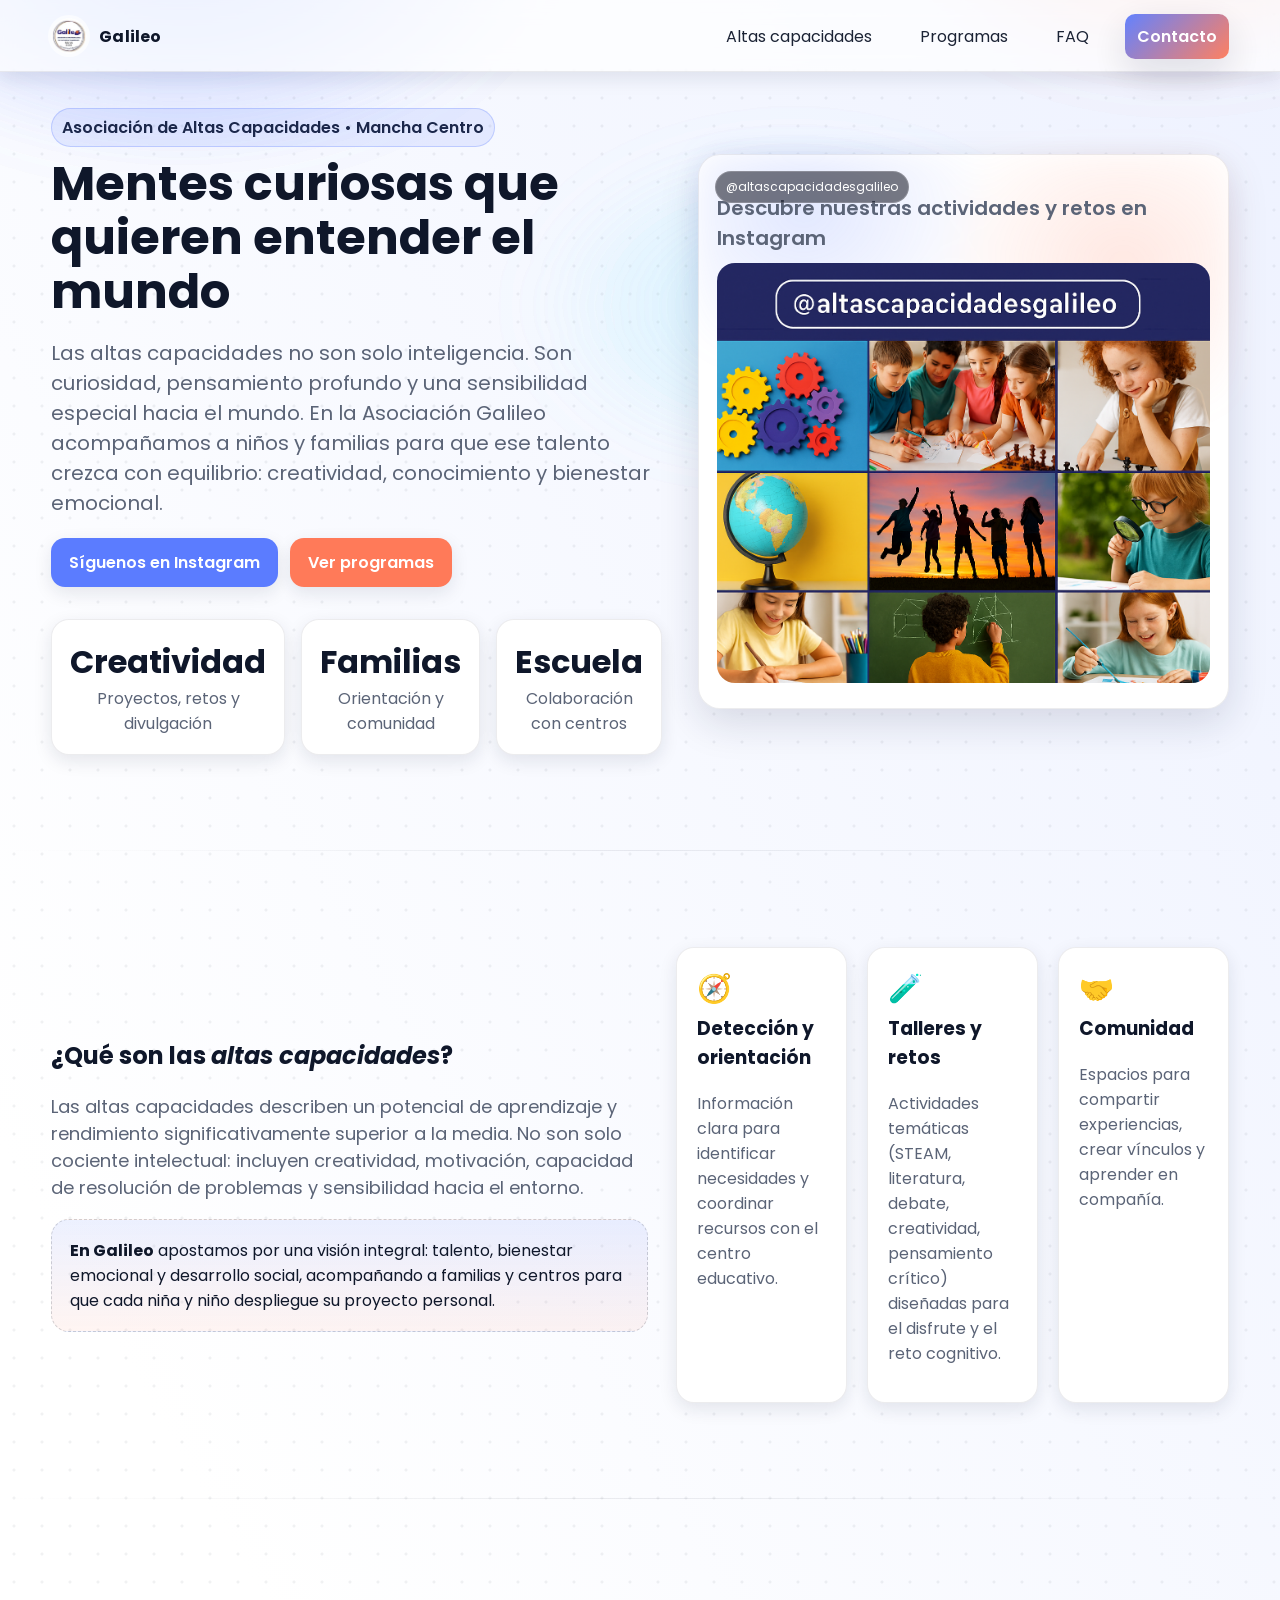
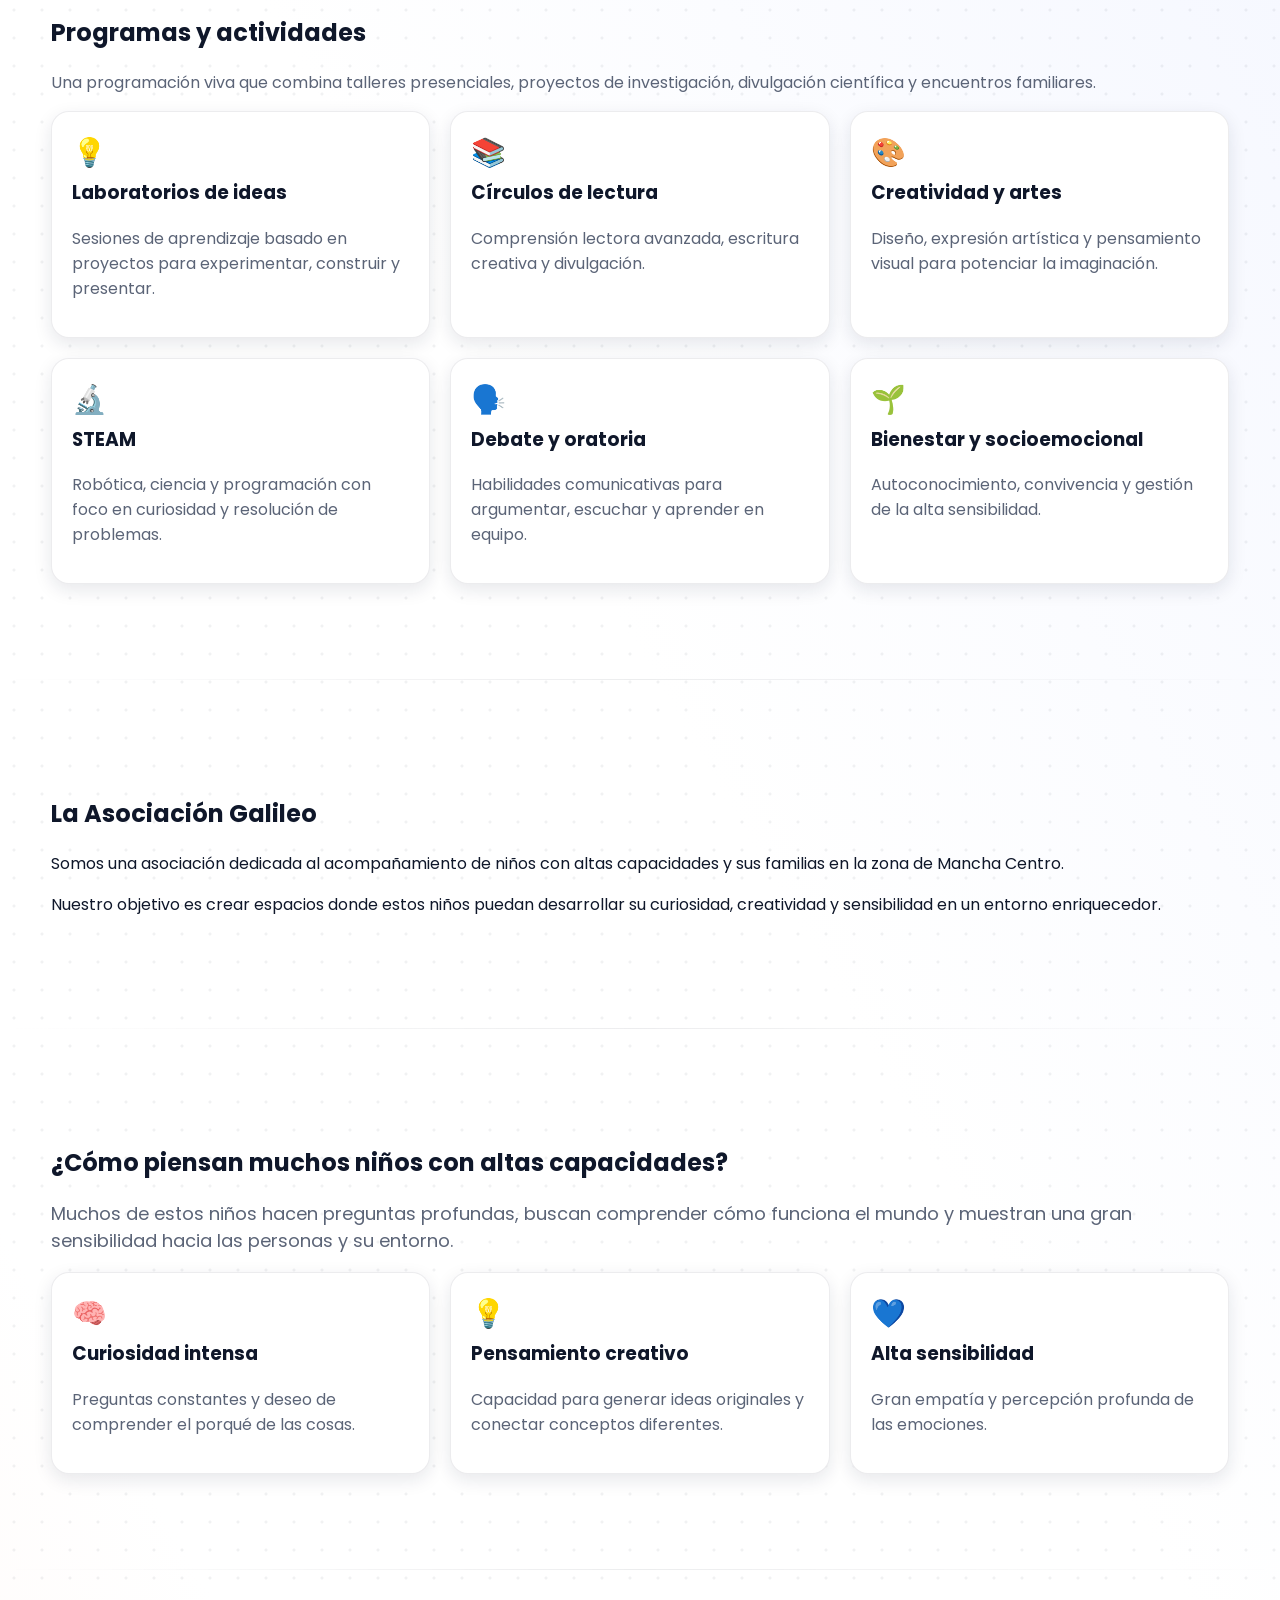
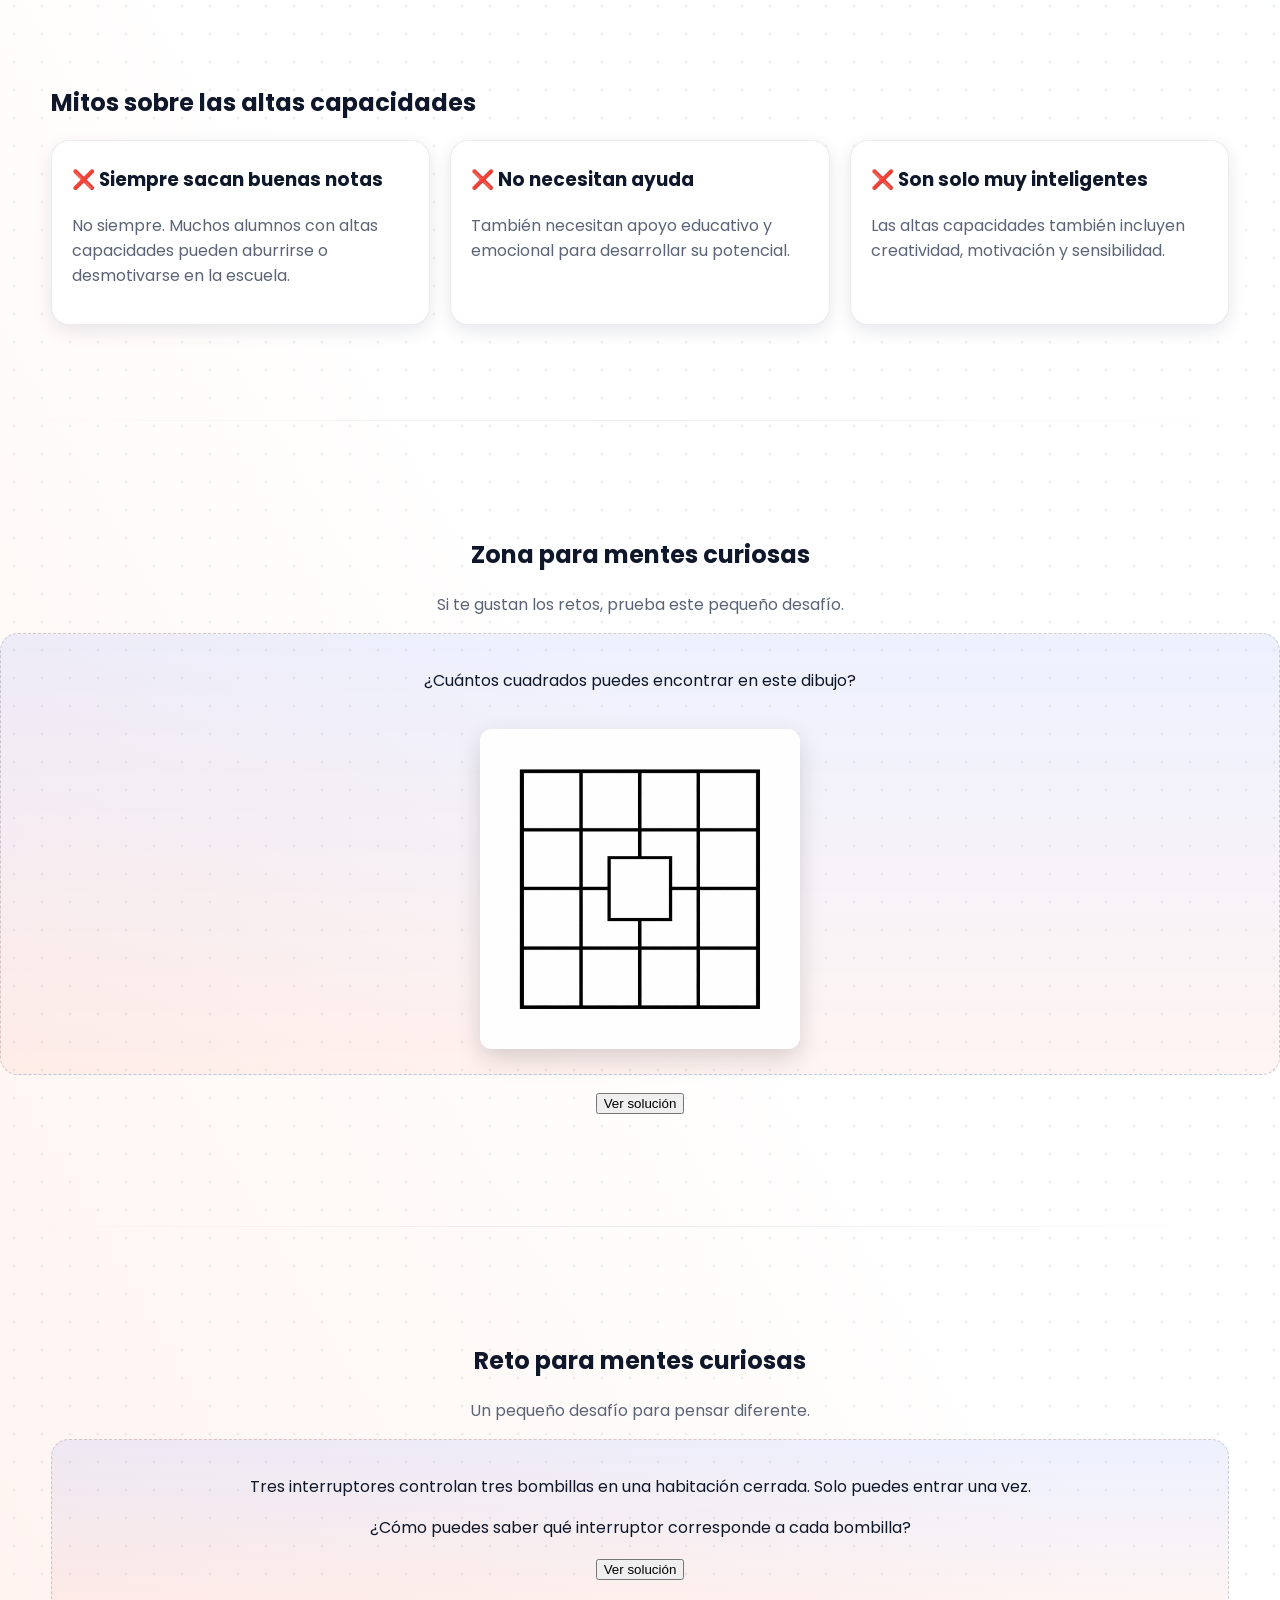
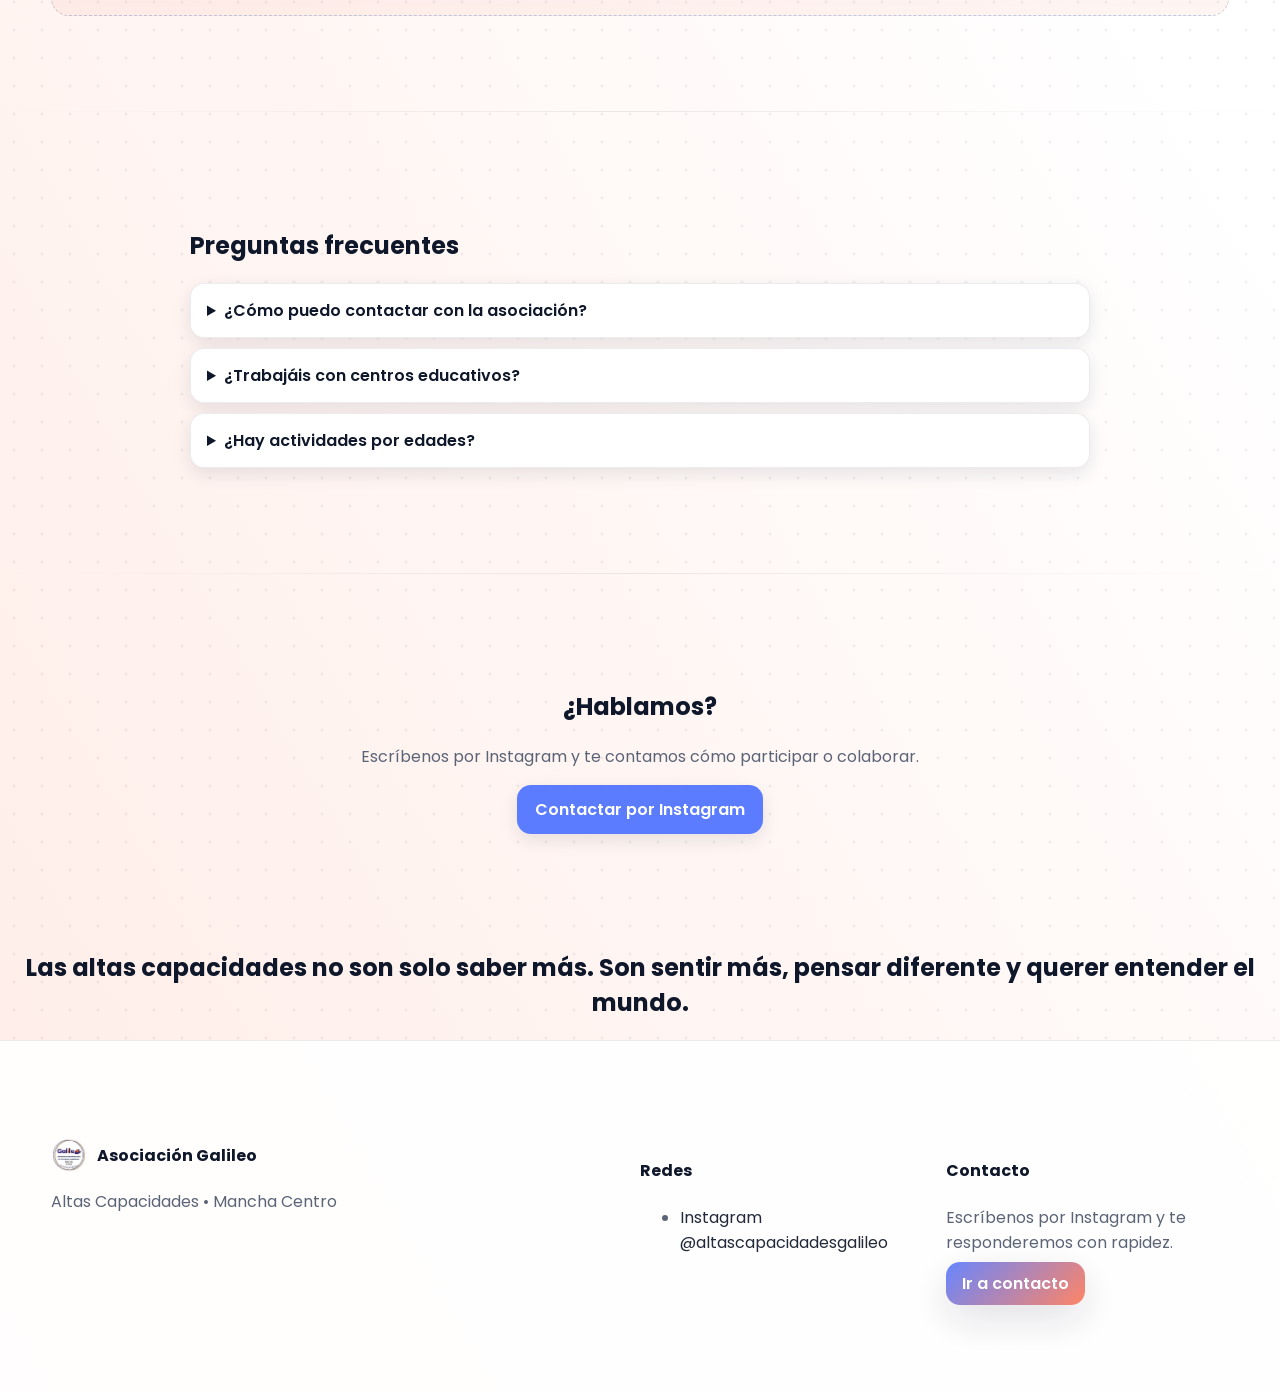
==== index.html @ fcb4404e "Add files via upload" ====
<!doctype html>
<html lang="es">
<head>
  <meta charset="utf-8" />
  <meta name="viewport" content="width=device-width, initial-scale=1" />
<meta name="keywords" content="altas capacidades, niños superdotados, asociación altas capacidades, educación talento, altas capacidades España">
  <title>Asociación de Altas Capacidades Galileo</title>
  <meta name="description" content="Asociación de Altas Capacidades Galileo. Acompañamos a niños, familias y centros educativos con actividades, orientación y comunidad." />
  <link rel="preconnect" href="https://fonts.googleapis.com">
  <link rel="preconnect" href="https://fonts.gstatic.com" crossorigin>
  <link href="https://fonts.googleapis.com/css2?family=Poppins:wght@300;400;600;700&display=swap" rel="stylesheet">
  <link rel="icon" href="assets/logo-galileo.png" type="image/png" />
  <link rel="stylesheet" href="css/styles.css" />
</head>
<body>

<div class="bg-blobs" aria-hidden="true"></div>
<div class="bg-pattern" aria-hidden="true"></div>
<div class="bg-blobs" aria-hidden="true"></div>

  <header class="header">
    <div class="container nav">
      <a class="brand" href="./">
        <img src="assets/logo-galileo.png" alt="Logo Asociación Galileo" />
        <strong>Galileo</strong>
      </a>
      <nav class="menu" aria-label="Principal">
        <a href="#que-es">Altas capacidades</a>
        <a href="#programas">Programas</a>
        <a href="#faq">FAQ</a>
        <a href="contacto.html" class="cta" aria-label="Ir a contacto">Contacto</a>
      </nav>
    </div>
  </header>

  <main>
    <section class="hero section">
      <div class="container hero-wrap">
        <div>
          <span class="tag">Asociación de Altas Capacidades • Mancha Centro</span>
          <h1>Mentes curiosas que quieren entender el mundo</h1>
          <p>
Las altas capacidades no son solo inteligencia. 
Son curiosidad, pensamiento profundo y una sensibilidad especial hacia el mundo. 
En la Asociación Galileo acompañamos a niños y familias para que ese talento crezca con equilibrio: creatividad, conocimiento y bienestar emocional.
</p>
          <div class="actions">
            <a href="https://www.instagram.com/altascapacidadesgalileo/" target="_blank" class="btn" rel="noopener">Síguenos en Instagram</a>
            <a href="#programas" class="btn alt">Ver programas</a>
          </div>
          <div class="section" style="padding:22px 0 0">
            <div class="stats">
              <div class="stat" aria-label="Emprendimiento creativo"><b>Creatividad</b><span>Proyectos, retos y divulgación</span></div>
              <div class="stat" aria-label="Acompañamiento familiar"><b>Familias</b><span>Orientación y comunidad</span></div>
              <div class="stat" aria-label="Red educativa"><b>Escuela</b><span>Colaboración con centros</span></div>
            </div>
          </div>
        </div>
        <div class="hero-card">
          <span class="badge">@altascapacidadesgalileo</span>
<p style="margin-bottom:10px; font-weight:600;">
Descubre nuestras actividades y retos en Instagram
</p>
          <img src="assets/instagram-cover.png" alt="Mosaico del perfil de Instagram de la asociación" />
        </div>
      </div>
    </section>

    <section id="que-es" class="section">
      <div class="container split">
        <div>
          <h2>¿Qué son las <em>altas capacidades</em>?</h2>
          <p class="lead">Las altas capacidades describen un potencial de aprendizaje y rendimiento significativamente superior a la media. No son solo cociente intelectual: incluyen creatividad, motivación, capacidad de resolución de problemas y sensibilidad hacia el entorno.</p>
          <div class="callout" role="note">
            <strong>En Galileo</strong> apostamos por una visión integral: talento, bienestar emocional y desarrollo social, acompañando a familias y centros para que cada niña y niño despliegue su proyecto personal.
          </div>
        </div>
        <div class="grid">
          <article class="card" aria-label="Detección y orientación">
            <div class="emoji" aria-hidden="true">🧭</div>
            <h3>Detección y orientación</h3>
            <p>Información clara para identificar necesidades y coordinar recursos con el centro educativo.</p>
          </article>
          <article class="card" aria-label="Actividades y talleres">
            <div class="emoji" aria-hidden="true">🧪</div>
            <h3>Talleres y retos</h3>
            <p>Actividades temáticas (STEAM, literatura, debate, creatividad, pensamiento crítico) diseñadas para el disfrute y el reto cognitivo.</p>
          </article>
          <article class="card" aria-label="Red y comunidad">
            <div class="emoji" aria-hidden="true">🤝</div>
            <h3>Comunidad</h3>
            <p>Espacios para compartir experiencias, crear vínculos y aprender en compañía.</p>
          </article>
        </div>
      </div>
    </section>

    <section id="programas" class="section">
      <div class="container">
        <h2>Programas y actividades</h2>
        <p class="muted">Una programación viva que combina talleres presenciales, proyectos de investigación, divulgación científica y encuentros familiares.</p>
        <div class="grid" style="margin-top:12px">
          <article class="card">
            <div class="emoji" aria-hidden="true">💡</div>
            <h3>Laboratorios de ideas</h3>
            <p>Sesiones de aprendizaje basado en proyectos para experimentar, construir y presentar.</p>
          </article>
          <article class="card">
            <div class="emoji" aria-hidden="true">📚</div>
            <h3>Círculos de lectura</h3>
            <p>Comprensión lectora avanzada, escritura creativa y divulgación.</p>
          </article>
          <article class="card">
            <div class="emoji" aria-hidden="true">🎨</div>
            <h3>Creatividad y artes</h3>
            <p>Diseño, expresión artística y pensamiento visual para potenciar la imaginación.</p>
          </article>
          <article class="card">
            <div class="emoji" aria-hidden="true">🔬</div>
            <h3>STEAM</h3>
            <p>Robótica, ciencia y programación con foco en curiosidad y resolución de problemas.</p>
          </article>
          <article class="card">
            <div class="emoji" aria-hidden="true">🗣️</div>
            <h3>Debate y oratoria</h3>
            <p>Habilidades comunicativas para argumentar, escuchar y aprender en equipo.</p>
          </article>
          <article class="card">
            <div class="emoji" aria-hidden="true">🌱</div>
            <h3>Bienestar y socioemocional</h3>
            <p>Autoconocimiento, convivencia y gestión de la alta sensibilidad.</p>
          </article>
        </div>
      </div>
    </section>

<section class="section">

<div class="container">

<h2>La Asociación Galileo</h2>

<p>
Somos una asociación dedicada al acompañamiento de niños con altas capacidades y sus familias en la zona de Mancha Centro.
</p>

<p>
Nuestro objetivo es crear espacios donde estos niños puedan desarrollar su curiosidad, creatividad y sensibilidad en un entorno enriquecedor.
</p>

</div>

</section>

<section class="section">
<div class="container">

<h2>¿Cómo piensan muchos niños con altas capacidades?</h2>

<p class="lead">
Muchos de estos niños hacen preguntas profundas, buscan comprender cómo funciona el mundo y muestran una gran sensibilidad hacia las personas y su entorno.
</p>

<div class="grid">

<div class="card">
<div class="emoji">🧠</div>
<h3>Curiosidad intensa</h3>
<p>Preguntas constantes y deseo de comprender el porqué de las cosas.</p>
</div>

<div class="card">
<div class="emoji">💡</div>
<h3>Pensamiento creativo</h3>
<p>Capacidad para generar ideas originales y conectar conceptos diferentes.</p>
</div>

<div class="card">
<div class="emoji">💙</div>
<h3>Alta sensibilidad</h3>
<p>Gran empatía y percepción profunda de las emociones.</p>
</div>

</div>

</div>
</section>

<section class="section">
<div class="container">

<h2>Mitos sobre las altas capacidades</h2>

<div class="grid">

<div class="card">
<h3>❌ Siempre sacan buenas notas</h3>
<p>No siempre. Muchos alumnos con altas capacidades pueden aburrirse o desmotivarse en la escuela.</p>
</div>

<div class="card">
<h3>❌ No necesitan ayuda</h3>
<p>También necesitan apoyo educativo y emocional para desarrollar su potencial.</p>
</div>

<div class="card">
<h3>❌ Son solo muy inteligentes</h3>
<p>Las altas capacidades también incluyen creatividad, motivación y sensibilidad.</p>
</div>

</div>

</div>
</section>

<section class="section center">

<h2>Zona para mentes curiosas</h2>

<p class="muted">
Si te gustan los retos, prueba este pequeño desafío.
</p>

<div class="callout">

<p>
¿Cuántos cuadrados puedes encontrar en este dibujo?
</p>

<img src="assets/reto-cuadrados.png" 
     alt="Puzzle de cuadrados para contar"
     style="max-width:320px;margin-top:20px;border-radius:12px">

</div>

<p style="margin-top:15px">
<button onclick="document.getElementById('solucion').style.display='block'">
Ver solución
</button>
</p>

<p id="solucion" style="display:none;margin-top:10px">
Hay <strong>31 cuadrados</strong> en total.
</p>

</section>



<section class="section">
<div class="container center">

<h2>Reto para mentes curiosas</h2>

<p class="muted">
Un pequeño desafío para pensar diferente.
</p>

<div class="callout">

<p>
Tres interruptores controlan tres bombillas en una habitación cerrada.
Solo puedes entrar una vez.
</p>

<p>
¿Cómo puedes saber qué interruptor corresponde a cada bombilla?
</p>

<p style="margin-top:15px">
<button onclick="document.getElementById('solucion2').style.display='block'">
Ver solución
</button>
</p>

<p id="solucion2" style="display:none;margin-top:10px">
Enciende el primer interruptor varios minutos. Apágalo y enciende el segundo. Entra en la habitación: la bombilla encendida es del segundo interruptor, la caliente es del primero y la fría del tercero
</p>

</div>

</div>
</section>

    <section id="faq" class="section">
      <div class="container faq">
        <h2>Preguntas frecuentes</h2>
        <details>
          <summary>¿Cómo puedo contactar con la asociación?</summary>
          <p>Preferimos el canal directo por Instagram: <a href="https://www.instagram.com/altascapacidadesgalileo/" target="_blank" rel="noopener">@altascapacidadesgalileo</a>. Te responderemos lo antes posible.</p>
        </details>
        <details>
          <summary>¿Trabajáis con centros educativos?</summary>
          <p>Sí, colaboramos con equipos docentes y orientadores para ajustar medidas y enriquecer el currículo.</p>
        </details>
        <details>
          <summary>¿Hay actividades por edades?</summary>
          <p>Diseñamos grupos por etapas y nivel de reto para asegurar bienestar y aprendizaje significativo.</p>
        </details>
      </div>
    </section>



    <section class="section">
      <div class="container center">
        <h2>¿Hablamos?</h2>
        <p class="muted">Escríbenos por Instagram y te contamos cómo participar o colaborar.</p>
        <a class="btn" href="https://www.instagram.com/altascapacidadesgalileo/" target="_blank" rel="noopener">Contactar por Instagram</a>
      </div>
    </section>
  </main>

<h2 style="text-align:center">

Las altas capacidades no son solo saber más.  
Son sentir más, pensar diferente y querer entender el mundo.

</h2>

  <footer class="footer section">
    <div class="container cols">
      <div>
        <div style="display:flex; align-items:center; gap:10px">
          <img src="assets/logo-galileo.png" alt="Logo Galileo" style="width:36px;height:36px;border-radius:50%" />
          <strong>Asociación Galileo</strong>
        </div>
        <p class="muted">Altas Capacidades • Mancha Centro</p>
      </div>
      <div>
        <h4>Redes</h4>
        <ul>
          <li><a href="https://www.instagram.com/altascapacidadesgalileo/" target="_blank" rel="noopener">Instagram @altascapacidadesgalileo</a></li>
        </ul>
      </div>
      <div>
        <h4>Contacto</h4>
        <p class="muted">Escríbenos por Instagram y te responderemos con rapidez.</p>
        <a class="cta" href="contacto.html">Ir a contacto</a>
      </div>
    </div>
  </footer>
</body>
</html>
---- css/styles.css ----
/* =========================================================
   GALILEO • CSS COMPLETO (solo HTML + CSS)
   - Mejora la legibilidad del header (evita gris oscuro),
   - Añade fondo dinámico elegante,
   - Botones con mayor contraste, estados :hover/:focus,
   - Tarjetas con profundidad y micro-interacciones,
   - Separadores suaves entre secciones,
   - Modo claro/oscuro y accesibilidad (focus visible),
   - Animaciones respetuosas con prefers-reduced-motion.
   ========================================================= */

/* -----------------------------
   Variables (tema por defecto)
   ----------------------------- */
:root{
  /* Colores base */
  --bg: #f6f8ff;            /* Fondo base claro */
  --surface: #ffffff;        /* Superficies (header/cards) */
  --text: #0f172a;           /* Texto principal */
  --muted: #5b6477;          /* Texto secundario */
  --line: rgba(15,23,42,.08);/* Líneas sutiles */

  /* Acentos */
  --primary: #5b7cff;        /* Azul acento */
  --primary-600: #4666fb;
  --secondary: #ff7a59;      /* Naranja acento */
  --secondary-600: #ff6640;

  /* Sombras y bordes */
  --shadow-sm: 0 6px 18px rgba(22,34,61,.10);
  --shadow:    0 14px 40px rgba(19,31,61,.14);
  --ring: 0 0 0 4px rgba(91,124,255,.18);

  /* Radios */
  --r-xs: 10px;
  --r-sm: 14px;
  --r-md: 18px;
  --r-lg: 22px;

  /* Dimensiones */
  --container: min(1200px, 92%);
  --header-h: 72px;

  /* Decoración del fondo */
  --grad-1: 240deg, #eef2ff 0%, #fff 40%, #fff 60%, #ffece6 100%;
  --blob-1: rgba(91,124,255,.22);
  --blob-2: rgba(255,122,89,.18);

  /* Tipografía */
  --font: 'Poppins', system-ui, -apple-system, Segoe UI, Roboto, Ubuntu, Arial, sans-serif;
}

/* -----------------------------
   Modo oscuro (si el sistema lo pide)
   ----------------------------- */
@media (prefers-color-scheme: dark){
  :root{
    --bg: #0d111c;
    --surface: #0f1422;
    --text: #e8ecf7;
    --muted: #a9b1c6;
    --line: rgba(255,255,255,.08);

    --primary: #7a92ff;
    --primary-600: #6a84ff;
    --secondary: #ff8e73;
    --secondary-600: #ff7b5a;

    --shadow-sm: 0 8px 24px rgba(0,0,0,.35);
    --shadow:    0 16px 48px rgba(0,0,0,.45);

    --grad-1: 210deg, #0f1422 0%, #0d111c 45%, #121a2e 100%;
    --blob-1: rgba(108,140,255,.18);
    --blob-2: rgba(255,122,89,.12);
  }
}

/* -----------------------------
   Reset básico y utilidades
   ----------------------------- */
*{ box-sizing: border-box; }
html{ scroll-behavior: smooth; }
body{
  margin:0;
  font-family: var(--font);
  color: var(--text);
  background:
    /* malla suave con máscaras (solo CSS) */
    radial-gradient(18px 18px at 50% 50%, rgba(15,23,42,.06) 1px, transparent 2px) 0 0/28px 28px,
    linear-gradient(var(--grad-1));
  min-height: 100dvh;
}

/* Blobs decorativos animados en el fondo del hero */
.bg-blobs{
  position: fixed;
  inset: -30vh -10vw auto -10vw;
  height: 80vh;
  pointer-events: none;
  z-index: 0;
  filter: blur(30px) saturate(1.15);
  background:
    radial-gradient(40% 50% at 20% 30%, var(--blob-1), transparent 60%),
    radial-gradient(35% 45% at 85% 25%, var(--blob-2), transparent 55%),
    radial-gradient(30% 40% at 60% 80%, rgba(120,230,255,.14), transparent 60%);
  animation: floatBlobs 16s ease-in-out infinite alternate;
}
@keyframes floatBlobs{
  0%   { transform: translateY(0) scale(1);   }
  100% { transform: translateY(-18px) scale(1.03); }
}
@media (prefers-reduced-motion: reduce){
  .bg-blobs{ animation: none; }
}

/* Contenedor y secciones */
.container{ width: var(--container); margin-inline:auto; position: relative; z-index: 1; }
.section{ padding: clamp(56px, 8vw, 96px) 0; }

/* -----------------------------
   HEADER: claro con blur y sombra
   ----------------------------- */
.header{
  position: sticky; top: 0; z-index: 50;
  height: var(--header-h);
  backdrop-filter: saturate(1.2) blur(10px);
  background: color-mix(in oklab, var(--surface) 72%, transparent);
  border-bottom: 1px solid var(--line);
  box-shadow: var(--shadow-sm);
}
.nav{
  height: var(--header-h);
  display: flex; align-items: center; justify-content: space-between;
  gap: 16px;
}
.brand{ display:flex; align-items:center; gap:12px; text-decoration:none; color:inherit; }
.brand img{ width:36px; height:36px; border-radius: 50%; box-shadow: 0 0 0 3px rgba(255,255,255,.6); }
.brand strong{ letter-spacing:.2px; font-weight:700; }

.menu{ display:flex; gap: clamp(10px, 2vw, 24px); align-items:center; }
.menu a{
  position: relative;
  color: var(--text);
  text-decoration: none;
  padding: 10px 12px;
  border-radius: var(--r-xs);
  opacity: .95;
  transition: color .2s ease, background-color .25s ease, transform .2s ease;
}
.menu a:hover{
  background: rgba(91,124,255,.10);
  transform: translateY(-1px);
}
.menu a:focus-visible{
  outline: none;
  box-shadow: var(--ring);
}

/* Botón destacado del menú */
.cta{
  background: linear-gradient(135deg, var(--primary), var(--secondary));
  color: #fff !important;
  padding: 10px 16px;
  border-radius: var(--r-sm);
  text-decoration: none;
  font-weight: 600;
  box-shadow: var(--shadow);
  transition: transform .2s ease, box-shadow .25s ease, filter .2s ease;
}
.cta:hover{
  transform: translateY(-2px);
  filter: saturate(1.1);
  box-shadow: 0 16px 48px rgba(91,124,255,.28);
}
.cta:focus-visible{ outline: none; box-shadow: var(--ring); }

/* -----------------------------
   HERO: layout y cabecera
   ----------------------------- */
.hero{
  position: relative;
  overflow: hidden;
  padding-top: clamp(24px, 3vw, 36px);
}
.hero-wrap{
  display:grid;
  grid-template-columns: 1.08fr 1fr;
  align-items:center;
  gap: clamp(24px, 3vw, 36px);
  min-height: clamp(520px, 70vh, 720px);
}
.tag{
  display:inline-block;
  padding: 6px 10px;
  border-radius: 999px;
  background: rgba(91,124,255,.12);
  border: 1px solid rgba(91,124,255,.28);
  font-weight: 600;
  color: color-mix(in oklab, var(--text) 82%, var(--primary));
}
.hero h1{ font-size: clamp(28px, 5vw, 48px); margin: 10px 0 10px; line-height: 1.12; }
.hero p{ font-size: clamp(16px, 2.2vw, 20px); color: var(--muted); max-width: 62ch; }

.actions{ display:flex; gap: 12px; margin-top: 18px; }
.btn{
  display:inline-block;
  background: var(--primary);
  color:#fff;
  text-decoration:none;
  padding: 12px 18px;
  border-radius: var(--r-sm);
  font-weight: 600;
  box-shadow: var(--shadow-sm);
  transition: transform .2s ease, box-shadow .25s ease, background-color .2s ease;
}
.btn:hover{ transform: translateY(-2px); box-shadow: var(--shadow); background: var(--primary-600); }
.btn:focus-visible{ outline: none; box-shadow: var(--ring); }
.btn.alt{ background: var(--secondary); }
.btn.alt:hover{ background: var(--secondary-600); }

/* Tarjeta hero para la imagen/collage */
.hero-card{
  position: relative;
  background: var(--surface);
  border-radius: var(--r-lg);
  padding: 18px;
  box-shadow: var(--shadow);
  border: 1px solid var(--line);
  isolation: isolate;
}
.hero-card::after{
  /* halo sutil alrededor de la tarjeta */
  content: "";
  position: absolute; inset: -2px;
  border-radius: calc(var(--r-lg) + 2px);
  background: radial-gradient(60% 50% at 20% 10%, rgba(91,124,255,.18), transparent 60%),
              radial-gradient(60% 50% at 80% 20%, rgba(255,122,89,.18), transparent 60%);
  z-index: -1;
  filter: blur(14px);
}
.hero-card img{
  width:100%; height: clamp(280px, 40vw, 420px);
  object-fit: cover;
  border-radius: var(--r-md);
}
.badge{
  position:absolute; top:16px; left:16px;
  background: rgba(15,18,30,.55);
  border:1px solid rgba(255,255,255,.18);
  color:#fff; padding:6px 10px; border-radius:999px; font-size:12px;
}

/* -----------------------------
   Bandas de “estadillos”
   ----------------------------- */
.stats{
  display:grid;
  grid-template-columns: repeat(3, 1fr);
  gap: 16px;
  margin-top: 10px;
}
.stat{
  background: var(--surface);
  border: 1px solid var(--line);
  border-radius: var(--r-md);
  padding: 18px;
  text-align:center;
  box-shadow: var(--shadow-sm);
  transition: transform .2s ease, box-shadow .25s ease;
}
.stat:hover{ transform: translateY(-4px); box-shadow: var(--shadow); }
.stat b{ display:block; font-size: clamp(22px, 3.2vw, 32px) }
.stat span{ color: var(--muted) }

/* -----------------------------
   Tarjetas y rejillas de contenidos
   ----------------------------- */
.grid{ display:grid; grid-template-columns: repeat(12, 1fr); gap: 20px; }
.card{
  grid-column: span 4;
  background: var(--surface);
  border: 1px solid var(--line);
  border-radius: var(--r-md);
  padding: 20px;
  box-shadow: var(--shadow-sm);
  transition: transform .25s ease, box-shadow .25s ease, border-color .25s ease;
}
.card:hover{
  transform: translateY(-6px);
  box-shadow: 0 18px 44px rgba(19,31,61,.18);
  border-color: rgba(91,124,255,.35);
}
.card h3{ margin-top:4px }
.card p{ color: var(--muted) }
.emoji{ font-size: 28px }

/* -----------------------------
   Secciones divididas y callouts
   ----------------------------- */
.split{ display:grid; grid-template-columns: 1.08fr 1fr; gap: 28px; align-items: center; }
.lead{ font-size: 18px; color: var(--muted); }
.callout{
  background: linear-gradient(180deg, rgba(108,140,255,.12), rgba(255,122,89,.08));
  border: 1px dashed rgba(15,23,42,.18);
  border-radius: var(--r-md);
  padding: 18px;
}

/* -----------------------------
   Separadores suaves entre secciones
   ----------------------------- */
.section + .section{
  position: relative;
}
.section + .section::before{
  content:"";
  position: absolute;
  left: 0; right: 0; top: -1px; height: 1px;
  background: linear-gradient(90deg, transparent, var(--line), transparent);
}

/* -----------------------------
   FAQ
   ----------------------------- */
.faq{ max-width: 900px; margin-inline:auto }
.faq details{
  background: var(--surface);
  border-radius: var(--r-sm);
  padding: 14px 16px;
  margin: 10px 0;
  box-shadow: var(--shadow-sm);
  border: 1px solid var(--line);
}
.faq summary{ cursor:pointer; font-weight:600 }
.faq p{ color: var(--muted) }

/* -----------------------------
   Galería (si la usas)
   ----------------------------- */
.gallery{ display:grid; grid-template-columns: repeat(6, 1fr); gap: 10px }
.gallery img{
  width:100%; height: 180px; object-fit: cover; border-radius: var(--r-sm);
  box-shadow: var(--shadow-sm);
}

/* -----------------------------
   Pie
   ----------------------------- */
.footer{
  background: color-mix(in oklab, var(--surface) 92%, transparent);
  border-top: 1px solid var(--line);
}
.footer .cols{ display:grid; grid-template-columns: 2fr 1fr 1fr; gap: 24px }
.footer a{ color: var(--text); text-decoration:none; opacity:.92 }
.footer a:hover{ opacity: 1; text-decoration: underline; }
.footer p, .footer li{ color: var(--muted) }

/* -----------------------------
   Página de contacto
   ----------------------------- */
.contact-card{
  background: var(--surface);
  border-radius: var(--r-md);
  padding: 24px;
  box-shadow: var(--shadow);
  border: 1px solid var(--line);
}
.kpis{
  display:grid; grid-template-columns: repeat(3, 1fr); gap: 16px; margin-top: 18px
}
.kpis .kpi{
  background: rgba(108,140,255,.10);
  border: 1px solid rgba(108,140,255,.20);
  border-radius: var(--r-sm);
  padding: 14px; text-align: center
}

/* -----------------------------
   Utilidades
   ----------------------------- */
.muted{ color: var(--muted) }
.center{ text-align: center }

/* -----------------------------
   Responsive
   ----------------------------- */
@media (max-width: 1080px){
  .grid .card{ grid-column: span 6; }
}
@media (max-width: 980px){
  .hero-wrap, .split{ grid-template-columns: 1fr; }
}
@media (max-width: 860px){
  .stats{ grid-template-columns: 1fr 1fr 1fr; }
  .footer .cols{ grid-template-columns: 1fr 1fr; }
}
@media (max-width: 720px){
  .menu{ display: none; } /* menú simple en móviles; podrías añadir un menú hamburguesa en HTML */
  .stats{ grid-template-columns: 1fr 1fr; }
  .gallery{ grid-template-columns: 1fr 1fr 1fr; }
  .kpis{ grid-template-columns: 1fr 1fr 1fr; }
}

/* -----------------------------
   Compatibilidad: si color-mix no existe
   ----------------------------- */
@supports not (background: color-mix(in oklab, #fff, #000)){
  .header{ background: rgba(255,255,255,.85); }
  .footer{ background: rgba(255,255,255,.92); }
}

/* -----------------------------
   Sugerencias de HTML para activar blobs:
   <div class="bg-blobs" aria-hidden="true"></div>
   colócala justo después de <body> para el fondo decorativo.
   ----------------------------- */


.card:hover {
transform: translateY(-8px) scale(1.02);
}

.bg-pattern{
position:fixed;
inset:0;
pointer-events:none;
opacity:0.04;

background-image:
url("assets/formulas.svg");

background-size:600px;
z-index:0;
}

.hero-card img{
transition: transform .5s ease;
}

.hero-card:hover img{
transform: scale(1.05);
}

.callout img{
box-shadow:0 10px 25px rgba(0,0,0,0.15);
transition:transform .3s ease;
}

.callout img:hover{
transform:scale(1.05);
}
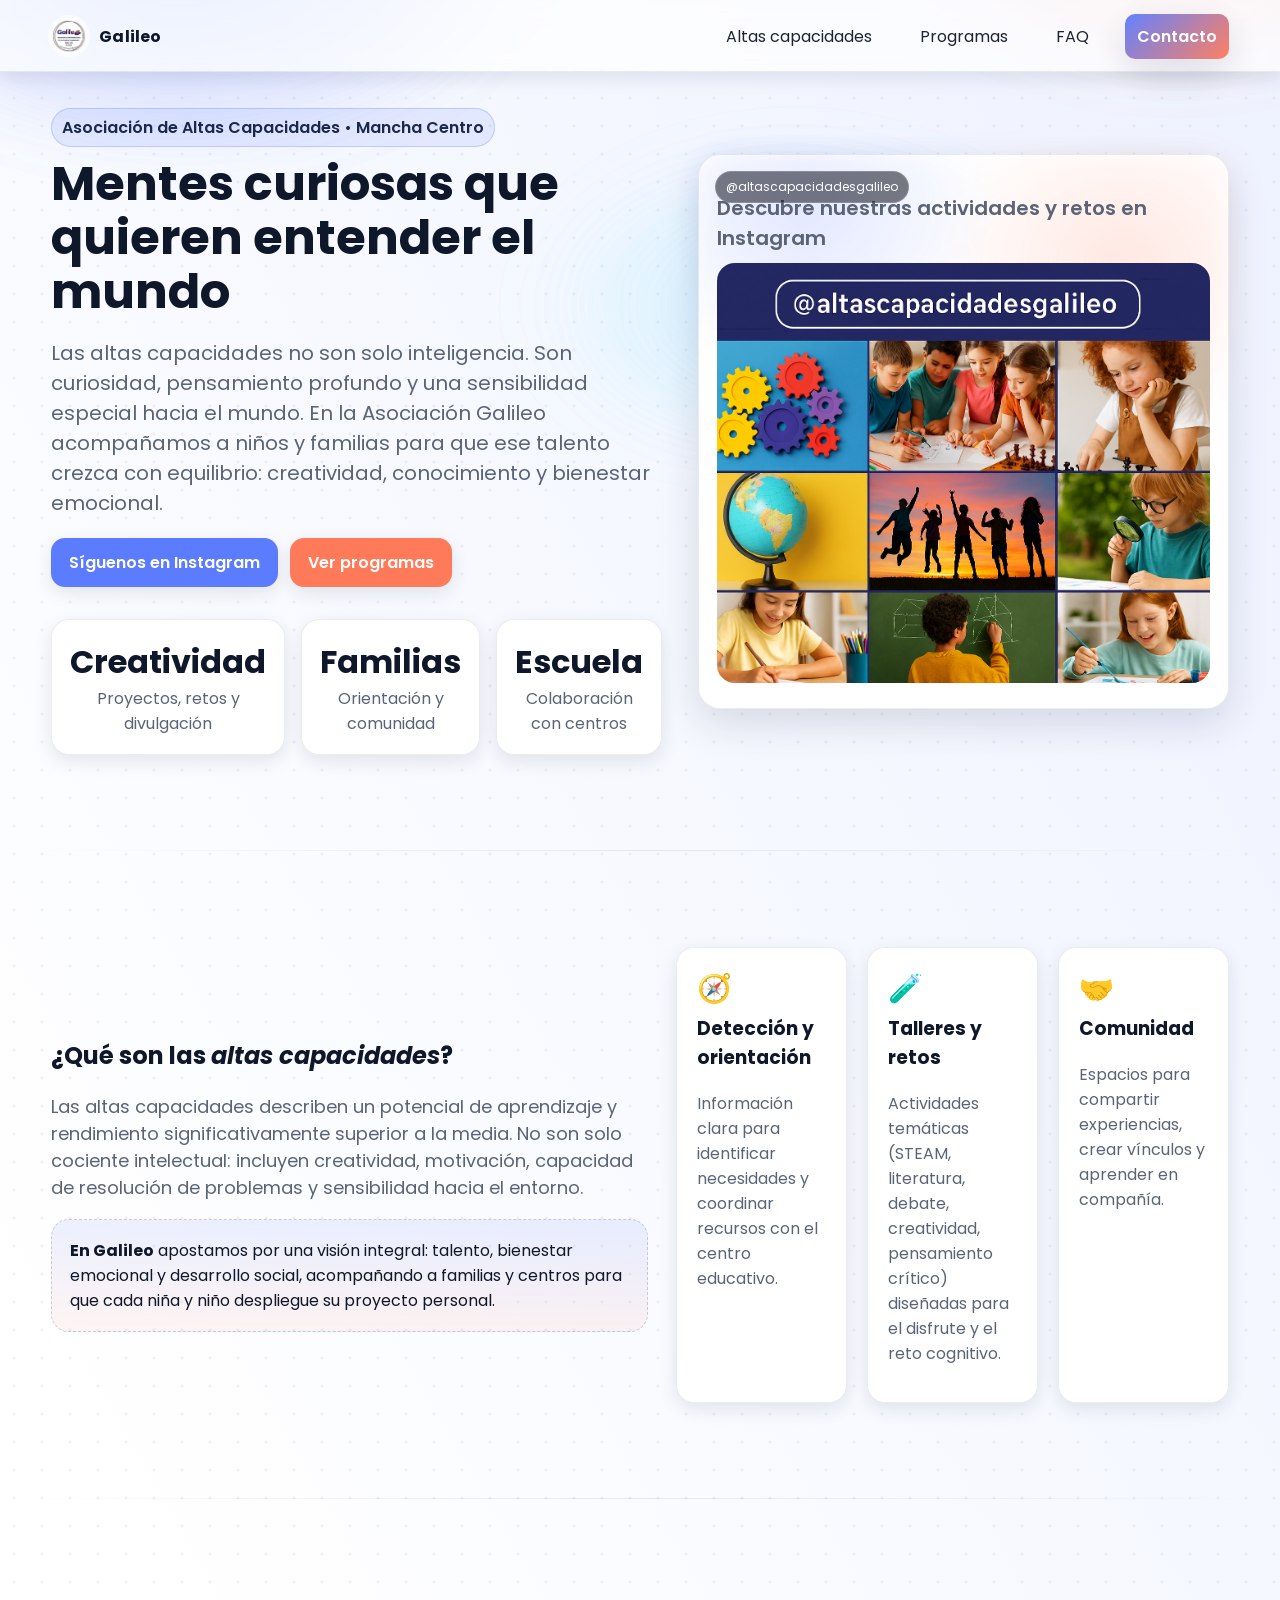
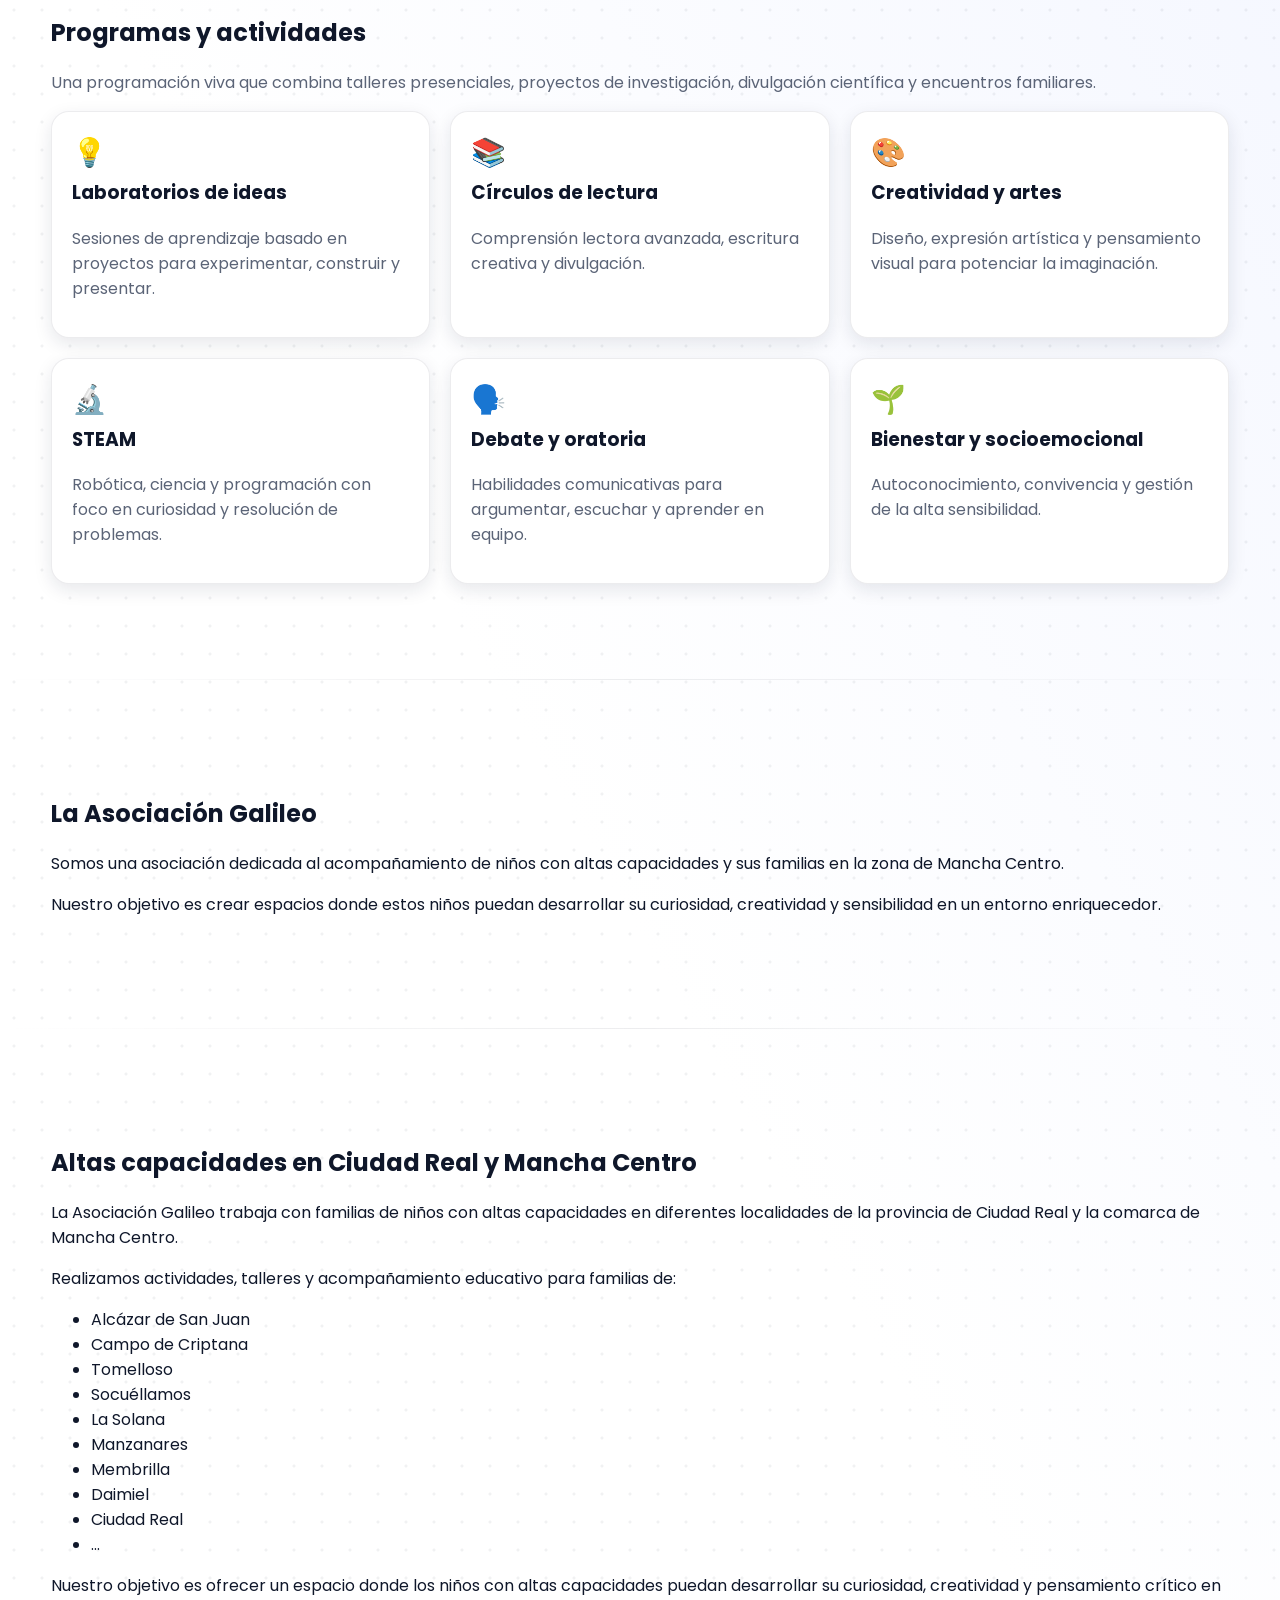
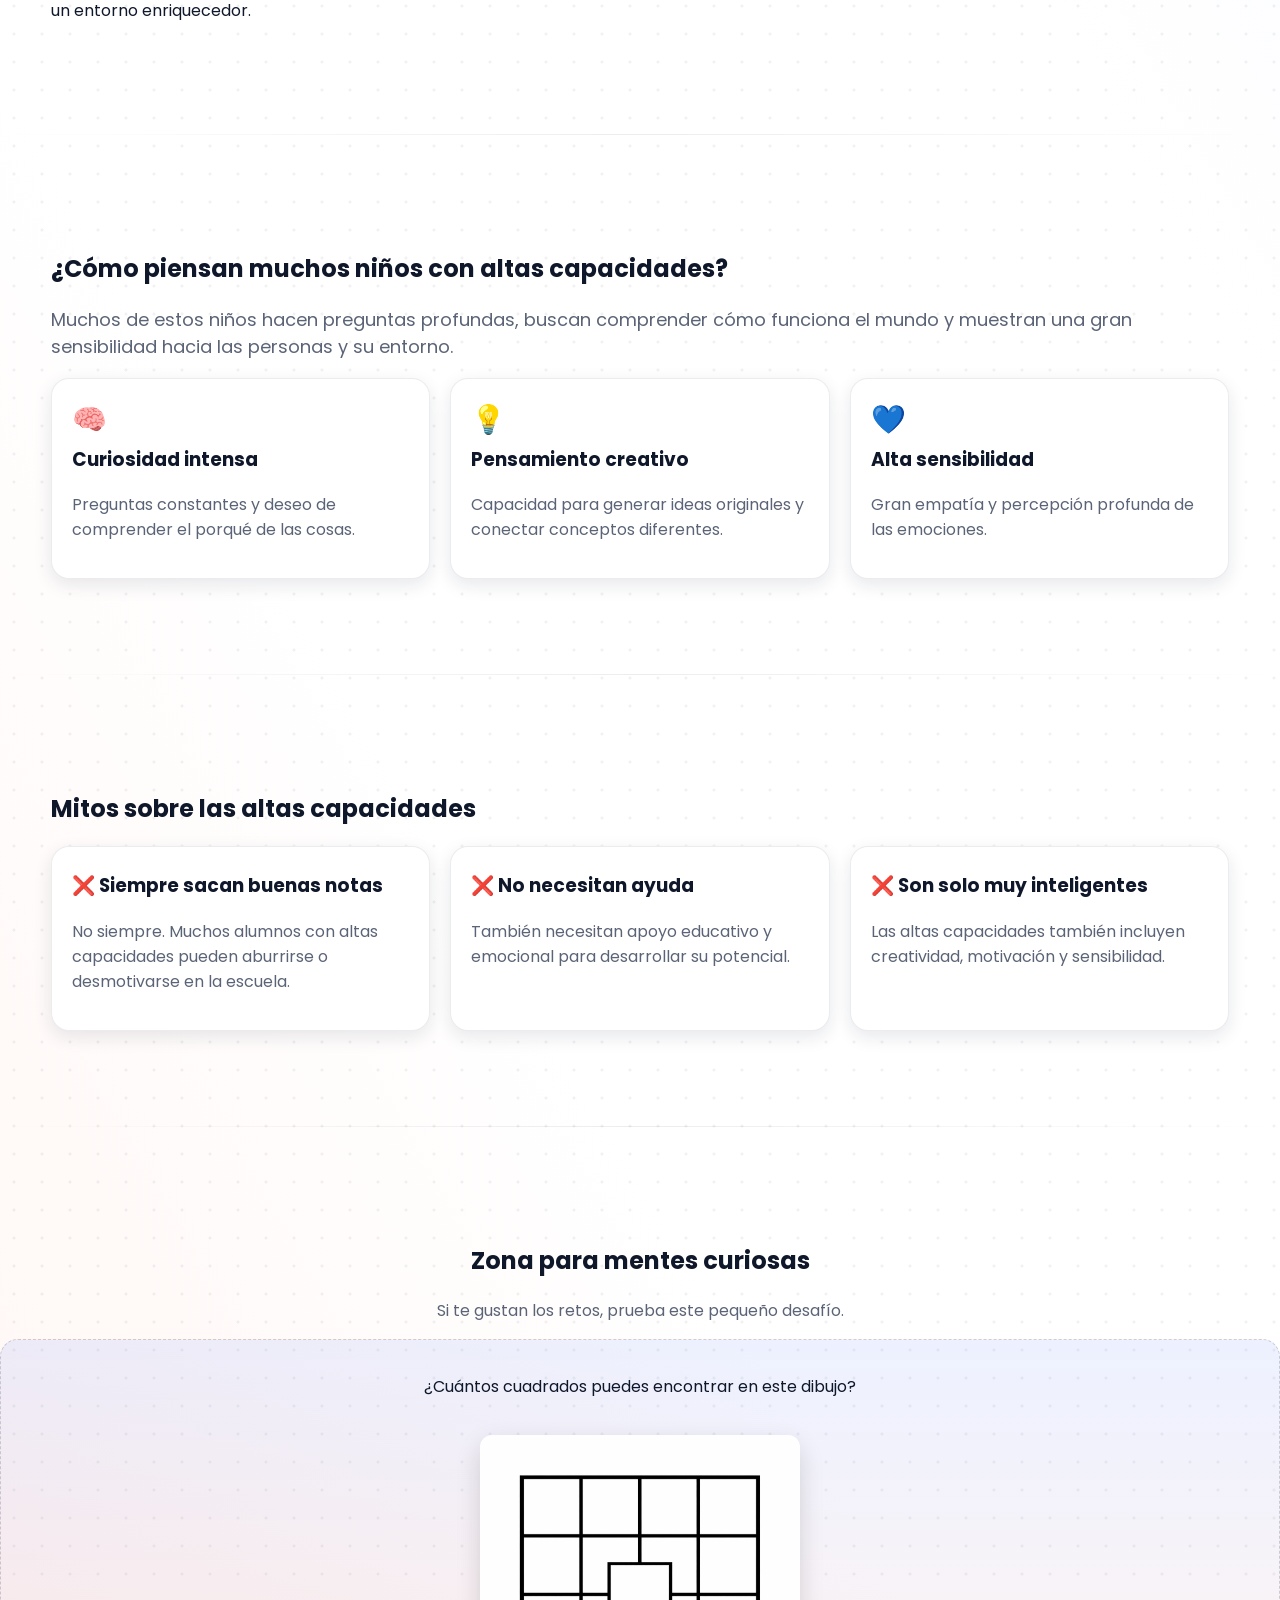
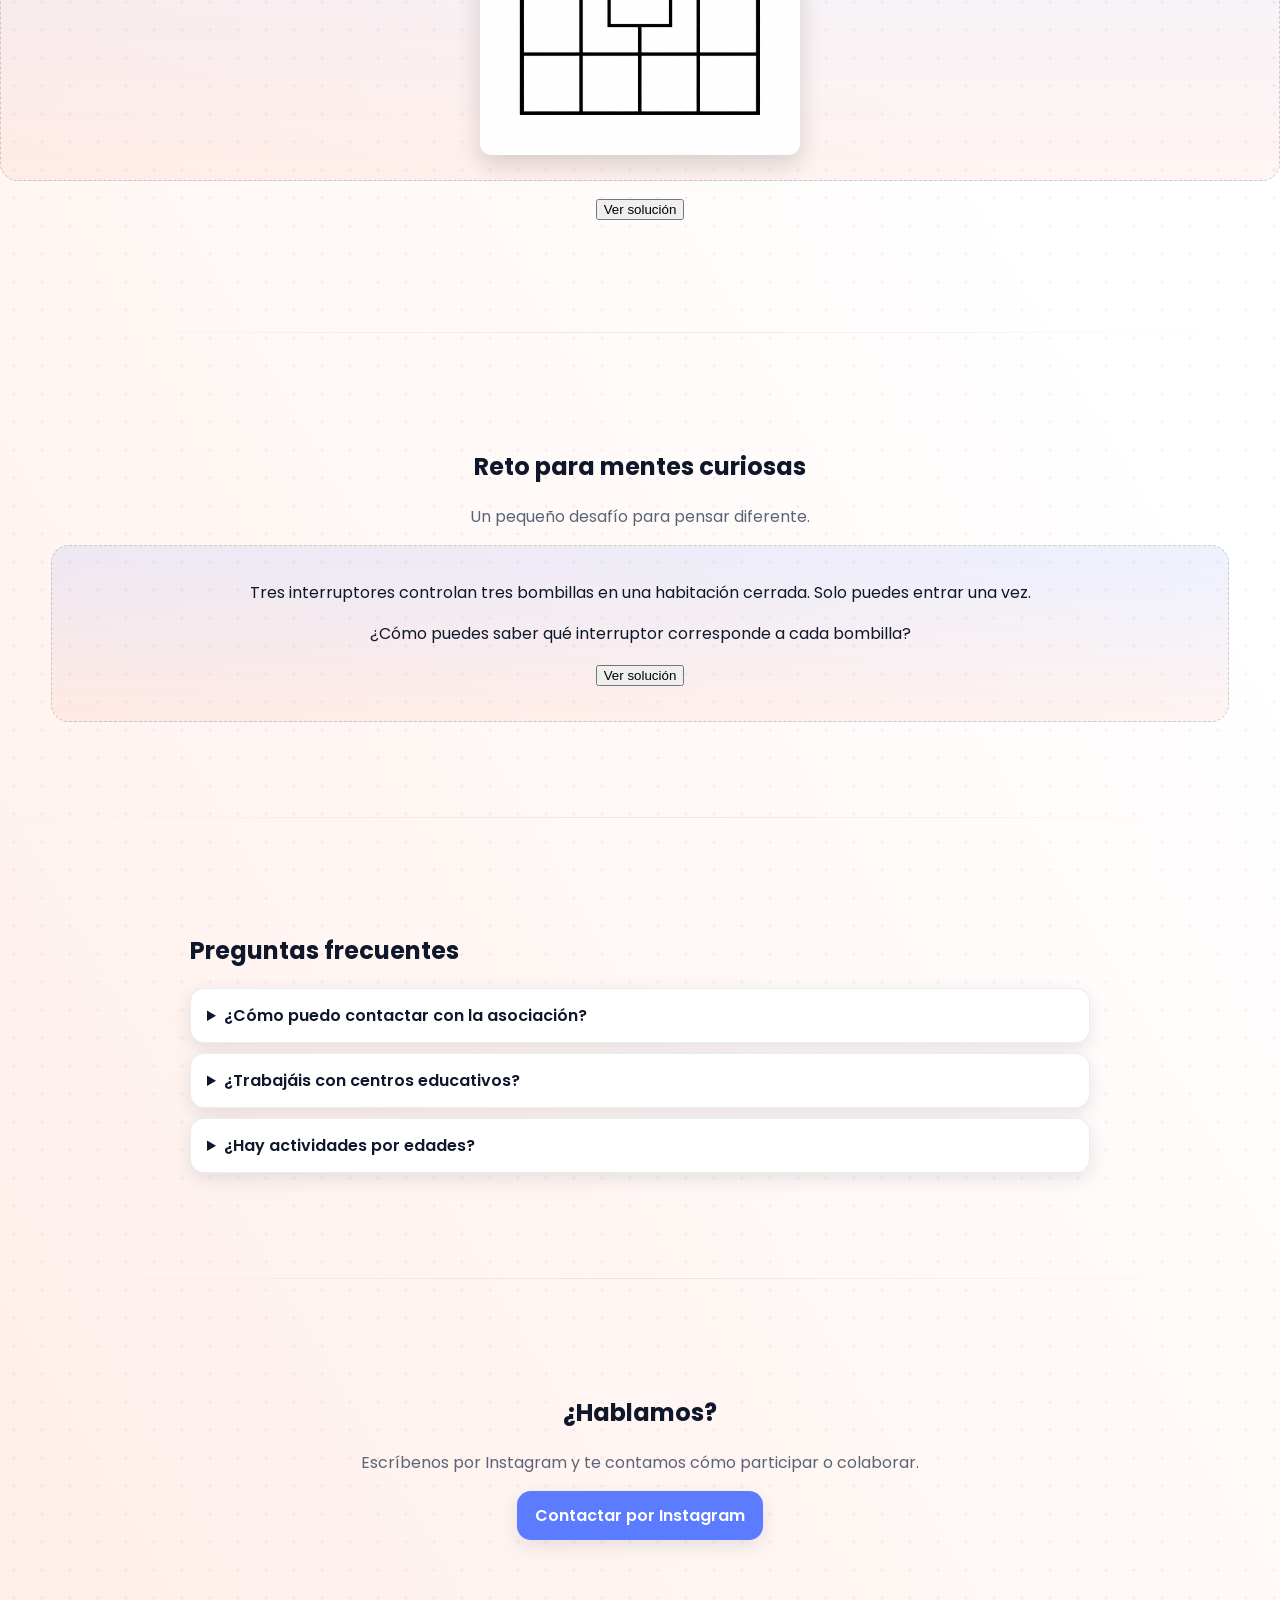
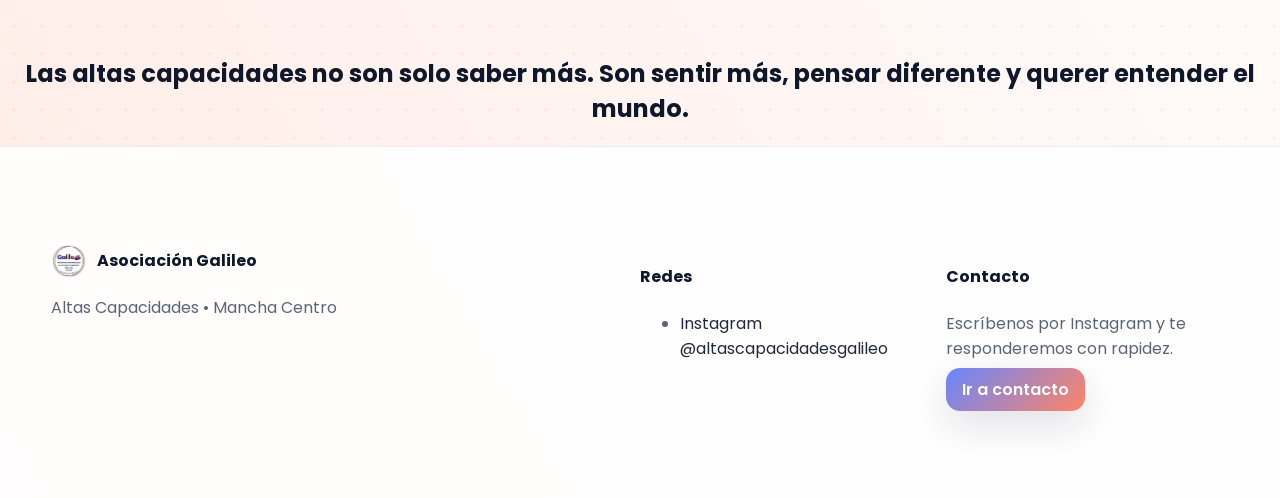
==== commit 74bbf5d3: "Mejoras Seo" ====
--- a/index.html
+++ b/index.html
@@ -4,8 +4,23 @@
   <meta charset="utf-8" />
   <meta name="viewport" content="width=device-width, initial-scale=1" />
 <meta name="keywords" content="altas capacidades, niños superdotados, asociación altas capacidades, educación talento, altas capacidades España">
-  <title>Asociación de Altas Capacidades Galileo</title>
-  <meta name="description" content="Asociación de Altas Capacidades Galileo. Acompañamos a niños, familias y centros educativos con actividades, orientación y comunidad." />
+  <title>Altas Capacidades en Ciudad Real | Asociación Galileo Mancha Centro</title>
+<meta name="description" content="Asociación de Altas Capacidades en Ciudad Real y Mancha Centro. Actividades, orientación educativa y apoyo para niños con altas capacidades y sus familias." />
+
+<script type="application/ld+json">
+{
+ "@context": "https://schema.org",
+ "@type": "Organization",
+ "name": "Asociación Galileo Altas Capacidades",
+ "url": "https://asociaciongalileoaltascapacidades.es",
+ "logo": "https://asociaciongalileoaltascapacidades.es/assets/logo-galileo.png",
+ "sameAs": [
+   "https://www.instagram.com/altascapacidadesgalileo/"
+ ],
+ "description": "Asociación dedicada al apoyo de niños con altas capacidades y sus familias en Ciudad Real y Mancha Centro."
+}
+</script>
+
   <link rel="preconnect" href="https://fonts.googleapis.com">
   <link rel="preconnect" href="https://fonts.gstatic.com" crossorigin>
   <link href="https://fonts.googleapis.com/css2?family=Poppins:wght@300;400;600;700&display=swap" rel="stylesheet">
@@ -150,6 +165,39 @@
 
 </div>
 
+</section>
+
+<section class="section">
+<div class="container">
+
+<h2>Altas capacidades en Ciudad Real y Mancha Centro</h2>
+
+<p>
+La Asociación Galileo trabaja con familias de niños con altas capacidades en diferentes localidades de la provincia de Ciudad Real y la comarca de Mancha Centro.
+</p>
+
+<p>
+Realizamos actividades, talleres y acompañamiento educativo para familias de:
+</p>
+
+<ul>
+<li>Alcázar de San Juan</li>
+<li>Campo de Criptana</li>
+<li>Tomelloso</li>
+<li>Socuéllamos</li>
+<li>La Solana</li>
+<li>Manzanares</li>
+<li>Membrilla</li>
+<li>Daimiel</li>
+<li>Ciudad Real</li>
+<li>...</li>
+</ul>
+
+<p>
+Nuestro objetivo es ofrecer un espacio donde los niños con altas capacidades puedan desarrollar su curiosidad, creatividad y pensamiento crítico en un entorno enriquecedor.
+</p>
+
+</div>
 </section>
 
 <section class="section">
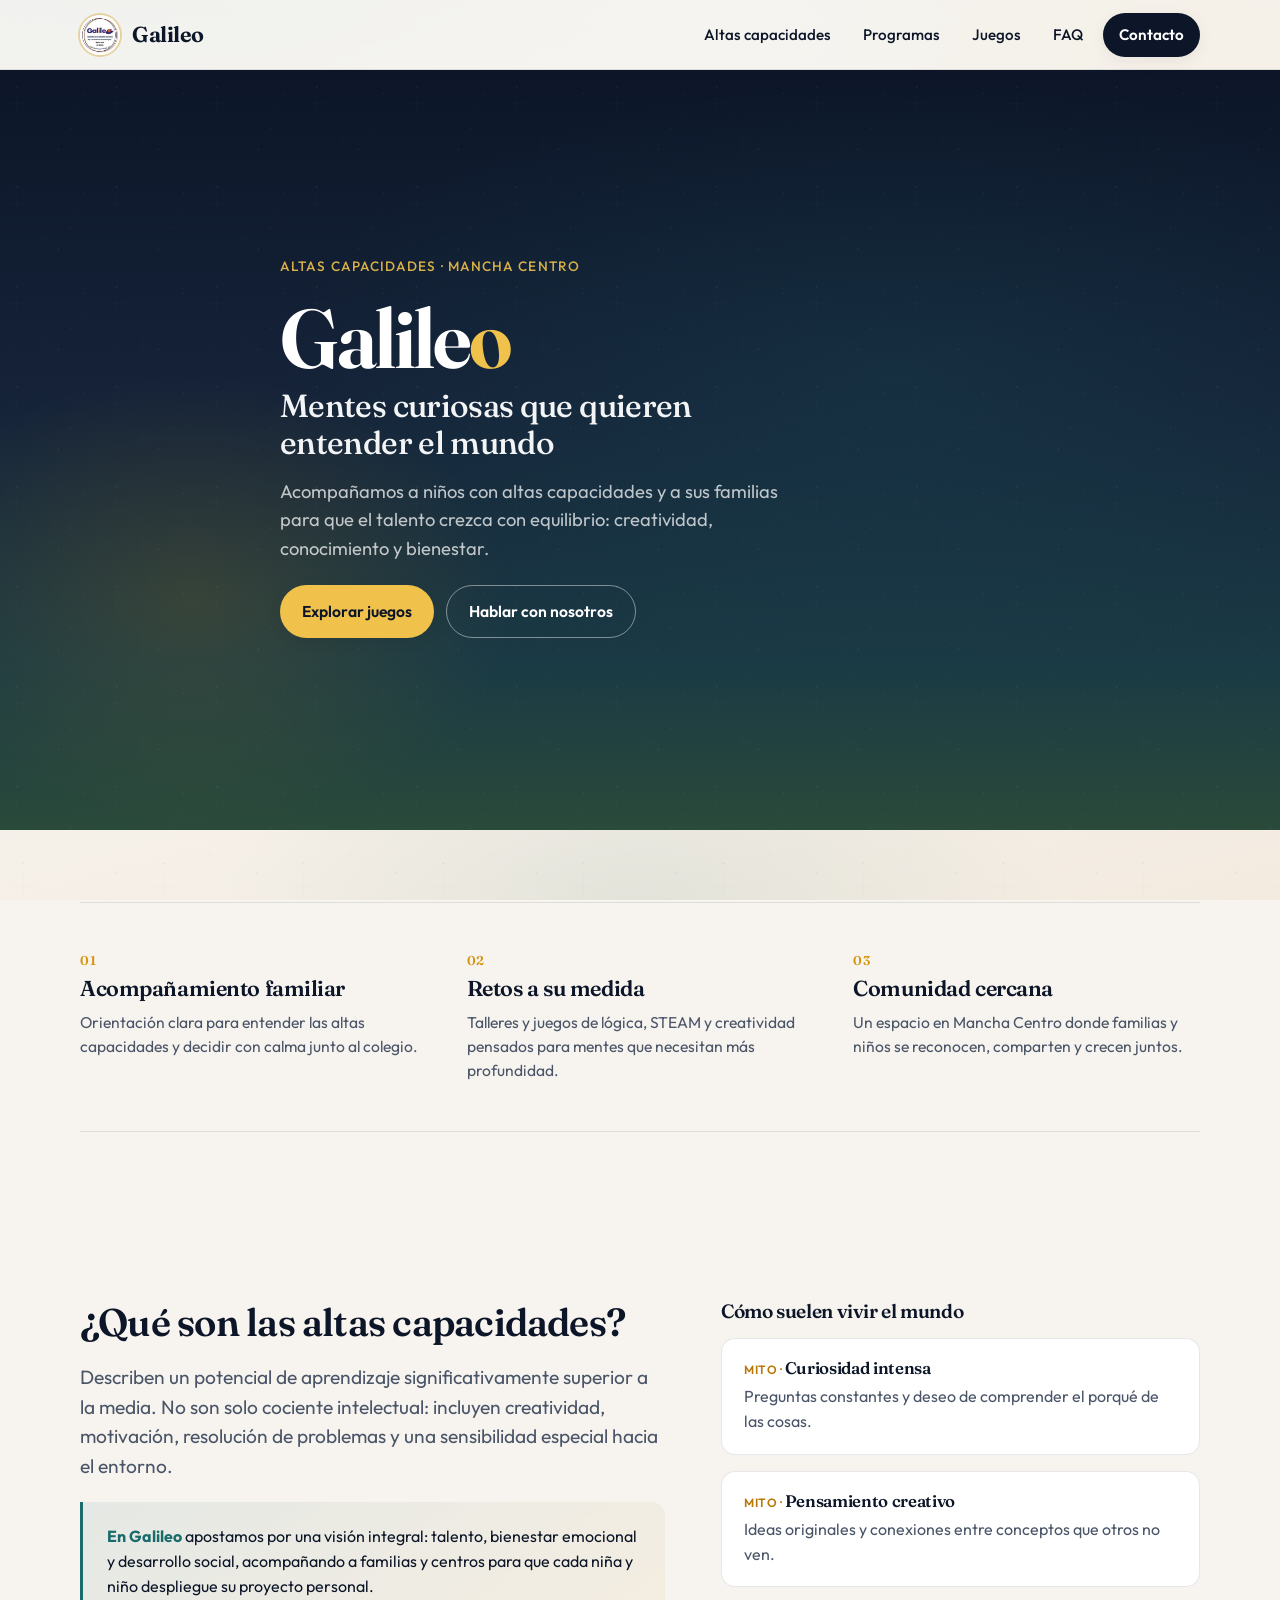
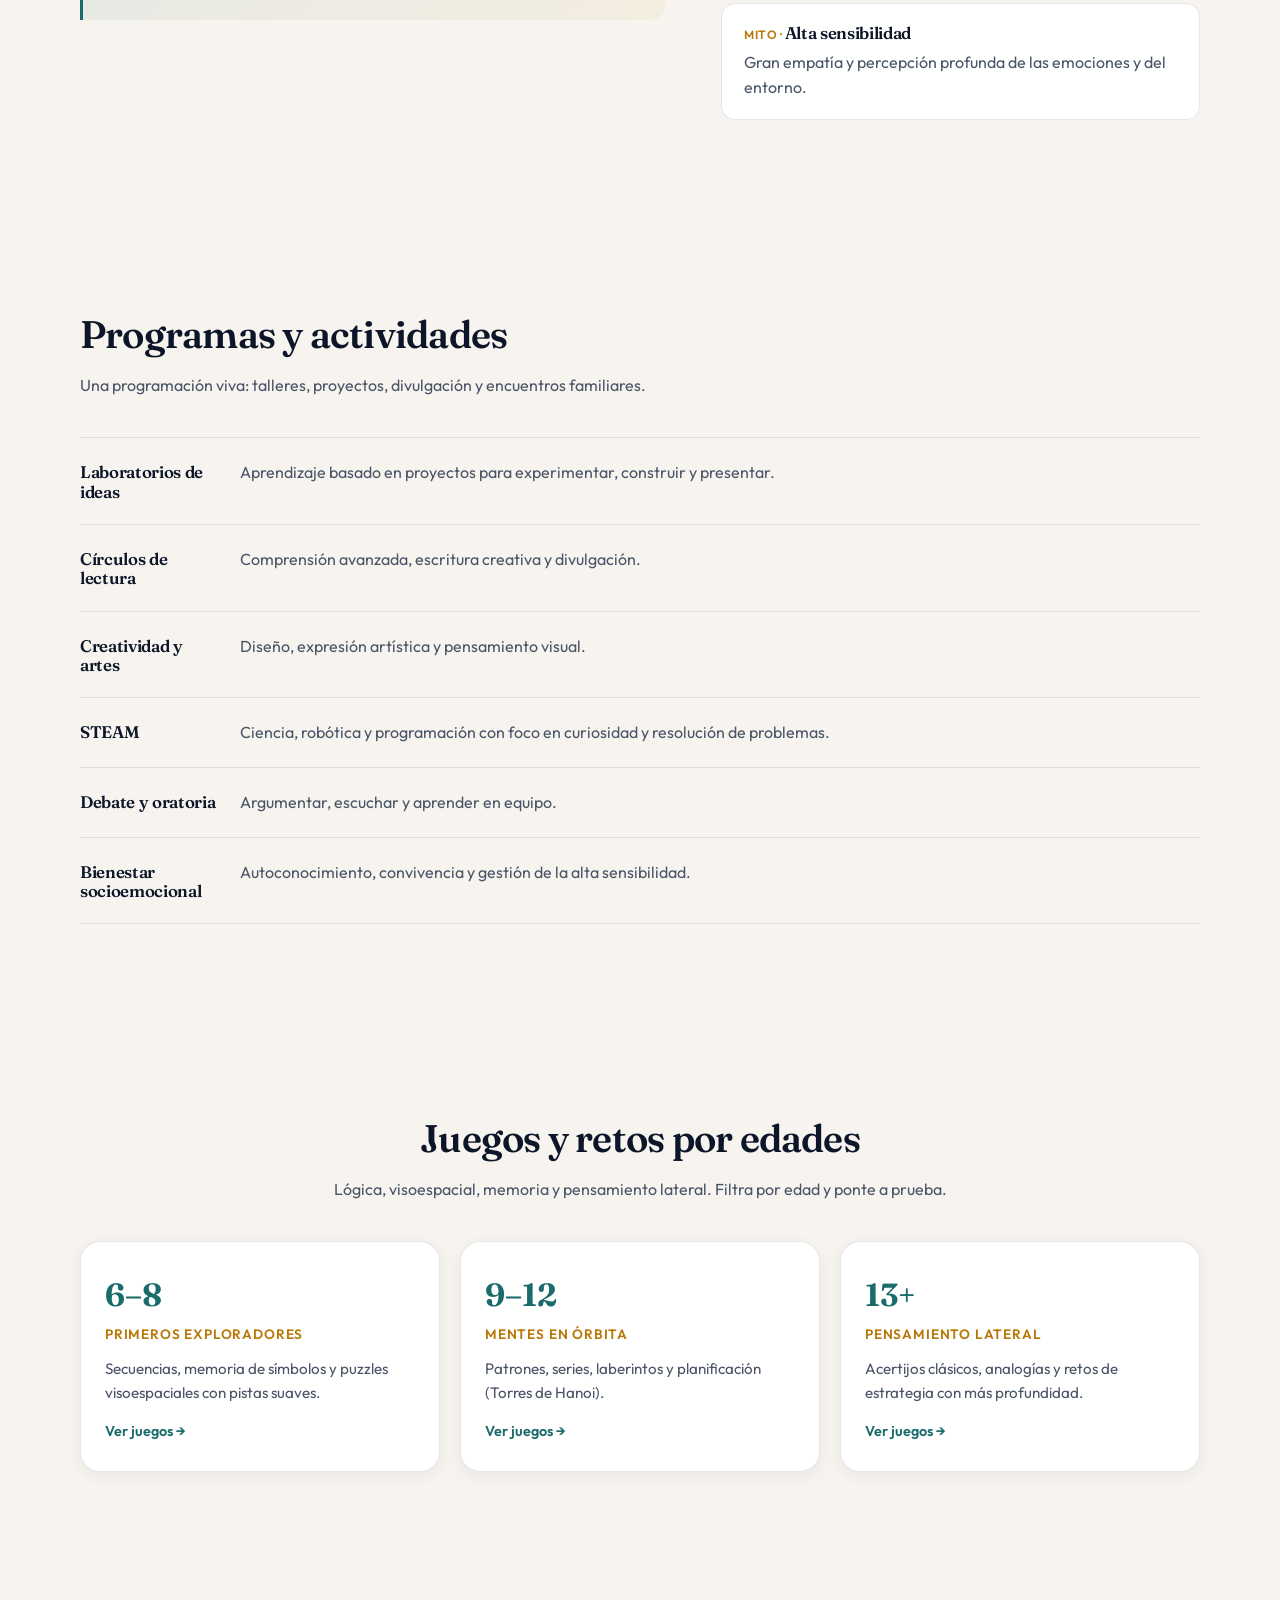
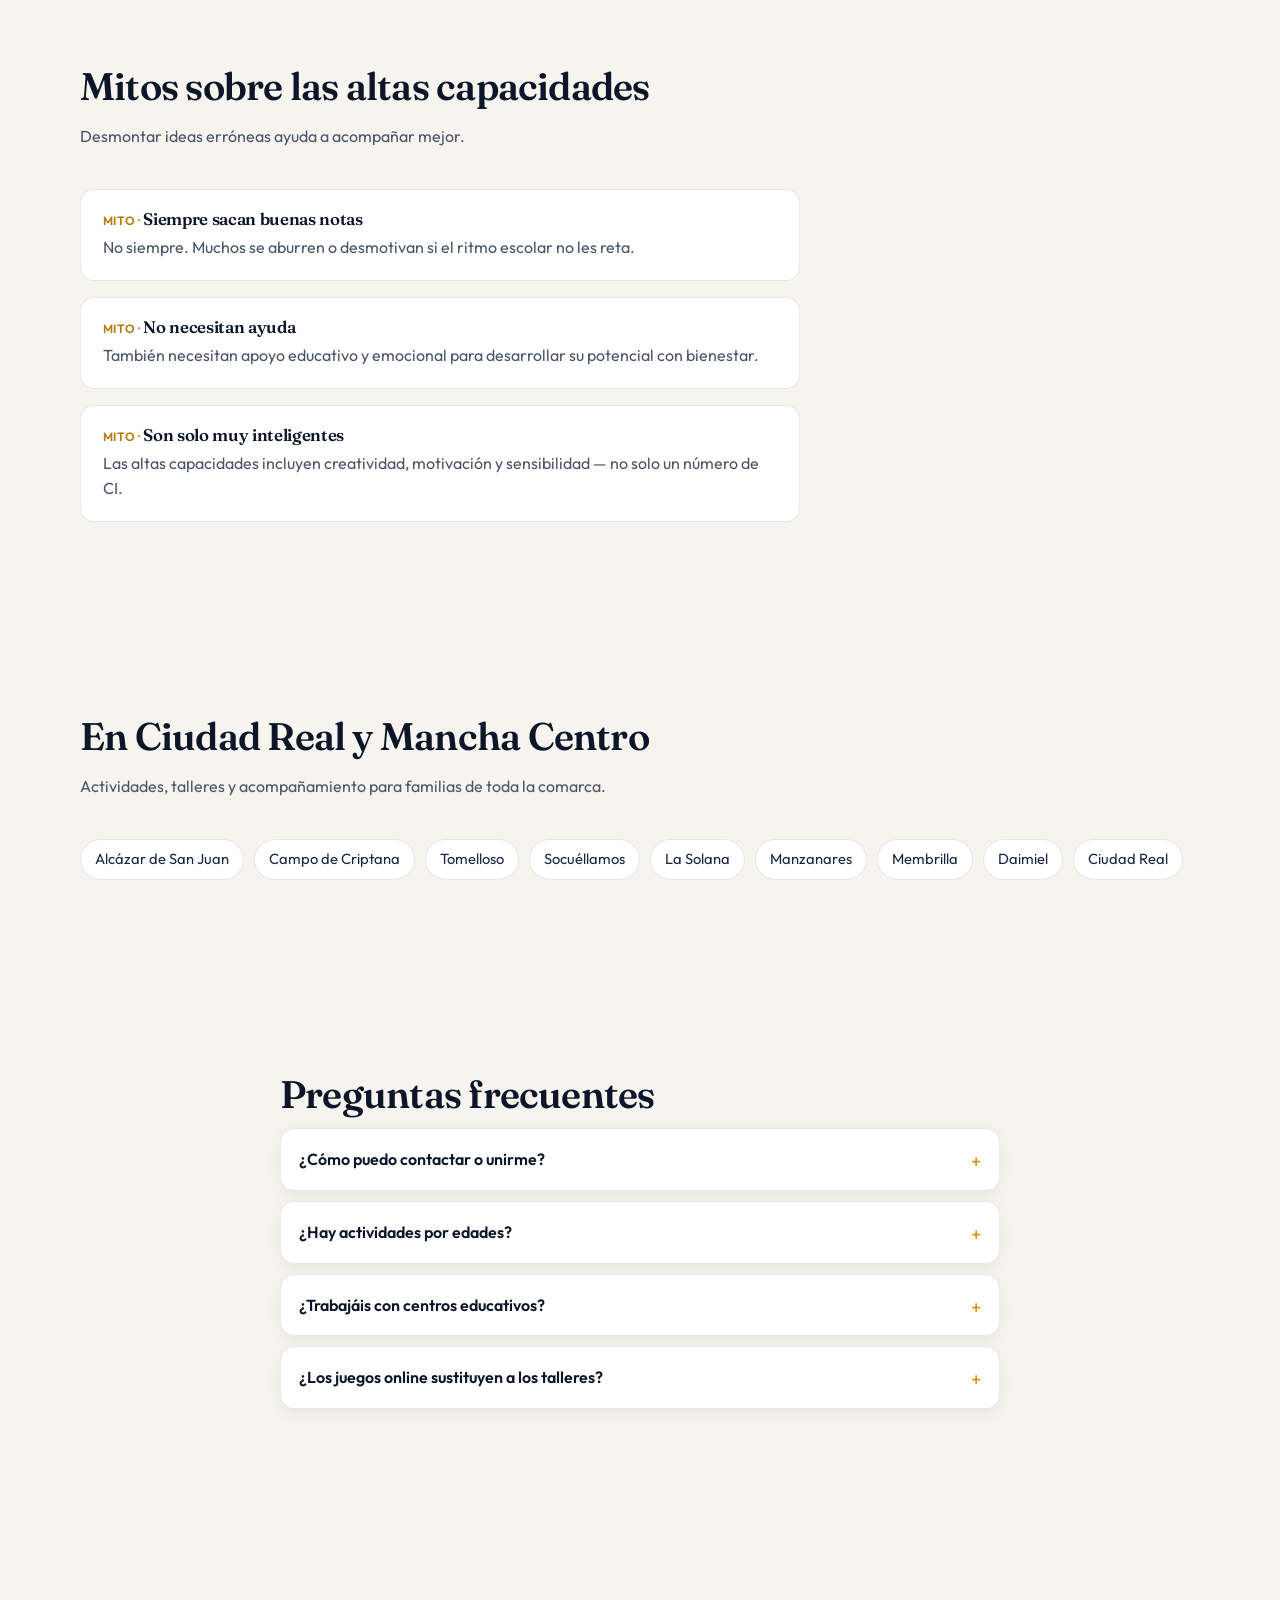
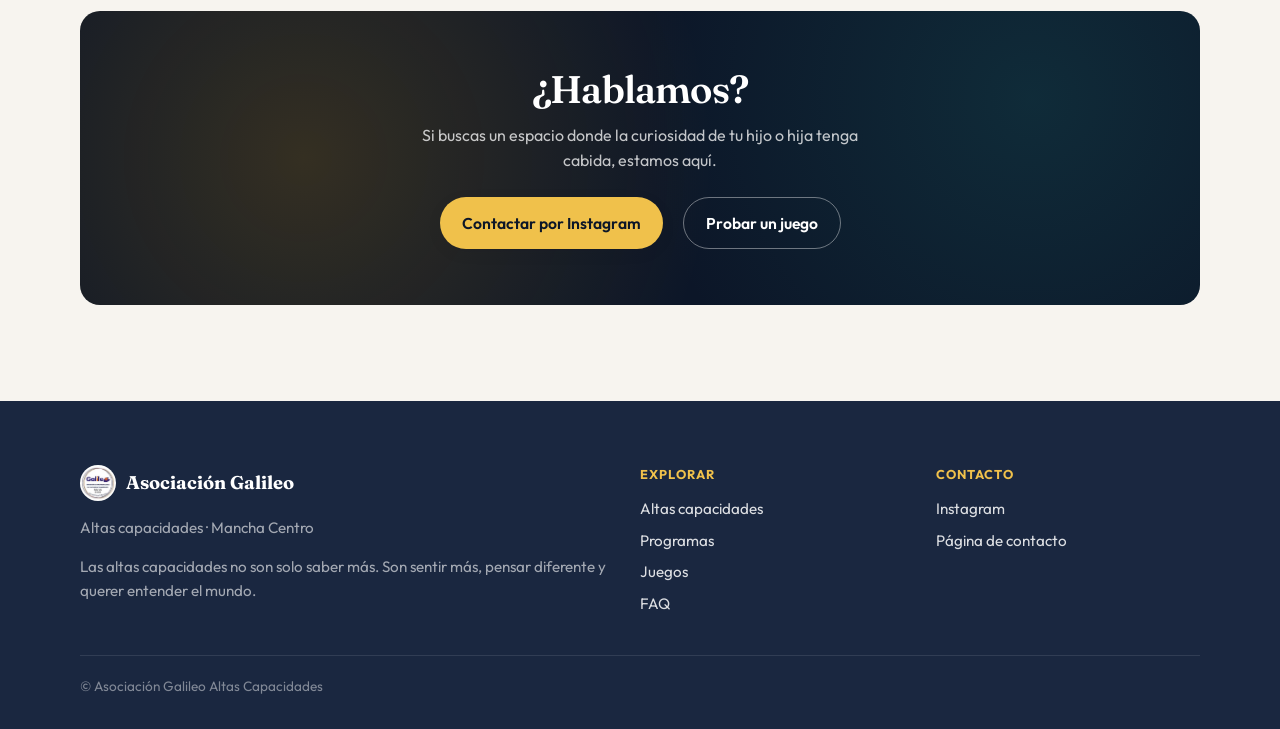
==== commit 33d368a1: "Galileo v2: rediseño para padres y juegos AACC por edades Nueva identidad visual observatorio (Fraun" ====
--- a/index.html
+++ b/index.html
@@ -3,80 +3,93 @@
 <head>
   <meta charset="utf-8" />
   <meta name="viewport" content="width=device-width, initial-scale=1" />
-<meta name="keywords" content="altas capacidades, niños superdotados, asociación altas capacidades, educación talento, altas capacidades España">
-  <title>Altas Capacidades en Ciudad Real | Asociación Galileo Mancha Centro</title>
-<meta name="description" content="Asociación de Altas Capacidades en Ciudad Real y Mancha Centro. Actividades, orientación educativa y apoyo para niños con altas capacidades y sus familias." />
-
-<script type="application/ld+json">
-{
- "@context": "https://schema.org",
- "@type": "Organization",
- "name": "Asociación Galileo Altas Capacidades",
- "url": "https://asociaciongalileoaltascapacidades.es",
- "logo": "https://asociaciongalileoaltascapacidades.es/assets/logo-galileo.png",
- "sameAs": [
-   "https://www.instagram.com/altascapacidadesgalileo/"
- ],
- "description": "Asociación dedicada al apoyo de niños con altas capacidades y sus familias en Ciudad Real y Mancha Centro."
-}
-</script>
-
-  <link rel="preconnect" href="https://fonts.googleapis.com">
-  <link rel="preconnect" href="https://fonts.gstatic.com" crossorigin>
-  <link href="https://fonts.googleapis.com/css2?family=Poppins:wght@300;400;600;700&display=swap" rel="stylesheet">
+  <title>Asociación Galileo | Altas Capacidades en Ciudad Real y Mancha Centro</title>
+  <meta name="description" content="Asociación Galileo: acompañamiento a niños con altas capacidades y sus familias en Ciudad Real y Mancha Centro. Talleres, orientación y juegos de lógica y visoespacial." />
+  <meta name="keywords" content="altas capacidades, niños superdotados, asociación altas capacidades, educación talento, altas capacidades Ciudad Real, Mancha Centro" />
+  <link rel="canonical" href="https://asociaciongalileoaltascapacidades.es/" />
+
+  <meta property="og:type" content="website" />
+  <meta property="og:title" content="Asociación Galileo | Altas Capacidades" />
+  <meta property="og:description" content="Acompañamos a niños con altas capacidades y sus familias en Mancha Centro. Talleres, orientación y retos cognitivos." />
+  <meta property="og:url" content="https://asociaciongalileoaltascapacidades.es/" />
+  <meta property="og:image" content="https://asociaciongalileoaltascapacidades.es/assets/logo-galileo.png" />
+  <meta name="twitter:card" content="summary" />
+
+  <script type="application/ld+json">
+  {
+    "@context": "https://schema.org",
+    "@type": "Organization",
+    "name": "Asociación Galileo Altas Capacidades",
+    "url": "https://asociaciongalileoaltascapacidades.es",
+    "logo": "https://asociaciongalileoaltascapacidades.es/assets/logo-galileo.png",
+    "sameAs": ["https://www.instagram.com/altascapacidadesgalileo/"],
+    "description": "Asociación dedicada al apoyo de niños con altas capacidades y sus familias en Ciudad Real y Mancha Centro."
+  }
+  </script>
+
+  <link rel="preconnect" href="https://fonts.googleapis.com" />
+  <link rel="preconnect" href="https://fonts.gstatic.com" crossorigin />
+  <link href="https://fonts.googleapis.com/css2?family=Fraunces:opsz,wght@9..144,500;600;650&family=Outfit:wght@400;500;600;700&display=swap" rel="stylesheet" />
   <link rel="icon" href="assets/logo-galileo.png" type="image/png" />
   <link rel="stylesheet" href="css/styles.css" />
 </head>
 <body>
-
-<div class="bg-blobs" aria-hidden="true"></div>
-<div class="bg-pattern" aria-hidden="true"></div>
-<div class="bg-blobs" aria-hidden="true"></div>
+  <div class="sky-bg" aria-hidden="true"></div>
+  <div class="sky-pattern" aria-hidden="true"></div>
 
   <header class="header">
     <div class="container nav">
       <a class="brand" href="./">
-        <img src="assets/logo-galileo.png" alt="Logo Asociación Galileo" />
-        <strong>Galileo</strong>
+        <img src="assets/logo-galileo.png" alt="" width="40" height="40" />
+        <span class="brand-name">Galileo</span>
       </a>
-      <nav class="menu" aria-label="Principal">
+      <button class="nav-toggle" type="button" aria-label="Abrir menú" aria-expanded="false" aria-controls="menu-principal">
+        <span></span><span></span><span></span>
+      </button>
+      <nav class="menu" id="menu-principal" aria-label="Principal">
         <a href="#que-es">Altas capacidades</a>
         <a href="#programas">Programas</a>
+        <a href="juegos.html">Juegos</a>
         <a href="#faq">FAQ</a>
-        <a href="contacto.html" class="cta" aria-label="Ir a contacto">Contacto</a>
+        <a href="contacto.html" class="cta">Contacto</a>
       </nav>
     </div>
   </header>
 
   <main>
-    <section class="hero section">
-      <div class="container hero-wrap">
-        <div>
-          <span class="tag">Asociación de Altas Capacidades • Mancha Centro</span>
-          <h1>Mentes curiosas que quieren entender el mundo</h1>
-          <p>
-Las altas capacidades no son solo inteligencia. 
-Son curiosidad, pensamiento profundo y una sensibilidad especial hacia el mundo. 
-En la Asociación Galileo acompañamos a niños y familias para que ese talento crezca con equilibrio: creatividad, conocimiento y bienestar emocional.
-</p>
-          <div class="actions">
-            <a href="https://www.instagram.com/altascapacidadesgalileo/" target="_blank" class="btn" rel="noopener">Síguenos en Instagram</a>
-            <a href="#programas" class="btn alt">Ver programas</a>
-          </div>
-          <div class="section" style="padding:22px 0 0">
-            <div class="stats">
-              <div class="stat" aria-label="Emprendimiento creativo"><b>Creatividad</b><span>Proyectos, retos y divulgación</span></div>
-              <div class="stat" aria-label="Acompañamiento familiar"><b>Familias</b><span>Orientación y comunidad</span></div>
-              <div class="stat" aria-label="Red educativa"><b>Escuela</b><span>Colaboración con centros</span></div>
-            </div>
-          </div>
-        </div>
-        <div class="hero-card">
-          <span class="badge">@altascapacidadesgalileo</span>
-<p style="margin-bottom:10px; font-weight:600;">
-Descubre nuestras actividades y retos en Instagram
-</p>
-          <img src="assets/instagram-cover.png" alt="Mosaico del perfil de Instagram de la asociación" />
+    <section class="hero">
+      <div class="container hero-inner">
+        <p class="hero-tag">Altas capacidades · Mancha Centro</p>
+        <p class="hero-brand">Galile<span>o</span></p>
+        <h1>Mentes curiosas que quieren entender el mundo</h1>
+        <p class="hero-lead">
+          Acompañamos a niños con altas capacidades y a sus familias para que el talento crezca con equilibrio: creatividad, conocimiento y bienestar.
+        </p>
+        <div class="actions">
+          <a class="btn" href="juegos.html">Explorar juegos</a>
+          <a class="btn alt" href="contacto.html">Hablar con nosotros</a>
+        </div>
+      </div>
+    </section>
+
+    <section class="section-tight" id="familias" aria-labelledby="familias-title">
+      <div class="container">
+        <div class="promises">
+          <div class="promise">
+            <div class="promise-num">01</div>
+            <h3 id="familias-title">Acompañamiento familiar</h3>
+            <p>Orientación clara para entender las altas capacidades y decidir con calma junto al colegio.</p>
+          </div>
+          <div class="promise">
+            <div class="promise-num">02</div>
+            <h3>Retos a su medida</h3>
+            <p>Talleres y juegos de lógica, STEAM y creatividad pensados para mentes que necesitan más profundidad.</p>
+          </div>
+          <div class="promise">
+            <div class="promise-num">03</div>
+            <h3>Comunidad cercana</h3>
+            <p>Un espacio en Mancha Centro donde familias y niños se reconocen, comparten y crecen juntos.</p>
+          </div>
         </div>
       </div>
     </section>
@@ -84,309 +97,211 @@
     <section id="que-es" class="section">
       <div class="container split">
         <div>
-          <h2>¿Qué son las <em>altas capacidades</em>?</h2>
-          <p class="lead">Las altas capacidades describen un potencial de aprendizaje y rendimiento significativamente superior a la media. No son solo cociente intelectual: incluyen creatividad, motivación, capacidad de resolución de problemas y sensibilidad hacia el entorno.</p>
+          <h2>¿Qué son las altas capacidades?</h2>
+          <p class="lead">
+            Describen un potencial de aprendizaje significativamente superior a la media. No son solo cociente intelectual: incluyen creatividad, motivación, resolución de problemas y una sensibilidad especial hacia el entorno.
+          </p>
           <div class="callout" role="note">
             <strong>En Galileo</strong> apostamos por una visión integral: talento, bienestar emocional y desarrollo social, acompañando a familias y centros para que cada niña y niño despliegue su proyecto personal.
           </div>
         </div>
-        <div class="grid">
-          <article class="card" aria-label="Detección y orientación">
-            <div class="emoji" aria-hidden="true">🧭</div>
-            <h3>Detección y orientación</h3>
-            <p>Información clara para identificar necesidades y coordinar recursos con el centro educativo.</p>
-          </article>
-          <article class="card" aria-label="Actividades y talleres">
-            <div class="emoji" aria-hidden="true">🧪</div>
-            <h3>Talleres y retos</h3>
-            <p>Actividades temáticas (STEAM, literatura, debate, creatividad, pensamiento crítico) diseñadas para el disfrute y el reto cognitivo.</p>
-          </article>
-          <article class="card" aria-label="Red y comunidad">
-            <div class="emoji" aria-hidden="true">🤝</div>
-            <h3>Comunidad</h3>
-            <p>Espacios para compartir experiencias, crear vínculos y aprender en compañía.</p>
-          </article>
+        <div>
+          <h3 style="margin-bottom:16px">Cómo suelen vivir el mundo</h3>
+          <div class="myth-list" style="margin-top:0">
+            <div class="myth">
+              <h3 style="font-size:1.05rem">Curiosidad intensa</h3>
+              <p>Preguntas constantes y deseo de comprender el porqué de las cosas.</p>
+            </div>
+            <div class="myth">
+              <h3 style="font-size:1.05rem">Pensamiento creativo</h3>
+              <p>Ideas originales y conexiones entre conceptos que otros no ven.</p>
+            </div>
+            <div class="myth">
+              <h3 style="font-size:1.05rem">Alta sensibilidad</h3>
+              <p>Gran empatía y percepción profunda de las emociones y del entorno.</p>
+            </div>
+          </div>
         </div>
       </div>
     </section>
 
     <section id="programas" class="section">
       <div class="container">
-        <h2>Programas y actividades</h2>
-        <p class="muted">Una programación viva que combina talleres presenciales, proyectos de investigación, divulgación científica y encuentros familiares.</p>
-        <div class="grid" style="margin-top:12px">
-          <article class="card">
-            <div class="emoji" aria-hidden="true">💡</div>
+        <div class="section-intro">
+          <h2>Programas y actividades</h2>
+          <p class="muted">Una programación viva: talleres, proyectos, divulgación y encuentros familiares.</p>
+        </div>
+        <div class="program-list">
+          <div class="program-row">
             <h3>Laboratorios de ideas</h3>
-            <p>Sesiones de aprendizaje basado en proyectos para experimentar, construir y presentar.</p>
-          </article>
-          <article class="card">
-            <div class="emoji" aria-hidden="true">📚</div>
+            <p>Aprendizaje basado en proyectos para experimentar, construir y presentar.</p>
+          </div>
+          <div class="program-row">
             <h3>Círculos de lectura</h3>
-            <p>Comprensión lectora avanzada, escritura creativa y divulgación.</p>
-          </article>
-          <article class="card">
-            <div class="emoji" aria-hidden="true">🎨</div>
+            <p>Comprensión avanzada, escritura creativa y divulgación.</p>
+          </div>
+          <div class="program-row">
             <h3>Creatividad y artes</h3>
-            <p>Diseño, expresión artística y pensamiento visual para potenciar la imaginación.</p>
-          </article>
-          <article class="card">
-            <div class="emoji" aria-hidden="true">🔬</div>
+            <p>Diseño, expresión artística y pensamiento visual.</p>
+          </div>
+          <div class="program-row">
             <h3>STEAM</h3>
-            <p>Robótica, ciencia y programación con foco en curiosidad y resolución de problemas.</p>
-          </article>
-          <article class="card">
-            <div class="emoji" aria-hidden="true">🗣️</div>
+            <p>Ciencia, robótica y programación con foco en curiosidad y resolución de problemas.</p>
+          </div>
+          <div class="program-row">
             <h3>Debate y oratoria</h3>
-            <p>Habilidades comunicativas para argumentar, escuchar y aprender en equipo.</p>
-          </article>
-          <article class="card">
-            <div class="emoji" aria-hidden="true">🌱</div>
-            <h3>Bienestar y socioemocional</h3>
+            <p>Argumentar, escuchar y aprender en equipo.</p>
+          </div>
+          <div class="program-row">
+            <h3>Bienestar socioemocional</h3>
             <p>Autoconocimiento, convivencia y gestión de la alta sensibilidad.</p>
-          </article>
-        </div>
-      </div>
-    </section>
-
-<section class="section">
-
-<div class="container">
-
-<h2>La Asociación Galileo</h2>
-
-<p>
-Somos una asociación dedicada al acompañamiento de niños con altas capacidades y sus familias en la zona de Mancha Centro.
-</p>
-
-<p>
-Nuestro objetivo es crear espacios donde estos niños puedan desarrollar su curiosidad, creatividad y sensibilidad en un entorno enriquecedor.
-</p>
-
-</div>
-
-</section>
-
-<section class="section">
-<div class="container">
-
-<h2>Altas capacidades en Ciudad Real y Mancha Centro</h2>
-
-<p>
-La Asociación Galileo trabaja con familias de niños con altas capacidades en diferentes localidades de la provincia de Ciudad Real y la comarca de Mancha Centro.
-</p>
-
-<p>
-Realizamos actividades, talleres y acompañamiento educativo para familias de:
-</p>
-
-<ul>
-<li>Alcázar de San Juan</li>
-<li>Campo de Criptana</li>
-<li>Tomelloso</li>
-<li>Socuéllamos</li>
-<li>La Solana</li>
-<li>Manzanares</li>
-<li>Membrilla</li>
-<li>Daimiel</li>
-<li>Ciudad Real</li>
-<li>...</li>
-</ul>
-
-<p>
-Nuestro objetivo es ofrecer un espacio donde los niños con altas capacidades puedan desarrollar su curiosidad, creatividad y pensamiento crítico en un entorno enriquecedor.
-</p>
-
-</div>
-</section>
-
-<section class="section">
-<div class="container">
-
-<h2>¿Cómo piensan muchos niños con altas capacidades?</h2>
-
-<p class="lead">
-Muchos de estos niños hacen preguntas profundas, buscan comprender cómo funciona el mundo y muestran una gran sensibilidad hacia las personas y su entorno.
-</p>
-
-<div class="grid">
-
-<div class="card">
-<div class="emoji">🧠</div>
-<h3>Curiosidad intensa</h3>
-<p>Preguntas constantes y deseo de comprender el porqué de las cosas.</p>
-</div>
-
-<div class="card">
-<div class="emoji">💡</div>
-<h3>Pensamiento creativo</h3>
-<p>Capacidad para generar ideas originales y conectar conceptos diferentes.</p>
-</div>
-
-<div class="card">
-<div class="emoji">💙</div>
-<h3>Alta sensibilidad</h3>
-<p>Gran empatía y percepción profunda de las emociones.</p>
-</div>
-
-</div>
-
-</div>
-</section>
-
-<section class="section">
-<div class="container">
-
-<h2>Mitos sobre las altas capacidades</h2>
-
-<div class="grid">
-
-<div class="card">
-<h3>❌ Siempre sacan buenas notas</h3>
-<p>No siempre. Muchos alumnos con altas capacidades pueden aburrirse o desmotivarse en la escuela.</p>
-</div>
-
-<div class="card">
-<h3>❌ No necesitan ayuda</h3>
-<p>También necesitan apoyo educativo y emocional para desarrollar su potencial.</p>
-</div>
-
-<div class="card">
-<h3>❌ Son solo muy inteligentes</h3>
-<p>Las altas capacidades también incluyen creatividad, motivación y sensibilidad.</p>
-</div>
-
-</div>
-
-</div>
-</section>
-
-<section class="section center">
-
-<h2>Zona para mentes curiosas</h2>
-
-<p class="muted">
-Si te gustan los retos, prueba este pequeño desafío.
-</p>
-
-<div class="callout">
-
-<p>
-¿Cuántos cuadrados puedes encontrar en este dibujo?
-</p>
-
-<img src="assets/reto-cuadrados.png" 
-     alt="Puzzle de cuadrados para contar"
-     style="max-width:320px;margin-top:20px;border-radius:12px">
-
-</div>
-
-<p style="margin-top:15px">
-<button onclick="document.getElementById('solucion').style.display='block'">
-Ver solución
-</button>
-</p>
-
-<p id="solucion" style="display:none;margin-top:10px">
-Hay <strong>31 cuadrados</strong> en total.
-</p>
-
-</section>
-
-
-
-<section class="section">
-<div class="container center">
-
-<h2>Reto para mentes curiosas</h2>
-
-<p class="muted">
-Un pequeño desafío para pensar diferente.
-</p>
-
-<div class="callout">
-
-<p>
-Tres interruptores controlan tres bombillas en una habitación cerrada.
-Solo puedes entrar una vez.
-</p>
-
-<p>
-¿Cómo puedes saber qué interruptor corresponde a cada bombilla?
-</p>
-
-<p style="margin-top:15px">
-<button onclick="document.getElementById('solucion2').style.display='block'">
-Ver solución
-</button>
-</p>
-
-<p id="solucion2" style="display:none;margin-top:10px">
-Enciende el primer interruptor varios minutos. Apágalo y enciende el segundo. Entra en la habitación: la bombilla encendida es del segundo interruptor, la caliente es del primero y la fría del tercero
-</p>
-
-</div>
-
-</div>
-</section>
+          </div>
+        </div>
+      </div>
+    </section>
+
+    <section id="edades" class="section">
+      <div class="container">
+        <div class="section-intro center" style="margin-inline:auto">
+          <h2>Juegos y retos por edades</h2>
+          <p class="muted" style="margin-inline:auto">Lógica, visoespacial, memoria y pensamiento lateral. Filtra por edad y ponte a prueba.</p>
+        </div>
+        <div class="age-grid">
+          <a class="age-panel" href="juegos.html?edad=6-8">
+            <div class="age-range">6–8</div>
+            <div class="age-label">Primeros exploradores</div>
+            <p>Secuencias, memoria de símbolos y puzzles visoespaciales con pistas suaves.</p>
+            <span class="age-link">Ver juegos →</span>
+          </a>
+          <a class="age-panel" href="juegos.html?edad=9-12">
+            <div class="age-range">9–12</div>
+            <div class="age-label">Mentes en órbita</div>
+            <p>Patrones, series, laberintos y planificación (Torres de Hanoi).</p>
+            <span class="age-link">Ver juegos →</span>
+          </a>
+          <a class="age-panel" href="juegos.html?edad=13">
+            <div class="age-range">13+</div>
+            <div class="age-label">Pensamiento lateral</div>
+            <p>Acertijos clásicos, analogías y retos de estrategia con más profundidad.</p>
+            <span class="age-link">Ver juegos →</span>
+          </a>
+        </div>
+      </div>
+    </section>
+
+    <section class="section">
+      <div class="container">
+        <div class="section-intro">
+          <h2>Mitos sobre las altas capacidades</h2>
+          <p class="muted">Desmontar ideas erróneas ayuda a acompañar mejor.</p>
+        </div>
+        <div class="myth-list">
+          <div class="myth">
+            <h3>Siempre sacan buenas notas</h3>
+            <p>No siempre. Muchos se aburren o desmotivan si el ritmo escolar no les reta.</p>
+          </div>
+          <div class="myth">
+            <h3>No necesitan ayuda</h3>
+            <p>También necesitan apoyo educativo y emocional para desarrollar su potencial con bienestar.</p>
+          </div>
+          <div class="myth">
+            <h3>Son solo muy inteligentes</h3>
+            <p>Las altas capacidades incluyen creatividad, motivación y sensibilidad — no solo un número de CI.</p>
+          </div>
+        </div>
+      </div>
+    </section>
+
+    <section class="section">
+      <div class="container">
+        <div class="section-intro">
+          <h2>En Ciudad Real y Mancha Centro</h2>
+          <p class="muted">
+            Actividades, talleres y acompañamiento para familias de toda la comarca.
+          </p>
+        </div>
+        <div class="town-cloud" aria-label="Localidades">
+          <span>Alcázar de San Juan</span>
+          <span>Campo de Criptana</span>
+          <span>Tomelloso</span>
+          <span>Socuéllamos</span>
+          <span>La Solana</span>
+          <span>Manzanares</span>
+          <span>Membrilla</span>
+          <span>Daimiel</span>
+          <span>Ciudad Real</span>
+        </div>
+      </div>
+    </section>
 
     <section id="faq" class="section">
       <div class="container faq">
         <h2>Preguntas frecuentes</h2>
         <details>
-          <summary>¿Cómo puedo contactar con la asociación?</summary>
-          <p>Preferimos el canal directo por Instagram: <a href="https://www.instagram.com/altascapacidadesgalileo/" target="_blank" rel="noopener">@altascapacidadesgalileo</a>. Te responderemos lo antes posible.</p>
+          <summary>¿Cómo puedo contactar o unirme?</summary>
+          <p>Escríbenos por Instagram: <a href="https://www.instagram.com/altascapacidadesgalileo/" target="_blank" rel="noopener">@altascapacidadesgalileo</a>. Te contamos cómo participar o colaborar.</p>
+        </details>
+        <details>
+          <summary>¿Hay actividades por edades?</summary>
+          <p>Sí. Organizamos grupos por etapas (aprox. 6–8, 9–12 y 13+) y nivel de reto. También puedes probar nuestros <a href="juegos.html">juegos online por edades</a>.</p>
         </details>
         <details>
           <summary>¿Trabajáis con centros educativos?</summary>
-          <p>Sí, colaboramos con equipos docentes y orientadores para ajustar medidas y enriquecer el currículo.</p>
+          <p>Sí. Colaboramos con equipos docentes y orientadores para ajustar medidas y enriquecer el currículo.</p>
         </details>
         <details>
-          <summary>¿Hay actividades por edades?</summary>
-          <p>Diseñamos grupos por etapas y nivel de reto para asegurar bienestar y aprendizaje significativo.</p>
+          <summary>¿Los juegos online sustituyen a los talleres?</summary>
+          <p>No. Son un aperitivo para mentes curiosas y una forma de que familias vean el tipo de reto que trabajamos. El corazón de Galileo son los encuentros y el acompañamiento.</p>
         </details>
       </div>
     </section>
 
-
-
     <section class="section">
-      <div class="container center">
-        <h2>¿Hablamos?</h2>
-        <p class="muted">Escríbenos por Instagram y te contamos cómo participar o colaborar.</p>
-        <a class="btn" href="https://www.instagram.com/altascapacidadesgalileo/" target="_blank" rel="noopener">Contactar por Instagram</a>
+      <div class="container">
+        <div class="cta-band">
+          <h2>¿Hablamos?</h2>
+          <p>Si buscas un espacio donde la curiosidad de tu hijo o hija tenga cabida, estamos aquí.</p>
+          <div class="actions" style="justify-content:center;margin-top:0">
+            <a class="btn" href="https://www.instagram.com/altascapacidadesgalileo/" target="_blank" rel="noopener">Contactar por Instagram</a>
+            <a class="btn alt" href="juegos.html">Probar un juego</a>
+          </div>
+        </div>
       </div>
     </section>
   </main>
 
-<h2 style="text-align:center">
-
-Las altas capacidades no son solo saber más.  
-Son sentir más, pensar diferente y querer entender el mundo.
-
-</h2>
-
-  <footer class="footer section">
+  <footer class="footer">
     <div class="container cols">
       <div>
-        <div style="display:flex; align-items:center; gap:10px">
-          <img src="assets/logo-galileo.png" alt="Logo Galileo" style="width:36px;height:36px;border-radius:50%" />
+        <div class="footer-brand">
+          <img src="assets/logo-galileo.png" alt="" width="36" height="36" />
           <strong>Asociación Galileo</strong>
         </div>
-        <p class="muted">Altas Capacidades • Mancha Centro</p>
+        <p>Altas capacidades · Mancha Centro</p>
+        <p>Las altas capacidades no son solo saber más. Son sentir más, pensar diferente y querer entender el mundo.</p>
       </div>
       <div>
-        <h4>Redes</h4>
+        <h4>Explorar</h4>
         <ul>
-          <li><a href="https://www.instagram.com/altascapacidadesgalileo/" target="_blank" rel="noopener">Instagram @altascapacidadesgalileo</a></li>
+          <li><a href="#que-es">Altas capacidades</a></li>
+          <li><a href="#programas">Programas</a></li>
+          <li><a href="juegos.html">Juegos</a></li>
+          <li><a href="#faq">FAQ</a></li>
         </ul>
       </div>
       <div>
         <h4>Contacto</h4>
-        <p class="muted">Escríbenos por Instagram y te responderemos con rapidez.</p>
-        <a class="cta" href="contacto.html">Ir a contacto</a>
-      </div>
+        <ul>
+          <li><a href="https://www.instagram.com/altascapacidadesgalileo/" target="_blank" rel="noopener">Instagram</a></li>
+          <li><a href="contacto.html">Página de contacto</a></li>
+        </ul>
+      </div>
+    </div>
+    <div class="container footer-copy">
+      © Asociación Galileo Altas Capacidades
     </div>
   </footer>
+
+  <script src="js/main.js" defer></script>
 </body>
-</html>+</html>
--- a/css/styles.css
+++ b/css/styles.css
@@ -1,451 +1,1543 @@
 /* =========================================================
-   GALILEO • CSS COMPLETO (solo HTML + CSS)
-   - Mejora la legibilidad del header (evita gris oscuro),
-   - Añade fondo dinámico elegante,
-   - Botones con mayor contraste, estados :hover/:focus,
-   - Tarjetas con profundidad y micro-interacciones,
-   - Separadores suaves entre secciones,
-   - Modo claro/oscuro y accesibilidad (focus visible),
-   - Animaciones respetuosas con prefers-reduced-motion.
+   GALILEO v2 • Observatorio
+   Tipografía: Fraunces + Outfit
+   Paleta: tinta, ámbar, cielo nocturno suave
    ========================================================= */
 
-/* -----------------------------
-   Variables (tema por defecto)
-   ----------------------------- */
-:root{
-  /* Colores base */
-  --bg: #f6f8ff;            /* Fondo base claro */
-  --surface: #ffffff;        /* Superficies (header/cards) */
-  --text: #0f172a;           /* Texto principal */
-  --muted: #5b6477;          /* Texto secundario */
-  --line: rgba(15,23,42,.08);/* Líneas sutiles */
-
-  /* Acentos */
-  --primary: #5b7cff;        /* Azul acento */
-  --primary-600: #4666fb;
-  --secondary: #ff7a59;      /* Naranja acento */
-  --secondary-600: #ff6640;
-
-  /* Sombras y bordes */
-  --shadow-sm: 0 6px 18px rgba(22,34,61,.10);
-  --shadow:    0 14px 40px rgba(19,31,61,.14);
-  --ring: 0 0 0 4px rgba(91,124,255,.18);
-
-  /* Radios */
-  --r-xs: 10px;
-  --r-sm: 14px;
-  --r-md: 18px;
-  --r-lg: 22px;
-
-  /* Dimensiones */
-  --container: min(1200px, 92%);
-  --header-h: 72px;
-
-  /* Decoración del fondo */
-  --grad-1: 240deg, #eef2ff 0%, #fff 40%, #fff 60%, #ffece6 100%;
-  --blob-1: rgba(91,124,255,.22);
-  --blob-2: rgba(255,122,89,.18);
-
-  /* Tipografía */
-  --font: 'Poppins', system-ui, -apple-system, Segoe UI, Roboto, Ubuntu, Arial, sans-serif;
-}
-
-/* -----------------------------
-   Modo oscuro (si el sistema lo pide)
-   ----------------------------- */
-@media (prefers-color-scheme: dark){
-  :root{
-    --bg: #0d111c;
-    --surface: #0f1422;
-    --text: #e8ecf7;
-    --muted: #a9b1c6;
-    --line: rgba(255,255,255,.08);
-
-    --primary: #7a92ff;
-    --primary-600: #6a84ff;
-    --secondary: #ff8e73;
-    --secondary-600: #ff7b5a;
-
-    --shadow-sm: 0 8px 24px rgba(0,0,0,.35);
-    --shadow:    0 16px 48px rgba(0,0,0,.45);
-
-    --grad-1: 210deg, #0f1422 0%, #0d111c 45%, #121a2e 100%;
-    --blob-1: rgba(108,140,255,.18);
-    --blob-2: rgba(255,122,89,.12);
-  }
-}
-
-/* -----------------------------
-   Reset básico y utilidades
-   ----------------------------- */
-*{ box-sizing: border-box; }
-html{ scroll-behavior: smooth; }
-body{
-  margin:0;
-  font-family: var(--font);
+:root {
+  --ink: #0c1628;
+  --ink-soft: #1a2740;
+  --sky: #e8eef6;
+  --sky-deep: #c5d4e8;
+  --paper: #f7f4ef;
+  --surface: #ffffff;
+  --text: #0c1628;
+  --muted: #4a5568;
+  --line: rgba(12, 22, 40, 0.1);
+  --amber: #d4920a;
+  --amber-deep: #b87808;
+  --teal: #1a6b6b;
+  --teal-soft: #2a8a8a;
+  --star: #f0c14b;
+  --shadow-sm: 0 4px 16px rgba(12, 22, 40, 0.06);
+  --shadow: 0 12px 40px rgba(12, 22, 40, 0.1);
+  --ring: 0 0 0 3px rgba(212, 146, 10, 0.35);
+  --r-sm: 8px;
+  --r-md: 14px;
+  --r-lg: 20px;
+  --container: min(1120px, 90%);
+  --header-h: 70px;
+  --font-display: "Fraunces", Georgia, "Times New Roman", serif;
+  --font-body: "Outfit", system-ui, sans-serif;
+  --ease: cubic-bezier(0.22, 1, 0.36, 1);
+}
+
+*,
+*::before,
+*::after {
+  box-sizing: border-box;
+}
+
+html {
+  scroll-behavior: smooth;
+}
+
+body {
+  margin: 0;
+  font-family: var(--font-body);
   color: var(--text);
+  background: var(--paper);
+  min-height: 100dvh;
+  line-height: 1.55;
+  -webkit-font-smoothing: antialiased;
+}
+
+img {
+  max-width: 100%;
+  height: auto;
+  display: block;
+}
+
+a {
+  color: var(--teal);
+}
+
+a:hover {
+  color: var(--amber-deep);
+}
+
+:focus-visible {
+  outline: none;
+  box-shadow: var(--ring);
+}
+
+/* ---- Atmosphere ---- */
+.sky-bg {
+  position: fixed;
+  inset: 0;
+  z-index: -2;
   background:
-    /* malla suave con máscaras (solo CSS) */
-    radial-gradient(18px 18px at 50% 50%, rgba(15,23,42,.06) 1px, transparent 2px) 0 0/28px 28px,
-    linear-gradient(var(--grad-1));
-  min-height: 100dvh;
-}
-
-/* Blobs decorativos animados en el fondo del hero */
-.bg-blobs{
+    radial-gradient(ellipse 80% 50% at 10% -10%, rgba(26, 107, 107, 0.12), transparent 55%),
+    radial-gradient(ellipse 70% 45% at 95% 5%, rgba(212, 146, 10, 0.14), transparent 50%),
+    radial-gradient(ellipse 60% 40% at 50% 100%, rgba(26, 107, 107, 0.08), transparent 55%),
+    linear-gradient(165deg, #eef3f9 0%, var(--paper) 45%, #f3ebe0 100%);
+  pointer-events: none;
+}
+
+.sky-pattern {
   position: fixed;
-  inset: -30vh -10vw auto -10vw;
-  height: 80vh;
+  inset: 0;
+  z-index: -1;
+  opacity: 0.07;
+  background-image: url("../assets/pattern.svg");
+  background-size: 140px;
   pointer-events: none;
-  z-index: 0;
-  filter: blur(30px) saturate(1.15);
-  background:
-    radial-gradient(40% 50% at 20% 30%, var(--blob-1), transparent 60%),
-    radial-gradient(35% 45% at 85% 25%, var(--blob-2), transparent 55%),
-    radial-gradient(30% 40% at 60% 80%, rgba(120,230,255,.14), transparent 60%);
-  animation: floatBlobs 16s ease-in-out infinite alternate;
-}
-@keyframes floatBlobs{
-  0%   { transform: translateY(0) scale(1);   }
-  100% { transform: translateY(-18px) scale(1.03); }
-}
-@media (prefers-reduced-motion: reduce){
-  .bg-blobs{ animation: none; }
-}
-
-/* Contenedor y secciones */
-.container{ width: var(--container); margin-inline:auto; position: relative; z-index: 1; }
-.section{ padding: clamp(56px, 8vw, 96px) 0; }
-
-/* -----------------------------
-   HEADER: claro con blur y sombra
-   ----------------------------- */
-.header{
-  position: sticky; top: 0; z-index: 50;
+  color: var(--ink);
+}
+
+.container {
+  width: var(--container);
+  margin-inline: auto;
+  position: relative;
+}
+
+.section {
+  padding: clamp(56px, 8vw, 96px) 0;
+}
+
+.section-tight {
+  padding: clamp(40px, 6vw, 72px) 0;
+}
+
+.muted {
+  color: var(--muted);
+}
+
+.center {
+  text-align: center;
+}
+
+.lead {
+  font-size: clamp(1.05rem, 1.6vw, 1.2rem);
+  color: var(--muted);
+  max-width: 58ch;
+}
+
+h1,
+h2,
+h3,
+.brand-name {
+  font-family: var(--font-display);
+  font-weight: 600;
+  line-height: 1.15;
+  letter-spacing: -0.02em;
+}
+
+h2 {
+  font-size: clamp(1.75rem, 3.5vw, 2.4rem);
+  margin: 0 0 12px;
+}
+
+h3 {
+  font-size: 1.2rem;
+  margin: 0 0 8px;
+}
+
+.section-intro {
+  margin-bottom: clamp(28px, 4vw, 40px);
+  max-width: 56ch;
+}
+
+.section-intro.center {
+  margin-inline: auto;
+  text-align: center;
+}
+
+/* ---- Header / Nav ---- */
+.header {
+  position: sticky;
+  top: 0;
+  z-index: 100;
   height: var(--header-h);
-  backdrop-filter: saturate(1.2) blur(10px);
-  background: color-mix(in oklab, var(--surface) 72%, transparent);
+  backdrop-filter: blur(14px) saturate(1.1);
+  background: color-mix(in oklab, var(--paper) 78%, transparent);
   border-bottom: 1px solid var(--line);
-  box-shadow: var(--shadow-sm);
-}
-.nav{
+}
+
+.nav {
   height: var(--header-h);
-  display: flex; align-items: center; justify-content: space-between;
+  display: flex;
+  align-items: center;
+  justify-content: space-between;
   gap: 16px;
 }
-.brand{ display:flex; align-items:center; gap:12px; text-decoration:none; color:inherit; }
-.brand img{ width:36px; height:36px; border-radius: 50%; box-shadow: 0 0 0 3px rgba(255,255,255,.6); }
-.brand strong{ letter-spacing:.2px; font-weight:700; }
-
-.menu{ display:flex; gap: clamp(10px, 2vw, 24px); align-items:center; }
-.menu a{
-  position: relative;
+
+.brand {
+  display: flex;
+  align-items: center;
+  gap: 12px;
+  text-decoration: none;
+  color: inherit;
+  z-index: 110;
+}
+
+.brand img {
+  width: 40px;
+  height: 40px;
+  border-radius: 50%;
+  box-shadow: 0 0 0 2px rgba(212, 146, 10, 0.35);
+}
+
+.brand-name {
+  font-size: 1.35rem;
+  font-weight: 650;
+}
+
+.menu {
+  display: flex;
+  align-items: center;
+  gap: clamp(4px, 1.2vw, 8px);
+}
+
+.menu a {
   color: var(--text);
   text-decoration: none;
-  padding: 10px 12px;
-  border-radius: var(--r-xs);
-  opacity: .95;
-  transition: color .2s ease, background-color .25s ease, transform .2s ease;
-}
-.menu a:hover{
-  background: rgba(91,124,255,.10);
-  transform: translateY(-1px);
-}
-.menu a:focus-visible{
-  outline: none;
-  box-shadow: var(--ring);
-}
-
-/* Botón destacado del menú */
-.cta{
-  background: linear-gradient(135deg, var(--primary), var(--secondary));
+  padding: 8px 12px;
+  border-radius: var(--r-sm);
+  font-weight: 500;
+  font-size: 0.95rem;
+  transition: background 0.2s var(--ease), color 0.2s;
+}
+
+.menu a:hover {
+  background: rgba(26, 107, 107, 0.08);
+  color: var(--teal);
+}
+
+.menu a[aria-current="page"] {
+  color: var(--teal);
+  font-weight: 600;
+}
+
+.menu .cta,
+a.cta {
+  background: var(--ink);
   color: #fff !important;
   padding: 10px 16px;
+  border-radius: 999px;
+  font-weight: 600;
+  text-decoration: none;
+  box-shadow: var(--shadow-sm);
+  transition: transform 0.2s var(--ease), background 0.2s;
+}
+
+.menu .cta:hover,
+a.cta:hover {
+  background: var(--teal);
+  transform: translateY(-1px);
+  color: #fff !important;
+}
+
+.nav-toggle {
+  display: none;
+  width: 44px;
+  height: 44px;
+  border: 1px solid var(--line);
   border-radius: var(--r-sm);
+  background: var(--surface);
+  cursor: pointer;
+  align-items: center;
+  justify-content: center;
+  flex-direction: column;
+  gap: 5px;
+  z-index: 110;
+  padding: 0;
+}
+
+.nav-toggle span {
+  display: block;
+  width: 18px;
+  height: 2px;
+  background: var(--ink);
+  border-radius: 1px;
+  transition: transform 0.25s var(--ease), opacity 0.2s;
+}
+
+.nav-toggle[aria-expanded="true"] span:nth-child(1) {
+  transform: translateY(7px) rotate(45deg);
+}
+
+.nav-toggle[aria-expanded="true"] span:nth-child(2) {
+  opacity: 0;
+}
+
+.nav-toggle[aria-expanded="true"] span:nth-child(3) {
+  transform: translateY(-7px) rotate(-45deg);
+}
+
+/* ---- Buttons ---- */
+.btn {
+  display: inline-flex;
+  align-items: center;
+  justify-content: center;
+  gap: 8px;
+  background: var(--ink);
+  color: #fff;
   text-decoration: none;
+  border: none;
+  padding: 13px 22px;
+  border-radius: 999px;
+  font-family: var(--font-body);
   font-weight: 600;
+  font-size: 0.98rem;
+  cursor: pointer;
+  box-shadow: var(--shadow-sm);
+  transition: transform 0.2s var(--ease), background 0.2s, box-shadow 0.2s;
+}
+
+.btn:hover {
+  background: var(--teal);
+  transform: translateY(-2px);
   box-shadow: var(--shadow);
-  transition: transform .2s ease, box-shadow .25s ease, filter .2s ease;
-}
-.cta:hover{
-  transform: translateY(-2px);
-  filter: saturate(1.1);
-  box-shadow: 0 16px 48px rgba(91,124,255,.28);
-}
-.cta:focus-visible{ outline: none; box-shadow: var(--ring); }
-
-/* -----------------------------
-   HERO: layout y cabecera
-   ----------------------------- */
-.hero{
+  color: #fff;
+}
+
+.btn.alt {
+  background: transparent;
+  color: var(--ink);
+  border: 1.5px solid var(--ink);
+  box-shadow: none;
+}
+
+.btn.alt:hover {
+  background: var(--ink);
+  color: #fff;
+}
+
+.btn.amber {
+  background: var(--amber);
+  color: var(--ink);
+}
+
+.btn.amber:hover {
+  background: var(--amber-deep);
+  color: #fff;
+}
+
+.btn.sm {
+  padding: 8px 14px;
+  font-size: 0.88rem;
+}
+
+.actions {
+  display: flex;
+  flex-wrap: wrap;
+  gap: 12px;
+  margin-top: 22px;
+}
+
+/* ---- Hero ---- */
+.hero {
   position: relative;
+  min-height: min(92vh, 760px);
+  display: flex;
+  align-items: center;
+  padding: clamp(48px, 8vw, 80px) 0 clamp(64px, 10vw, 100px);
   overflow: hidden;
-  padding-top: clamp(24px, 3vw, 36px);
-}
-.hero-wrap{
-  display:grid;
-  grid-template-columns: 1.08fr 1fr;
-  align-items:center;
-  gap: clamp(24px, 3vw, 36px);
-  min-height: clamp(520px, 70vh, 720px);
-}
-.tag{
-  display:inline-block;
-  padding: 6px 10px;
+}
+
+.hero::before {
+  content: "";
+  position: absolute;
+  inset: 0;
+  background:
+    radial-gradient(ellipse 90% 70% at 70% 40%, rgba(26, 107, 107, 0.18), transparent 55%),
+    radial-gradient(ellipse 50% 60% at 15% 70%, rgba(212, 146, 10, 0.16), transparent 50%),
+    linear-gradient(180deg, #0c1628 0%, #152238 42%, #1a3a45 78%, #2a4a3a 100%);
+  z-index: 0;
+}
+
+.hero::after {
+  content: "";
+  position: absolute;
+  inset: 0;
+  background-image: url("../assets/pattern.svg");
+  background-size: 100px;
+  opacity: 0.12;
+  z-index: 0;
+  filter: invert(1);
+}
+
+.hero-inner {
+  position: relative;
+  z-index: 1;
+  max-width: 720px;
+}
+
+.hero-brand {
+  font-family: var(--font-display);
+  font-size: clamp(2.8rem, 8vw, 5.2rem);
+  font-weight: 650;
+  color: #fff;
+  margin: 0 0 8px;
+  letter-spacing: -0.03em;
+  line-height: 1;
+  animation: fadeUp 0.8s var(--ease) both;
+}
+
+.hero-brand span {
+  color: var(--star);
+}
+
+.hero-tag {
+  display: inline-block;
+  font-size: 0.85rem;
+  font-weight: 500;
+  letter-spacing: 0.08em;
+  text-transform: uppercase;
+  color: rgba(240, 193, 75, 0.9);
+  margin-bottom: 20px;
+  animation: fadeUp 0.8s 0.08s var(--ease) both;
+}
+
+.hero h1 {
+  font-size: clamp(1.45rem, 3.2vw, 2rem);
+  font-weight: 500;
+  color: rgba(255, 255, 255, 0.95);
+  margin: 0 0 16px;
+  max-width: 22ch;
+  animation: fadeUp 0.8s 0.15s var(--ease) both;
+}
+
+.hero .hero-lead {
+  font-size: clamp(1rem, 1.8vw, 1.15rem);
+  color: rgba(255, 255, 255, 0.72);
+  max-width: 42ch;
+  margin: 0;
+  font-family: var(--font-body);
+  font-weight: 400;
+  animation: fadeUp 0.8s 0.22s var(--ease) both;
+}
+
+.hero .actions {
+  animation: fadeUp 0.8s 0.3s var(--ease) both;
+}
+
+.hero .btn {
+  background: var(--star);
+  color: var(--ink);
+}
+
+.hero .btn:hover {
+  background: #fff;
+  color: var(--ink);
+}
+
+.hero .btn.alt {
+  background: transparent;
+  color: #fff;
+  border-color: rgba(255, 255, 255, 0.45);
+}
+
+.hero .btn.alt:hover {
+  background: rgba(255, 255, 255, 0.12);
+  color: #fff;
+  border-color: #fff;
+}
+
+@keyframes fadeUp {
+  from {
+    opacity: 0;
+    transform: translateY(18px);
+  }
+  to {
+    opacity: 1;
+    transform: translateY(0);
+  }
+}
+
+@media (prefers-reduced-motion: reduce) {
+  .hero-brand,
+  .hero-tag,
+  .hero h1,
+  .hero .hero-lead,
+  .hero .actions {
+    animation: none;
+  }
+}
+
+/* ---- Promise strip ---- */
+.promises {
+  display: grid;
+  grid-template-columns: repeat(3, 1fr);
+  gap: clamp(24px, 4vw, 40px);
+  border-top: 1px solid var(--line);
+  border-bottom: 1px solid var(--line);
+  padding: clamp(32px, 5vw, 48px) 0;
+}
+
+.promise h3 {
+  font-family: var(--font-display);
+  font-size: 1.35rem;
+  margin-bottom: 8px;
+}
+
+.promise p {
+  margin: 0;
+  color: var(--muted);
+  font-size: 0.98rem;
+}
+
+.promise-num {
+  font-family: var(--font-display);
+  font-size: 0.8rem;
+  font-weight: 600;
+  color: var(--amber);
+  letter-spacing: 0.06em;
+  margin-bottom: 6px;
+}
+
+/* ---- Split / callout ---- */
+.split {
+  display: grid;
+  grid-template-columns: 1.1fr 0.9fr;
+  gap: clamp(28px, 5vw, 56px);
+  align-items: start;
+}
+
+.callout {
+  background: linear-gradient(145deg, rgba(26, 107, 107, 0.08), rgba(212, 146, 10, 0.06));
+  border-left: 3px solid var(--teal);
+  border-radius: 0 var(--r-md) var(--r-md) 0;
+  padding: 22px 24px;
+  margin-top: 20px;
+}
+
+.callout strong {
+  color: var(--teal);
+}
+
+/* ---- Program list (not card dashboard) ---- */
+.program-list {
+  display: flex;
+  flex-direction: column;
+  gap: 0;
+  margin-top: 28px;
+  border-top: 1px solid var(--line);
+}
+
+.program-row {
+  display: grid;
+  grid-template-columns: 140px 1fr;
+  gap: 20px;
+  padding: 22px 0;
+  border-bottom: 1px solid var(--line);
+  align-items: baseline;
+  transition: background 0.25s var(--ease);
+}
+
+.program-row:hover {
+  background: rgba(26, 107, 107, 0.04);
+  margin-inline: -12px;
+  padding-inline: 12px;
+}
+
+.program-row h3 {
+  font-size: 1.05rem;
+  margin: 0;
+  color: var(--ink);
+}
+
+.program-row p {
+  margin: 0;
+  color: var(--muted);
+}
+
+/* ---- Ages ---- */
+.age-grid {
+  display: grid;
+  grid-template-columns: repeat(3, 1fr);
+  gap: 20px;
+  margin-top: 28px;
+}
+
+.age-panel {
+  position: relative;
+  padding: 28px 24px;
+  background: var(--surface);
+  border: 1px solid var(--line);
+  border-radius: var(--r-lg);
+  box-shadow: var(--shadow-sm);
+  transition: transform 0.3s var(--ease), box-shadow 0.3s;
+  text-decoration: none;
+  color: inherit;
+  display: block;
+}
+
+.age-panel:hover {
+  transform: translateY(-4px);
+  box-shadow: var(--shadow);
+  color: inherit;
+}
+
+.age-panel .age-range {
+  font-family: var(--font-display);
+  font-size: 2rem;
+  font-weight: 650;
+  color: var(--teal);
+  margin-bottom: 4px;
+}
+
+.age-panel .age-label {
+  font-size: 0.85rem;
+  font-weight: 600;
+  text-transform: uppercase;
+  letter-spacing: 0.06em;
+  color: var(--amber-deep);
+  margin-bottom: 12px;
+}
+
+.age-panel p {
+  margin: 0;
+  color: var(--muted);
+  font-size: 0.95rem;
+}
+
+.age-panel .age-link {
+  display: inline-block;
+  margin-top: 16px;
+  font-weight: 600;
+  font-size: 0.9rem;
+  color: var(--teal);
+}
+
+/* ---- Myths ---- */
+.myth-list {
+  display: grid;
+  gap: 16px;
+  margin-top: 24px;
+  max-width: 720px;
+}
+
+.myth {
+  padding: 20px 22px;
+  background: var(--surface);
+  border-radius: var(--r-md);
+  border: 1px solid var(--line);
+}
+
+.myth h3 {
+  font-size: 1.05rem;
+  margin-bottom: 6px;
+}
+
+.myth h3::before {
+  content: "Mito · ";
+  font-family: var(--font-body);
+  font-size: 0.75rem;
+  font-weight: 600;
+  letter-spacing: 0.04em;
+  text-transform: uppercase;
+  color: var(--amber-deep);
+}
+
+.myth p {
+  margin: 0;
+  color: var(--muted);
+}
+
+/* ---- Towns ---- */
+.town-cloud {
+  display: flex;
+  flex-wrap: wrap;
+  gap: 10px;
+  margin-top: 20px;
+}
+
+.town-cloud span {
+  padding: 8px 14px;
+  background: var(--surface);
+  border: 1px solid var(--line);
   border-radius: 999px;
-  background: rgba(91,124,255,.12);
-  border: 1px solid rgba(91,124,255,.28);
-  font-weight: 600;
-  color: color-mix(in oklab, var(--text) 82%, var(--primary));
-}
-.hero h1{ font-size: clamp(28px, 5vw, 48px); margin: 10px 0 10px; line-height: 1.12; }
-.hero p{ font-size: clamp(16px, 2.2vw, 20px); color: var(--muted); max-width: 62ch; }
-
-.actions{ display:flex; gap: 12px; margin-top: 18px; }
-.btn{
-  display:inline-block;
-  background: var(--primary);
-  color:#fff;
-  text-decoration:none;
-  padding: 12px 18px;
-  border-radius: var(--r-sm);
-  font-weight: 600;
-  box-shadow: var(--shadow-sm);
-  transition: transform .2s ease, box-shadow .25s ease, background-color .2s ease;
-}
-.btn:hover{ transform: translateY(-2px); box-shadow: var(--shadow); background: var(--primary-600); }
-.btn:focus-visible{ outline: none; box-shadow: var(--ring); }
-.btn.alt{ background: var(--secondary); }
-.btn.alt:hover{ background: var(--secondary-600); }
-
-/* Tarjeta hero para la imagen/collage */
-.hero-card{
-  position: relative;
-  background: var(--surface);
-  border-radius: var(--r-lg);
-  padding: 18px;
-  box-shadow: var(--shadow);
-  border: 1px solid var(--line);
-  isolation: isolate;
-}
-.hero-card::after{
-  /* halo sutil alrededor de la tarjeta */
-  content: "";
-  position: absolute; inset: -2px;
-  border-radius: calc(var(--r-lg) + 2px);
-  background: radial-gradient(60% 50% at 20% 10%, rgba(91,124,255,.18), transparent 60%),
-              radial-gradient(60% 50% at 80% 20%, rgba(255,122,89,.18), transparent 60%);
-  z-index: -1;
-  filter: blur(14px);
-}
-.hero-card img{
-  width:100%; height: clamp(280px, 40vw, 420px);
-  object-fit: cover;
-  border-radius: var(--r-md);
-}
-.badge{
-  position:absolute; top:16px; left:16px;
-  background: rgba(15,18,30,.55);
-  border:1px solid rgba(255,255,255,.18);
-  color:#fff; padding:6px 10px; border-radius:999px; font-size:12px;
-}
-
-/* -----------------------------
-   Bandas de “estadillos”
-   ----------------------------- */
-.stats{
-  display:grid;
-  grid-template-columns: repeat(3, 1fr);
-  gap: 16px;
-  margin-top: 10px;
-}
-.stat{
+  font-size: 0.92rem;
+  color: var(--ink-soft);
+}
+
+/* ---- FAQ ---- */
+.faq {
+  max-width: 720px;
+}
+
+.faq details {
   background: var(--surface);
   border: 1px solid var(--line);
   border-radius: var(--r-md);
-  padding: 18px;
-  text-align:center;
+  padding: 4px 18px;
+  margin: 10px 0;
   box-shadow: var(--shadow-sm);
-  transition: transform .2s ease, box-shadow .25s ease;
-}
-.stat:hover{ transform: translateY(-4px); box-shadow: var(--shadow); }
-.stat b{ display:block; font-size: clamp(22px, 3.2vw, 32px) }
-.stat span{ color: var(--muted) }
-
-/* -----------------------------
-   Tarjetas y rejillas de contenidos
-   ----------------------------- */
-.grid{ display:grid; grid-template-columns: repeat(12, 1fr); gap: 20px; }
-.card{
-  grid-column: span 4;
+}
+
+.faq summary {
+  cursor: pointer;
+  font-weight: 600;
+  padding: 14px 0;
+  list-style: none;
+}
+
+.faq summary::-webkit-details-marker {
+  display: none;
+}
+
+.faq summary::after {
+  content: "+";
+  float: right;
+  color: var(--amber);
+  font-weight: 400;
+  font-size: 1.2rem;
+}
+
+.faq details[open] summary::after {
+  content: "−";
+}
+
+.faq p {
+  color: var(--muted);
+  margin: 0 0 16px;
+  padding-right: 24px;
+}
+
+/* ---- CTA band ---- */
+.cta-band {
+  background: var(--ink);
+  color: #fff;
+  border-radius: var(--r-lg);
+  padding: clamp(36px, 5vw, 56px);
+  text-align: center;
+  position: relative;
+  overflow: hidden;
+}
+
+.cta-band::before {
+  content: "";
+  position: absolute;
+  inset: 0;
+  background:
+    radial-gradient(circle at 20% 50%, rgba(212, 146, 10, 0.2), transparent 45%),
+    radial-gradient(circle at 85% 30%, rgba(26, 107, 107, 0.25), transparent 40%);
+  pointer-events: none;
+}
+
+.cta-band h2,
+.cta-band p {
+  position: relative;
+  color: #fff;
+}
+
+.cta-band p {
+  opacity: 0.75;
+  max-width: 42ch;
+  margin: 0 auto 24px;
+}
+
+.cta-band .btn {
+  position: relative;
+  background: var(--star);
+  color: var(--ink);
+}
+
+.cta-band .btn.alt {
+  background: transparent;
+  color: #fff;
+  border-color: rgba(255, 255, 255, 0.4);
+  margin-left: 8px;
+}
+
+/* ---- Footer ---- */
+.footer {
+  background: var(--ink-soft);
+  color: rgba(255, 255, 255, 0.85);
+  padding: clamp(40px, 6vw, 64px) 0 32px;
+  margin-top: 0;
+}
+
+.footer .cols {
+  display: grid;
+  grid-template-columns: 2fr 1fr 1fr;
+  gap: 32px;
+}
+
+.footer h4 {
+  font-family: var(--font-body);
+  font-size: 0.8rem;
+  text-transform: uppercase;
+  letter-spacing: 0.08em;
+  color: var(--star);
+  margin: 0 0 12px;
+}
+
+.footer a {
+  color: rgba(255, 255, 255, 0.85);
+  text-decoration: none;
+}
+
+.footer a:hover {
+  color: var(--star);
+}
+
+.footer p,
+.footer li {
+  color: rgba(255, 255, 255, 0.6);
+  font-size: 0.95rem;
+}
+
+.footer ul {
+  list-style: none;
+  padding: 0;
+  margin: 0;
+}
+
+.footer li {
+  margin-bottom: 8px;
+}
+
+.footer-brand {
+  display: flex;
+  align-items: center;
+  gap: 10px;
+  margin-bottom: 8px;
+}
+
+.footer-brand img {
+  width: 36px;
+  height: 36px;
+  border-radius: 50%;
+}
+
+.footer-brand strong {
+  font-family: var(--font-display);
+  font-size: 1.15rem;
+  color: #fff;
+}
+
+.footer-copy {
+  margin-top: 32px;
+  padding-top: 20px;
+  border-top: 1px solid rgba(255, 255, 255, 0.1);
+  font-size: 0.85rem;
+  color: rgba(255, 255, 255, 0.45);
+}
+
+/* ---- Contact ---- */
+.contact-card {
+  background: var(--surface);
+  border-radius: var(--r-lg);
+  padding: clamp(28px, 4vw, 40px);
+  box-shadow: var(--shadow);
+  border: 1px solid var(--line);
+  max-width: 560px;
+}
+
+.contact-card .ig-handle {
+  font-family: var(--font-display);
+  font-size: 1.5rem;
+  margin: 12px 0 8px;
+}
+
+.contact-card .ig-handle a {
+  color: var(--teal);
+  text-decoration: none;
+}
+
+/* ---- Games page ---- */
+.games-hero {
+  padding: clamp(40px, 6vw, 64px) 0 24px;
+}
+
+.games-hero h1 {
+  font-size: clamp(2rem, 4vw, 2.8rem);
+  margin: 8px 0 12px;
+}
+
+.games-layout {
+  display: grid;
+  grid-template-columns: 220px 1fr;
+  gap: 32px;
+  align-items: start;
+  padding-bottom: 64px;
+}
+
+.games-aside {
+  position: sticky;
+  top: calc(var(--header-h) + 16px);
+  padding: 20px;
+  background: var(--surface);
+  border: 1px solid var(--line);
+  border-radius: var(--r-lg);
+  box-shadow: var(--shadow-sm);
+}
+
+.games-aside h2 {
+  font-size: 1.1rem;
+  margin-bottom: 8px;
+}
+
+.games-aside p {
+  font-size: 0.9rem;
+  color: var(--muted);
+  margin: 0 0 16px;
+}
+
+.filter-group {
+  margin-bottom: 18px;
+}
+
+.filter-group legend,
+.filter-label {
+  font-size: 0.72rem;
+  font-weight: 700;
+  text-transform: uppercase;
+  letter-spacing: 0.07em;
+  color: var(--amber-deep);
+  margin-bottom: 8px;
+  display: block;
+}
+
+.filter-chips {
+  display: flex;
+  flex-wrap: wrap;
+  gap: 6px;
+}
+
+.chip {
+  appearance: none;
+  border: 1px solid var(--line);
+  background: var(--paper);
+  color: var(--ink);
+  padding: 6px 12px;
+  border-radius: 999px;
+  font-family: var(--font-body);
+  font-size: 0.82rem;
+  font-weight: 500;
+  cursor: pointer;
+  transition: background 0.2s, border-color 0.2s, color 0.2s;
+}
+
+.chip:hover {
+  border-color: var(--teal);
+}
+
+.chip.active,
+.chip[aria-pressed="true"] {
+  background: var(--ink);
+  color: #fff;
+  border-color: var(--ink);
+}
+
+.games-grid {
+  display: grid;
+  grid-template-columns: repeat(auto-fill, minmax(260px, 1fr));
+  gap: 18px;
+}
+
+.game-card {
+  background: var(--surface);
+  border: 1px solid var(--line);
+  border-radius: var(--r-lg);
+  padding: 22px;
+  cursor: pointer;
+  transition: transform 0.25s var(--ease), box-shadow 0.25s, border-color 0.25s;
+  text-align: left;
+  font-family: var(--font-body);
+  color: inherit;
+  width: 100%;
+  display: flex;
+  flex-direction: column;
+  gap: 8px;
+}
+
+.game-card:hover {
+  transform: translateY(-3px);
+  box-shadow: var(--shadow);
+  border-color: rgba(26, 107, 107, 0.35);
+}
+
+.game-card.hidden {
+  display: none;
+}
+
+.game-card .game-cat {
+  font-size: 0.72rem;
+  font-weight: 700;
+  text-transform: uppercase;
+  letter-spacing: 0.06em;
+  color: var(--teal);
+}
+
+.game-card h3 {
+  font-size: 1.2rem;
+  margin: 0;
+}
+
+.game-card p {
+  margin: 0;
+  font-size: 0.9rem;
+  color: var(--muted);
+  flex: 1;
+}
+
+.game-ages {
+  display: flex;
+  gap: 6px;
+  flex-wrap: wrap;
+  margin-top: 8px;
+}
+
+.game-ages span {
+  font-size: 0.75rem;
+  padding: 3px 8px;
+  background: rgba(212, 146, 10, 0.12);
+  color: var(--amber-deep);
+  border-radius: 999px;
+  font-weight: 600;
+}
+
+/* ---- Game modal / shell ---- */
+.game-overlay {
+  position: fixed;
+  inset: 0;
+  z-index: 200;
+  background: rgba(12, 22, 40, 0.72);
+  backdrop-filter: blur(6px);
+  display: flex;
+  align-items: center;
+  justify-content: center;
+  padding: 16px;
+  opacity: 0;
+  visibility: hidden;
+  transition: opacity 0.25s, visibility 0.25s;
+}
+
+.game-overlay.open {
+  opacity: 1;
+  visibility: visible;
+}
+
+.game-shell {
+  background: var(--paper);
+  border-radius: var(--r-lg);
+  width: min(640px, 100%);
+  max-height: min(90vh, 800px);
+  overflow: auto;
+  box-shadow: 0 24px 64px rgba(0, 0, 0, 0.35);
+  transform: translateY(12px) scale(0.98);
+  transition: transform 0.3s var(--ease);
+}
+
+.game-overlay.open .game-shell {
+  transform: none;
+}
+
+.game-shell-header {
+  display: flex;
+  align-items: flex-start;
+  justify-content: space-between;
+  gap: 12px;
+  padding: 20px 22px 12px;
+  border-bottom: 1px solid var(--line);
+  position: sticky;
+  top: 0;
+  background: var(--paper);
+  z-index: 2;
+}
+
+.game-shell-header h2 {
+  font-size: 1.35rem;
+  margin: 0 0 4px;
+}
+
+.game-shell-header .why {
+  font-size: 0.85rem;
+  color: var(--muted);
+  margin: 0;
+}
+
+.game-close {
+  width: 40px;
+  height: 40px;
+  border: 1px solid var(--line);
+  border-radius: 50%;
+  background: var(--surface);
+  cursor: pointer;
+  font-size: 1.25rem;
+  line-height: 1;
+  flex-shrink: 0;
+  color: var(--ink);
+  font-family: var(--font-body);
+}
+
+.game-close:hover {
+  background: var(--ink);
+  color: #fff;
+}
+
+.game-shell-body {
+  padding: 20px 22px 28px;
+}
+
+.game-toolbar {
+  display: flex;
+  flex-wrap: wrap;
+  gap: 10px;
+  align-items: center;
+  margin-bottom: 16px;
+}
+
+.game-status {
+  font-size: 0.9rem;
+  font-weight: 600;
+  color: var(--teal);
+  margin-left: auto;
+}
+
+.game-board {
   background: var(--surface);
   border: 1px solid var(--line);
   border-radius: var(--r-md);
   padding: 20px;
+  min-height: 200px;
+}
+
+.game-feedback {
+  margin-top: 14px;
+  min-height: 1.4em;
+  font-weight: 600;
+  font-size: 0.95rem;
+}
+
+.game-feedback.ok {
+  color: var(--teal);
+}
+
+.game-feedback.err {
+  color: #b33a3a;
+}
+
+/* Simon / sequence pads */
+.seq-pads {
+  display: grid;
+  grid-template-columns: 1fr 1fr;
+  gap: 12px;
+  max-width: 280px;
+  margin: 16px auto;
+}
+
+.seq-pad {
+  aspect-ratio: 1;
+  border: none;
+  border-radius: var(--r-md);
+  cursor: pointer;
+  opacity: 0.75;
+  transition: opacity 0.15s, transform 0.1s;
+  font-size: 1.5rem;
+}
+
+.seq-pad:hover {
+  opacity: 0.9;
+}
+
+.seq-pad.lit {
+  opacity: 1;
+  transform: scale(1.04);
+  box-shadow: 0 0 0 3px rgba(255, 255, 255, 0.5), 0 8px 24px rgba(0, 0, 0, 0.2);
+}
+
+.seq-pad[data-i="0"] {
+  background: #1a6b6b;
+}
+.seq-pad[data-i="1"] {
+  background: #d4920a;
+}
+.seq-pad[data-i="2"] {
+  background: #2a4a7a;
+}
+.seq-pad[data-i="3"] {
+  background: #8b4513;
+}
+
+/* Pattern / figure choices */
+.choice-row {
+  display: flex;
+  flex-wrap: wrap;
+  gap: 10px;
+  justify-content: center;
+  margin-top: 16px;
+}
+
+.choice-btn {
+  min-width: 64px;
+  min-height: 64px;
+  padding: 12px 16px;
+  border: 2px solid var(--line);
+  border-radius: var(--r-md);
+  background: var(--paper);
+  font-family: var(--font-body);
+  font-size: 1.25rem;
+  font-weight: 600;
+  cursor: pointer;
+  transition: border-color 0.2s, background 0.2s;
+}
+
+.choice-btn:hover {
+  border-color: var(--teal);
+}
+
+.choice-btn.correct {
+  border-color: var(--teal);
+  background: rgba(26, 107, 107, 0.15);
+}
+
+.choice-btn.wrong {
+  border-color: #b33a3a;
+  background: rgba(179, 58, 58, 0.1);
+}
+
+.pattern-display {
+  display: flex;
+  gap: 10px;
+  justify-content: center;
+  align-items: center;
+  flex-wrap: wrap;
+  font-size: 1.8rem;
+  font-weight: 600;
+  font-family: var(--font-display);
+  min-height: 60px;
+}
+
+.pattern-display .gap {
+  width: 48px;
+  height: 48px;
+  border: 2px dashed var(--amber);
+  border-radius: var(--r-sm);
+  display: inline-flex;
+  align-items: center;
+  justify-content: center;
+}
+
+/* Hanoi */
+.hanoi-pegs {
+  display: flex;
+  justify-content: space-around;
+  align-items: flex-end;
+  min-height: 220px;
+  gap: 8px;
+  padding-top: 20px;
+}
+
+.hanoi-peg {
+  flex: 1;
+  display: flex;
+  flex-direction: column-reverse;
+  align-items: center;
+  min-height: 180px;
+  position: relative;
+  cursor: pointer;
+  border-radius: var(--r-sm);
+  padding-bottom: 12px;
+}
+
+.hanoi-peg::before {
+  content: "";
+  position: absolute;
+  bottom: 8px;
+  width: 8px;
+  height: 140px;
+  background: var(--ink-soft);
+  border-radius: 4px;
+  opacity: 0.35;
+}
+
+.hanoi-peg::after {
+  content: "";
+  position: absolute;
+  bottom: 0;
+  width: 90%;
+  height: 10px;
+  background: var(--ink-soft);
+  border-radius: 4px;
+  opacity: 0.5;
+}
+
+.hanoi-peg.selected {
+  background: rgba(212, 146, 10, 0.12);
+}
+
+.hanoi-disk {
+  height: 22px;
+  border-radius: 6px;
+  margin-bottom: 4px;
+  z-index: 1;
+  position: relative;
+  box-shadow: 0 2px 4px rgba(0, 0, 0, 0.15);
+}
+
+/* Maze */
+.maze-grid {
+  display: grid;
+  gap: 3px;
+  margin: 0 auto;
+  width: fit-content;
+}
+
+.maze-cell {
+  width: 28px;
+  height: 28px;
+  border-radius: 4px;
+  background: var(--sky);
+  border: none;
+  padding: 0;
+  cursor: pointer;
+}
+
+.maze-cell.wall {
+  background: var(--ink-soft);
+  cursor: default;
+}
+
+.maze-cell.start {
+  background: var(--teal);
+}
+
+.maze-cell.end {
+  background: var(--amber);
+}
+
+.maze-cell.path {
+  background: rgba(26, 107, 107, 0.45);
+}
+
+.maze-cell.player {
+  background: var(--star);
+  box-shadow: inset 0 0 0 2px var(--ink);
+}
+
+/* Memory grid */
+.mem-grid {
+  display: grid;
+  grid-template-columns: repeat(4, 1fr);
+  gap: 8px;
+  max-width: 320px;
+  margin: 0 auto;
+}
+
+.mem-card {
+  aspect-ratio: 1;
+  border: none;
+  border-radius: var(--r-sm);
+  background: var(--ink);
+  color: transparent;
+  font-size: 1.4rem;
+  cursor: pointer;
+  transition: background 0.2s, transform 0.15s;
+}
+
+.mem-card.flipped,
+.mem-card.matched {
+  background: var(--surface);
+  color: var(--ink);
+  border: 1px solid var(--line);
+}
+
+.mem-card.matched {
+  background: rgba(26, 107, 107, 0.12);
+  cursor: default;
+}
+
+/* Switches puzzle */
+.switches-row {
+  display: flex;
+  gap: 16px;
+  justify-content: center;
+  margin: 20px 0;
+  flex-wrap: wrap;
+}
+
+.switch-btn {
+  width: 72px;
+  height: 100px;
+  border-radius: var(--r-md);
+  border: 2px solid var(--line);
+  background: var(--surface);
+  cursor: pointer;
+  display: flex;
+  flex-direction: column;
+  align-items: center;
+  justify-content: center;
+  gap: 8px;
+  font-family: var(--font-body);
+  font-weight: 600;
+  transition: background 0.2s;
+}
+
+.switch-btn.on {
+  background: rgba(212, 146, 10, 0.2);
+  border-color: var(--amber);
+}
+
+.bulb-row {
+  display: flex;
+  gap: 20px;
+  justify-content: center;
+  margin: 16px 0;
+}
+
+.bulb {
+  width: 48px;
+  height: 48px;
+  border-radius: 50%;
+  background: #ccc;
+  border: 2px solid var(--line);
+  transition: background 0.3s, box-shadow 0.3s;
+}
+
+.bulb.lit {
+  background: var(--star);
+  box-shadow: 0 0 20px rgba(240, 193, 75, 0.6);
+}
+
+.bulb.hot {
+  box-shadow: 0 0 0 3px rgba(179, 58, 58, 0.4);
+}
+
+/* Squares count */
+.squares-guess {
+  display: flex;
+  gap: 10px;
+  align-items: center;
+  justify-content: center;
+  flex-wrap: wrap;
+  margin-top: 16px;
+}
+
+.squares-guess input {
+  width: 80px;
+  padding: 10px 12px;
+  border: 1.5px solid var(--line);
+  border-radius: var(--r-sm);
+  font-family: var(--font-body);
+  font-size: 1.1rem;
+  font-weight: 600;
+  text-align: center;
+}
+
+.squares-img {
+  max-width: 280px;
+  margin: 12px auto;
+  border-radius: var(--r-md);
   box-shadow: var(--shadow-sm);
-  transition: transform .25s ease, box-shadow .25s ease, border-color .25s ease;
-}
-.card:hover{
-  transform: translateY(-6px);
-  box-shadow: 0 18px 44px rgba(19,31,61,.18);
-  border-color: rgba(91,124,255,.35);
-}
-.card h3{ margin-top:4px }
-.card p{ color: var(--muted) }
-.emoji{ font-size: 28px }
-
-/* -----------------------------
-   Secciones divididas y callouts
-   ----------------------------- */
-.split{ display:grid; grid-template-columns: 1.08fr 1fr; gap: 28px; align-items: center; }
-.lead{ font-size: 18px; color: var(--muted); }
-.callout{
-  background: linear-gradient(180deg, rgba(108,140,255,.12), rgba(255,122,89,.08));
-  border: 1px dashed rgba(15,23,42,.18);
-  border-radius: var(--r-md);
-  padding: 18px;
-}
-
-/* -----------------------------
-   Separadores suaves entre secciones
-   ----------------------------- */
-.section + .section{
-  position: relative;
-}
-.section + .section::before{
-  content:"";
-  position: absolute;
-  left: 0; right: 0; top: -1px; height: 1px;
-  background: linear-gradient(90deg, transparent, var(--line), transparent);
-}
-
-/* -----------------------------
-   FAQ
-   ----------------------------- */
-.faq{ max-width: 900px; margin-inline:auto }
-.faq details{
-  background: var(--surface);
-  border-radius: var(--r-sm);
-  padding: 14px 16px;
-  margin: 10px 0;
-  box-shadow: var(--shadow-sm);
-  border: 1px solid var(--line);
-}
-.faq summary{ cursor:pointer; font-weight:600 }
-.faq p{ color: var(--muted) }
-
-/* -----------------------------
-   Galería (si la usas)
-   ----------------------------- */
-.gallery{ display:grid; grid-template-columns: repeat(6, 1fr); gap: 10px }
-.gallery img{
-  width:100%; height: 180px; object-fit: cover; border-radius: var(--r-sm);
-  box-shadow: var(--shadow-sm);
-}
-
-/* -----------------------------
-   Pie
-   ----------------------------- */
-.footer{
-  background: color-mix(in oklab, var(--surface) 92%, transparent);
-  border-top: 1px solid var(--line);
-}
-.footer .cols{ display:grid; grid-template-columns: 2fr 1fr 1fr; gap: 24px }
-.footer a{ color: var(--text); text-decoration:none; opacity:.92 }
-.footer a:hover{ opacity: 1; text-decoration: underline; }
-.footer p, .footer li{ color: var(--muted) }
-
-/* -----------------------------
-   Página de contacto
-   ----------------------------- */
-.contact-card{
-  background: var(--surface);
-  border-radius: var(--r-md);
-  padding: 24px;
-  box-shadow: var(--shadow);
-  border: 1px solid var(--line);
-}
-.kpis{
-  display:grid; grid-template-columns: repeat(3, 1fr); gap: 16px; margin-top: 18px
-}
-.kpis .kpi{
-  background: rgba(108,140,255,.10);
-  border: 1px solid rgba(108,140,255,.20);
-  border-radius: var(--r-sm);
-  padding: 14px; text-align: center
-}
-
-/* -----------------------------
-   Utilidades
-   ----------------------------- */
-.muted{ color: var(--muted) }
-.center{ text-align: center }
-
-/* -----------------------------
-   Responsive
-   ----------------------------- */
-@media (max-width: 1080px){
-  .grid .card{ grid-column: span 6; }
-}
-@media (max-width: 980px){
-  .hero-wrap, .split{ grid-template-columns: 1fr; }
-}
-@media (max-width: 860px){
-  .stats{ grid-template-columns: 1fr 1fr 1fr; }
-  .footer .cols{ grid-template-columns: 1fr 1fr; }
-}
-@media (max-width: 720px){
-  .menu{ display: none; } /* menú simple en móviles; podrías añadir un menú hamburguesa en HTML */
-  .stats{ grid-template-columns: 1fr 1fr; }
-  .gallery{ grid-template-columns: 1fr 1fr 1fr; }
-  .kpis{ grid-template-columns: 1fr 1fr 1fr; }
-}
-
-/* -----------------------------
-   Compatibilidad: si color-mix no existe
-   ----------------------------- */
-@supports not (background: color-mix(in oklab, #fff, #000)){
-  .header{ background: rgba(255,255,255,.85); }
-  .footer{ background: rgba(255,255,255,.92); }
-}
-
-/* -----------------------------
-   Sugerencias de HTML para activar blobs:
-   <div class="bg-blobs" aria-hidden="true"></div>
-   colócala justo después de <body> para el fondo decorativo.
-   ----------------------------- */
-
-
-.card:hover {
-transform: translateY(-8px) scale(1.02);
-}
-
-.bg-pattern{
-position:fixed;
-inset:0;
-pointer-events:none;
-opacity:0.04;
-
-background-image:
-url("assets/formulas.svg");
-
-background-size:600px;
-z-index:0;
-}
-
-.hero-card img{
-transition: transform .5s ease;
-}
-
-.hero-card:hover img{
-transform: scale(1.05);
-}
-
-.callout img{
-box-shadow:0 10px 25px rgba(0,0,0,0.15);
-transition:transform .3s ease;
-}
-
-.callout img:hover{
-transform:scale(1.05);
-}+}
+
+/* Empty filter state */
+.games-empty {
+  grid-column: 1 / -1;
+  text-align: center;
+  padding: 48px 20px;
+  color: var(--muted);
+  display: none;
+}
+
+.games-empty.show {
+  display: block;
+}
+
+/* ---- Responsive ---- */
+@media (max-width: 900px) {
+  .promises {
+    grid-template-columns: 1fr;
+    gap: 28px;
+  }
+
+  .split {
+    grid-template-columns: 1fr;
+  }
+
+  .age-grid {
+    grid-template-columns: 1fr;
+  }
+
+  .program-row {
+    grid-template-columns: 1fr;
+    gap: 4px;
+  }
+
+  .games-layout {
+    grid-template-columns: 1fr;
+  }
+
+  .games-aside {
+    position: static;
+  }
+
+  .footer .cols {
+    grid-template-columns: 1fr 1fr;
+  }
+}
+
+@media (max-width: 720px) {
+  .nav-toggle {
+    display: flex;
+  }
+
+  .menu {
+    position: fixed;
+    inset: 0;
+    top: 0;
+    flex-direction: column;
+    justify-content: center;
+    gap: 8px;
+    background: color-mix(in oklab, var(--paper) 96%, transparent);
+    backdrop-filter: blur(16px);
+    padding: 80px 24px 40px;
+    opacity: 0;
+    visibility: hidden;
+    transition: opacity 0.25s, visibility 0.25s;
+  }
+
+  .menu.open {
+    opacity: 1;
+    visibility: visible;
+  }
+
+  .menu a {
+    font-size: 1.2rem;
+    padding: 14px 20px;
+    width: 100%;
+    text-align: center;
+  }
+
+  .menu .cta {
+    margin-top: 8px;
+  }
+
+  .footer .cols {
+    grid-template-columns: 1fr;
+  }
+
+  .hero {
+    min-height: min(88vh, 640px);
+  }
+
+  .maze-cell {
+    width: 24px;
+    height: 24px;
+  }
+}
+
+@supports not (background: color-mix(in oklab, #fff, #000)) {
+  .header {
+    background: rgba(247, 244, 239, 0.92);
+  }
+
+  .menu {
+    background: rgba(247, 244, 239, 0.98);
+  }
+}
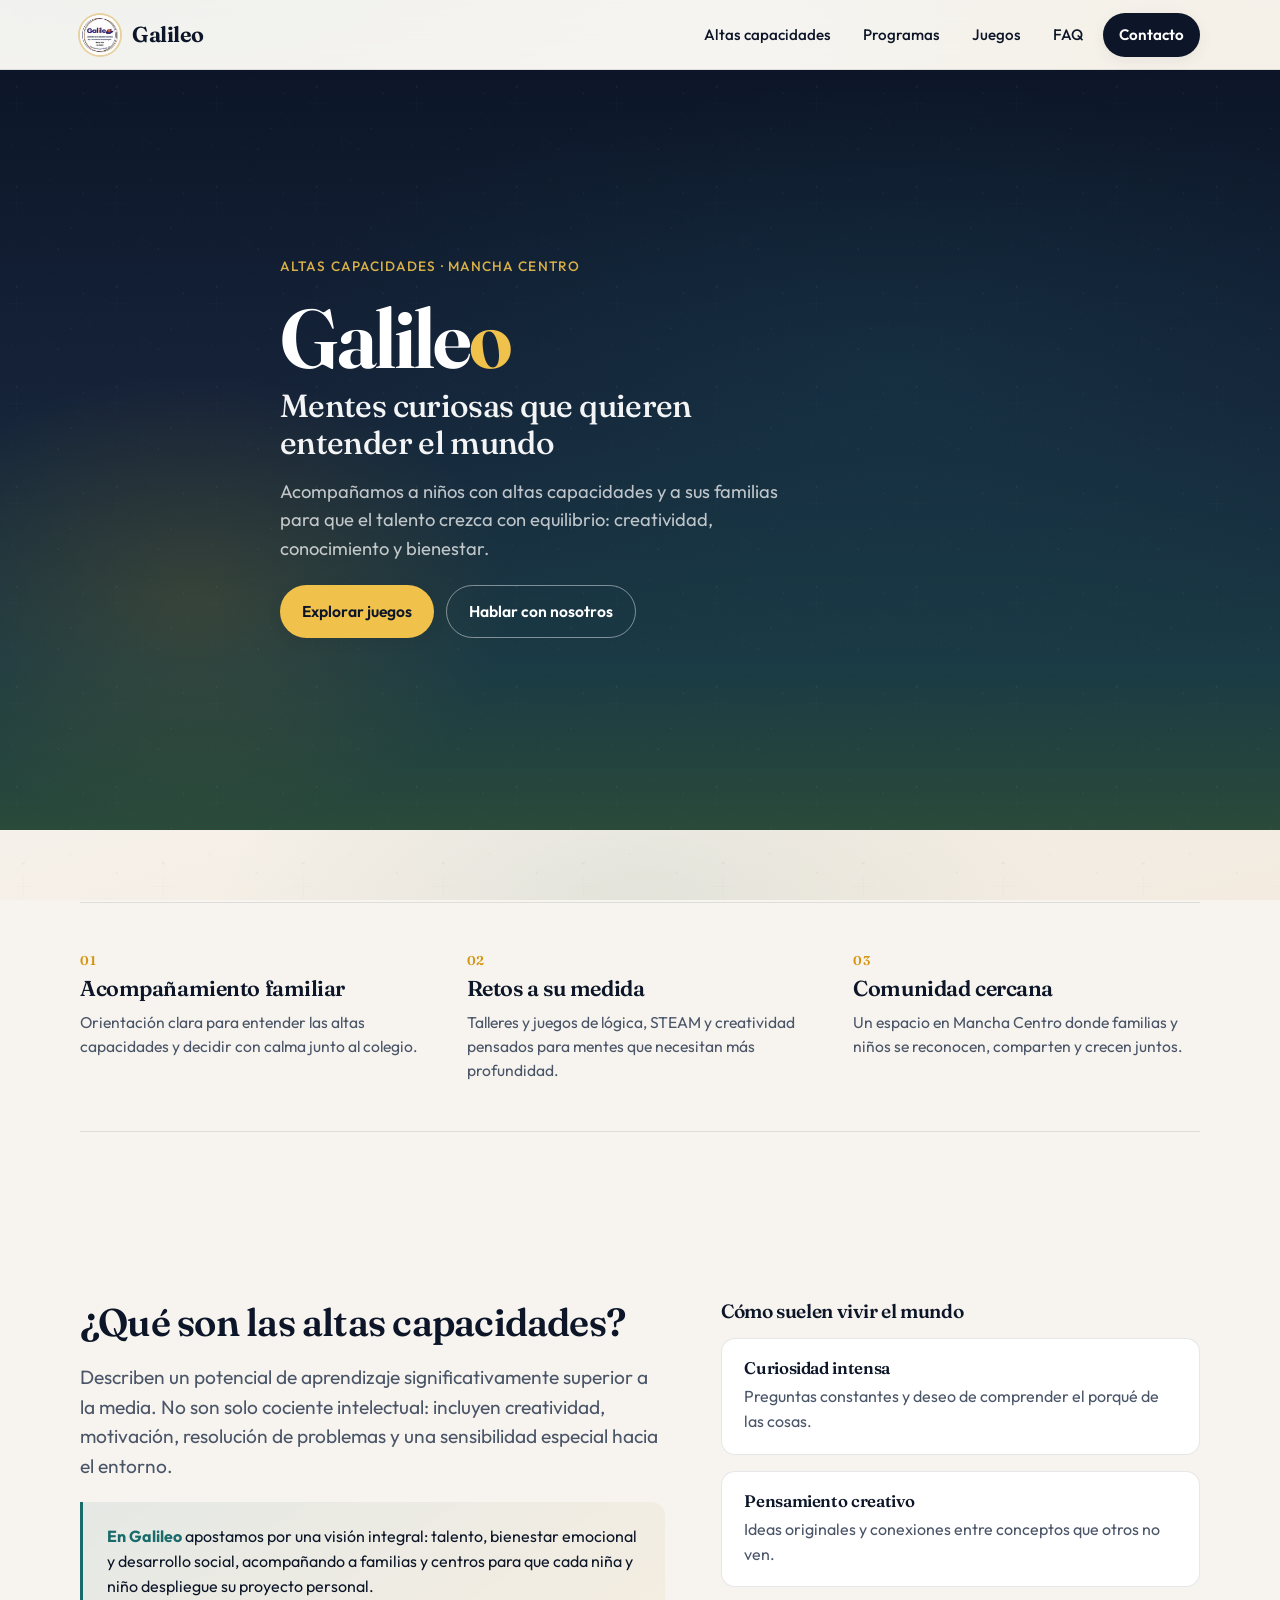
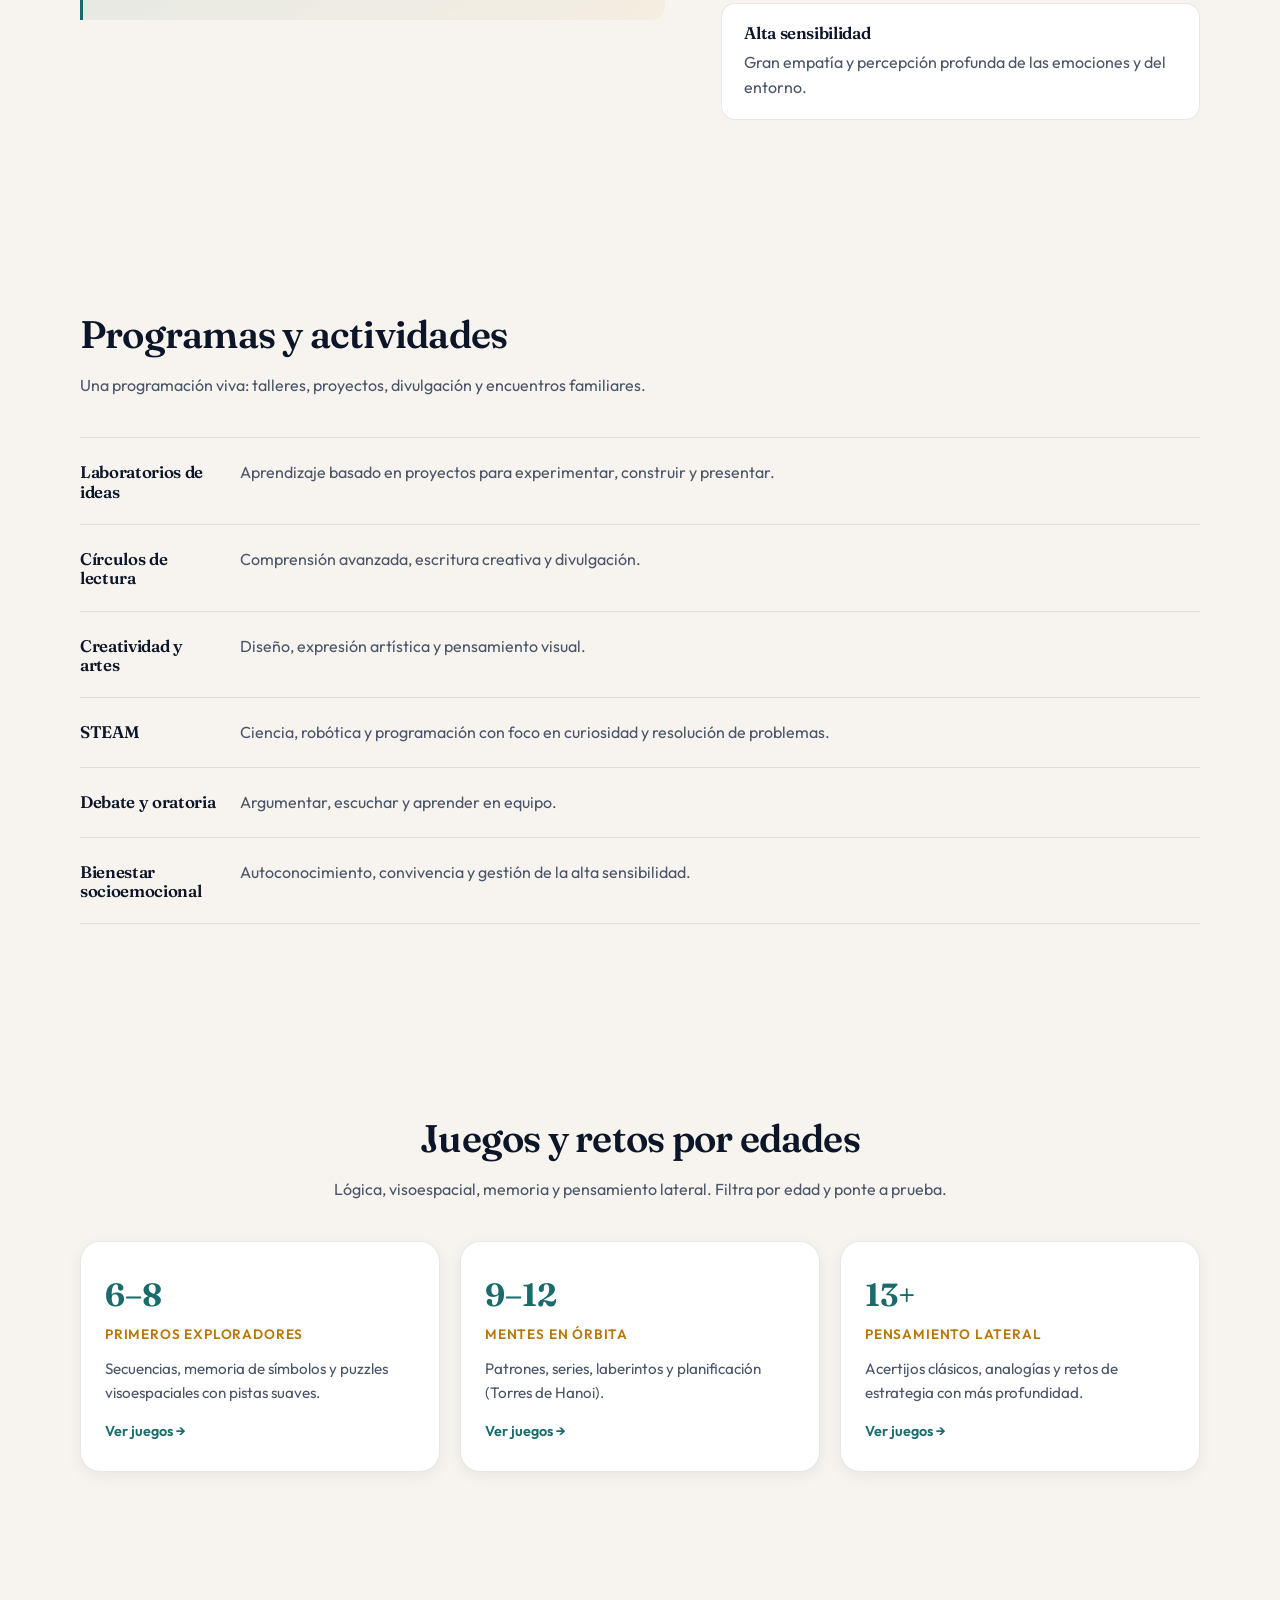
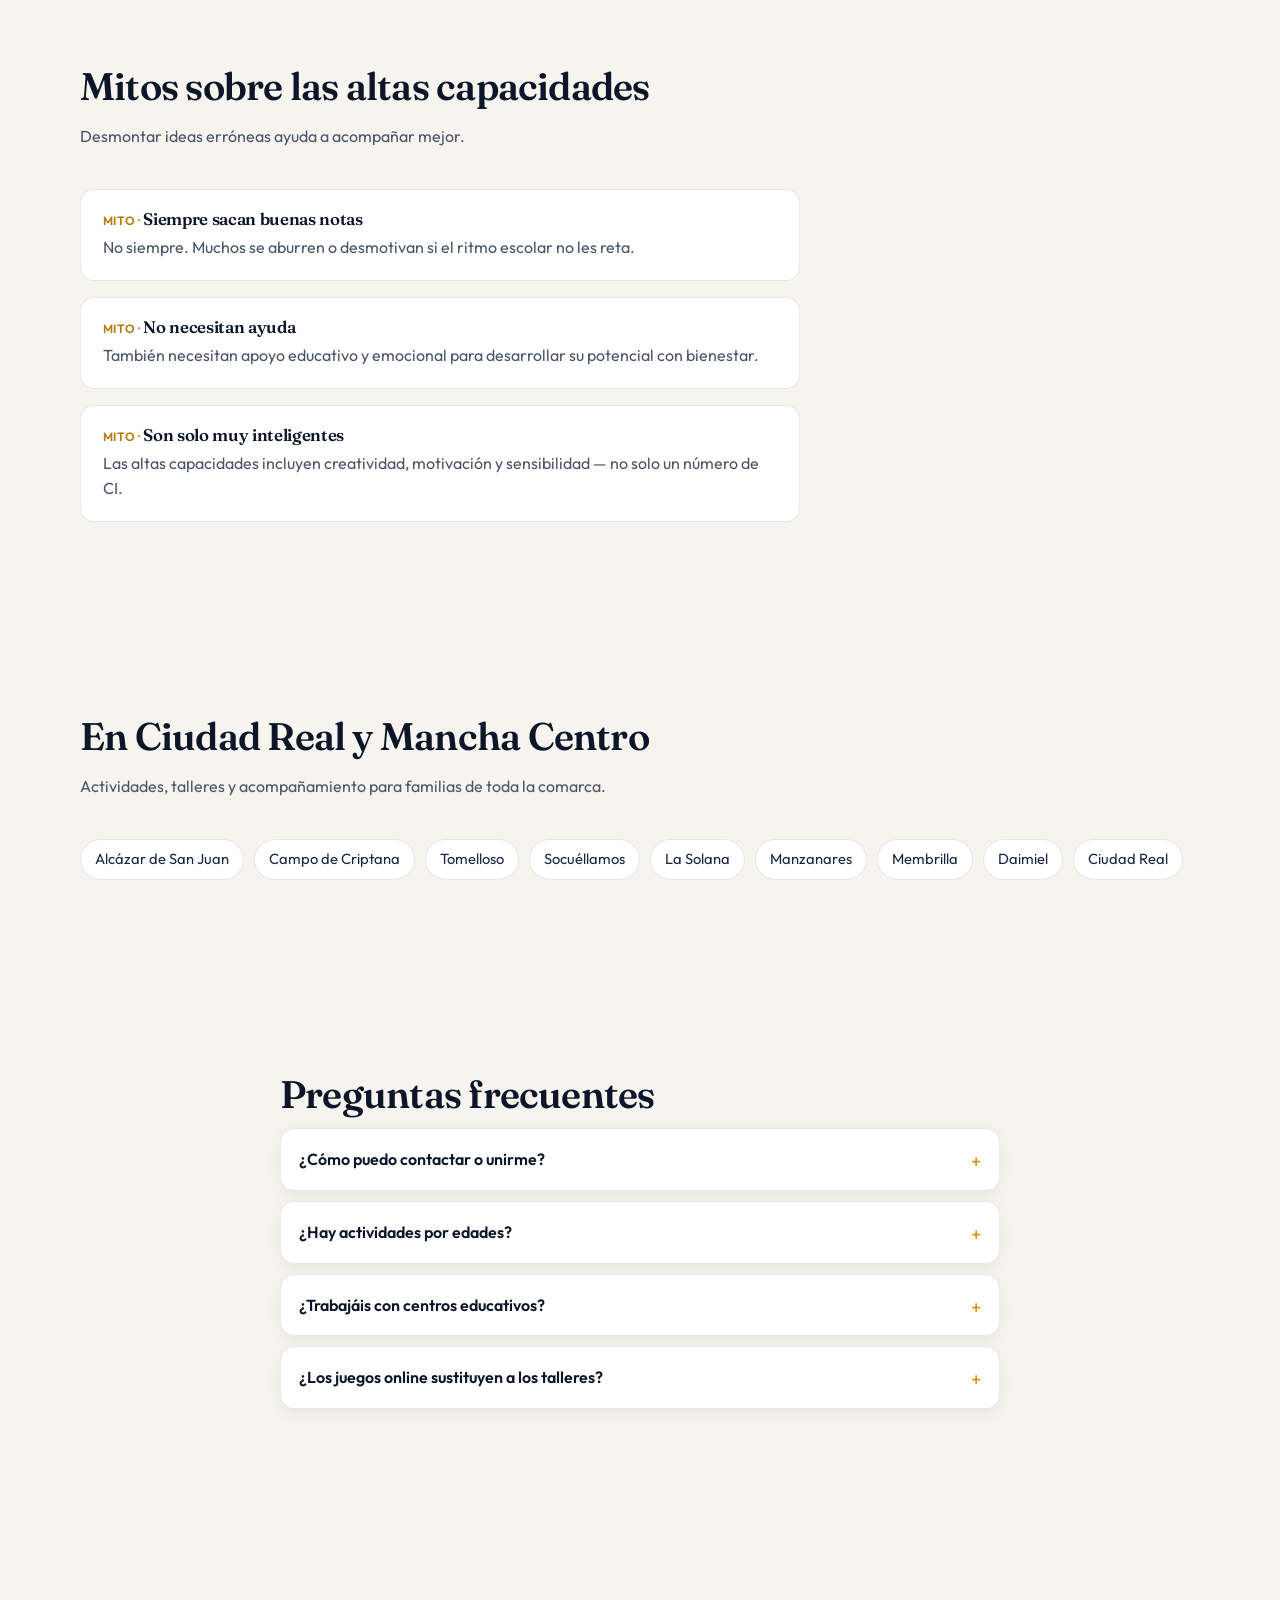
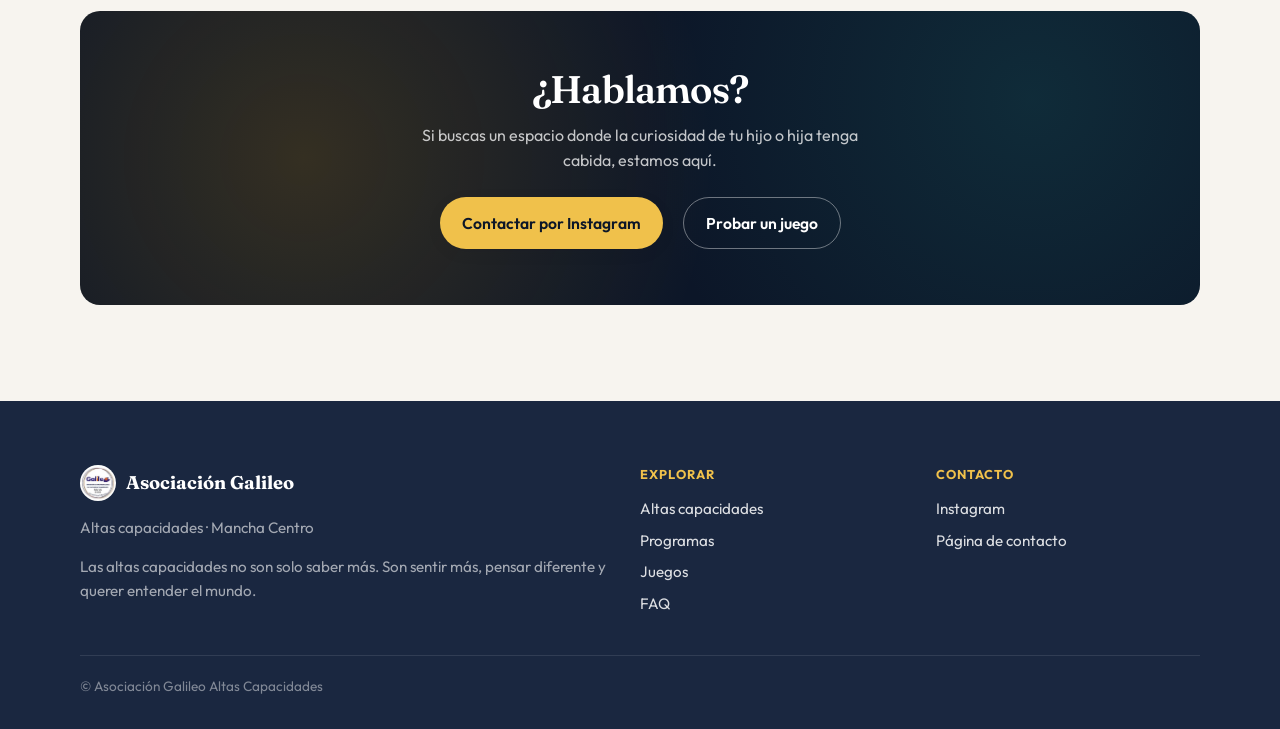
==== commit ef547da3: "Fix menú móvil opaco para que no se vea el hero detrás Co-authored-by: joserra15 <joserra15@users.no" ====
--- a/index.html
+++ b/index.html
@@ -196,15 +196,15 @@
           <p class="muted">Desmontar ideas erróneas ayuda a acompañar mejor.</p>
         </div>
         <div class="myth-list">
-          <div class="myth">
+          <div class="myth myth-bust">
             <h3>Siempre sacan buenas notas</h3>
             <p>No siempre. Muchos se aburren o desmotivan si el ritmo escolar no les reta.</p>
           </div>
-          <div class="myth">
+          <div class="myth myth-bust">
             <h3>No necesitan ayuda</h3>
             <p>También necesitan apoyo educativo y emocional para desarrollar su potencial con bienestar.</p>
           </div>
-          <div class="myth">
+          <div class="myth myth-bust">
             <h3>Son solo muy inteligentes</h3>
             <p>Las altas capacidades incluyen creatividad, motivación y sensibilidad — no solo un número de CI.</p>
           </div>
--- a/css/styles.css
+++ b/css/styles.css
@@ -631,7 +631,7 @@
   margin-bottom: 6px;
 }
 
-.myth h3::before {
+.myth.myth-bust h3::before {
   content: "Mito · ";
   font-family: var(--font-body);
   font-size: 0.75rem;
@@ -1494,12 +1494,12 @@
     flex-direction: column;
     justify-content: center;
     gap: 8px;
-    background: color-mix(in oklab, var(--paper) 96%, transparent);
-    backdrop-filter: blur(16px);
+    background: var(--paper);
     padding: 80px 24px 40px;
     opacity: 0;
     visibility: hidden;
     transition: opacity 0.25s, visibility 0.25s;
+    z-index: 105;
   }
 
   .menu.open {
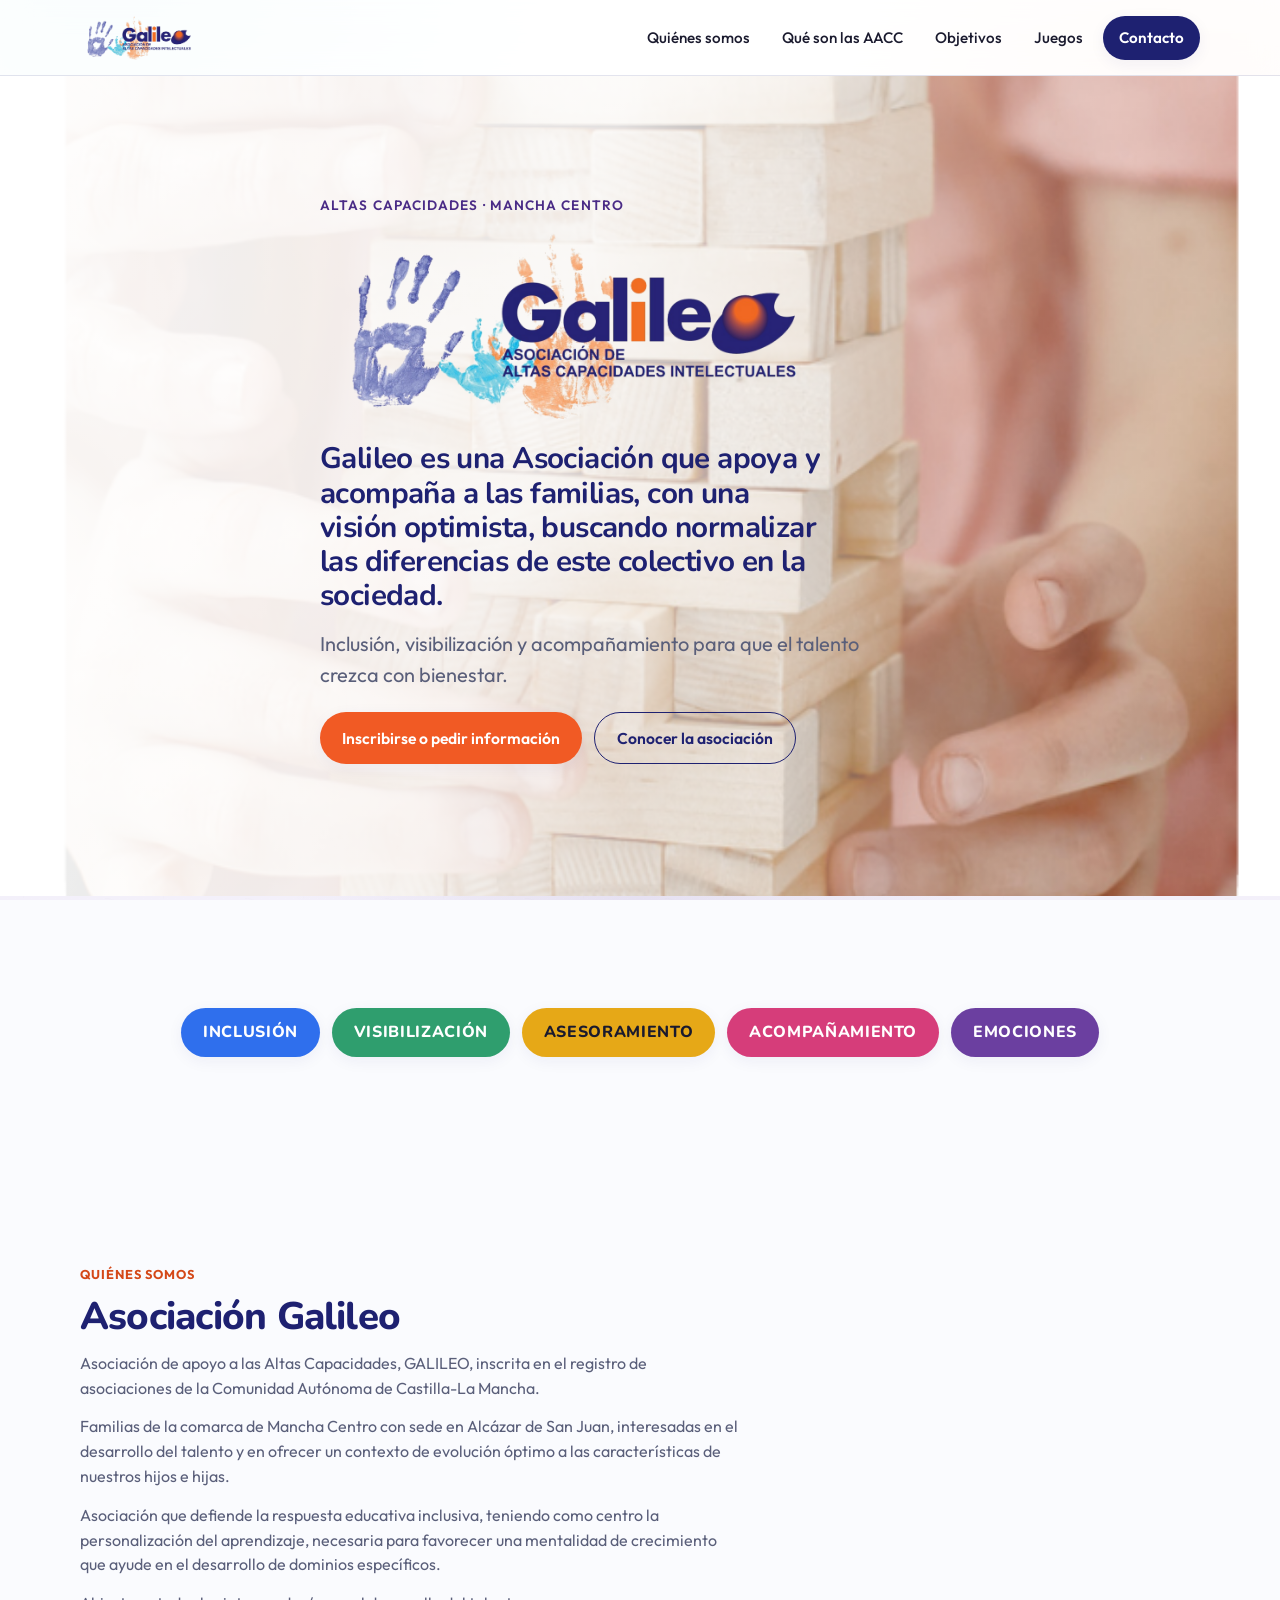
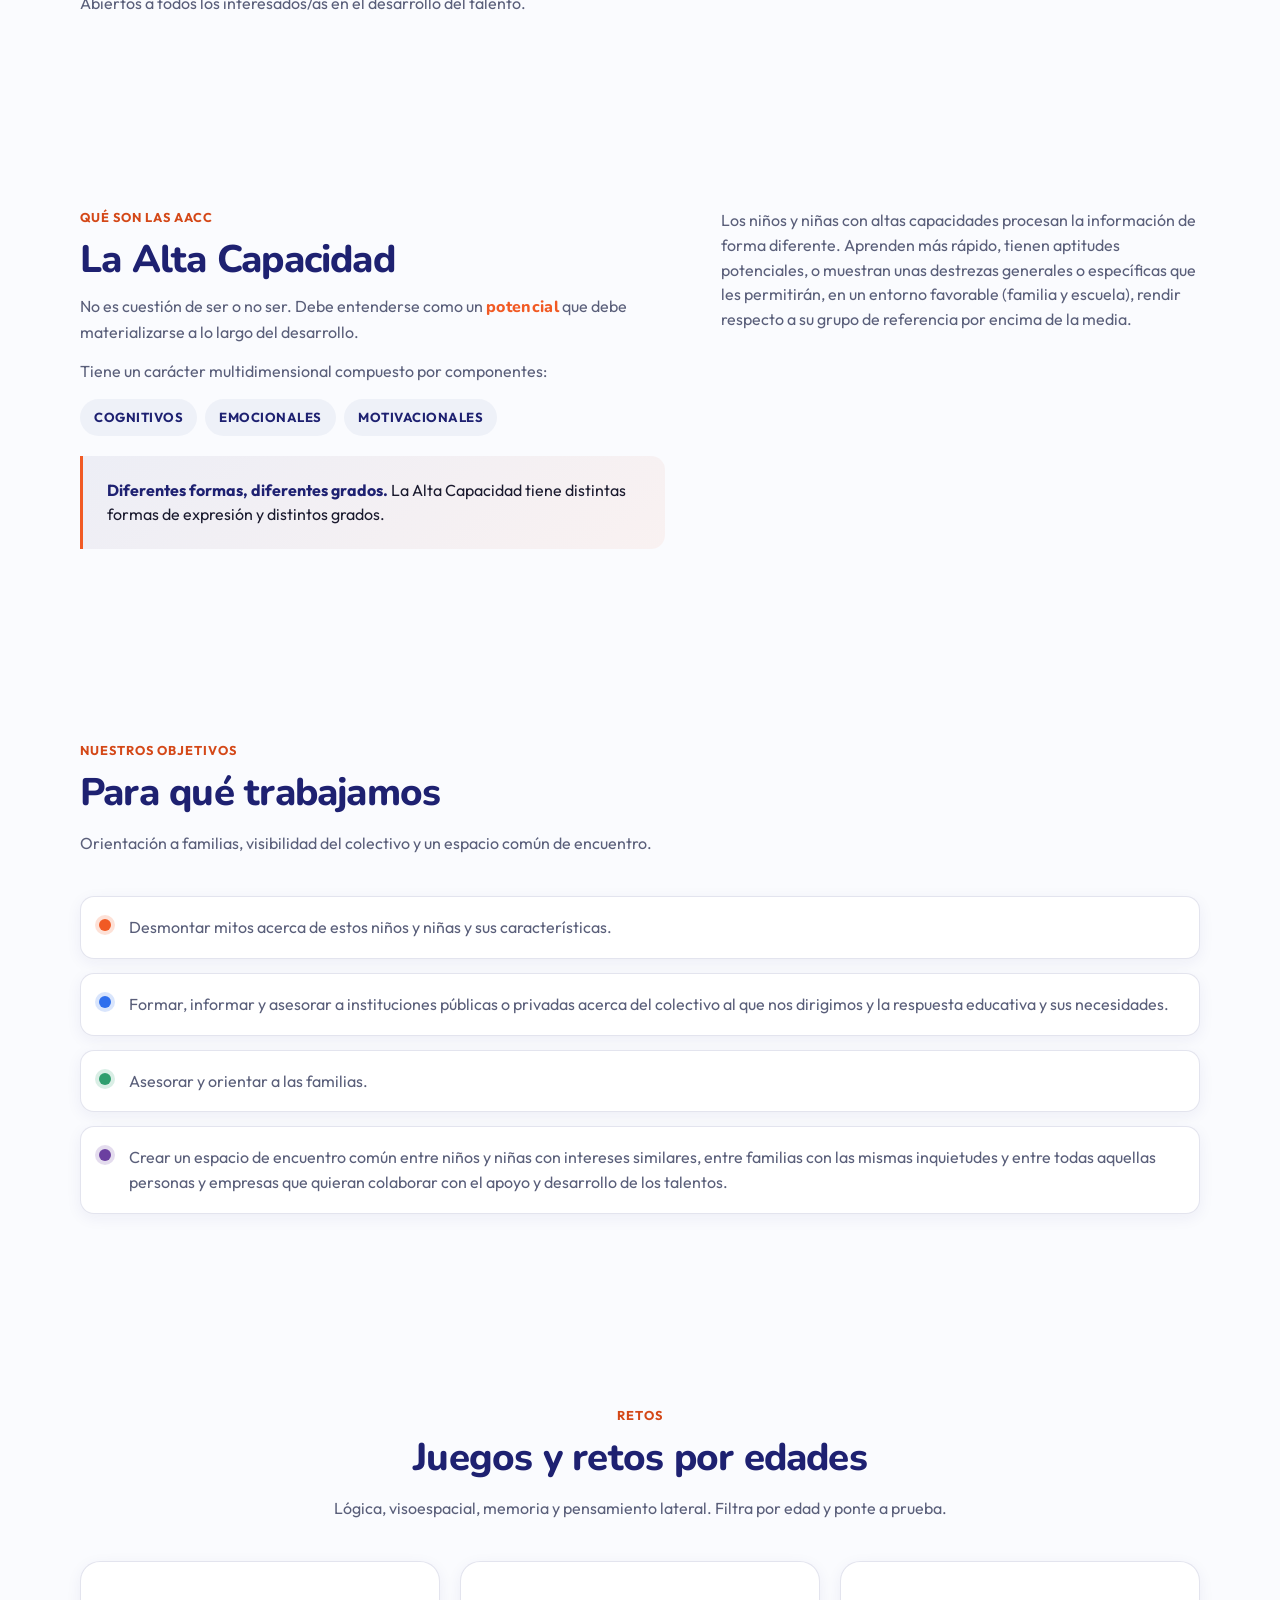
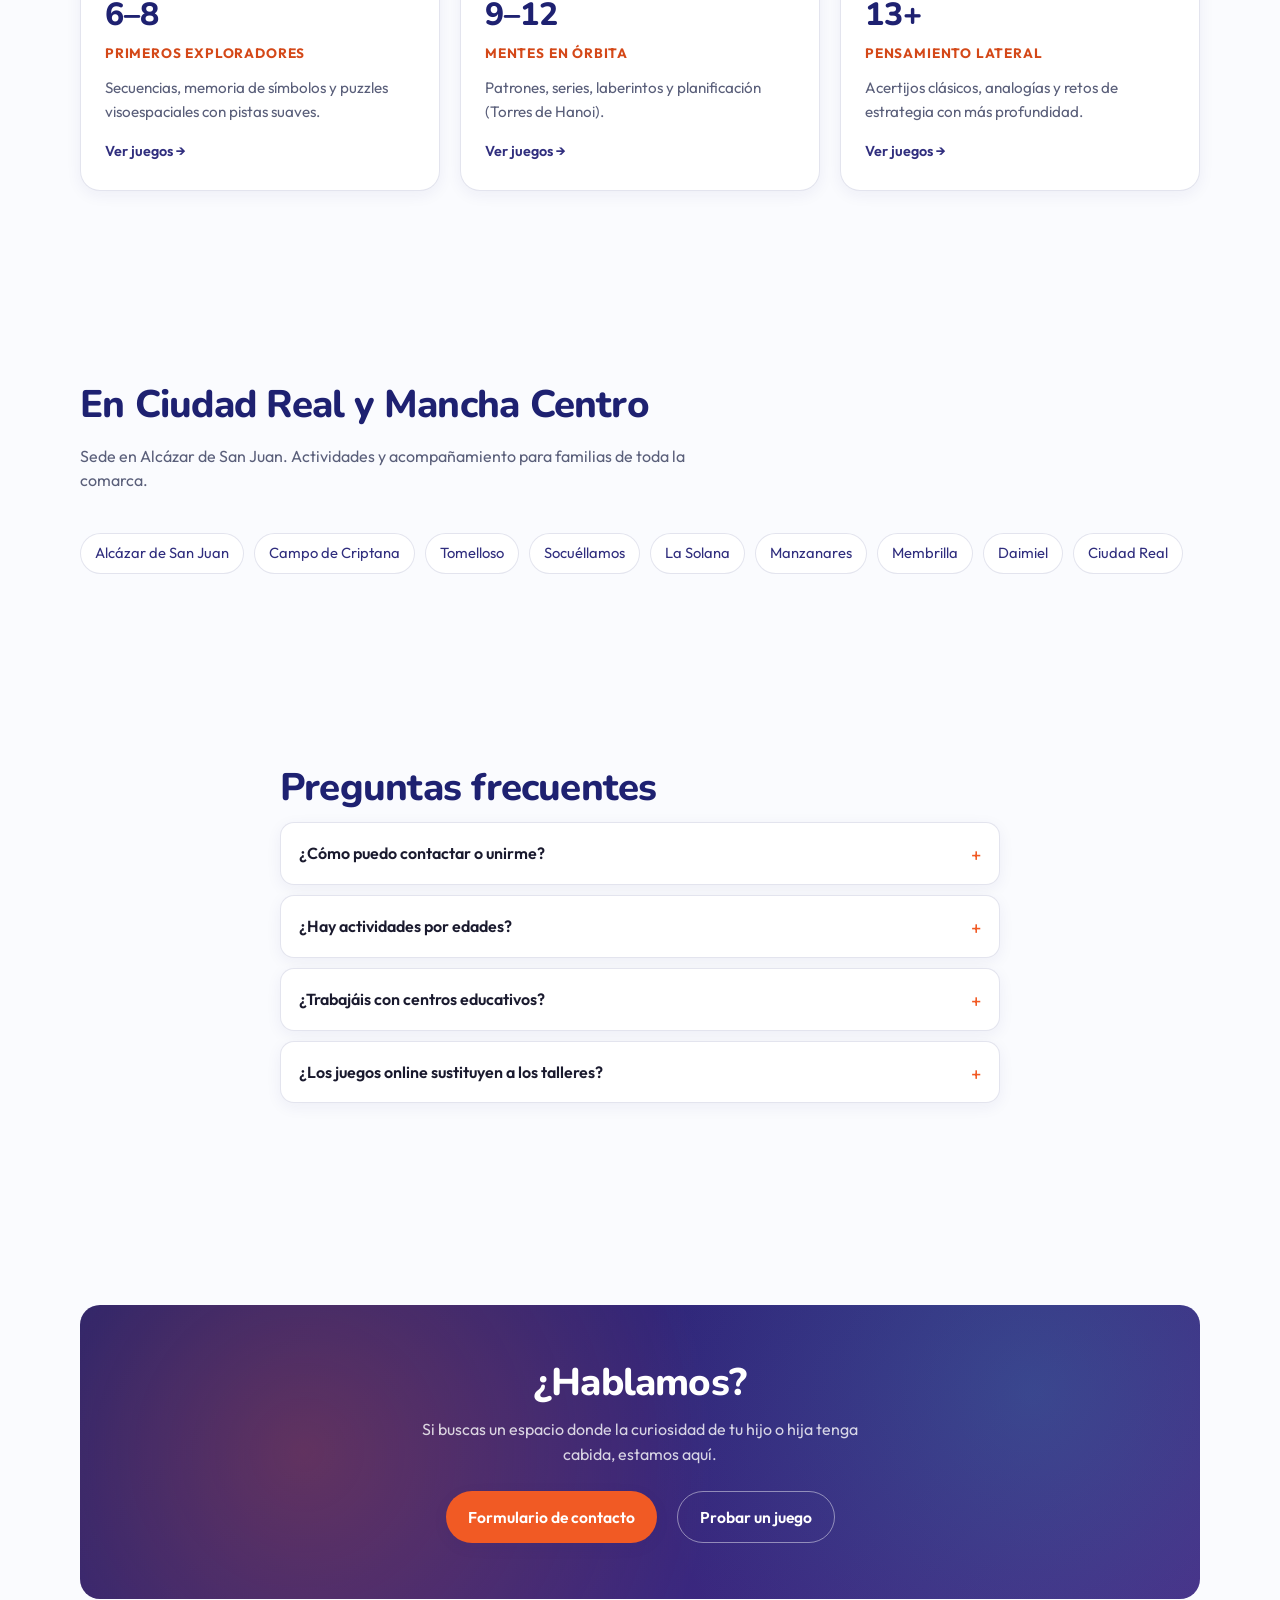
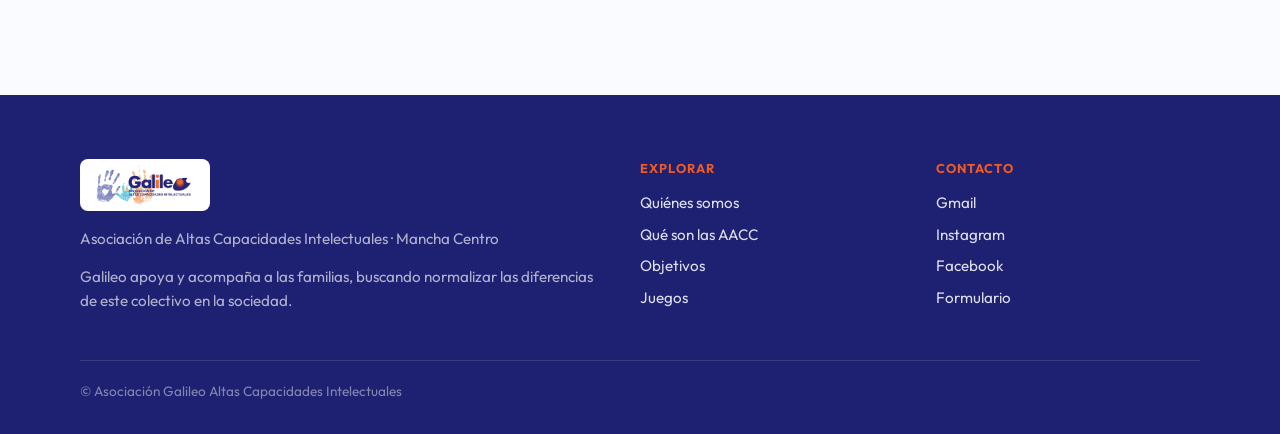
==== commit 0e95ae2a: "Restyle web Galileo con logo oficial, textos del tríptico y formulario Incorpora el logo oficial, la" ====
--- a/index.html
+++ b/index.html
@@ -4,32 +4,36 @@
   <meta charset="utf-8" />
   <meta name="viewport" content="width=device-width, initial-scale=1" />
   <title>Asociación Galileo | Altas Capacidades en Ciudad Real y Mancha Centro</title>
-  <meta name="description" content="Asociación Galileo: acompañamiento a niños con altas capacidades y sus familias en Ciudad Real y Mancha Centro. Talleres, orientación y juegos de lógica y visoespacial." />
-  <meta name="keywords" content="altas capacidades, niños superdotados, asociación altas capacidades, educación talento, altas capacidades Ciudad Real, Mancha Centro" />
+  <meta name="description" content="Galileo es una Asociación que apoya y acompaña a las familias, con una visión optimista, buscando normalizar las diferencias de este colectivo en la sociedad. Mancha Centro." />
+  <meta name="keywords" content="altas capacidades, niños superdotados, asociación altas capacidades, Galileo, Alcázar de San Juan, Mancha Centro, Castilla-La Mancha" />
   <link rel="canonical" href="https://asociaciongalileoaltascapacidades.es/" />
 
   <meta property="og:type" content="website" />
   <meta property="og:title" content="Asociación Galileo | Altas Capacidades" />
-  <meta property="og:description" content="Acompañamos a niños con altas capacidades y sus familias en Mancha Centro. Talleres, orientación y retos cognitivos." />
+  <meta property="og:description" content="Apoyamos y acompañamos a las familias, buscando normalizar las diferencias de este colectivo en la sociedad." />
   <meta property="og:url" content="https://asociaciongalileoaltascapacidades.es/" />
-  <meta property="og:image" content="https://asociaciongalileoaltascapacidades.es/assets/logo-galileo.png" />
-  <meta name="twitter:card" content="summary" />
+  <meta property="og:image" content="https://asociaciongalileoaltascapacidades.es/assets/logo-galileo-oficial.png" />
+  <meta name="twitter:card" content="summary_large_image" />
 
   <script type="application/ld+json">
   {
     "@context": "https://schema.org",
     "@type": "Organization",
-    "name": "Asociación Galileo Altas Capacidades",
+    "name": "Asociación Galileo Altas Capacidades Intelectuales",
     "url": "https://asociaciongalileoaltascapacidades.es",
-    "logo": "https://asociaciongalileoaltascapacidades.es/assets/logo-galileo.png",
-    "sameAs": ["https://www.instagram.com/altascapacidadesgalileo/"],
-    "description": "Asociación dedicada al apoyo de niños con altas capacidades y sus familias en Ciudad Real y Mancha Centro."
+    "logo": "https://asociaciongalileoaltascapacidades.es/assets/logo-galileo-oficial.png",
+    "email": "altascapacidadesgalileo@gmail.com",
+    "sameAs": [
+      "https://www.instagram.com/altascapacidadesgalileo/",
+      "https://www.facebook.com/altascapacidadesgalileo"
+    ],
+    "description": "Asociación de apoyo a las Altas Capacidades inscrita en Castilla-La Mancha, con sede en Alcázar de San Juan (Mancha Centro)."
   }
   </script>
 
   <link rel="preconnect" href="https://fonts.googleapis.com" />
   <link rel="preconnect" href="https://fonts.gstatic.com" crossorigin />
-  <link href="https://fonts.googleapis.com/css2?family=Fraunces:opsz,wght@9..144,500;600;650&family=Outfit:wght@400;500;600;700&display=swap" rel="stylesheet" />
+  <link href="https://fonts.googleapis.com/css2?family=Nunito:wght@600;700;800&family=Outfit:wght@400;500;600;700&display=swap" rel="stylesheet" />
   <link rel="icon" href="assets/logo-galileo.png" type="image/png" />
   <link rel="stylesheet" href="css/styles.css" />
 </head>
@@ -39,18 +43,17 @@
 
   <header class="header">
     <div class="container nav">
-      <a class="brand" href="./">
-        <img src="assets/logo-galileo.png" alt="" width="40" height="40" />
-        <span class="brand-name">Galileo</span>
+      <a class="brand" href="./" aria-label="Asociación Galileo — Inicio">
+        <img class="brand-logo" src="assets/logo-galileo-oficial.png" alt="Galileo — Asociación de Altas Capacidades Intelectuales" width="200" height="73" />
       </a>
       <button class="nav-toggle" type="button" aria-label="Abrir menú" aria-expanded="false" aria-controls="menu-principal">
         <span></span><span></span><span></span>
       </button>
       <nav class="menu" id="menu-principal" aria-label="Principal">
-        <a href="#que-es">Altas capacidades</a>
-        <a href="#programas">Programas</a>
+        <a href="#quienes-somos">Quiénes somos</a>
+        <a href="#que-es">Qué son las AACC</a>
+        <a href="#objetivos">Objetivos</a>
         <a href="juegos.html">Juegos</a>
-        <a href="#faq">FAQ</a>
         <a href="contacto.html" class="cta">Contacto</a>
       </nav>
     </div>
@@ -60,36 +63,49 @@
     <section class="hero">
       <div class="container hero-inner">
         <p class="hero-tag">Altas capacidades · Mancha Centro</p>
-        <p class="hero-brand">Galile<span>o</span></p>
-        <h1>Mentes curiosas que quieren entender el mundo</h1>
+        <img class="brand-logo-lg" src="assets/logo-galileo-oficial.png" alt="Galileo — Asociación de Altas Capacidades Intelectuales" width="520" height="190" />
+        <h1>
+          Galileo es una Asociación que apoya y acompaña a las familias, con una visión optimista, buscando <strong>normalizar</strong> las diferencias de este colectivo en la sociedad.
+        </h1>
         <p class="hero-lead">
-          Acompañamos a niños con altas capacidades y a sus familias para que el talento crezca con equilibrio: creatividad, conocimiento y bienestar.
+          Inclusión, visibilización y acompañamiento para que el talento crezca con bienestar.
         </p>
         <div class="actions">
-          <a class="btn" href="juegos.html">Explorar juegos</a>
-          <a class="btn alt" href="contacto.html">Hablar con nosotros</a>
-        </div>
-      </div>
-    </section>
-
-    <section class="section-tight" id="familias" aria-labelledby="familias-title">
-      <div class="container">
-        <div class="promises">
-          <div class="promise">
-            <div class="promise-num">01</div>
-            <h3 id="familias-title">Acompañamiento familiar</h3>
-            <p>Orientación clara para entender las altas capacidades y decidir con calma junto al colegio.</p>
-          </div>
-          <div class="promise">
-            <div class="promise-num">02</div>
-            <h3>Retos a su medida</h3>
-            <p>Talleres y juegos de lógica, STEAM y creatividad pensados para mentes que necesitan más profundidad.</p>
-          </div>
-          <div class="promise">
-            <div class="promise-num">03</div>
-            <h3>Comunidad cercana</h3>
-            <p>Un espacio en Mancha Centro donde familias y niños se reconocen, comparten y crecen juntos.</p>
-          </div>
+          <a class="btn" href="contacto.html">Inscribirse o pedir información</a>
+          <a class="btn alt" href="#quienes-somos">Conocer la asociación</a>
+        </div>
+      </div>
+    </section>
+
+    <section class="section-tight" aria-label="Pilares de Galileo">
+      <div class="container">
+        <div class="pillars">
+          <span class="pillar">Inclusión</span>
+          <span class="pillar">Visibilización</span>
+          <span class="pillar">Asesoramiento</span>
+          <span class="pillar">Acompañamiento</span>
+          <span class="pillar">Emociones</span>
+        </div>
+      </div>
+    </section>
+
+    <section id="quienes-somos" class="section">
+      <div class="container">
+        <p class="eyebrow">Quiénes somos</p>
+        <h2>Asociación Galileo</h2>
+        <div class="prose">
+          <p>
+            Asociación de apoyo a las Altas Capacidades, GALILEO, inscrita en el registro de asociaciones de la Comunidad Autónoma de Castilla-La Mancha.
+          </p>
+          <p>
+            Familias de la comarca de Mancha Centro con sede en Alcázar de San Juan, interesadas en el desarrollo del talento y en ofrecer un contexto de evolución óptimo a las características de nuestros hijos e hijas.
+          </p>
+          <p>
+            Asociación que defiende la respuesta educativa inclusiva, teniendo como centro la personalización del aprendizaje, necesaria para favorecer una mentalidad de crecimiento que ayude en el desarrollo de dominios específicos.
+          </p>
+          <p>
+            Abiertos a todos los interesados/as en el desarrollo del talento.
+          </p>
         </div>
       </div>
     </section>
@@ -97,72 +113,56 @@
     <section id="que-es" class="section">
       <div class="container split">
         <div>
-          <h2>¿Qué son las altas capacidades?</h2>
-          <p class="lead">
-            Describen un potencial de aprendizaje significativamente superior a la media. No son solo cociente intelectual: incluyen creatividad, motivación, resolución de problemas y una sensibilidad especial hacia el entorno.
-          </p>
+          <p class="eyebrow">Qué son las AACC</p>
+          <h2>La Alta Capacidad</h2>
+          <div class="prose">
+            <p>
+              No es cuestión de ser o no ser. Debe entenderse como un
+              <span class="highlight-word">potencial</span>
+              que debe materializarse a lo largo del desarrollo.
+            </p>
+            <p>
+              Tiene un carácter multidimensional compuesto por componentes:
+            </p>
+          </div>
+          <div class="component-tags" aria-label="Componentes">
+            <span>Cognitivos</span>
+            <span>Emocionales</span>
+            <span>Motivacionales</span>
+          </div>
           <div class="callout" role="note">
-            <strong>En Galileo</strong> apostamos por una visión integral: talento, bienestar emocional y desarrollo social, acompañando a familias y centros para que cada niña y niño despliegue su proyecto personal.
-          </div>
-        </div>
-        <div>
-          <h3 style="margin-bottom:16px">Cómo suelen vivir el mundo</h3>
-          <div class="myth-list" style="margin-top:0">
-            <div class="myth">
-              <h3 style="font-size:1.05rem">Curiosidad intensa</h3>
-              <p>Preguntas constantes y deseo de comprender el porqué de las cosas.</p>
-            </div>
-            <div class="myth">
-              <h3 style="font-size:1.05rem">Pensamiento creativo</h3>
-              <p>Ideas originales y conexiones entre conceptos que otros no ven.</p>
-            </div>
-            <div class="myth">
-              <h3 style="font-size:1.05rem">Alta sensibilidad</h3>
-              <p>Gran empatía y percepción profunda de las emociones y del entorno.</p>
-            </div>
-          </div>
-        </div>
-      </div>
-    </section>
-
-    <section id="programas" class="section">
+            <strong>Diferentes formas, diferentes grados.</strong>
+            La Alta Capacidad tiene distintas formas de expresión y distintos grados.
+          </div>
+        </div>
+        <div class="prose">
+          <p>
+            Los niños y niñas con altas capacidades procesan la información de forma diferente. Aprenden más rápido, tienen aptitudes potenciales, o muestran unas destrezas generales o específicas que les permitirán, en un entorno favorable (familia y escuela), rendir respecto a su grupo de referencia por encima de la media.
+          </p>
+        </div>
+      </div>
+    </section>
+
+    <section id="objetivos" class="section">
       <div class="container">
         <div class="section-intro">
-          <h2>Programas y actividades</h2>
-          <p class="muted">Una programación viva: talleres, proyectos, divulgación y encuentros familiares.</p>
-        </div>
-        <div class="program-list">
-          <div class="program-row">
-            <h3>Laboratorios de ideas</h3>
-            <p>Aprendizaje basado en proyectos para experimentar, construir y presentar.</p>
-          </div>
-          <div class="program-row">
-            <h3>Círculos de lectura</h3>
-            <p>Comprensión avanzada, escritura creativa y divulgación.</p>
-          </div>
-          <div class="program-row">
-            <h3>Creatividad y artes</h3>
-            <p>Diseño, expresión artística y pensamiento visual.</p>
-          </div>
-          <div class="program-row">
-            <h3>STEAM</h3>
-            <p>Ciencia, robótica y programación con foco en curiosidad y resolución de problemas.</p>
-          </div>
-          <div class="program-row">
-            <h3>Debate y oratoria</h3>
-            <p>Argumentar, escuchar y aprender en equipo.</p>
-          </div>
-          <div class="program-row">
-            <h3>Bienestar socioemocional</h3>
-            <p>Autoconocimiento, convivencia y gestión de la alta sensibilidad.</p>
-          </div>
-        </div>
+          <p class="eyebrow">Nuestros objetivos</p>
+          <h2>Para qué trabajamos</h2>
+          <p class="muted">Orientación a familias, visibilidad del colectivo y un espacio común de encuentro.</p>
+        </div>
+        <ul class="objective-list">
+          <li>Desmontar mitos acerca de estos niños y niñas y sus características.</li>
+          <li>Formar, informar y asesorar a instituciones públicas o privadas acerca del colectivo al que nos dirigimos y la respuesta educativa y sus necesidades.</li>
+          <li>Asesorar y orientar a las familias.</li>
+          <li>Crear un espacio de encuentro común entre niños y niñas con intereses similares, entre familias con las mismas inquietudes y entre todas aquellas personas y empresas que quieran colaborar con el apoyo y desarrollo de los talentos.</li>
+        </ul>
       </div>
     </section>
 
     <section id="edades" class="section">
       <div class="container">
         <div class="section-intro center" style="margin-inline:auto">
+          <p class="eyebrow" style="text-align:center">Retos</p>
           <h2>Juegos y retos por edades</h2>
           <p class="muted" style="margin-inline:auto">Lógica, visoespacial, memoria y pensamiento lateral. Filtra por edad y ponte a prueba.</p>
         </div>
@@ -192,32 +192,9 @@
     <section class="section">
       <div class="container">
         <div class="section-intro">
-          <h2>Mitos sobre las altas capacidades</h2>
-          <p class="muted">Desmontar ideas erróneas ayuda a acompañar mejor.</p>
-        </div>
-        <div class="myth-list">
-          <div class="myth myth-bust">
-            <h3>Siempre sacan buenas notas</h3>
-            <p>No siempre. Muchos se aburren o desmotivan si el ritmo escolar no les reta.</p>
-          </div>
-          <div class="myth myth-bust">
-            <h3>No necesitan ayuda</h3>
-            <p>También necesitan apoyo educativo y emocional para desarrollar su potencial con bienestar.</p>
-          </div>
-          <div class="myth myth-bust">
-            <h3>Son solo muy inteligentes</h3>
-            <p>Las altas capacidades incluyen creatividad, motivación y sensibilidad — no solo un número de CI.</p>
-          </div>
-        </div>
-      </div>
-    </section>
-
-    <section class="section">
-      <div class="container">
-        <div class="section-intro">
           <h2>En Ciudad Real y Mancha Centro</h2>
           <p class="muted">
-            Actividades, talleres y acompañamiento para familias de toda la comarca.
+            Sede en Alcázar de San Juan. Actividades y acompañamiento para familias de toda la comarca.
           </p>
         </div>
         <div class="town-cloud" aria-label="Localidades">
@@ -239,7 +216,7 @@
         <h2>Preguntas frecuentes</h2>
         <details>
           <summary>¿Cómo puedo contactar o unirme?</summary>
-          <p>Escríbenos por Instagram: <a href="https://www.instagram.com/altascapacidadesgalileo/" target="_blank" rel="noopener">@altascapacidadesgalileo</a>. Te contamos cómo participar o colaborar.</p>
+          <p>Usa el <a href="contacto.html">formulario de contacto</a> para inscribirte o pedir información. También puedes escribir a <a href="mailto:altascapacidadesgalileo@gmail.com">altascapacidadesgalileo@gmail.com</a> o por Instagram: <a href="https://www.instagram.com/altascapacidadesgalileo/" target="_blank" rel="noopener">@altascapacidadesgalileo</a>.</p>
         </details>
         <details>
           <summary>¿Hay actividades por edades?</summary>
@@ -247,7 +224,7 @@
         </details>
         <details>
           <summary>¿Trabajáis con centros educativos?</summary>
-          <p>Sí. Colaboramos con equipos docentes y orientadores para ajustar medidas y enriquecer el currículo.</p>
+          <p>Sí. Formamos, informamos y asesoramos a instituciones públicas o privadas acerca del colectivo y la respuesta educativa.</p>
         </details>
         <details>
           <summary>¿Los juegos online sustituyen a los talleres?</summary>
@@ -262,7 +239,7 @@
           <h2>¿Hablamos?</h2>
           <p>Si buscas un espacio donde la curiosidad de tu hijo o hija tenga cabida, estamos aquí.</p>
           <div class="actions" style="justify-content:center;margin-top:0">
-            <a class="btn" href="https://www.instagram.com/altascapacidadesgalileo/" target="_blank" rel="noopener">Contactar por Instagram</a>
+            <a class="btn" href="contacto.html">Formulario de contacto</a>
             <a class="btn alt" href="juegos.html">Probar un juego</a>
           </div>
         </div>
@@ -274,31 +251,32 @@
     <div class="container cols">
       <div>
         <div class="footer-brand">
-          <img src="assets/logo-galileo.png" alt="" width="36" height="36" />
-          <strong>Asociación Galileo</strong>
-        </div>
-        <p>Altas capacidades · Mancha Centro</p>
-        <p>Las altas capacidades no son solo saber más. Son sentir más, pensar diferente y querer entender el mundo.</p>
+          <img src="assets/logo-galileo-oficial.png" alt="Galileo" width="180" height="66" />
+        </div>
+        <p>Asociación de Altas Capacidades Intelectuales · Mancha Centro</p>
+        <p>Galileo apoya y acompaña a las familias, buscando normalizar las diferencias de este colectivo en la sociedad.</p>
       </div>
       <div>
         <h4>Explorar</h4>
         <ul>
-          <li><a href="#que-es">Altas capacidades</a></li>
-          <li><a href="#programas">Programas</a></li>
+          <li><a href="#quienes-somos">Quiénes somos</a></li>
+          <li><a href="#que-es">Qué son las AACC</a></li>
+          <li><a href="#objetivos">Objetivos</a></li>
           <li><a href="juegos.html">Juegos</a></li>
-          <li><a href="#faq">FAQ</a></li>
         </ul>
       </div>
       <div>
         <h4>Contacto</h4>
         <ul>
+          <li><a href="mailto:altascapacidadesgalileo@gmail.com">Gmail</a></li>
           <li><a href="https://www.instagram.com/altascapacidadesgalileo/" target="_blank" rel="noopener">Instagram</a></li>
-          <li><a href="contacto.html">Página de contacto</a></li>
+          <li><a href="https://www.facebook.com/altascapacidadesgalileo" target="_blank" rel="noopener">Facebook</a></li>
+          <li><a href="contacto.html">Formulario</a></li>
         </ul>
       </div>
     </div>
     <div class="container footer-copy">
-      © Asociación Galileo Altas Capacidades
+      © Asociación Galileo Altas Capacidades Intelectuales
     </div>
   </footer>
 
--- a/css/styles.css
+++ b/css/styles.css
@@ -1,33 +1,43 @@
 /* =========================================================
-   GALILEO v2 • Observatorio
-   Tipografía: Fraunces + Outfit
-   Paleta: tinta, ámbar, cielo nocturno suave
+   GALILEO • Asociación de Altas Capacidades
+   Tipografía: Nunito + Outfit
+   Paleta: navy, naranja, huellas (cyan/violeta), tríptico
    ========================================================= */
 
 :root {
-  --ink: #0c1628;
-  --ink-soft: #1a2740;
-  --sky: #e8eef6;
-  --sky-deep: #c5d4e8;
-  --paper: #f7f4ef;
+  --ink: #1e2171;
+  --ink-soft: #302e7e;
+  --navy: #1e2171;
+  --orange: #f15a24;
+  --orange-deep: #d44818;
+  --violet: #4a2b86;
+  --cyan: #2bb3c0;
+  --sky: #eef1f8;
+  --sky-deep: #d4daf0;
+  --paper: #fafbfe;
   --surface: #ffffff;
-  --text: #0c1628;
-  --muted: #4a5568;
-  --line: rgba(12, 22, 40, 0.1);
-  --amber: #d4920a;
-  --amber-deep: #b87808;
-  --teal: #1a6b6b;
-  --teal-soft: #2a8a8a;
-  --star: #f0c14b;
-  --shadow-sm: 0 4px 16px rgba(12, 22, 40, 0.06);
-  --shadow: 0 12px 40px rgba(12, 22, 40, 0.1);
-  --ring: 0 0 0 3px rgba(212, 146, 10, 0.35);
+  --text: #1a1a2e;
+  --muted: #5a5f7a;
+  --line: rgba(30, 33, 113, 0.12);
+  --amber: #f15a24;
+  --amber-deep: #d44818;
+  --teal: #302e7e;
+  --teal-soft: #4a2b86;
+  --star: #f15a24;
+  --pillar-blue: #2f6fed;
+  --pillar-green: #2f9e6e;
+  --pillar-yellow: #e6a817;
+  --pillar-magenta: #d63d7a;
+  --pillar-purple: #6b3fa0;
+  --shadow-sm: 0 4px 16px rgba(30, 33, 113, 0.06);
+  --shadow: 0 12px 40px rgba(30, 33, 113, 0.1);
+  --ring: 0 0 0 3px rgba(241, 90, 36, 0.35);
   --r-sm: 8px;
   --r-md: 14px;
   --r-lg: 20px;
   --container: min(1120px, 90%);
-  --header-h: 70px;
-  --font-display: "Fraunces", Georgia, "Times New Roman", serif;
+  --header-h: 76px;
+  --font-display: "Nunito", system-ui, sans-serif;
   --font-body: "Outfit", system-ui, sans-serif;
   --ease: cubic-bezier(0.22, 1, 0.36, 1);
 }
@@ -59,11 +69,11 @@
 }
 
 a {
-  color: var(--teal);
+  color: var(--ink-soft);
 }
 
 a:hover {
-  color: var(--amber-deep);
+  color: var(--orange-deep);
 }
 
 :focus-visible {
@@ -77,10 +87,10 @@
   inset: 0;
   z-index: -2;
   background:
-    radial-gradient(ellipse 80% 50% at 10% -10%, rgba(26, 107, 107, 0.12), transparent 55%),
-    radial-gradient(ellipse 70% 45% at 95% 5%, rgba(212, 146, 10, 0.14), transparent 50%),
-    radial-gradient(ellipse 60% 40% at 50% 100%, rgba(26, 107, 107, 0.08), transparent 55%),
-    linear-gradient(165deg, #eef3f9 0%, var(--paper) 45%, #f3ebe0 100%);
+    radial-gradient(ellipse 70% 45% at 8% 0%, rgba(43, 179, 192, 0.14), transparent 55%),
+    radial-gradient(ellipse 60% 40% at 92% 8%, rgba(241, 90, 36, 0.12), transparent 50%),
+    radial-gradient(ellipse 50% 35% at 50% 100%, rgba(74, 43, 134, 0.08), transparent 55%),
+    linear-gradient(180deg, #ffffff 0%, var(--paper) 55%, #f3f0fa 100%);
   pointer-events: none;
 }
 
@@ -88,7 +98,7 @@
   position: fixed;
   inset: 0;
   z-index: -1;
-  opacity: 0.07;
+  opacity: 0.045;
   background-image: url("../assets/pattern.svg");
   background-size: 140px;
   pointer-events: none;
@@ -128,9 +138,10 @@
 h3,
 .brand-name {
   font-family: var(--font-display);
-  font-weight: 600;
+  font-weight: 800;
   line-height: 1.15;
   letter-spacing: -0.02em;
+  color: var(--ink);
 }
 
 h2 {
@@ -151,6 +162,15 @@
 .section-intro.center {
   margin-inline: auto;
   text-align: center;
+}
+
+.eyebrow {
+  font-size: 0.8rem;
+  font-weight: 700;
+  letter-spacing: 0.08em;
+  text-transform: uppercase;
+  color: var(--orange-deep);
+  margin: 0 0 10px;
 }
 
 /* ---- Header / Nav ---- */
@@ -160,7 +180,7 @@
   z-index: 100;
   height: var(--header-h);
   backdrop-filter: blur(14px) saturate(1.1);
-  background: color-mix(in oklab, var(--paper) 78%, transparent);
+  background: color-mix(in oklab, #fff 82%, transparent);
   border-bottom: 1px solid var(--line);
 }
 
@@ -181,16 +201,19 @@
   z-index: 110;
 }
 
-.brand img {
-  width: 40px;
-  height: 40px;
-  border-radius: 50%;
-  box-shadow: 0 0 0 2px rgba(212, 146, 10, 0.35);
-}
-
-.brand-name {
-  font-size: 1.35rem;
-  font-weight: 650;
+.brand img,
+.brand-logo {
+  width: auto;
+  height: 44px;
+  border-radius: 0;
+  box-shadow: none;
+}
+
+.brand-logo-lg {
+  width: min(520px, 92vw);
+  height: auto;
+  margin: 0 0 20px;
+  animation: fadeUp 0.8s var(--ease) both;
 }
 
 .menu {
@@ -210,12 +233,12 @@
 }
 
 .menu a:hover {
-  background: rgba(26, 107, 107, 0.08);
-  color: var(--teal);
+  background: rgba(30, 33, 113, 0.06);
+  color: var(--ink);
 }
 
 .menu a[aria-current="page"] {
-  color: var(--teal);
+  color: var(--ink);
   font-weight: 600;
 }
 
@@ -233,7 +256,7 @@
 
 .menu .cta:hover,
 a.cta:hover {
-  background: var(--teal);
+  background: var(--orange);
   transform: translateY(-1px);
   color: #fff !important;
 }
@@ -296,7 +319,7 @@
 }
 
 .btn:hover {
-  background: var(--teal);
+  background: var(--orange);
   transform: translateY(-2px);
   box-shadow: var(--shadow);
   color: #fff;
@@ -315,12 +338,12 @@
 }
 
 .btn.amber {
-  background: var(--amber);
-  color: var(--ink);
+  background: var(--orange);
+  color: #fff;
 }
 
 .btn.amber:hover {
-  background: var(--amber-deep);
+  background: var(--orange-deep);
   color: #fff;
 }
 
@@ -339,10 +362,10 @@
 /* ---- Hero ---- */
 .hero {
   position: relative;
-  min-height: min(92vh, 760px);
+  min-height: min(92vh, 820px);
   display: flex;
   align-items: center;
-  padding: clamp(48px, 8vw, 80px) 0 clamp(64px, 10vw, 100px);
+  padding: clamp(40px, 6vw, 72px) 0 clamp(56px, 8vw, 88px);
   overflow: hidden;
 }
 
@@ -351,72 +374,52 @@
   position: absolute;
   inset: 0;
   background:
-    radial-gradient(ellipse 90% 70% at 70% 40%, rgba(26, 107, 107, 0.18), transparent 55%),
-    radial-gradient(ellipse 50% 60% at 15% 70%, rgba(212, 146, 10, 0.16), transparent 50%),
-    linear-gradient(180deg, #0c1628 0%, #152238 42%, #1a3a45 78%, #2a4a3a 100%);
+    linear-gradient(105deg, rgba(255, 255, 255, 0.96) 0%, rgba(255, 255, 255, 0.88) 42%, rgba(255, 255, 255, 0.35) 68%, transparent 100%),
+    url("../assets/hero-bloques.png") right center / cover no-repeat,
+    linear-gradient(135deg, #f7f4ff 0%, #fff5ef 50%, #eef9fb 100%);
   z-index: 0;
-}
-
-.hero::after {
-  content: "";
-  position: absolute;
-  inset: 0;
-  background-image: url("../assets/pattern.svg");
-  background-size: 100px;
-  opacity: 0.12;
-  z-index: 0;
-  filter: invert(1);
 }
 
 .hero-inner {
   position: relative;
   z-index: 1;
-  max-width: 720px;
-}
-
-.hero-brand {
-  font-family: var(--font-display);
-  font-size: clamp(2.8rem, 8vw, 5.2rem);
-  font-weight: 650;
-  color: #fff;
-  margin: 0 0 8px;
-  letter-spacing: -0.03em;
-  line-height: 1;
-  animation: fadeUp 0.8s var(--ease) both;
-}
-
-.hero-brand span {
-  color: var(--star);
+  max-width: 640px;
 }
 
 .hero-tag {
   display: inline-block;
   font-size: 0.85rem;
-  font-weight: 500;
+  font-weight: 600;
   letter-spacing: 0.08em;
   text-transform: uppercase;
-  color: rgba(240, 193, 75, 0.9);
-  margin-bottom: 20px;
+  color: var(--violet);
+  margin: 0 0 16px;
   animation: fadeUp 0.8s 0.08s var(--ease) both;
 }
 
 .hero h1 {
-  font-size: clamp(1.45rem, 3.2vw, 2rem);
-  font-weight: 500;
-  color: rgba(255, 255, 255, 0.95);
+  font-size: clamp(1.35rem, 2.8vw, 1.85rem);
+  font-weight: 700;
+  color: var(--ink);
   margin: 0 0 16px;
-  max-width: 22ch;
+  max-width: 28ch;
   animation: fadeUp 0.8s 0.15s var(--ease) both;
 }
 
 .hero .hero-lead {
-  font-size: clamp(1rem, 1.8vw, 1.15rem);
-  color: rgba(255, 255, 255, 0.72);
+  font-size: clamp(1.05rem, 1.8vw, 1.25rem);
+  color: var(--muted);
   max-width: 42ch;
   margin: 0;
   font-family: var(--font-body);
   font-weight: 400;
+  line-height: 1.55;
   animation: fadeUp 0.8s 0.22s var(--ease) both;
+}
+
+.hero .hero-lead strong {
+  color: var(--orange-deep);
+  font-weight: 700;
 }
 
 .hero .actions {
@@ -424,25 +427,24 @@
 }
 
 .hero .btn {
-  background: var(--star);
-  color: var(--ink);
+  background: var(--orange);
+  color: #fff;
 }
 
 .hero .btn:hover {
-  background: #fff;
-  color: var(--ink);
+  background: var(--orange-deep);
+  color: #fff;
 }
 
 .hero .btn.alt {
   background: transparent;
+  color: var(--ink);
+  border-color: var(--ink);
+}
+
+.hero .btn.alt:hover {
+  background: var(--ink);
   color: #fff;
-  border-color: rgba(255, 255, 255, 0.45);
-}
-
-.hero .btn.alt:hover {
-  background: rgba(255, 255, 255, 0.12);
-  color: #fff;
-  border-color: #fff;
 }
 
 @keyframes fadeUp {
@@ -457,7 +459,7 @@
 }
 
 @media (prefers-reduced-motion: reduce) {
-  .hero-brand,
+  .brand-logo-lg,
   .hero-tag,
   .hero h1,
   .hero .hero-lead,
@@ -466,7 +468,42 @@
   }
 }
 
-/* ---- Promise strip ---- */
+/* ---- Pillars (tríptico) ---- */
+.pillars {
+  display: flex;
+  flex-wrap: wrap;
+  gap: 12px;
+  justify-content: center;
+  padding: clamp(28px, 4vw, 40px) 0;
+}
+
+.pillar {
+  display: inline-flex;
+  align-items: center;
+  justify-content: center;
+  padding: 12px 22px;
+  border-radius: 999px;
+  color: #fff;
+  font-family: var(--font-display);
+  font-weight: 800;
+  font-size: clamp(0.85rem, 1.4vw, 1rem);
+  letter-spacing: 0.04em;
+  text-transform: uppercase;
+  box-shadow: var(--shadow-sm);
+  transition: transform 0.25s var(--ease);
+}
+
+.pillar:hover {
+  transform: translateY(-3px);
+}
+
+.pillar:nth-child(1) { background: var(--pillar-blue); }
+.pillar:nth-child(2) { background: var(--pillar-green); }
+.pillar:nth-child(3) { background: var(--pillar-yellow); color: #1a1a2e; }
+.pillar:nth-child(4) { background: var(--pillar-magenta); }
+.pillar:nth-child(5) { background: var(--pillar-purple); }
+
+/* ---- Promise strip (legacy / secondary) ---- */
 .promises {
   display: grid;
   grid-template-columns: repeat(3, 1fr);
@@ -491,8 +528,8 @@
 .promise-num {
   font-family: var(--font-display);
   font-size: 0.8rem;
-  font-weight: 600;
-  color: var(--amber);
+  font-weight: 800;
+  color: var(--orange);
   letter-spacing: 0.06em;
   margin-bottom: 6px;
 }
@@ -506,18 +543,89 @@
 }
 
 .callout {
-  background: linear-gradient(145deg, rgba(26, 107, 107, 0.08), rgba(212, 146, 10, 0.06));
-  border-left: 3px solid var(--teal);
+  background: linear-gradient(145deg, rgba(30, 33, 113, 0.06), rgba(241, 90, 36, 0.06));
+  border-left: 3px solid var(--orange);
   border-radius: 0 var(--r-md) var(--r-md) 0;
   padding: 22px 24px;
   margin-top: 20px;
 }
 
 .callout strong {
-  color: var(--teal);
-}
-
-/* ---- Program list (not card dashboard) ---- */
+  color: var(--ink);
+}
+
+.prose p {
+  color: var(--muted);
+  margin: 0 0 14px;
+  max-width: 60ch;
+}
+
+.prose p:last-child {
+  margin-bottom: 0;
+}
+
+.highlight-word {
+  display: inline-block;
+  font-family: var(--font-display);
+  font-weight: 800;
+  color: var(--orange);
+  letter-spacing: 0.02em;
+}
+
+.component-tags {
+  display: flex;
+  flex-wrap: wrap;
+  gap: 8px;
+  margin: 16px 0 20px;
+}
+
+.component-tags span {
+  padding: 8px 14px;
+  border-radius: 999px;
+  font-size: 0.82rem;
+  font-weight: 700;
+  letter-spacing: 0.04em;
+  text-transform: uppercase;
+  background: var(--sky);
+  color: var(--ink);
+}
+
+/* ---- Objectives list ---- */
+.objective-list {
+  list-style: none;
+  padding: 0;
+  margin: 24px 0 0;
+  display: grid;
+  gap: 14px;
+}
+
+.objective-list li {
+  position: relative;
+  padding: 18px 20px 18px 48px;
+  background: var(--surface);
+  border: 1px solid var(--line);
+  border-radius: var(--r-md);
+  color: var(--muted);
+  box-shadow: var(--shadow-sm);
+}
+
+.objective-list li::before {
+  content: "";
+  position: absolute;
+  left: 18px;
+  top: 22px;
+  width: 12px;
+  height: 12px;
+  border-radius: 50%;
+  background: var(--orange);
+  box-shadow: 0 0 0 4px rgba(241, 90, 36, 0.18);
+}
+
+.objective-list li:nth-child(2)::before { background: var(--pillar-blue); box-shadow: 0 0 0 4px rgba(47, 111, 237, 0.18); }
+.objective-list li:nth-child(3)::before { background: var(--pillar-green); box-shadow: 0 0 0 4px rgba(47, 158, 110, 0.18); }
+.objective-list li:nth-child(4)::before { background: var(--pillar-purple); box-shadow: 0 0 0 4px rgba(107, 63, 160, 0.18); }
+
+/* ---- Program list ---- */
 .program-list {
   display: flex;
   flex-direction: column;
@@ -537,7 +645,7 @@
 }
 
 .program-row:hover {
-  background: rgba(26, 107, 107, 0.04);
+  background: rgba(30, 33, 113, 0.04);
   margin-inline: -12px;
   padding-inline: 12px;
 }
@@ -583,17 +691,17 @@
 .age-panel .age-range {
   font-family: var(--font-display);
   font-size: 2rem;
-  font-weight: 650;
-  color: var(--teal);
+  font-weight: 800;
+  color: var(--ink);
   margin-bottom: 4px;
 }
 
 .age-panel .age-label {
   font-size: 0.85rem;
-  font-weight: 600;
+  font-weight: 700;
   text-transform: uppercase;
   letter-spacing: 0.06em;
-  color: var(--amber-deep);
+  color: var(--orange-deep);
   margin-bottom: 12px;
 }
 
@@ -608,7 +716,7 @@
   margin-top: 16px;
   font-weight: 600;
   font-size: 0.9rem;
-  color: var(--teal);
+  color: var(--ink-soft);
 }
 
 /* ---- Myths ---- */
@@ -638,7 +746,7 @@
   font-weight: 600;
   letter-spacing: 0.04em;
   text-transform: uppercase;
-  color: var(--amber-deep);
+  color: var(--orange-deep);
 }
 
 .myth p {
@@ -691,7 +799,7 @@
 .faq summary::after {
   content: "+";
   float: right;
-  color: var(--amber);
+  color: var(--orange);
   font-weight: 400;
   font-size: 1.2rem;
 }
@@ -708,7 +816,7 @@
 
 /* ---- CTA band ---- */
 .cta-band {
-  background: var(--ink);
+  background: linear-gradient(135deg, var(--ink) 0%, var(--violet) 100%);
   color: #fff;
   border-radius: var(--r-lg);
   padding: clamp(36px, 5vw, 56px);
@@ -722,8 +830,8 @@
   position: absolute;
   inset: 0;
   background:
-    radial-gradient(circle at 20% 50%, rgba(212, 146, 10, 0.2), transparent 45%),
-    radial-gradient(circle at 85% 30%, rgba(26, 107, 107, 0.25), transparent 40%);
+    radial-gradient(circle at 20% 50%, rgba(241, 90, 36, 0.28), transparent 45%),
+    radial-gradient(circle at 85% 30%, rgba(43, 179, 192, 0.22), transparent 40%);
   pointer-events: none;
 }
 
@@ -734,27 +842,32 @@
 }
 
 .cta-band p {
-  opacity: 0.75;
+  opacity: 0.8;
   max-width: 42ch;
   margin: 0 auto 24px;
 }
 
 .cta-band .btn {
   position: relative;
-  background: var(--star);
-  color: var(--ink);
+  background: var(--orange);
+  color: #fff;
 }
 
 .cta-band .btn.alt {
   background: transparent;
   color: #fff;
-  border-color: rgba(255, 255, 255, 0.4);
+  border-color: rgba(255, 255, 255, 0.45);
   margin-left: 8px;
+}
+
+.cta-band .btn.alt:hover {
+  background: rgba(255, 255, 255, 0.12);
+  color: #fff;
 }
 
 /* ---- Footer ---- */
 .footer {
-  background: var(--ink-soft);
+  background: var(--ink);
   color: rgba(255, 255, 255, 0.85);
   padding: clamp(40px, 6vw, 64px) 0 32px;
   margin-top: 0;
@@ -771,7 +884,7 @@
   font-size: 0.8rem;
   text-transform: uppercase;
   letter-spacing: 0.08em;
-  color: var(--star);
+  color: var(--orange);
   margin: 0 0 12px;
 }
 
@@ -781,12 +894,12 @@
 }
 
 .footer a:hover {
-  color: var(--star);
+  color: var(--orange);
 }
 
 .footer p,
 .footer li {
-  color: rgba(255, 255, 255, 0.6);
+  color: rgba(255, 255, 255, 0.65);
   font-size: 0.95rem;
 }
 
@@ -804,13 +917,16 @@
   display: flex;
   align-items: center;
   gap: 10px;
-  margin-bottom: 8px;
+  margin-bottom: 12px;
 }
 
 .footer-brand img {
-  width: 36px;
-  height: 36px;
-  border-radius: 50%;
+  width: auto;
+  height: 52px;
+  border-radius: 0;
+  background: #fff;
+  padding: 6px 10px;
+  border-radius: var(--r-sm);
 }
 
 .footer-brand strong {
@@ -822,30 +938,179 @@
 .footer-copy {
   margin-top: 32px;
   padding-top: 20px;
-  border-top: 1px solid rgba(255, 255, 255, 0.1);
+  border-top: 1px solid rgba(255, 255, 255, 0.12);
   font-size: 0.85rem;
   color: rgba(255, 255, 255, 0.45);
 }
 
-/* ---- Contact ---- */
+/* ---- Contact + form ---- */
+.contact-layout {
+  display: grid;
+  grid-template-columns: 1fr 1.15fr;
+  gap: clamp(28px, 5vw, 48px);
+  align-items: start;
+}
+
 .contact-card {
   background: var(--surface);
   border-radius: var(--r-lg);
-  padding: clamp(28px, 4vw, 40px);
+  padding: clamp(24px, 4vw, 32px);
   box-shadow: var(--shadow);
   border: 1px solid var(--line);
-  max-width: 560px;
 }
 
 .contact-card .ig-handle {
   font-family: var(--font-display);
-  font-size: 1.5rem;
+  font-size: 1.35rem;
+  font-weight: 800;
   margin: 12px 0 8px;
 }
 
 .contact-card .ig-handle a {
-  color: var(--teal);
+  color: var(--ink);
   text-decoration: none;
+}
+
+.contact-channels {
+  list-style: none;
+  padding: 0;
+  margin: 0 0 20px;
+}
+
+.contact-channels li {
+  margin-bottom: 10px;
+  color: var(--muted);
+  font-size: 0.98rem;
+}
+
+.contact-channels a {
+  color: var(--ink-soft);
+  font-weight: 600;
+  text-decoration: none;
+  word-break: break-word;
+}
+
+.contact-channels a:hover {
+  color: var(--orange-deep);
+}
+
+.contact-form {
+  background: var(--surface);
+  border-radius: var(--r-lg);
+  padding: clamp(24px, 4vw, 36px);
+  box-shadow: var(--shadow);
+  border: 1px solid var(--line);
+}
+
+.contact-form h2 {
+  font-size: clamp(1.4rem, 2.5vw, 1.8rem);
+  margin: 0 0 8px;
+}
+
+.form-grid {
+  display: grid;
+  grid-template-columns: 1fr 1fr;
+  gap: 16px;
+  margin-top: 20px;
+}
+
+.form-field {
+  display: flex;
+  flex-direction: column;
+  gap: 6px;
+}
+
+.form-field.full {
+  grid-column: 1 / -1;
+}
+
+.form-field label {
+  font-size: 0.88rem;
+  font-weight: 600;
+  color: var(--ink);
+}
+
+.form-field .optional {
+  font-weight: 400;
+  color: var(--muted);
+}
+
+.form-field input,
+.form-field select,
+.form-field textarea {
+  width: 100%;
+  padding: 12px 14px;
+  border: 1.5px solid var(--line);
+  border-radius: var(--r-sm);
+  font-family: var(--font-body);
+  font-size: 1rem;
+  color: var(--text);
+  background: var(--paper);
+  transition: border-color 0.2s, box-shadow 0.2s;
+}
+
+.form-field input:focus,
+.form-field select:focus,
+.form-field textarea:focus {
+  outline: none;
+  border-color: var(--orange);
+  box-shadow: var(--ring);
+}
+
+.form-field textarea {
+  min-height: 120px;
+  resize: vertical;
+}
+
+.form-check {
+  display: flex;
+  gap: 10px;
+  align-items: flex-start;
+  grid-column: 1 / -1;
+  font-size: 0.9rem;
+  color: var(--muted);
+}
+
+.form-check input {
+  margin-top: 4px;
+  accent-color: var(--orange);
+}
+
+.form-actions {
+  grid-column: 1 / -1;
+  display: flex;
+  flex-wrap: wrap;
+  gap: 12px;
+  align-items: center;
+  margin-top: 4px;
+}
+
+.form-note {
+  font-size: 0.85rem;
+  color: var(--muted);
+  margin: 0;
+}
+
+.hp-field {
+  position: absolute;
+  left: -9999px;
+  opacity: 0;
+  height: 0;
+  overflow: hidden;
+}
+
+.form-success {
+  display: none;
+  padding: 20px;
+  border-radius: var(--r-md);
+  background: rgba(47, 158, 110, 0.12);
+  border: 1px solid rgba(47, 158, 110, 0.35);
+  color: var(--ink);
+  margin-bottom: 16px;
+}
+
+.form-success.show {
+  display: block;
 }
 
 /* ---- Games page ---- */
@@ -897,7 +1162,7 @@
   font-weight: 700;
   text-transform: uppercase;
   letter-spacing: 0.07em;
-  color: var(--amber-deep);
+  color: var(--orange-deep);
   margin-bottom: 8px;
   display: block;
 }
@@ -923,7 +1188,7 @@
 }
 
 .chip:hover {
-  border-color: var(--teal);
+  border-color: var(--ink);
 }
 
 .chip.active,
@@ -958,7 +1223,7 @@
 .game-card:hover {
   transform: translateY(-3px);
   box-shadow: var(--shadow);
-  border-color: rgba(26, 107, 107, 0.35);
+  border-color: rgba(30, 33, 113, 0.35);
 }
 
 .game-card.hidden {
@@ -970,7 +1235,7 @@
   font-weight: 700;
   text-transform: uppercase;
   letter-spacing: 0.06em;
-  color: var(--teal);
+  color: var(--ink-soft);
 }
 
 .game-card h3 {
@@ -995,8 +1260,8 @@
 .game-ages span {
   font-size: 0.75rem;
   padding: 3px 8px;
-  background: rgba(212, 146, 10, 0.12);
-  color: var(--amber-deep);
+  background: rgba(241, 90, 36, 0.12);
+  color: var(--orange-deep);
   border-radius: 999px;
   font-weight: 600;
 }
@@ -1006,7 +1271,7 @@
   position: fixed;
   inset: 0;
   z-index: 200;
-  background: rgba(12, 22, 40, 0.72);
+  background: rgba(30, 33, 113, 0.72);
   backdrop-filter: blur(6px);
   display: flex;
   align-items: center;
@@ -1095,7 +1360,7 @@
 .game-status {
   font-size: 0.9rem;
   font-weight: 600;
-  color: var(--teal);
+  color: var(--ink-soft);
   margin-left: auto;
 }
 
@@ -1115,14 +1380,13 @@
 }
 
 .game-feedback.ok {
-  color: var(--teal);
+  color: var(--pillar-green);
 }
 
 .game-feedback.err {
   color: #b33a3a;
 }
 
-/* Simon / sequence pads */
 .seq-pads {
   display: grid;
   grid-template-columns: 1fr 1fr;
@@ -1151,20 +1415,11 @@
   box-shadow: 0 0 0 3px rgba(255, 255, 255, 0.5), 0 8px 24px rgba(0, 0, 0, 0.2);
 }
 
-.seq-pad[data-i="0"] {
-  background: #1a6b6b;
-}
-.seq-pad[data-i="1"] {
-  background: #d4920a;
-}
-.seq-pad[data-i="2"] {
-  background: #2a4a7a;
-}
-.seq-pad[data-i="3"] {
-  background: #8b4513;
-}
-
-/* Pattern / figure choices */
+.seq-pad[data-i="0"] { background: #302e7e; }
+.seq-pad[data-i="1"] { background: #f15a24; }
+.seq-pad[data-i="2"] { background: #2bb3c0; }
+.seq-pad[data-i="3"] { background: #4a2b86; }
+
 .choice-row {
   display: flex;
   flex-wrap: wrap;
@@ -1185,15 +1440,28 @@
   font-weight: 600;
   cursor: pointer;
   transition: border-color 0.2s, background 0.2s;
-}
-
-.choice-btn:hover {
-  border-color: var(--teal);
+  -webkit-tap-highlight-color: transparent;
+  color: var(--ink);
+}
+
+@media (hover: hover) and (pointer: fine) {
+  .choice-btn:hover {
+    border-color: var(--ink);
+  }
+}
+
+.choice-btn:focus {
+  outline: none;
+  box-shadow: none;
+}
+
+.choice-btn:focus-visible {
+  box-shadow: var(--ring);
 }
 
 .choice-btn.correct {
-  border-color: var(--teal);
-  background: rgba(26, 107, 107, 0.15);
+  border-color: var(--pillar-green);
+  background: rgba(47, 158, 110, 0.15);
 }
 
 .choice-btn.wrong {
@@ -1208,7 +1476,7 @@
   align-items: center;
   flex-wrap: wrap;
   font-size: 1.8rem;
-  font-weight: 600;
+  font-weight: 700;
   font-family: var(--font-display);
   min-height: 60px;
 }
@@ -1216,14 +1484,13 @@
 .pattern-display .gap {
   width: 48px;
   height: 48px;
-  border: 2px dashed var(--amber);
+  border: 2px dashed var(--orange);
   border-radius: var(--r-sm);
   display: inline-flex;
   align-items: center;
   justify-content: center;
 }
 
-/* Hanoi */
 .hanoi-pegs {
   display: flex;
   justify-content: space-around;
@@ -1268,7 +1535,7 @@
 }
 
 .hanoi-peg.selected {
-  background: rgba(212, 146, 10, 0.12);
+  background: rgba(241, 90, 36, 0.12);
 }
 
 .hanoi-disk {
@@ -1280,7 +1547,6 @@
   box-shadow: 0 2px 4px rgba(0, 0, 0, 0.15);
 }
 
-/* Maze */
 .maze-grid {
   display: grid;
   gap: 3px;
@@ -1304,15 +1570,15 @@
 }
 
 .maze-cell.start {
-  background: var(--teal);
+  background: var(--cyan);
 }
 
 .maze-cell.end {
-  background: var(--amber);
+  background: var(--orange);
 }
 
 .maze-cell.path {
-  background: rgba(26, 107, 107, 0.45);
+  background: rgba(43, 179, 192, 0.45);
 }
 
 .maze-cell.player {
@@ -1320,7 +1586,6 @@
   box-shadow: inset 0 0 0 2px var(--ink);
 }
 
-/* Memory grid */
 .mem-grid {
   display: grid;
   grid-template-columns: repeat(4, 1fr);
@@ -1348,11 +1613,10 @@
 }
 
 .mem-card.matched {
-  background: rgba(26, 107, 107, 0.12);
+  background: rgba(43, 179, 192, 0.15);
   cursor: default;
 }
 
-/* Switches puzzle */
 .switches-row {
   display: flex;
   gap: 16px;
@@ -1379,8 +1643,8 @@
 }
 
 .switch-btn.on {
-  background: rgba(212, 146, 10, 0.2);
-  border-color: var(--amber);
+  background: rgba(241, 90, 36, 0.2);
+  border-color: var(--orange);
 }
 
 .bulb-row {
@@ -1401,14 +1665,13 @@
 
 .bulb.lit {
   background: var(--star);
-  box-shadow: 0 0 20px rgba(240, 193, 75, 0.6);
+  box-shadow: 0 0 20px rgba(241, 90, 36, 0.5);
 }
 
 .bulb.hot {
   box-shadow: 0 0 0 3px rgba(179, 58, 58, 0.4);
 }
 
-/* Squares count */
 .squares-guess {
   display: flex;
   gap: 10px;
@@ -1436,7 +1699,6 @@
   box-shadow: var(--shadow-sm);
 }
 
-/* Empty filter state */
 .games-empty {
   grid-column: 1 / -1;
   text-align: center;
@@ -1456,7 +1718,8 @@
     gap: 28px;
   }
 
-  .split {
+  .split,
+  .contact-layout {
     grid-template-columns: 1fr;
   }
 
@@ -1480,26 +1743,47 @@
   .footer .cols {
     grid-template-columns: 1fr 1fr;
   }
+
+  .hero::before {
+    background:
+      linear-gradient(180deg, rgba(255, 255, 255, 0.94) 0%, rgba(255, 255, 255, 0.88) 55%, rgba(255, 255, 255, 0.55) 100%),
+      url("../assets/hero-bloques.png") center 30% / cover no-repeat,
+      linear-gradient(135deg, #f7f4ff 0%, #fff5ef 50%, #eef9fb 100%);
+  }
 }
 
 @media (max-width: 720px) {
+  .header {
+    backdrop-filter: none;
+    background: #fff;
+  }
+
   .nav-toggle {
     display: flex;
+  }
+
+  body.nav-open .header {
+    z-index: 220;
   }
 
   .menu {
     position: fixed;
     inset: 0;
     top: 0;
+    left: 0;
+    right: 0;
+    bottom: 0;
+    width: 100%;
+    height: 100dvh;
     flex-direction: column;
     justify-content: center;
     gap: 8px;
-    background: var(--paper);
+    background: #fff;
     padding: 80px 24px 40px;
     opacity: 0;
     visibility: hidden;
     transition: opacity 0.25s, visibility 0.25s;
-    z-index: 105;
+    z-index: 200;
   }
 
   .menu.open {
@@ -1523,7 +1807,16 @@
   }
 
   .hero {
-    min-height: min(88vh, 640px);
+    min-height: min(88vh, 700px);
+  }
+
+  .brand img,
+  .brand-logo {
+    height: 36px;
+  }
+
+  .form-grid {
+    grid-template-columns: 1fr;
   }
 
   .maze-cell {
@@ -1534,10 +1827,10 @@
 
 @supports not (background: color-mix(in oklab, #fff, #000)) {
   .header {
-    background: rgba(247, 244, 239, 0.92);
+    background: rgba(255, 255, 255, 0.94);
   }
 
   .menu {
-    background: rgba(247, 244, 239, 0.98);
-  }
-}
+    background: rgba(255, 255, 255, 0.98);
+  }
+}
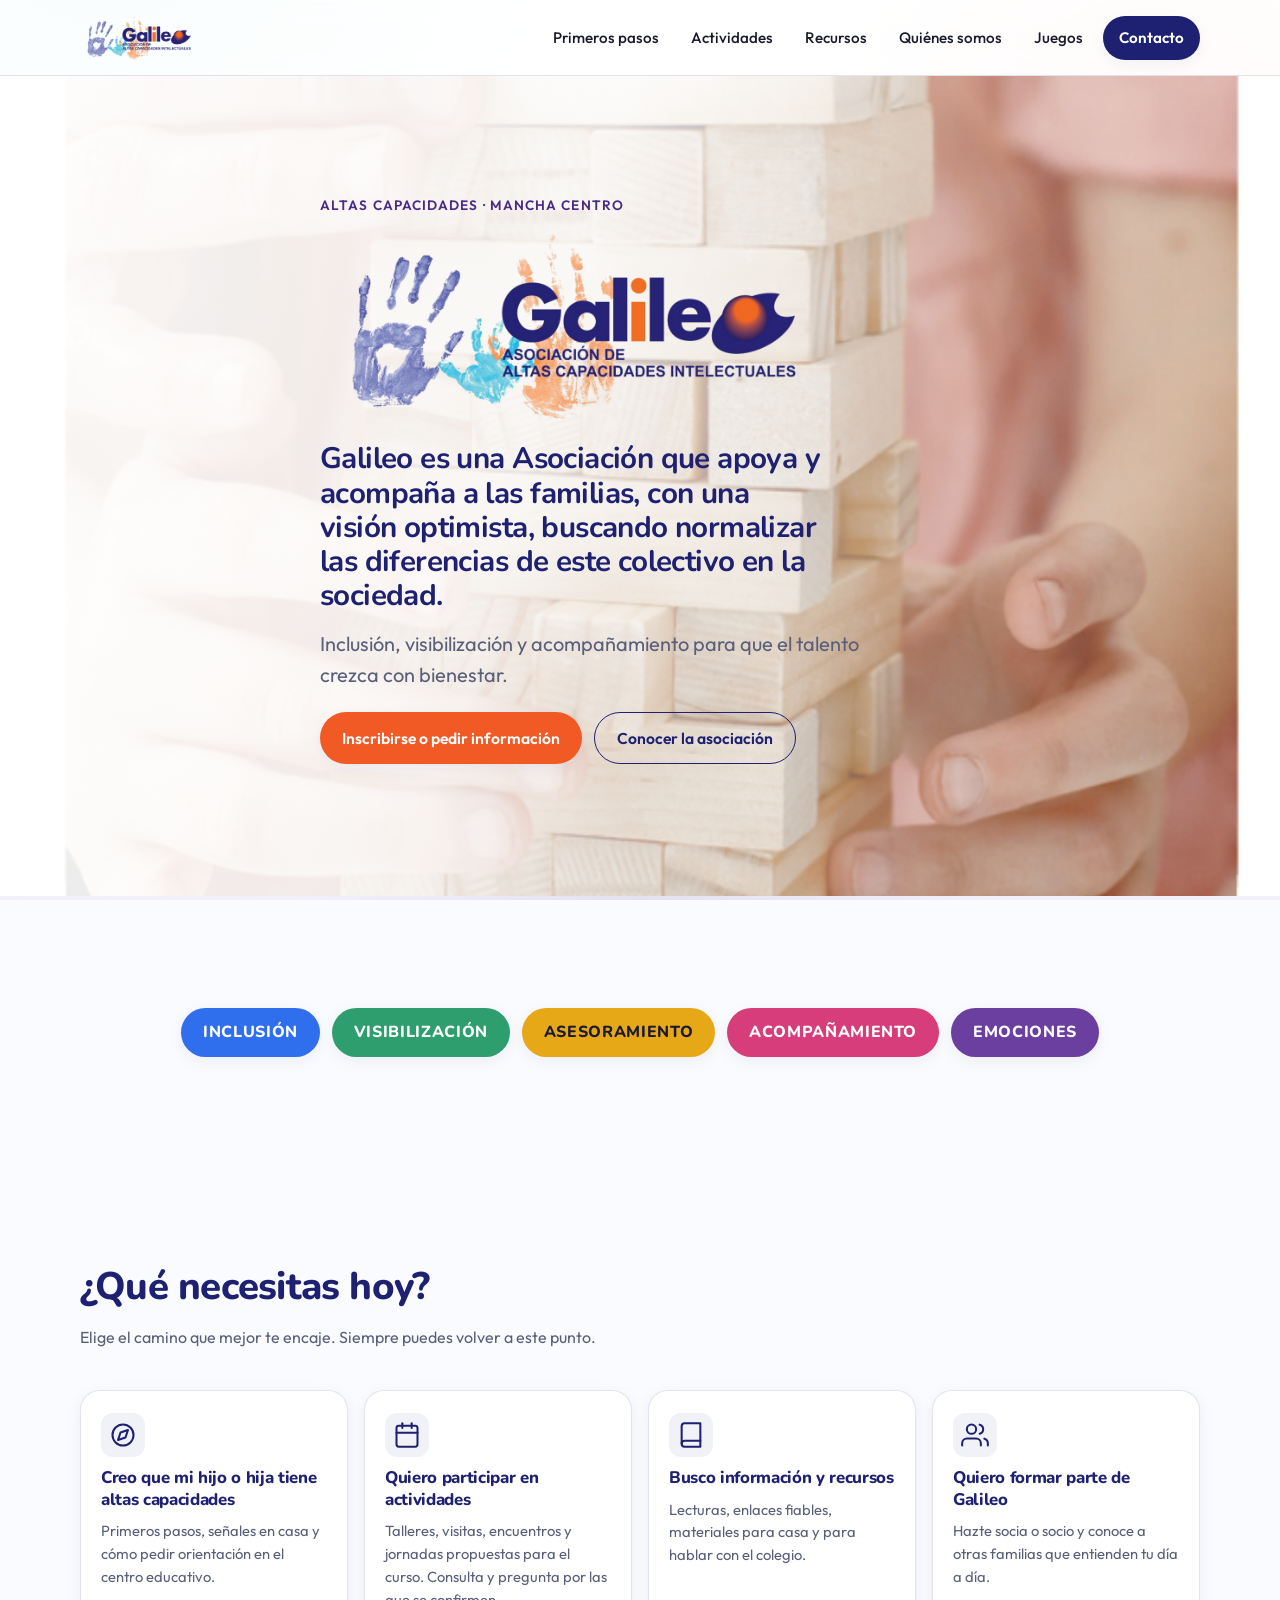
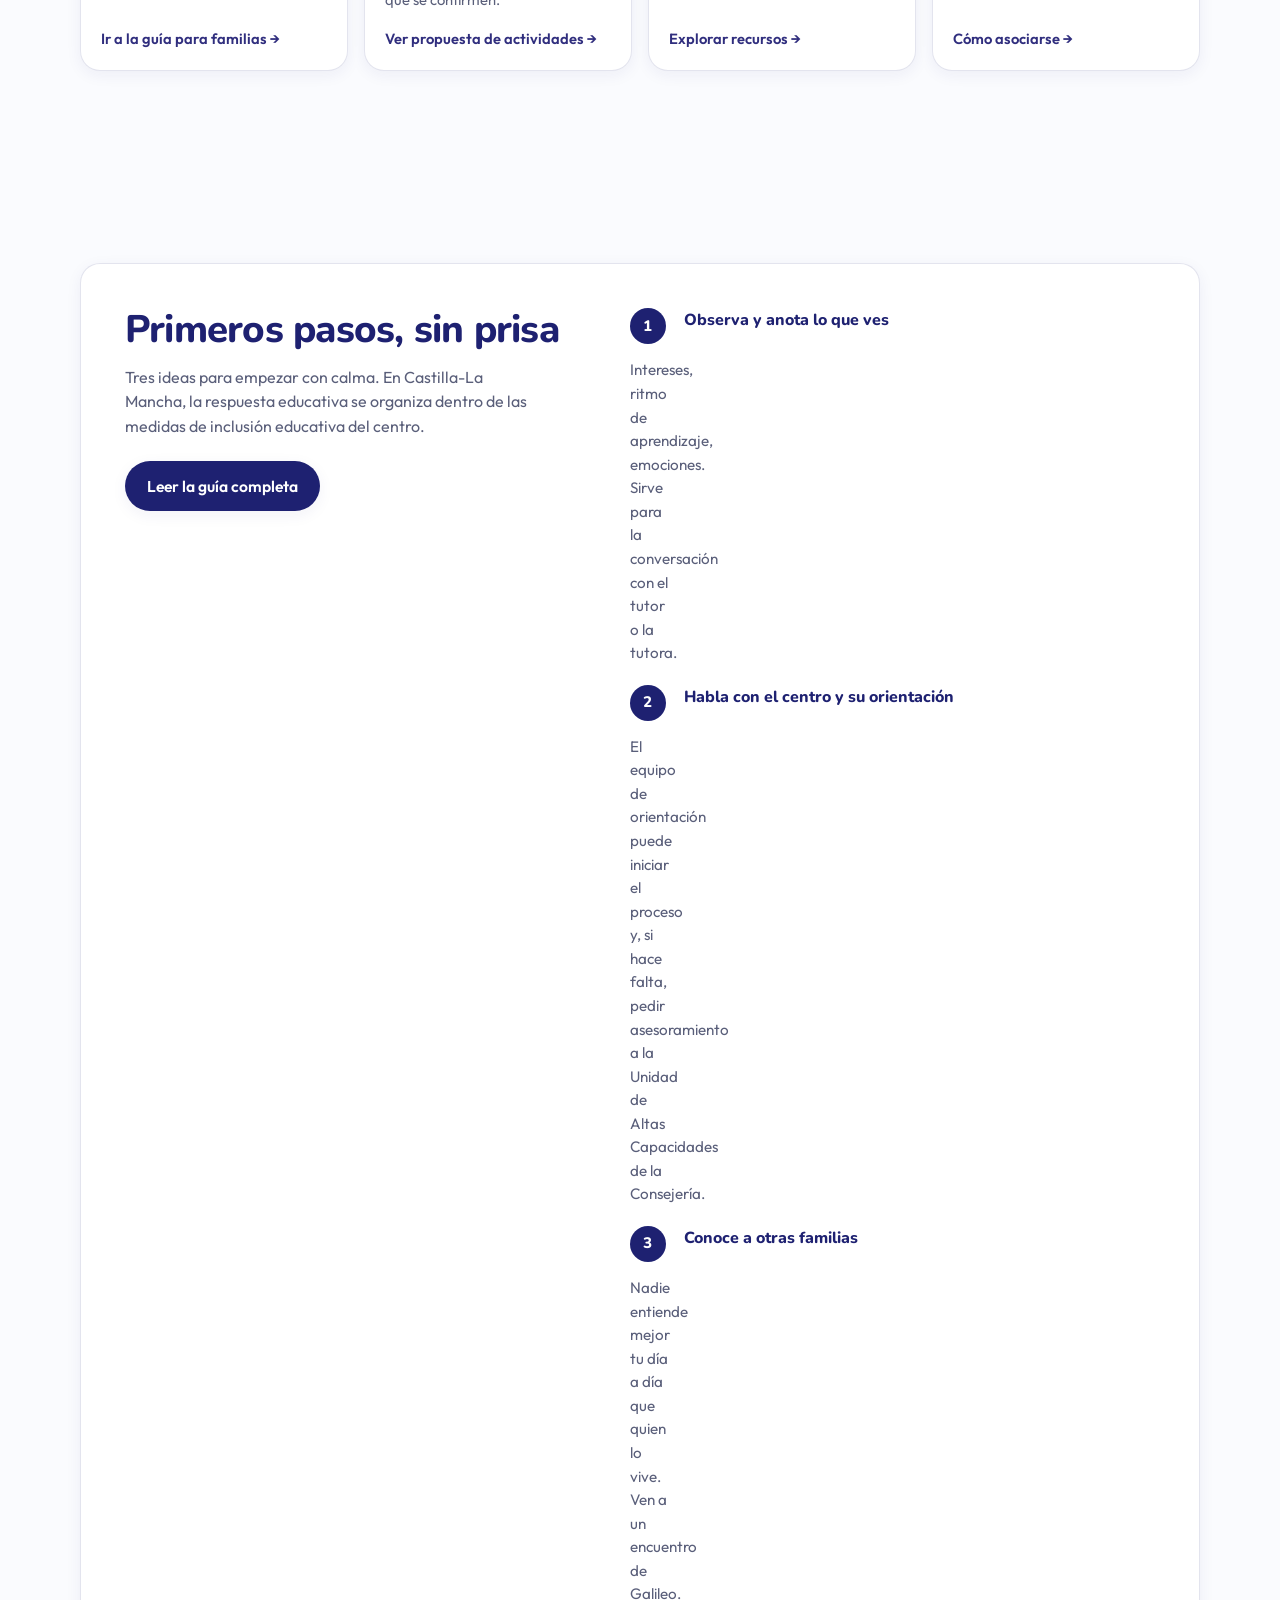
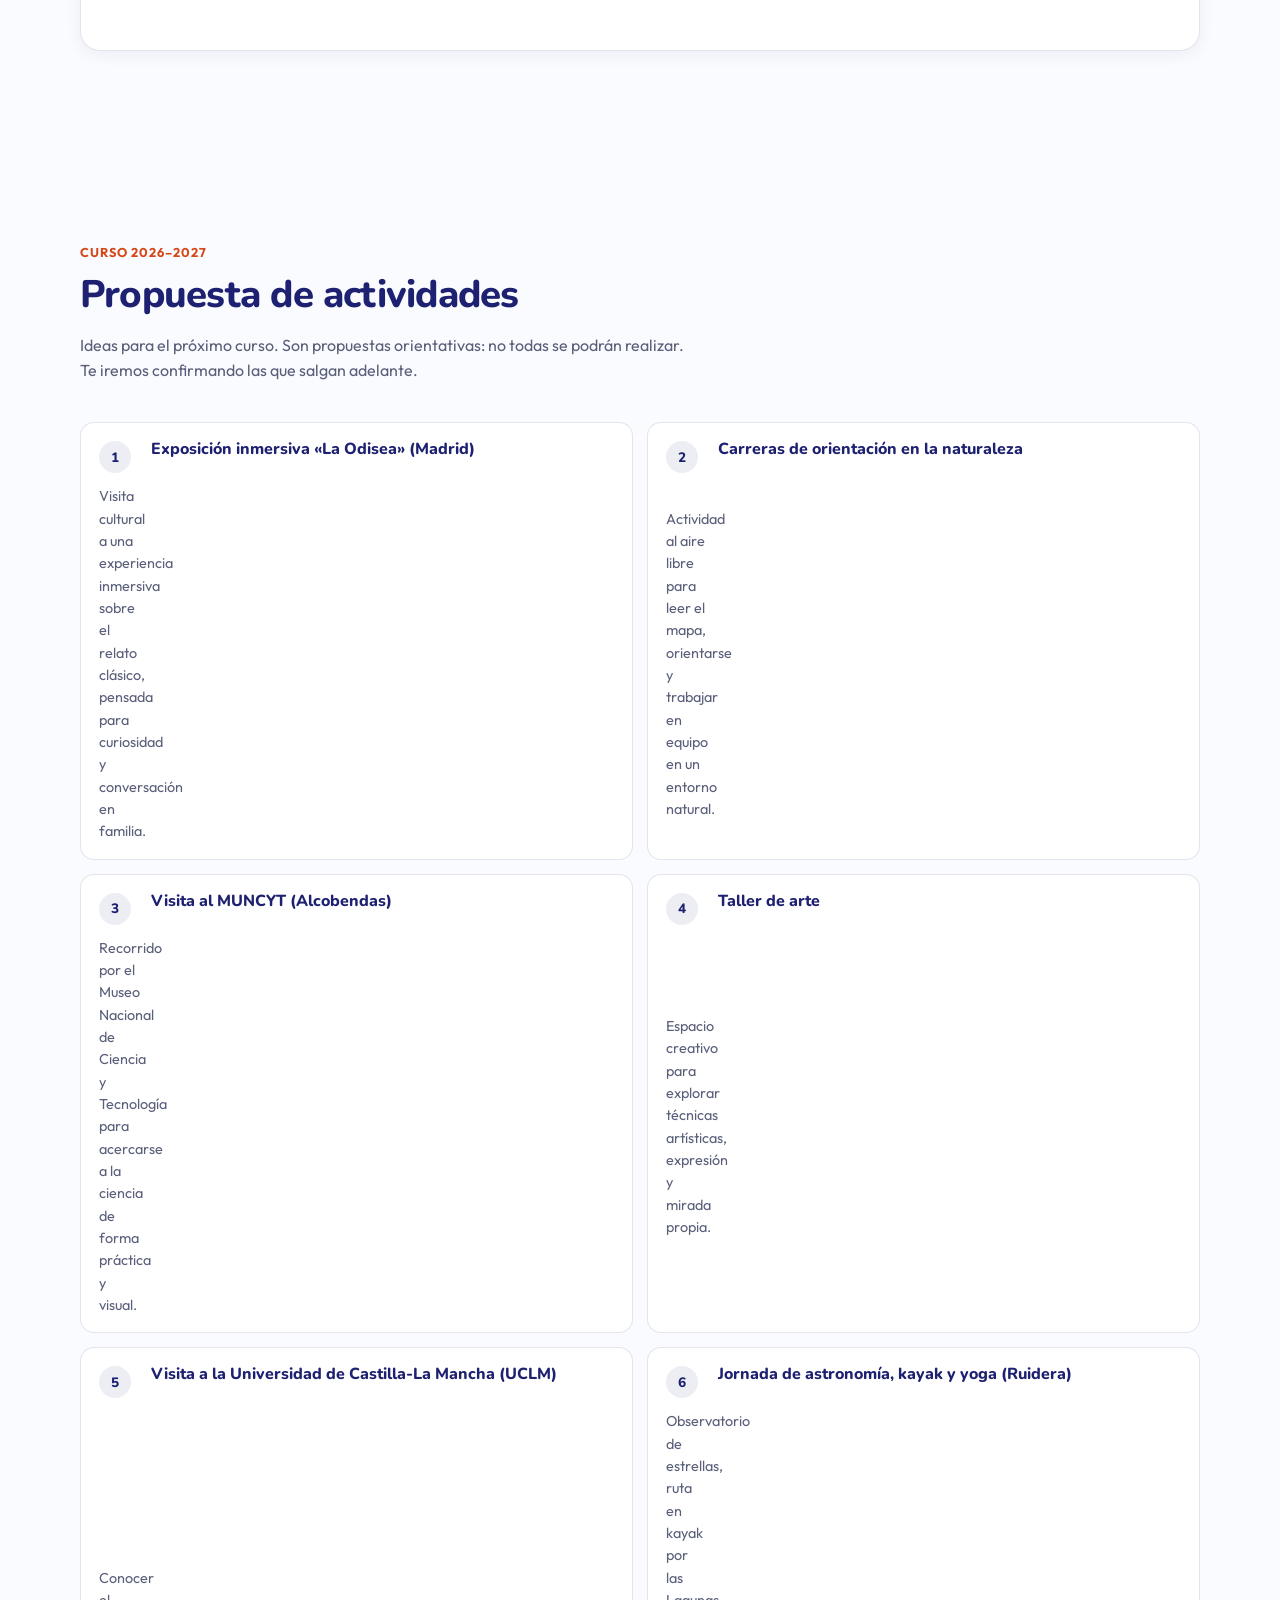
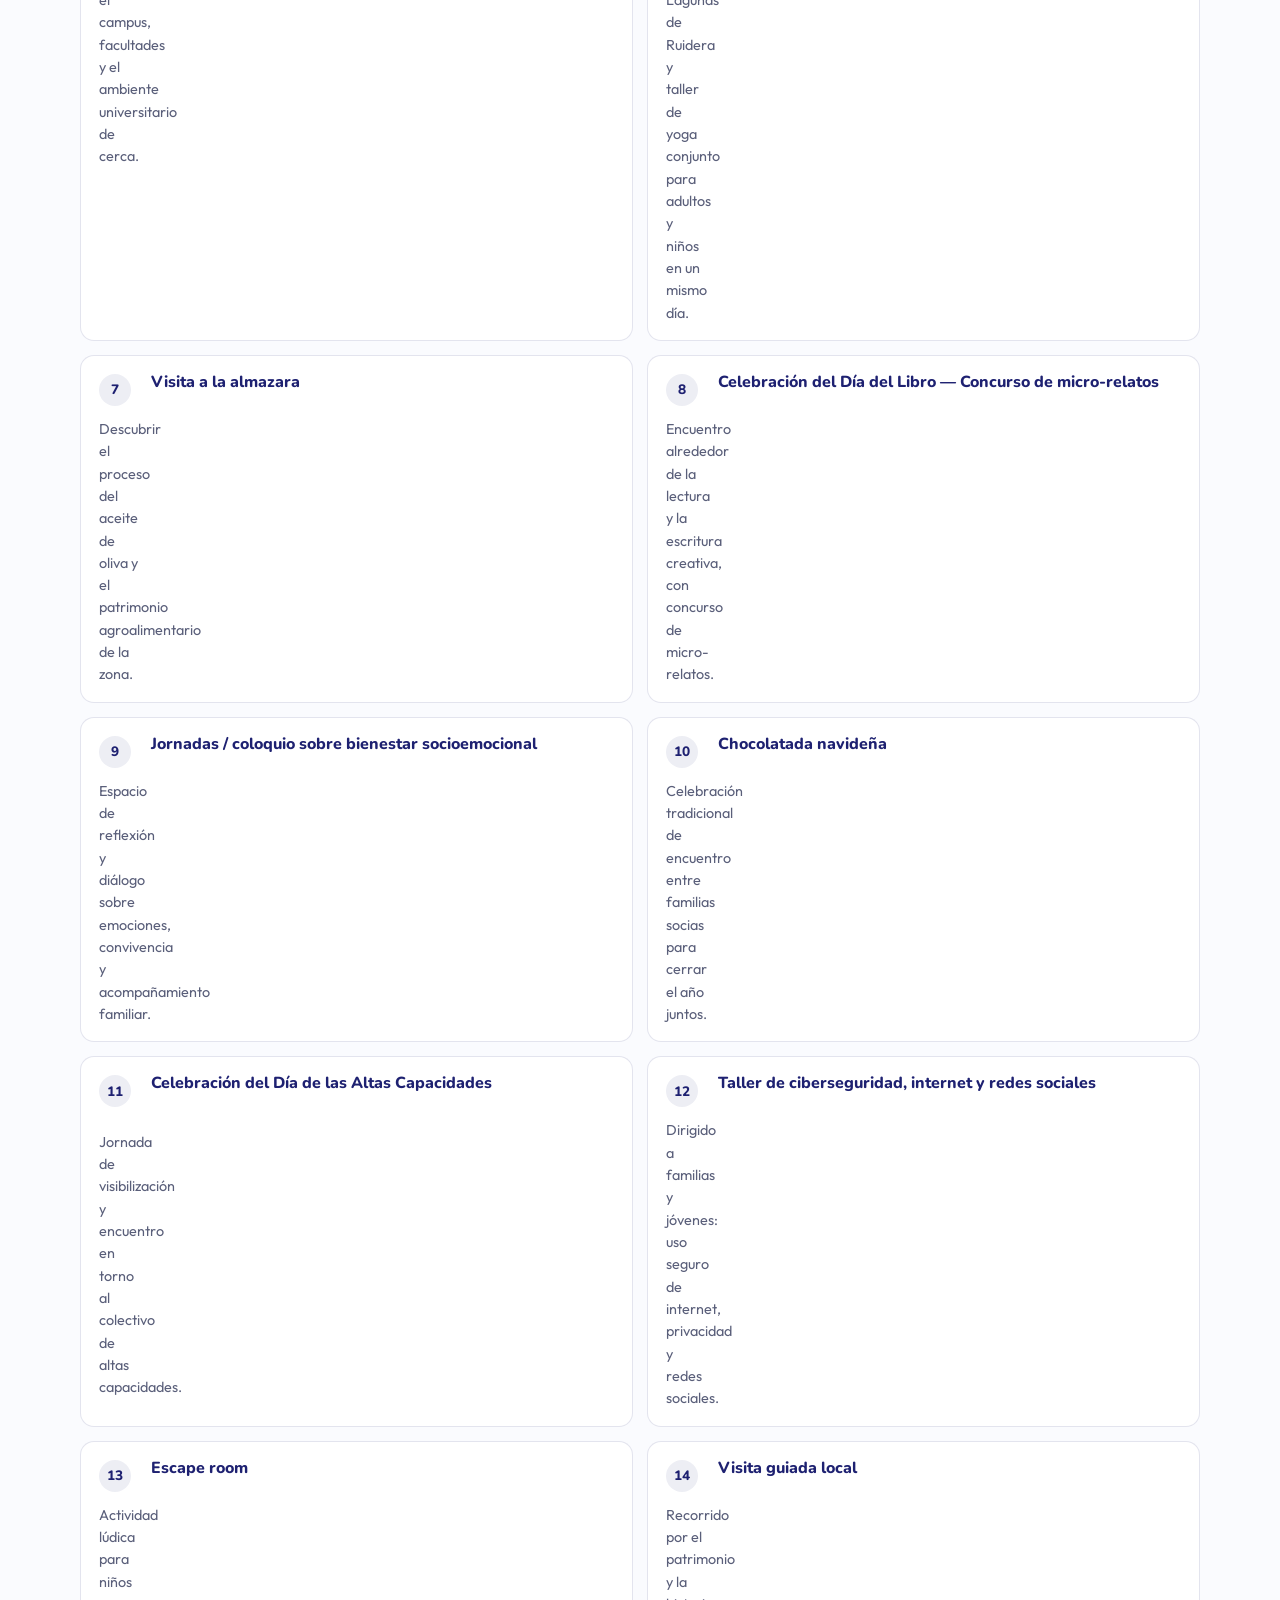
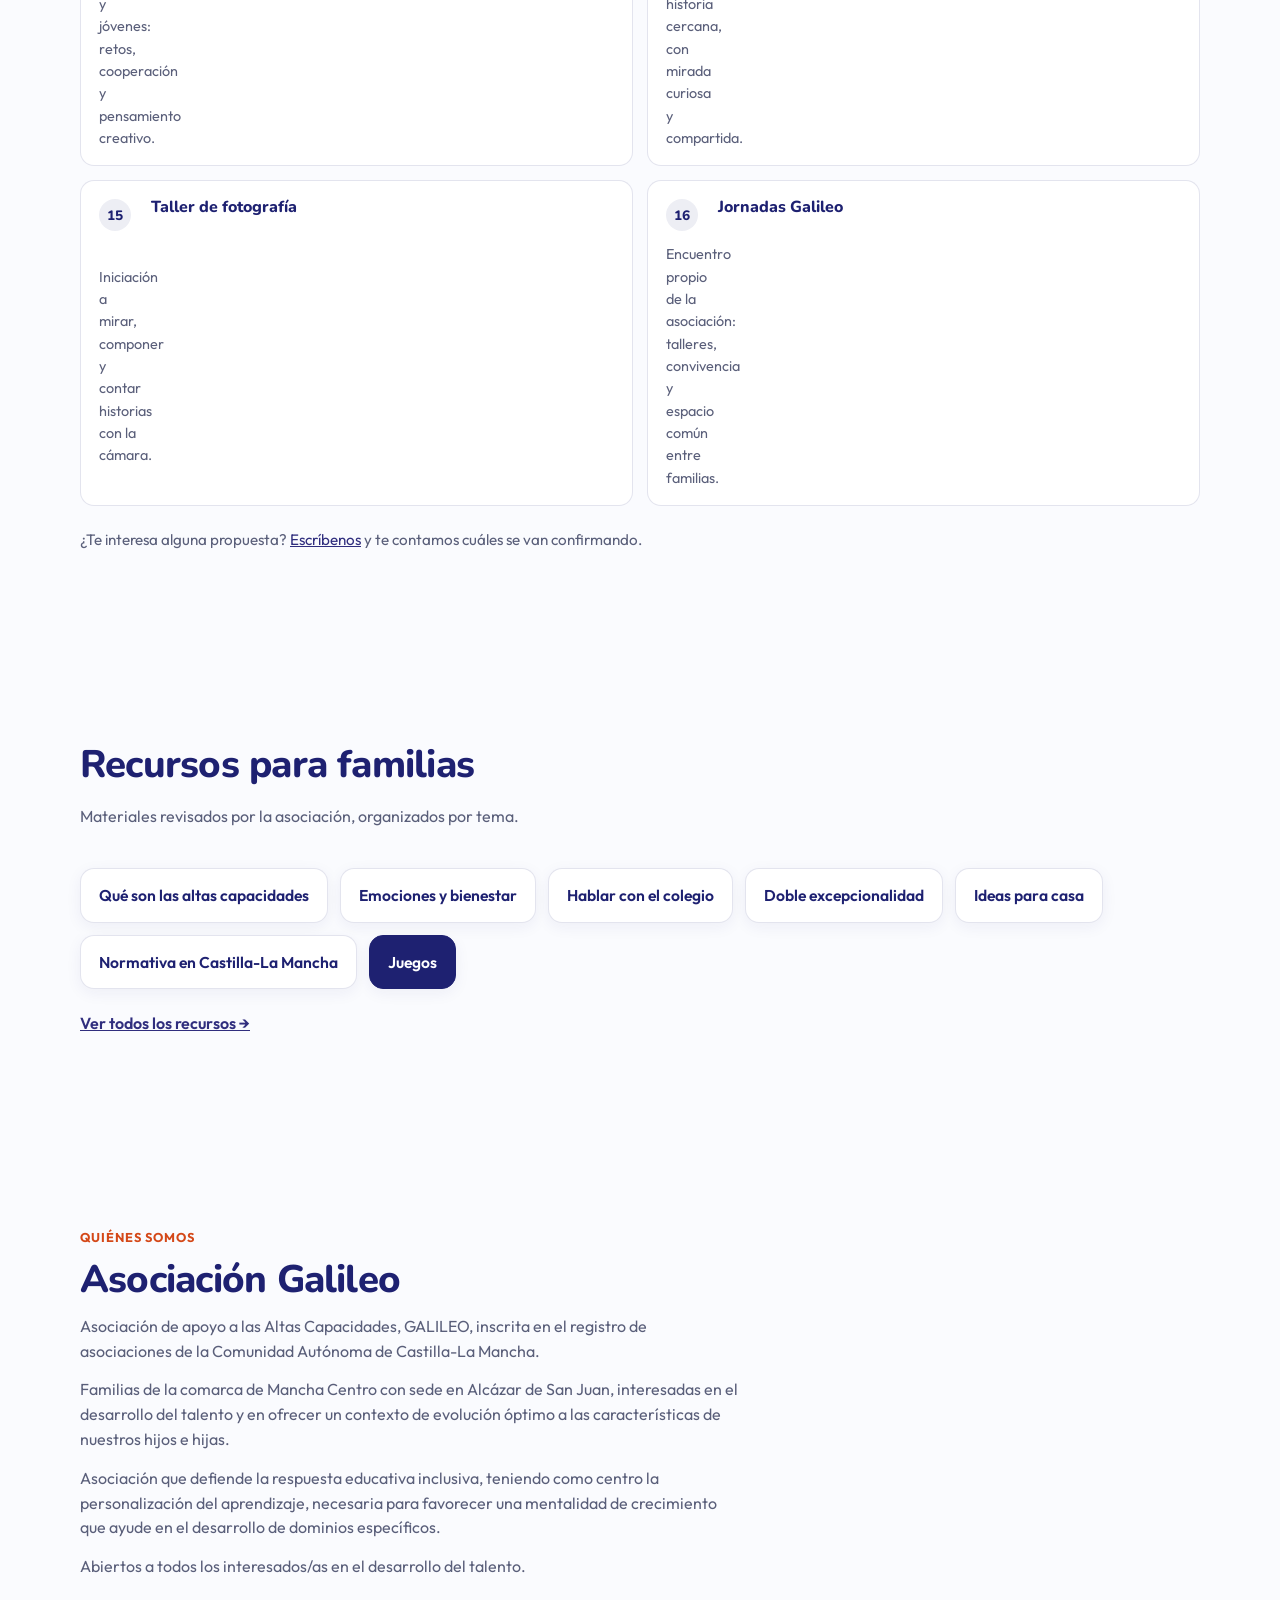
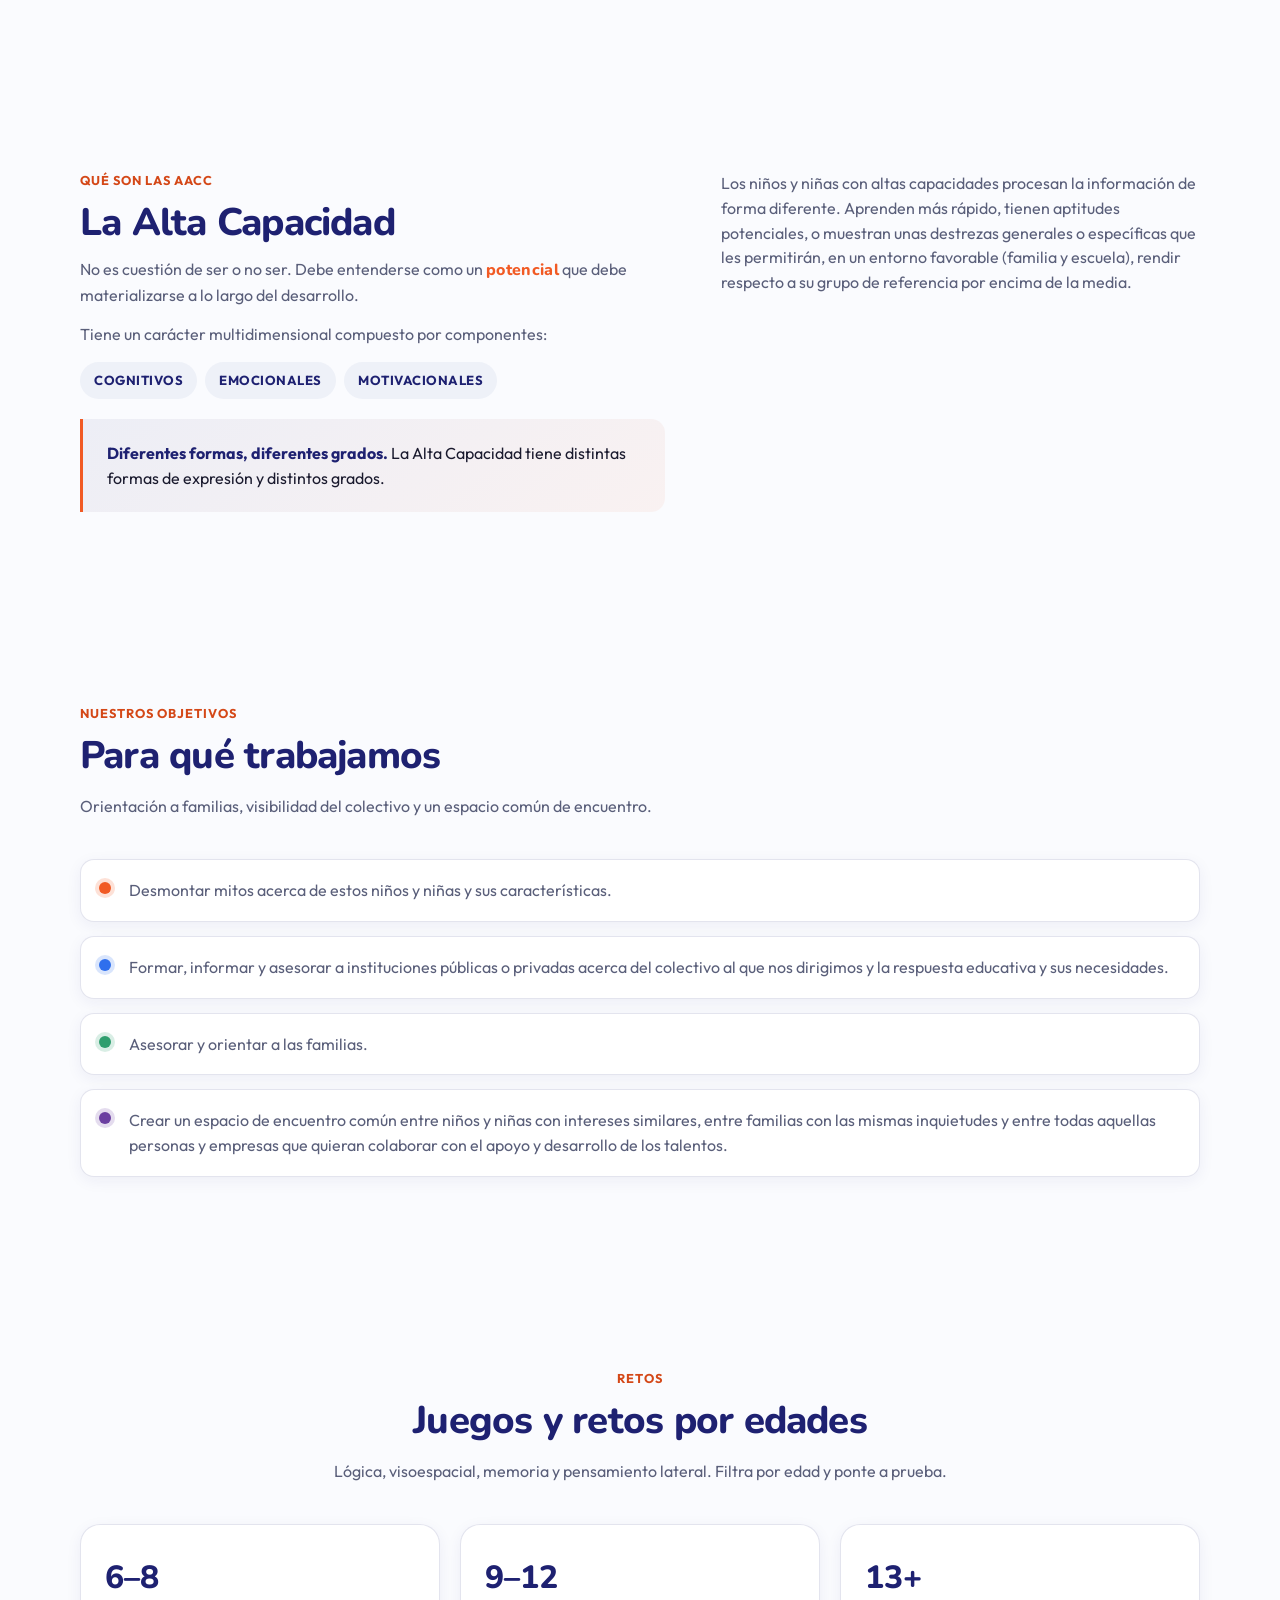
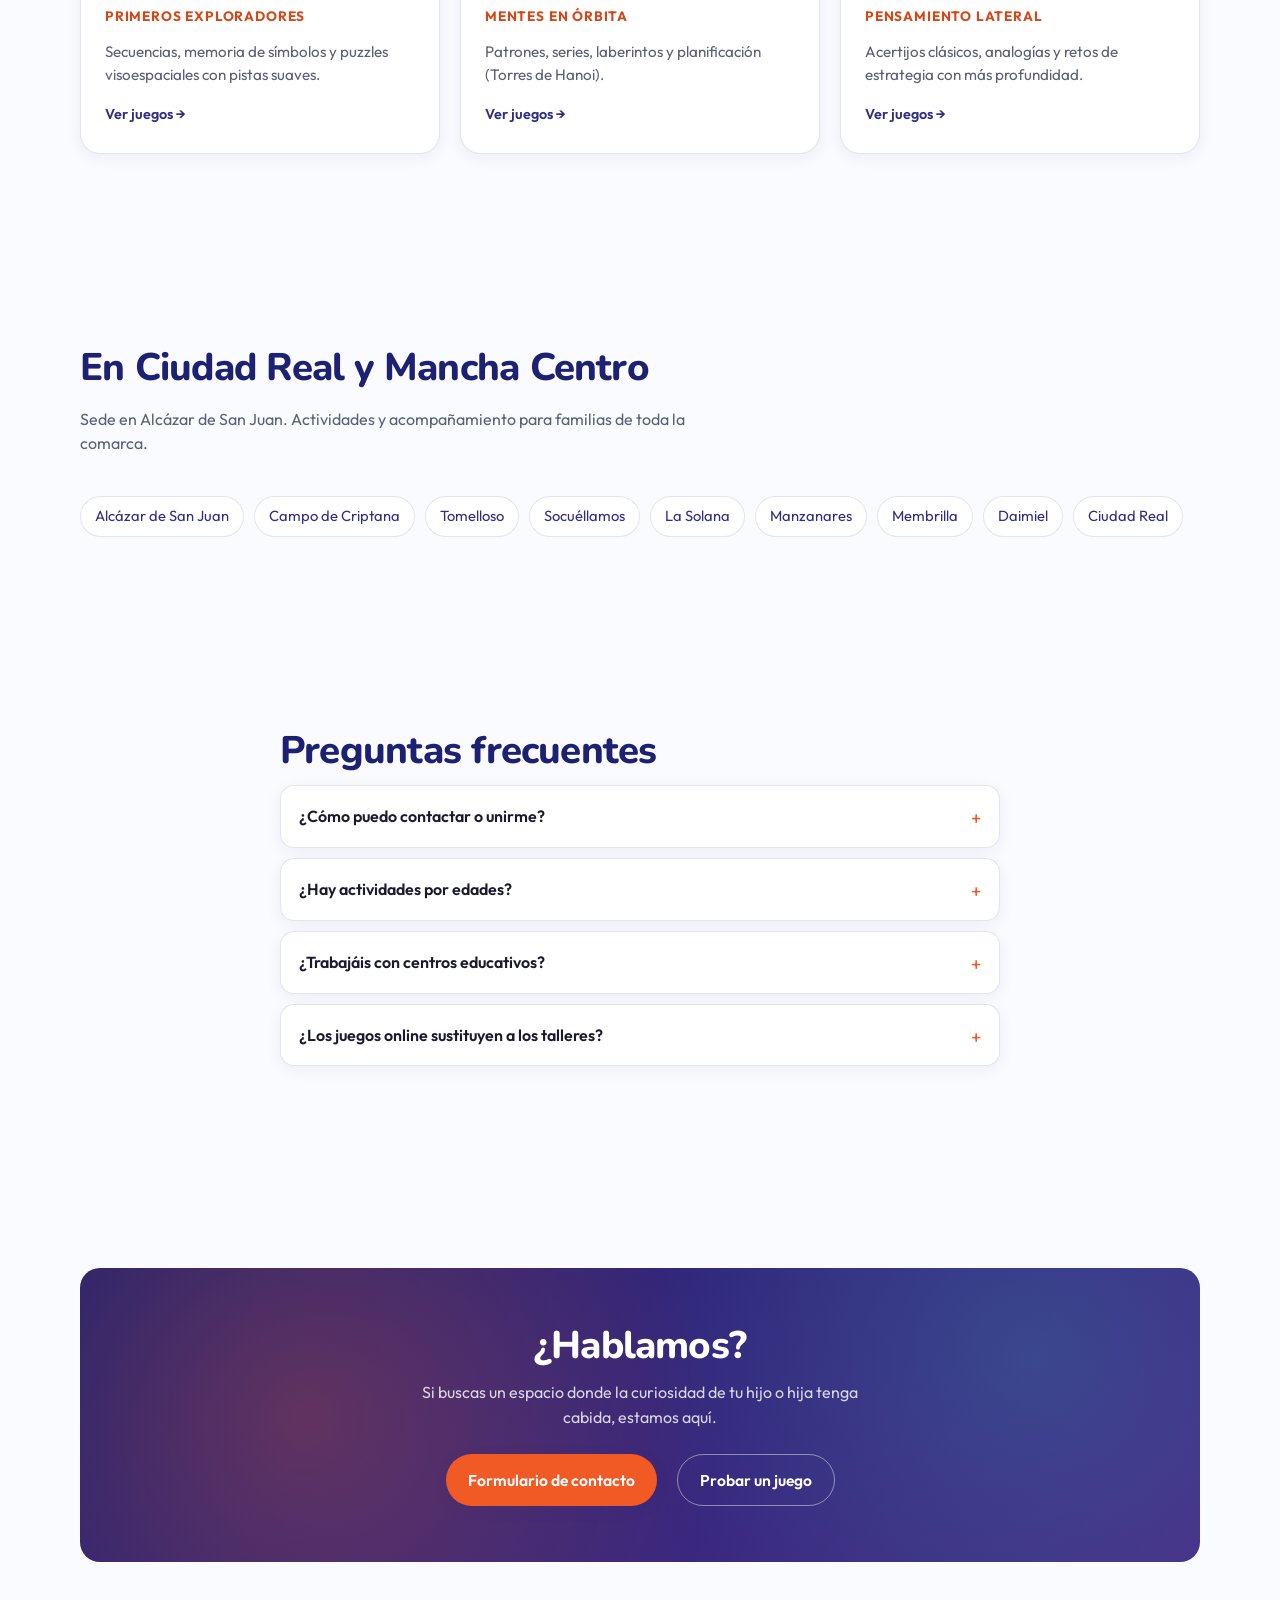
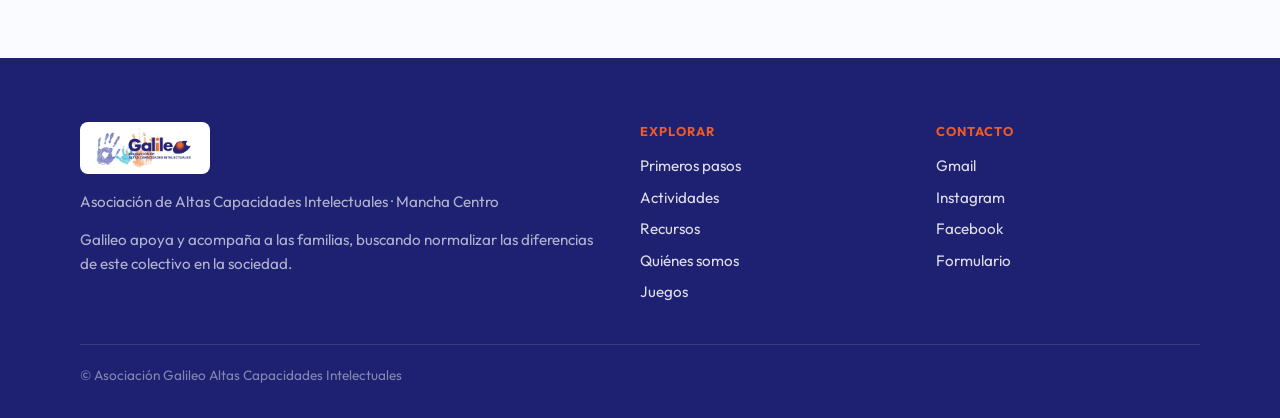
==== commit df992eaa: "Añadir secciones de orientación, recursos y propuesta de actividades 2026-2027 Incluye ¿Qué necesita" ====
--- a/index.html
+++ b/index.html
@@ -50,9 +50,10 @@
         <span></span><span></span><span></span>
       </button>
       <nav class="menu" id="menu-principal" aria-label="Principal">
+        <a href="#primeros-pasos">Primeros pasos</a>
+        <a href="#actividades">Actividades</a>
+        <a href="#recursos">Recursos</a>
         <a href="#quienes-somos">Quiénes somos</a>
-        <a href="#que-es">Qué son las AACC</a>
-        <a href="#objetivos">Objetivos</a>
         <a href="juegos.html">Juegos</a>
         <a href="contacto.html" class="cta">Contacto</a>
       </nav>
@@ -86,6 +87,179 @@
           <span class="pillar">Acompañamiento</span>
           <span class="pillar">Emociones</span>
         </div>
+      </div>
+    </section>
+
+    <section id="necesitas-hoy" class="section">
+      <div class="container">
+        <div class="section-intro">
+          <h2>¿Qué necesitas hoy?</h2>
+          <p class="muted">Elige el camino que mejor te encaje. Siempre puedes volver a este punto.</p>
+        </div>
+        <div class="need-grid">
+          <a class="need-card" href="#primeros-pasos">
+            <span class="need-icon" aria-hidden="true">
+              <svg width="28" height="28" viewBox="0 0 24 24" fill="none" stroke="currentColor" stroke-width="1.75" stroke-linecap="round" stroke-linejoin="round"><circle cx="12" cy="12" r="9"/><polygon points="16.24 7.76 14.12 14.12 7.76 16.24 9.88 9.88 16.24 7.76"/></svg>
+            </span>
+            <h3>Creo que mi hijo o hija tiene altas capacidades</h3>
+            <p>Primeros pasos, señales en casa y cómo pedir orientación en el centro educativo.</p>
+            <span class="need-link">Ir a la guía para familias →</span>
+          </a>
+          <a class="need-card" href="#actividades">
+            <span class="need-icon" aria-hidden="true">
+              <svg width="28" height="28" viewBox="0 0 24 24" fill="none" stroke="currentColor" stroke-width="1.75" stroke-linecap="round" stroke-linejoin="round"><rect x="3" y="4" width="18" height="18" rx="2"/><line x1="16" y1="2" x2="16" y2="6"/><line x1="8" y1="2" x2="8" y2="6"/><line x1="3" y1="10" x2="21" y2="10"/></svg>
+            </span>
+            <h3>Quiero participar en actividades</h3>
+            <p>Talleres, visitas, encuentros y jornadas propuestas para el curso. Consulta y pregunta por las que se confirmen.</p>
+            <span class="need-link">Ver propuesta de actividades →</span>
+          </a>
+          <a class="need-card" href="#recursos">
+            <span class="need-icon" aria-hidden="true">
+              <svg width="28" height="28" viewBox="0 0 24 24" fill="none" stroke="currentColor" stroke-width="1.75" stroke-linecap="round" stroke-linejoin="round"><path d="M4 19.5A2.5 2.5 0 0 1 6.5 17H20"/><path d="M6.5 2H20v20H6.5A2.5 2.5 0 0 1 4 19.5v-15A2.5 2.5 0 0 1 6.5 2z"/></svg>
+            </span>
+            <h3>Busco información y recursos</h3>
+            <p>Lecturas, enlaces fiables, materiales para casa y para hablar con el colegio.</p>
+            <span class="need-link">Explorar recursos →</span>
+          </a>
+          <a class="need-card" href="contacto.html">
+            <span class="need-icon" aria-hidden="true">
+              <svg width="28" height="28" viewBox="0 0 24 24" fill="none" stroke="currentColor" stroke-width="1.75" stroke-linecap="round" stroke-linejoin="round"><path d="M17 21v-2a4 4 0 0 0-4-4H5a4 4 0 0 0-4 4v2"/><circle cx="9" cy="7" r="4"/><path d="M23 21v-2a4 4 0 0 0-3-3.87"/><path d="M16 3.13a4 4 0 0 1 0 7.75"/></svg>
+            </span>
+            <h3>Quiero formar parte de Galileo</h3>
+            <p>Hazte socia o socio y conoce a otras familias que entienden tu día a día.</p>
+            <span class="need-link">Cómo asociarse →</span>
+          </a>
+        </div>
+      </div>
+    </section>
+
+    <section id="primeros-pasos" class="section">
+      <div class="container">
+        <div class="steps-panel">
+          <div class="steps-intro">
+            <h2>Primeros pasos, sin prisa</h2>
+            <p>
+              Tres ideas para empezar con calma. En Castilla-La Mancha, la respuesta educativa se organiza dentro de las medidas de inclusión educativa del centro.
+            </p>
+            <a class="btn" href="#que-es">Leer la guía completa</a>
+          </div>
+          <ol class="steps-list">
+            <li>
+              <strong>Observa y anota lo que ves</strong>
+              <span>Intereses, ritmo de aprendizaje, emociones. Sirve para la conversación con el tutor o la tutora.</span>
+            </li>
+            <li>
+              <strong>Habla con el centro y su orientación</strong>
+              <span>El equipo de orientación puede iniciar el proceso y, si hace falta, pedir asesoramiento a la Unidad de Altas Capacidades de la Consejería.</span>
+            </li>
+            <li>
+              <strong>Conoce a otras familias</strong>
+              <span>Nadie entiende mejor tu día a día que quien lo vive. Ven a un encuentro de Galileo.</span>
+            </li>
+          </ol>
+        </div>
+      </div>
+    </section>
+
+    <section id="actividades" class="section">
+      <div class="container">
+        <div class="section-intro">
+          <p class="eyebrow">Curso 2026–2027</p>
+          <h2>Propuesta de actividades</h2>
+          <p class="muted">
+            Ideas para el próximo curso. Son propuestas orientativas: no todas se podrán realizar. Te iremos confirmando las que salgan adelante.
+          </p>
+        </div>
+        <ol class="activity-list">
+          <li>
+            <strong>Exposición inmersiva «La Odisea» (Madrid)</strong>
+            <span>Visita cultural a una experiencia inmersiva sobre el relato clásico, pensada para curiosidad y conversación en familia.</span>
+          </li>
+          <li>
+            <strong>Carreras de orientación en la naturaleza</strong>
+            <span>Actividad al aire libre para leer el mapa, orientarse y trabajar en equipo en un entorno natural.</span>
+          </li>
+          <li>
+            <strong>Visita al MUNCYT (Alcobendas)</strong>
+            <span>Recorrido por el Museo Nacional de Ciencia y Tecnología para acercarse a la ciencia de forma práctica y visual.</span>
+          </li>
+          <li>
+            <strong>Taller de arte</strong>
+            <span>Espacio creativo para explorar técnicas artísticas, expresión y mirada propia.</span>
+          </li>
+          <li>
+            <strong>Visita a la Universidad de Castilla-La Mancha (UCLM)</strong>
+            <span>Conocer el campus, facultades y el ambiente universitario de cerca.</span>
+          </li>
+          <li>
+            <strong>Jornada de astronomía, kayak y yoga (Ruidera)</strong>
+            <span>Observatorio de estrellas, ruta en kayak por las Lagunas de Ruidera y taller de yoga conjunto para adultos y niños en un mismo día.</span>
+          </li>
+          <li>
+            <strong>Visita a la almazara</strong>
+            <span>Descubrir el proceso del aceite de oliva y el patrimonio agroalimentario de la zona.</span>
+          </li>
+          <li>
+            <strong>Celebración del Día del Libro — Concurso de micro-relatos</strong>
+            <span>Encuentro alrededor de la lectura y la escritura creativa, con concurso de micro-relatos.</span>
+          </li>
+          <li>
+            <strong>Jornadas / coloquio sobre bienestar socioemocional</strong>
+            <span>Espacio de reflexión y diálogo sobre emociones, convivencia y acompañamiento familiar.</span>
+          </li>
+          <li>
+            <strong>Chocolatada navideña</strong>
+            <span>Celebración tradicional de encuentro entre familias socias para cerrar el año juntos.</span>
+          </li>
+          <li>
+            <strong>Celebración del Día de las Altas Capacidades</strong>
+            <span>Jornada de visibilización y encuentro en torno al colectivo de altas capacidades.</span>
+          </li>
+          <li>
+            <strong>Taller de ciberseguridad, internet y redes sociales</strong>
+            <span>Dirigido a familias y jóvenes: uso seguro de internet, privacidad y redes sociales.</span>
+          </li>
+          <li>
+            <strong>Escape room</strong>
+            <span>Actividad lúdica para niños y jóvenes: retos, cooperación y pensamiento creativo.</span>
+          </li>
+          <li>
+            <strong>Visita guiada local</strong>
+            <span>Recorrido por el patrimonio y la historia cercana, con mirada curiosa y compartida.</span>
+          </li>
+          <li>
+            <strong>Taller de fotografía</strong>
+            <span>Iniciación a mirar, componer y contar historias con la cámara.</span>
+          </li>
+          <li>
+            <strong>Jornadas Galileo</strong>
+            <span>Encuentro propio de la asociación: talleres, convivencia y espacio común entre familias.</span>
+          </li>
+        </ol>
+        <p class="activity-note">
+          ¿Te interesa alguna propuesta? <a href="contacto.html">Escríbenos</a> y te contamos cuáles se van confirmando.
+        </p>
+      </div>
+    </section>
+
+    <section id="recursos" class="section">
+      <div class="container">
+        <div class="section-intro">
+          <h2>Recursos para familias</h2>
+          <p class="muted">Materiales revisados por la asociación, organizados por tema.</p>
+        </div>
+        <div class="resource-grid" role="list">
+          <a class="resource-chip" href="#que-es" role="listitem">Qué son las altas capacidades</a>
+          <a class="resource-chip" href="recursos.html#emociones" role="listitem">Emociones y bienestar</a>
+          <a class="resource-chip" href="recursos.html#colegio" role="listitem">Hablar con el colegio</a>
+          <a class="resource-chip" href="recursos.html#doble-excepcionalidad" role="listitem">Doble excepcionalidad</a>
+          <a class="resource-chip" href="recursos.html#ideas-casa" role="listitem">Ideas para casa</a>
+          <a class="resource-chip" href="recursos.html#normativa" role="listitem">Normativa en Castilla-La Mancha</a>
+          <a class="resource-chip resource-chip-accent" href="juegos.html" role="listitem">Juegos</a>
+        </div>
+        <p class="resource-more">
+          <a href="recursos.html">Ver todos los recursos →</a>
+        </p>
       </div>
     </section>
 
@@ -259,9 +433,10 @@
       <div>
         <h4>Explorar</h4>
         <ul>
+          <li><a href="#primeros-pasos">Primeros pasos</a></li>
+          <li><a href="#actividades">Actividades</a></li>
+          <li><a href="#recursos">Recursos</a></li>
           <li><a href="#quienes-somos">Quiénes somos</a></li>
-          <li><a href="#que-es">Qué son las AACC</a></li>
-          <li><a href="#objetivos">Objetivos</a></li>
           <li><a href="juegos.html">Juegos</a></li>
         </ul>
       </div>
--- a/css/styles.css
+++ b/css/styles.css
@@ -1711,6 +1711,257 @@
   display: block;
 }
 
+/* ---- ¿Qué necesitas hoy? ---- */
+.need-grid {
+  display: grid;
+  grid-template-columns: repeat(4, 1fr);
+  gap: 16px;
+}
+
+.need-card {
+  display: flex;
+  flex-direction: column;
+  gap: 10px;
+  background: var(--surface);
+  border: 1px solid var(--line);
+  border-radius: var(--r-lg);
+  padding: 22px 20px 20px;
+  text-decoration: none;
+  color: inherit;
+  box-shadow: var(--shadow-sm);
+  transition: transform 0.25s var(--ease), box-shadow 0.25s, border-color 0.2s;
+}
+
+.need-card:hover {
+  transform: translateY(-3px);
+  box-shadow: var(--shadow);
+  border-color: rgba(30, 33, 113, 0.22);
+  color: inherit;
+}
+
+.need-icon {
+  display: inline-flex;
+  align-items: center;
+  justify-content: center;
+  width: 44px;
+  height: 44px;
+  border-radius: 12px;
+  background: rgba(30, 33, 113, 0.06);
+  color: var(--ink);
+}
+
+.need-card h3 {
+  font-family: var(--font-display);
+  font-size: 1.05rem;
+  font-weight: 800;
+  line-height: 1.3;
+  margin: 0;
+  color: var(--ink);
+}
+
+.need-card p {
+  margin: 0;
+  color: var(--muted);
+  font-size: 0.92rem;
+  flex: 1;
+}
+
+.need-link {
+  margin-top: 6px;
+  font-weight: 600;
+  font-size: 0.92rem;
+  color: var(--ink-soft);
+}
+
+.need-card:hover .need-link {
+  color: var(--orange-deep);
+}
+
+/* ---- Primeros pasos ---- */
+.steps-panel {
+  display: grid;
+  grid-template-columns: 1fr 1.15fr;
+  gap: clamp(28px, 5vw, 48px);
+  align-items: start;
+  background: var(--surface);
+  border: 1px solid var(--line);
+  border-radius: var(--r-lg);
+  padding: clamp(28px, 4vw, 44px);
+  box-shadow: var(--shadow-sm);
+}
+
+.steps-intro h2 {
+  margin-top: 0;
+}
+
+.steps-intro p {
+  color: var(--muted);
+  margin: 0 0 22px;
+  max-width: 38ch;
+}
+
+.steps-list {
+  list-style: none;
+  margin: 0;
+  padding: 0;
+  display: flex;
+  flex-direction: column;
+  gap: 20px;
+  counter-reset: step;
+}
+
+.steps-list li {
+  display: grid;
+  grid-template-columns: 40px 1fr;
+  gap: 14px;
+  align-items: start;
+  counter-increment: step;
+}
+
+.steps-list li::before {
+  content: counter(step);
+  display: flex;
+  align-items: center;
+  justify-content: center;
+  width: 36px;
+  height: 36px;
+  border-radius: 50%;
+  background: var(--ink);
+  color: #fff;
+  font-family: var(--font-display);
+  font-weight: 800;
+  font-size: 0.95rem;
+  flex-shrink: 0;
+}
+
+.steps-list strong {
+  display: block;
+  font-family: var(--font-display);
+  font-weight: 800;
+  color: var(--ink);
+  margin-bottom: 4px;
+}
+
+.steps-list span {
+  color: var(--muted);
+  font-size: 0.95rem;
+}
+
+/* ---- Actividades propuestas ---- */
+.activity-list {
+  list-style: none;
+  margin: 0;
+  padding: 0;
+  display: grid;
+  grid-template-columns: 1fr 1fr;
+  gap: 14px;
+  counter-reset: activity;
+}
+
+.activity-list li {
+  display: grid;
+  grid-template-columns: 40px 1fr;
+  gap: 12px;
+  align-items: start;
+  background: var(--surface);
+  border: 1px solid var(--line);
+  border-radius: var(--r-md);
+  padding: 16px 18px;
+  counter-increment: activity;
+}
+
+.activity-list li::before {
+  content: counter(activity);
+  display: flex;
+  align-items: center;
+  justify-content: center;
+  width: 32px;
+  height: 32px;
+  border-radius: 50%;
+  background: rgba(30, 33, 113, 0.08);
+  color: var(--ink);
+  font-family: var(--font-display);
+  font-weight: 800;
+  font-size: 0.85rem;
+  margin-top: 2px;
+}
+
+.activity-list strong {
+  display: block;
+  font-family: var(--font-display);
+  font-weight: 800;
+  color: var(--ink);
+  margin-bottom: 4px;
+  font-size: 1rem;
+  line-height: 1.3;
+}
+
+.activity-list span {
+  display: block;
+  color: var(--muted);
+  font-size: 0.9rem;
+}
+
+.activity-note {
+  margin: 22px 0 0;
+  color: var(--muted);
+  font-size: 0.95rem;
+}
+
+/* ---- Recursos ---- */
+.resource-grid {
+  display: flex;
+  flex-wrap: wrap;
+  gap: 12px;
+}
+
+.resource-chip {
+  display: inline-flex;
+  align-items: center;
+  padding: 14px 18px;
+  background: var(--surface);
+  border: 1px solid var(--line);
+  border-radius: var(--r-md);
+  text-decoration: none;
+  color: var(--ink);
+  font-weight: 600;
+  font-size: 0.98rem;
+  transition: border-color 0.2s, transform 0.2s var(--ease), box-shadow 0.2s, background 0.2s;
+  box-shadow: var(--shadow-sm);
+}
+
+.resource-chip:hover {
+  border-color: rgba(30, 33, 113, 0.28);
+  transform: translateY(-2px);
+  box-shadow: var(--shadow);
+  color: var(--ink);
+}
+
+.resource-chip-accent {
+  background: var(--ink);
+  color: #fff;
+  border-color: var(--ink);
+}
+
+.resource-chip-accent:hover {
+  background: var(--orange);
+  border-color: var(--orange);
+  color: #fff;
+}
+
+.resource-more {
+  margin: 22px 0 0;
+  font-weight: 600;
+}
+
+.resource-topic {
+  max-width: 720px;
+}
+
+.resource-topic h2 {
+  margin-top: 0;
+}
+
 /* ---- Responsive ---- */
 @media (max-width: 900px) {
   .promises {
@@ -1719,7 +1970,16 @@
   }
 
   .split,
-  .contact-layout {
+  .contact-layout,
+  .steps-panel {
+    grid-template-columns: 1fr;
+  }
+
+  .need-grid {
+    grid-template-columns: 1fr 1fr;
+  }
+
+  .activity-list {
     grid-template-columns: 1fr;
   }
 
@@ -1819,6 +2079,10 @@
     grid-template-columns: 1fr;
   }
 
+  .need-grid {
+    grid-template-columns: 1fr;
+  }
+
   .maze-cell {
     width: 24px;
     height: 24px;
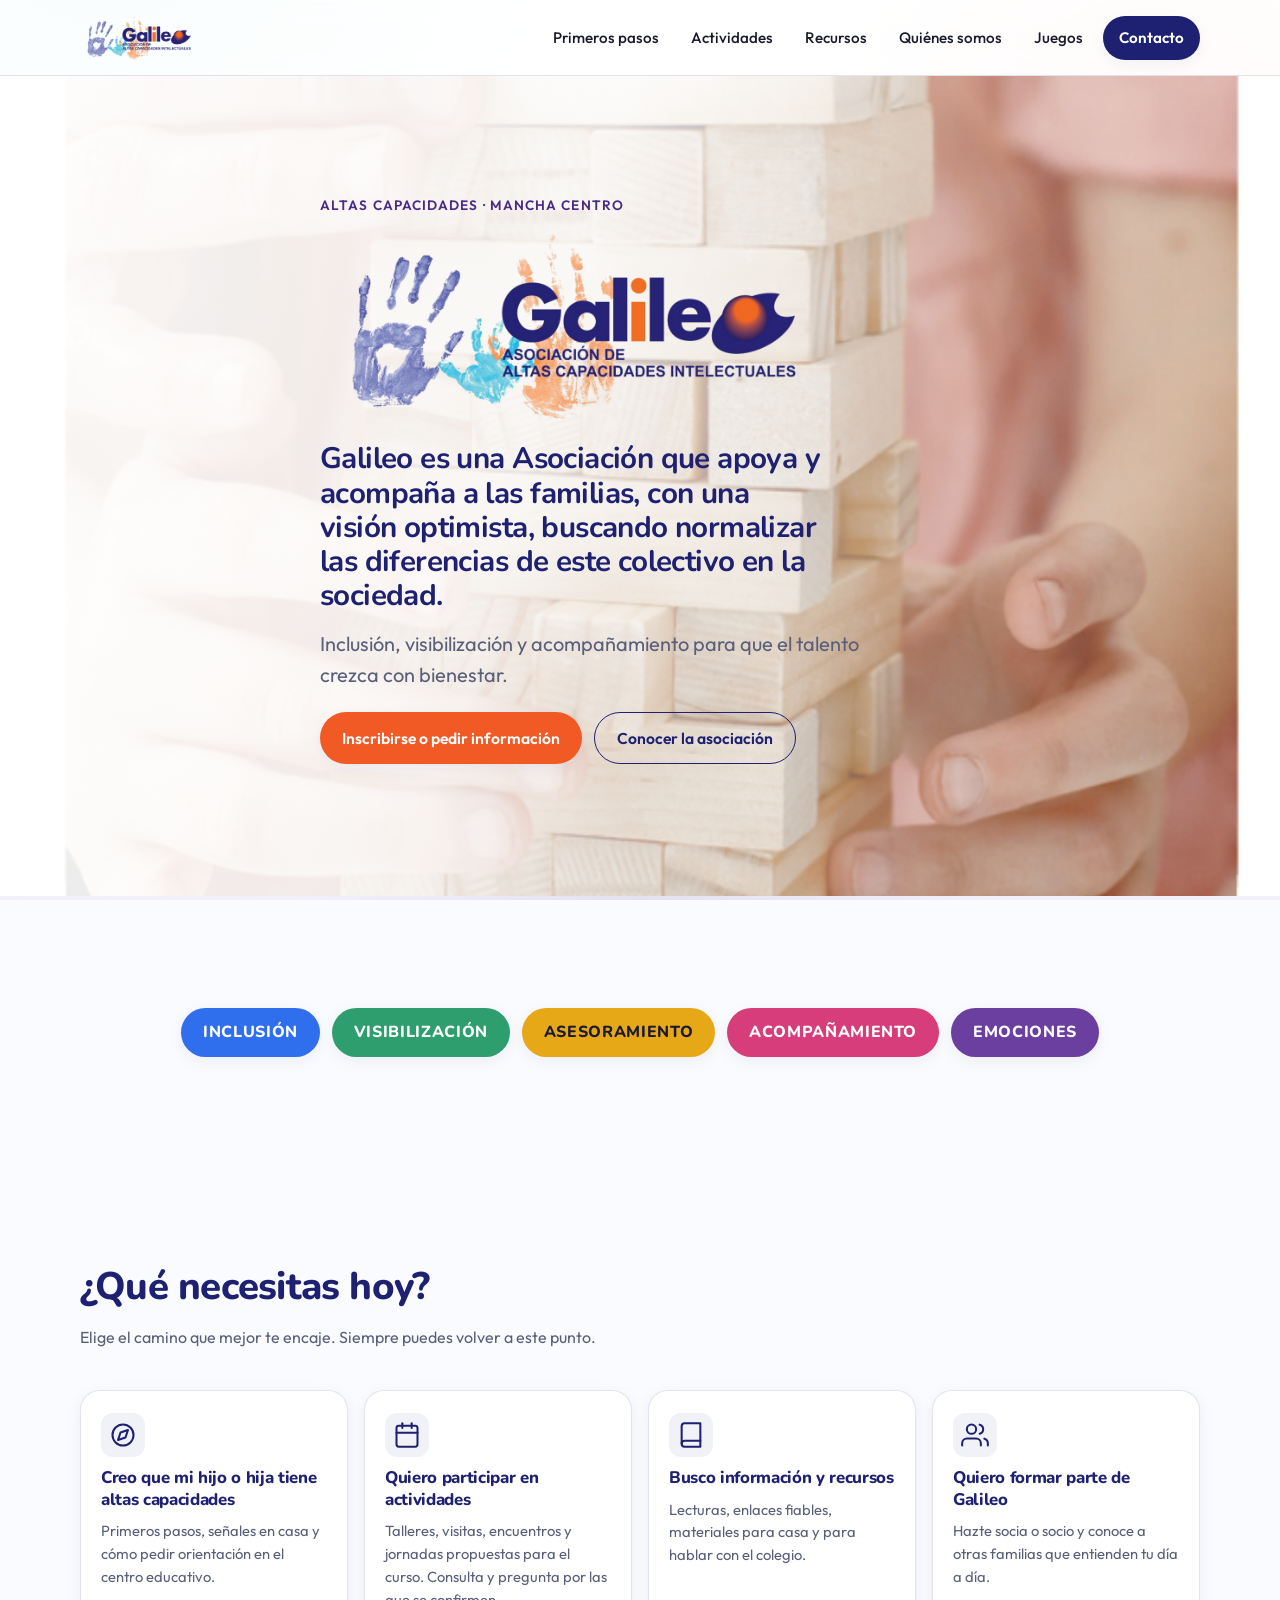
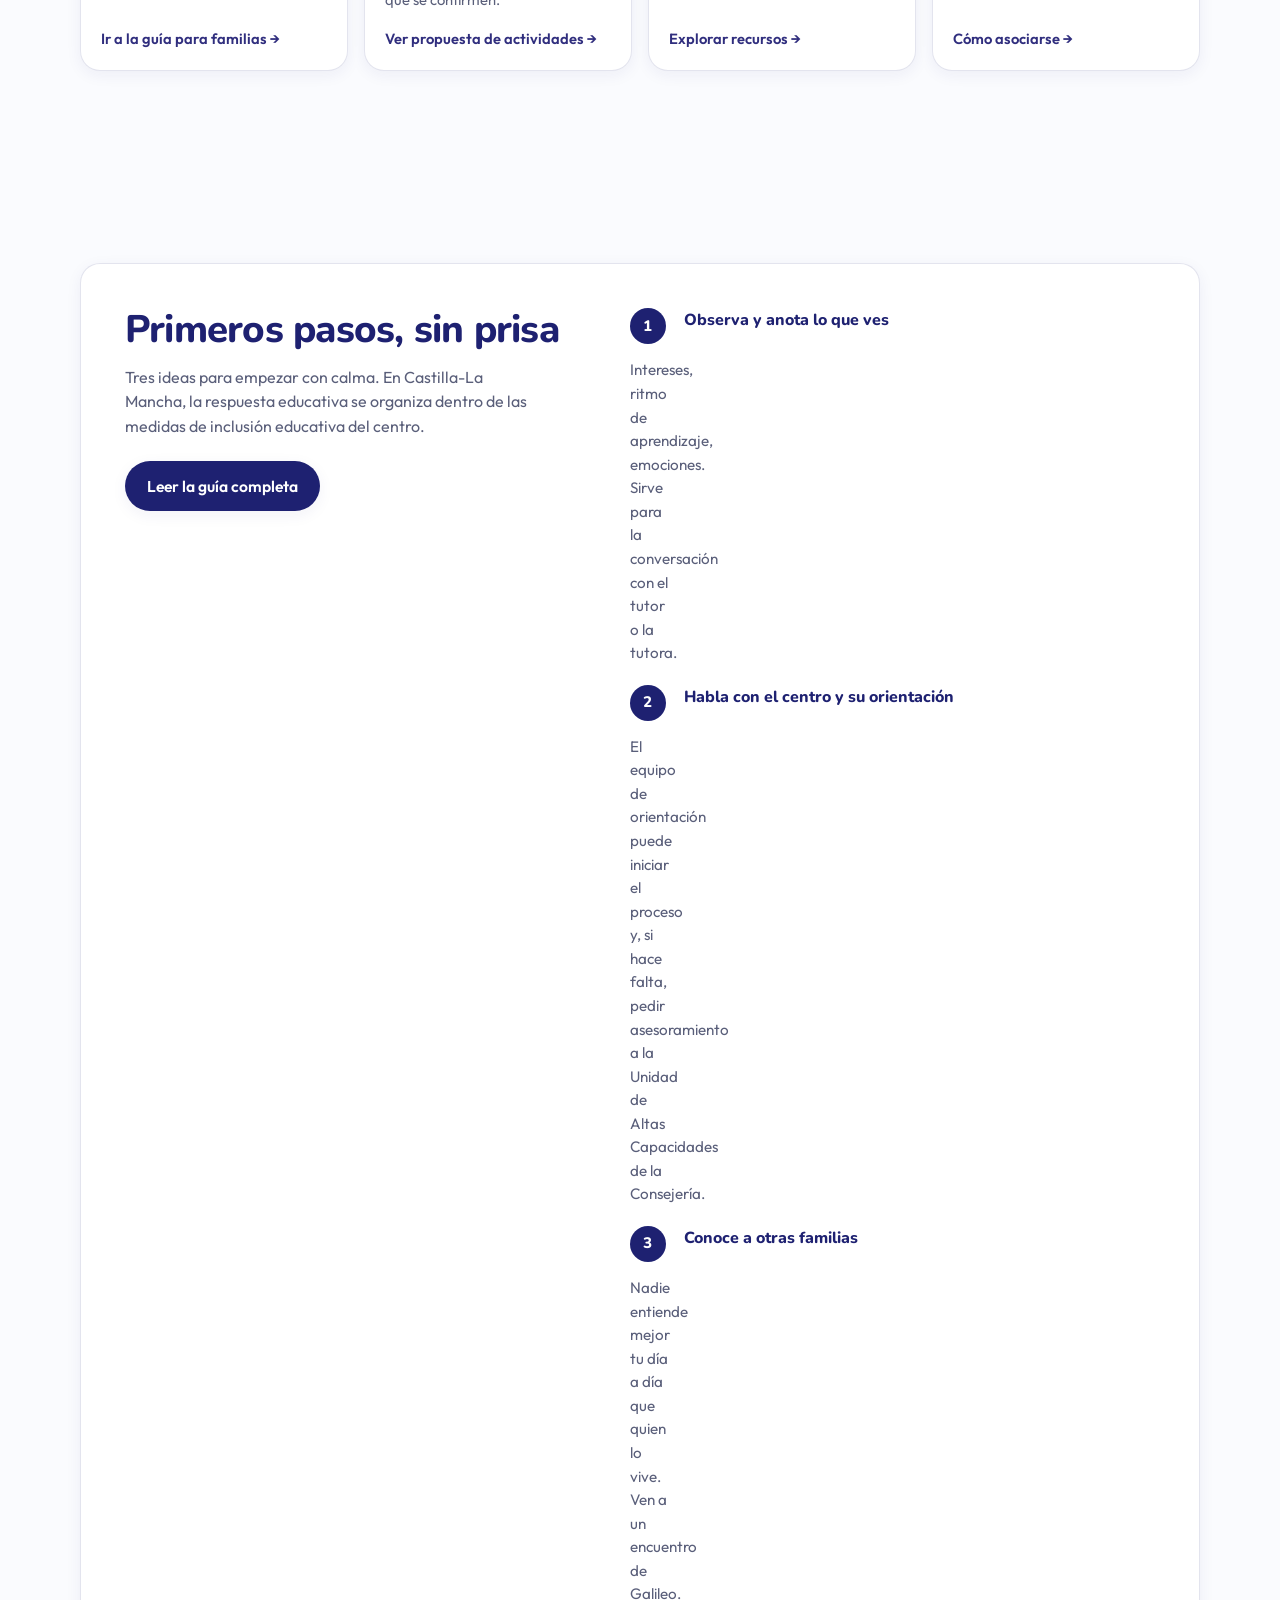
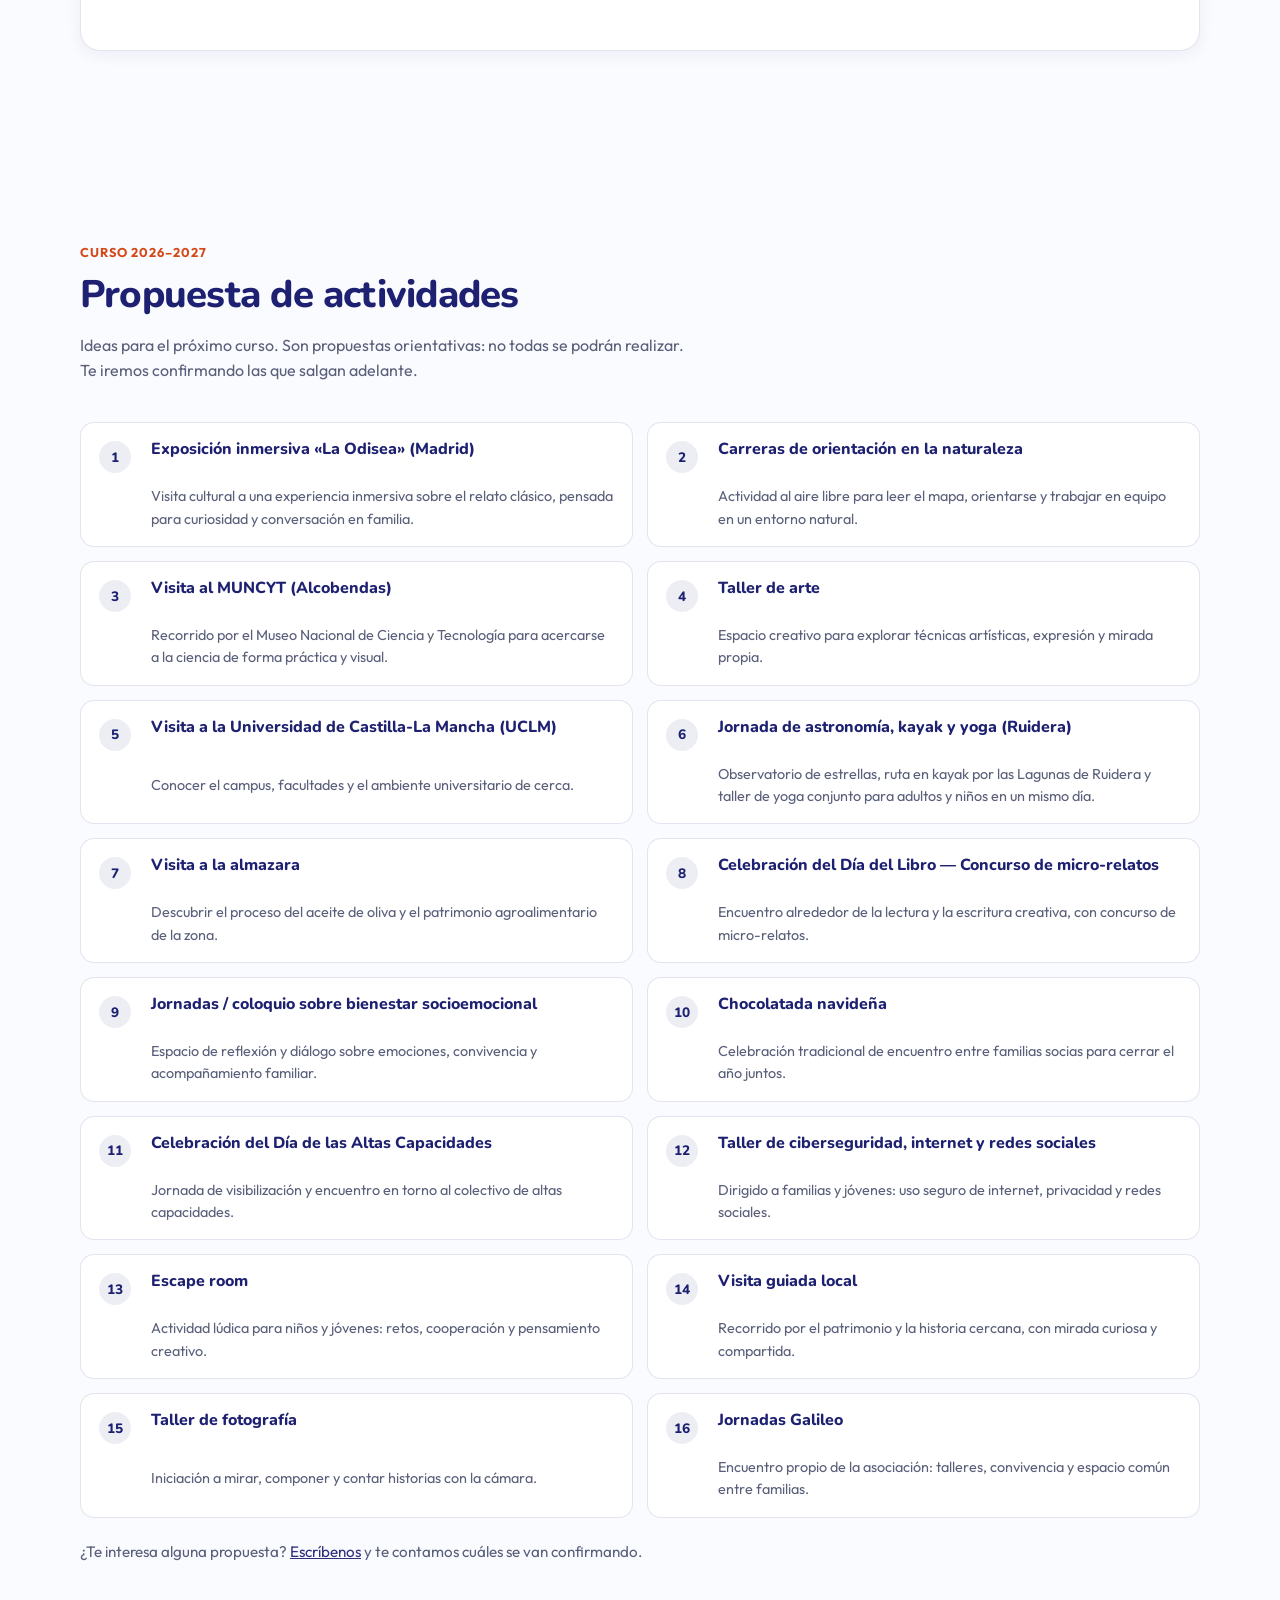
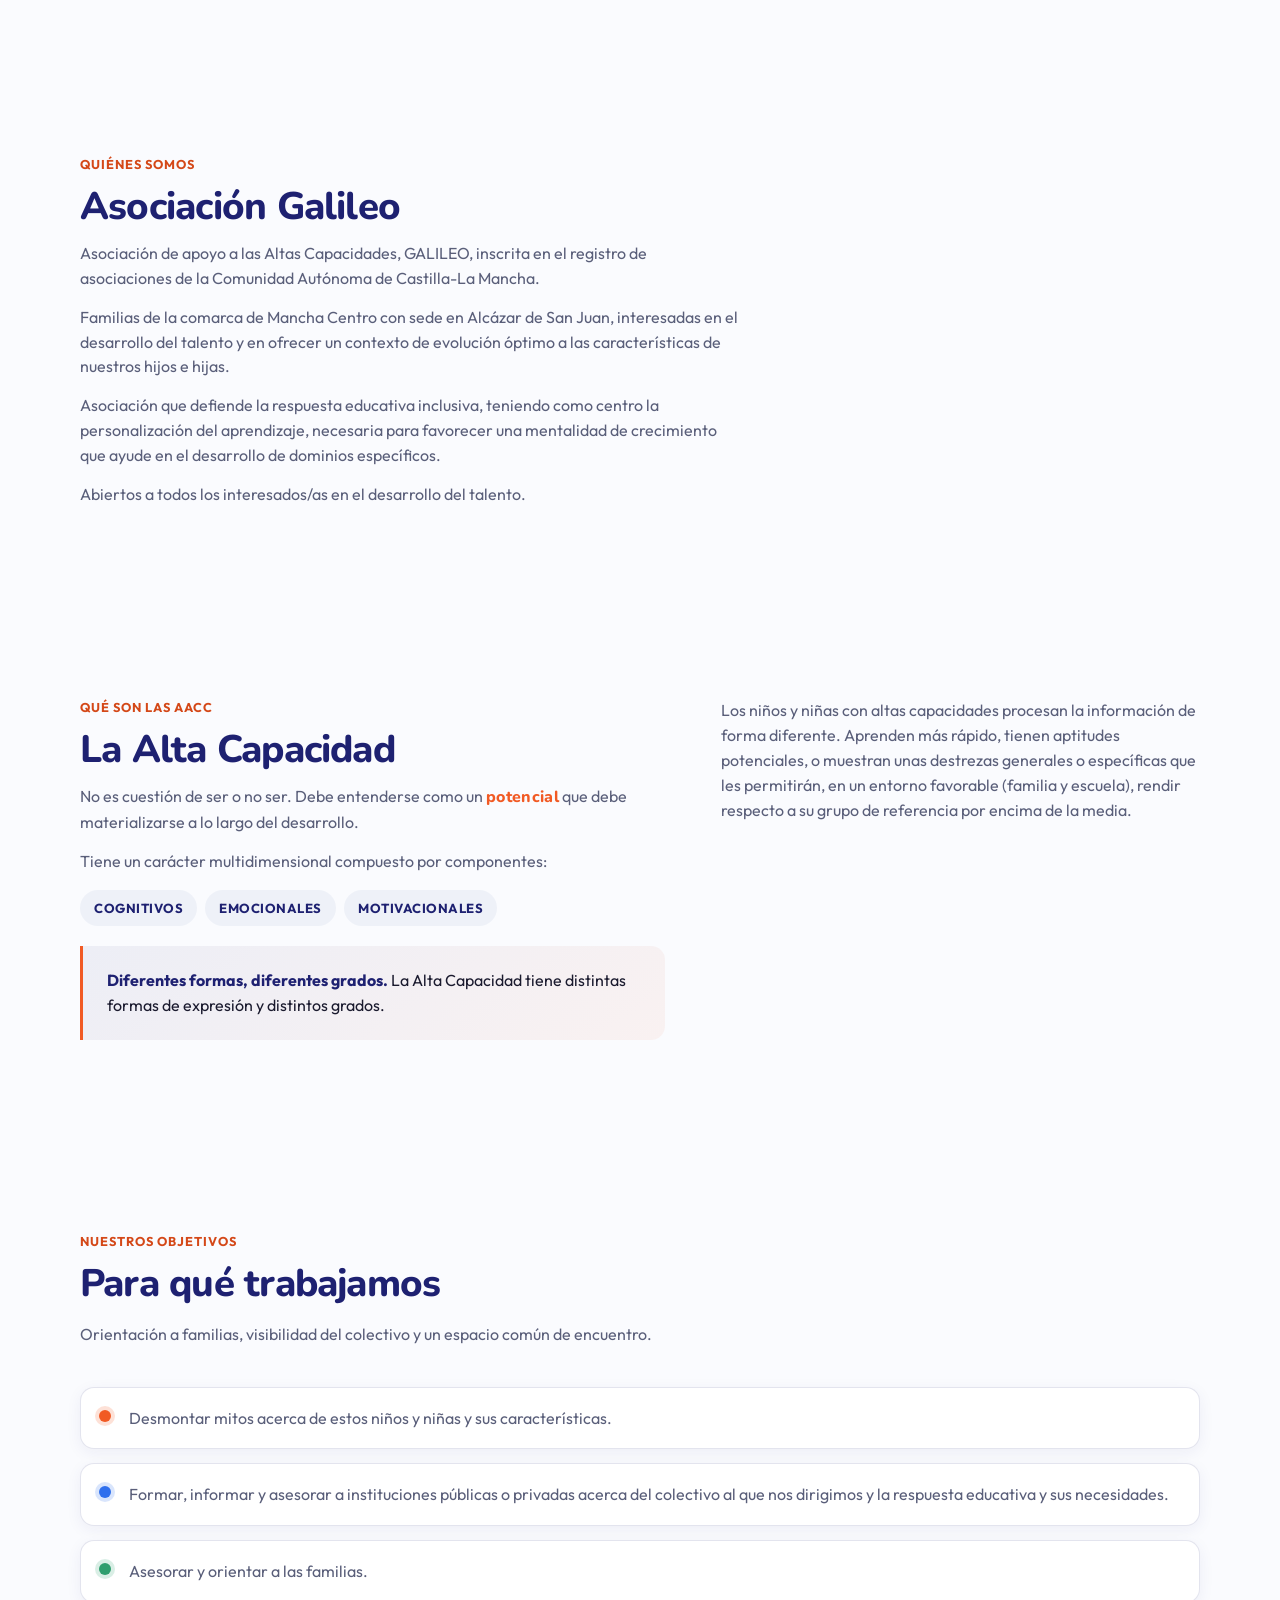
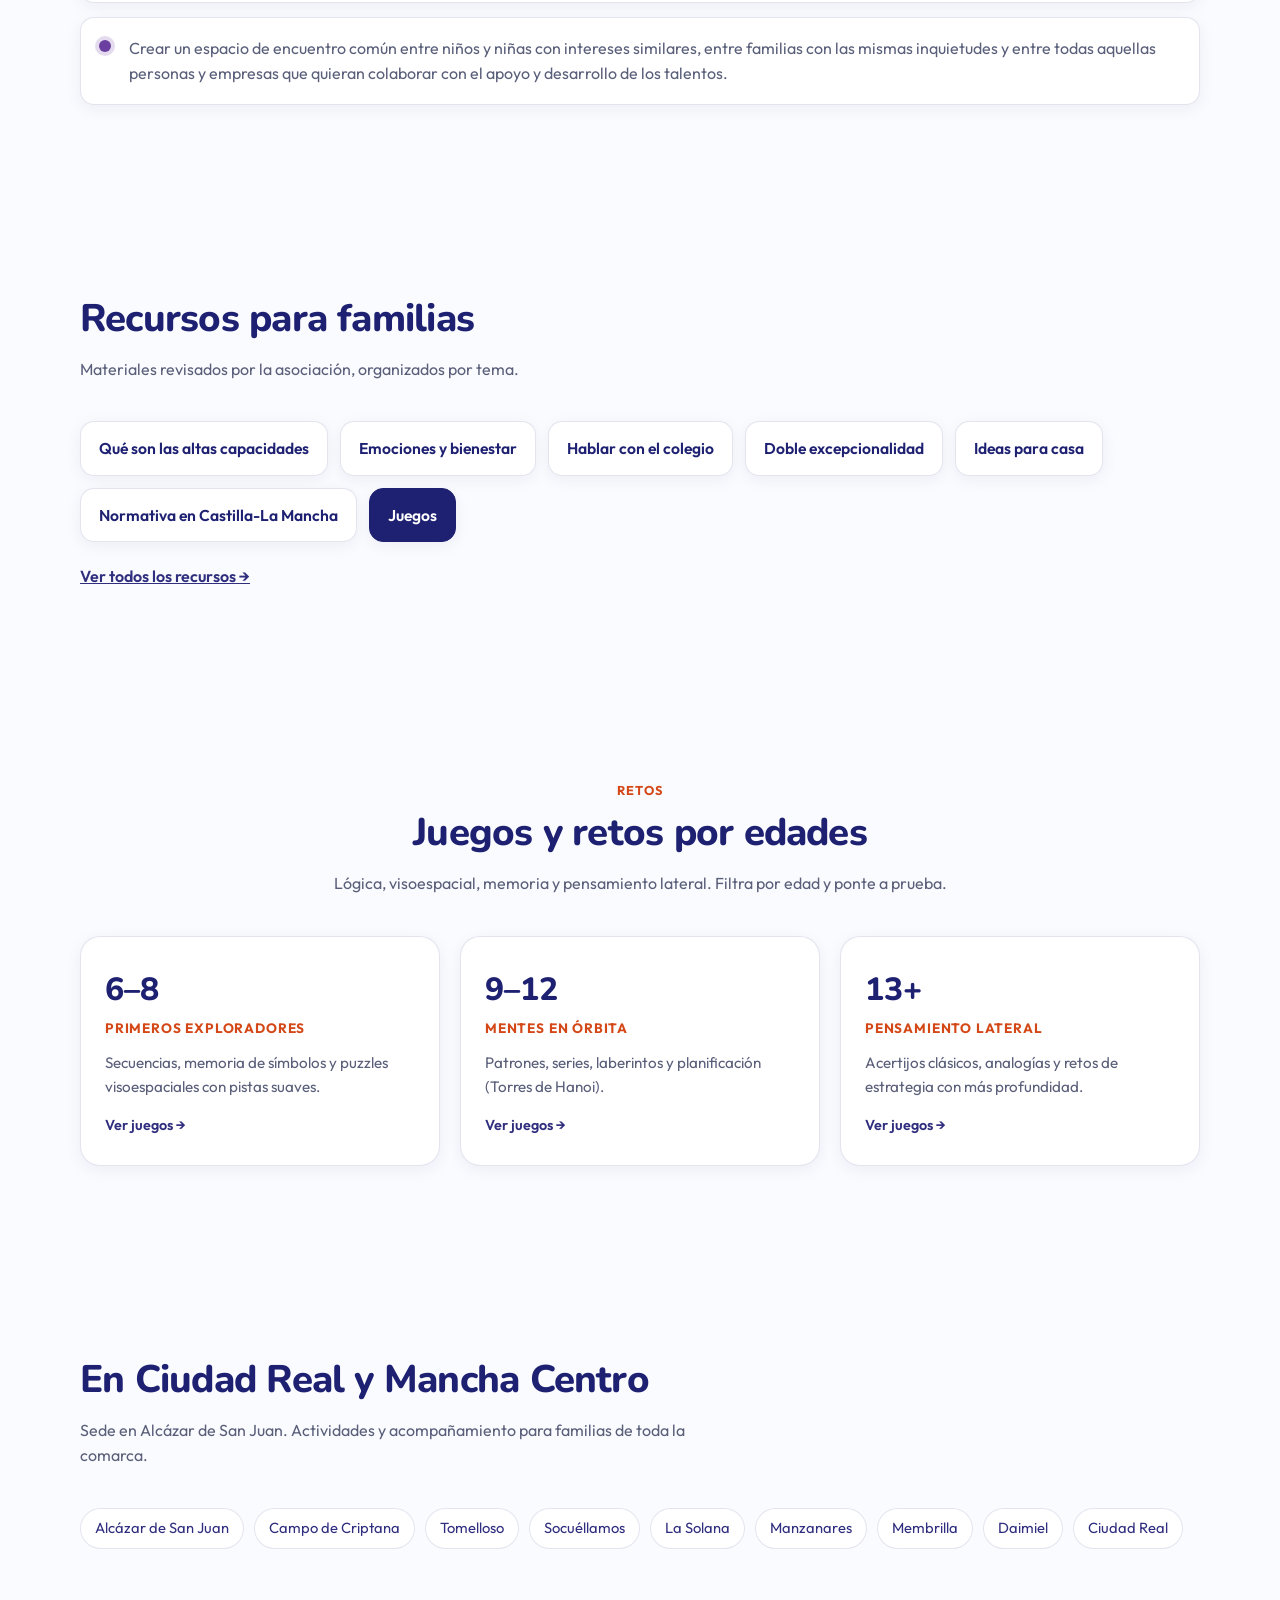
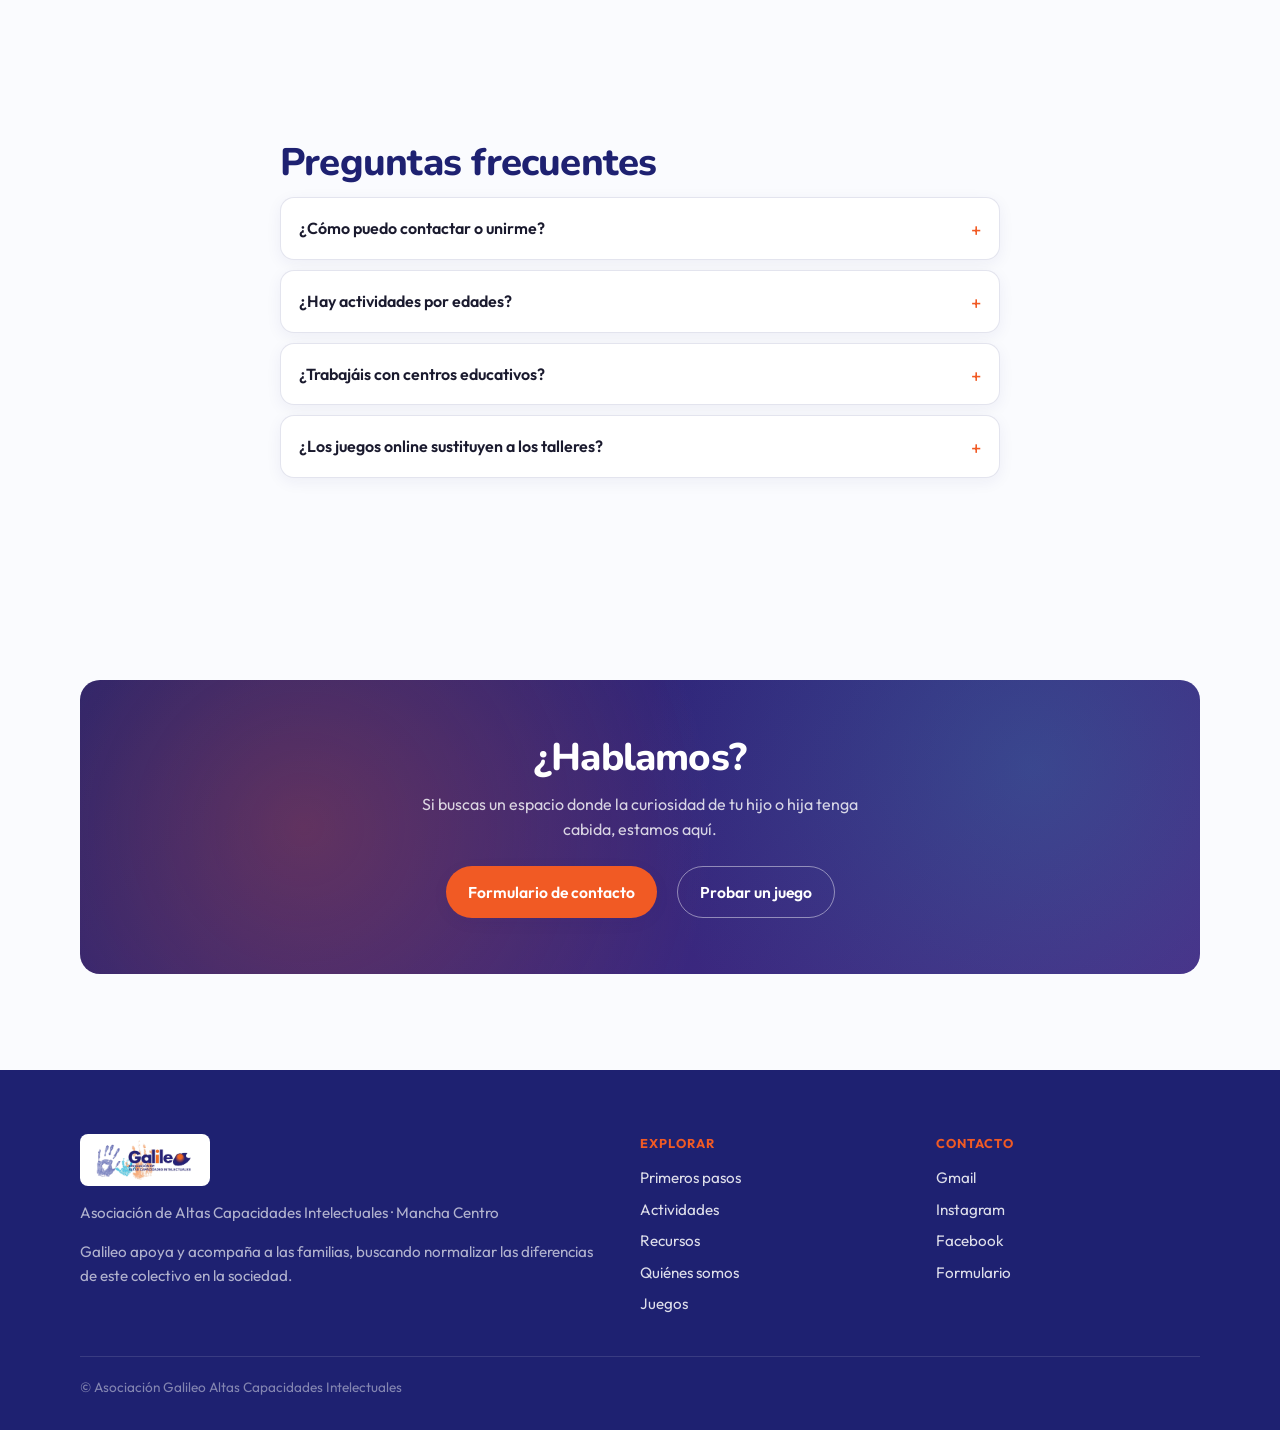
==== commit b1c5b712: "Colocar Recursos antes de Juegos por edades, según el plan La sección de recursos queda tras Quiénes" ====
--- a/index.html
+++ b/index.html
@@ -238,27 +238,6 @@
         </ol>
         <p class="activity-note">
           ¿Te interesa alguna propuesta? <a href="contacto.html">Escríbenos</a> y te contamos cuáles se van confirmando.
-        </p>
-      </div>
-    </section>
-
-    <section id="recursos" class="section">
-      <div class="container">
-        <div class="section-intro">
-          <h2>Recursos para familias</h2>
-          <p class="muted">Materiales revisados por la asociación, organizados por tema.</p>
-        </div>
-        <div class="resource-grid" role="list">
-          <a class="resource-chip" href="#que-es" role="listitem">Qué son las altas capacidades</a>
-          <a class="resource-chip" href="recursos.html#emociones" role="listitem">Emociones y bienestar</a>
-          <a class="resource-chip" href="recursos.html#colegio" role="listitem">Hablar con el colegio</a>
-          <a class="resource-chip" href="recursos.html#doble-excepcionalidad" role="listitem">Doble excepcionalidad</a>
-          <a class="resource-chip" href="recursos.html#ideas-casa" role="listitem">Ideas para casa</a>
-          <a class="resource-chip" href="recursos.html#normativa" role="listitem">Normativa en Castilla-La Mancha</a>
-          <a class="resource-chip resource-chip-accent" href="juegos.html" role="listitem">Juegos</a>
-        </div>
-        <p class="resource-more">
-          <a href="recursos.html">Ver todos los recursos →</a>
         </p>
       </div>
     </section>
@@ -333,6 +312,27 @@
       </div>
     </section>
 
+    <section id="recursos" class="section">
+      <div class="container">
+        <div class="section-intro">
+          <h2>Recursos para familias</h2>
+          <p class="muted">Materiales revisados por la asociación, organizados por tema.</p>
+        </div>
+        <div class="resource-grid" role="list">
+          <a class="resource-chip" href="#que-es" role="listitem">Qué son las altas capacidades</a>
+          <a class="resource-chip" href="recursos.html#emociones" role="listitem">Emociones y bienestar</a>
+          <a class="resource-chip" href="recursos.html#colegio" role="listitem">Hablar con el colegio</a>
+          <a class="resource-chip" href="recursos.html#doble-excepcionalidad" role="listitem">Doble excepcionalidad</a>
+          <a class="resource-chip" href="recursos.html#ideas-casa" role="listitem">Ideas para casa</a>
+          <a class="resource-chip" href="recursos.html#normativa" role="listitem">Normativa en Castilla-La Mancha</a>
+          <a class="resource-chip resource-chip-accent" href="juegos.html" role="listitem">Juegos</a>
+        </div>
+        <p class="resource-more">
+          <a href="recursos.html">Ver todos los recursos →</a>
+        </p>
+      </div>
+    </section>
+
     <section id="edades" class="section">
       <div class="container">
         <div class="section-intro center" style="margin-inline:auto">
--- a/css/styles.css
+++ b/css/styles.css
@@ -1886,6 +1886,11 @@
   margin-top: 2px;
 }
 
+.activity-list strong,
+.activity-list span {
+  grid-column: 2;
+}
+
 .activity-list strong {
   display: block;
   font-family: var(--font-display);
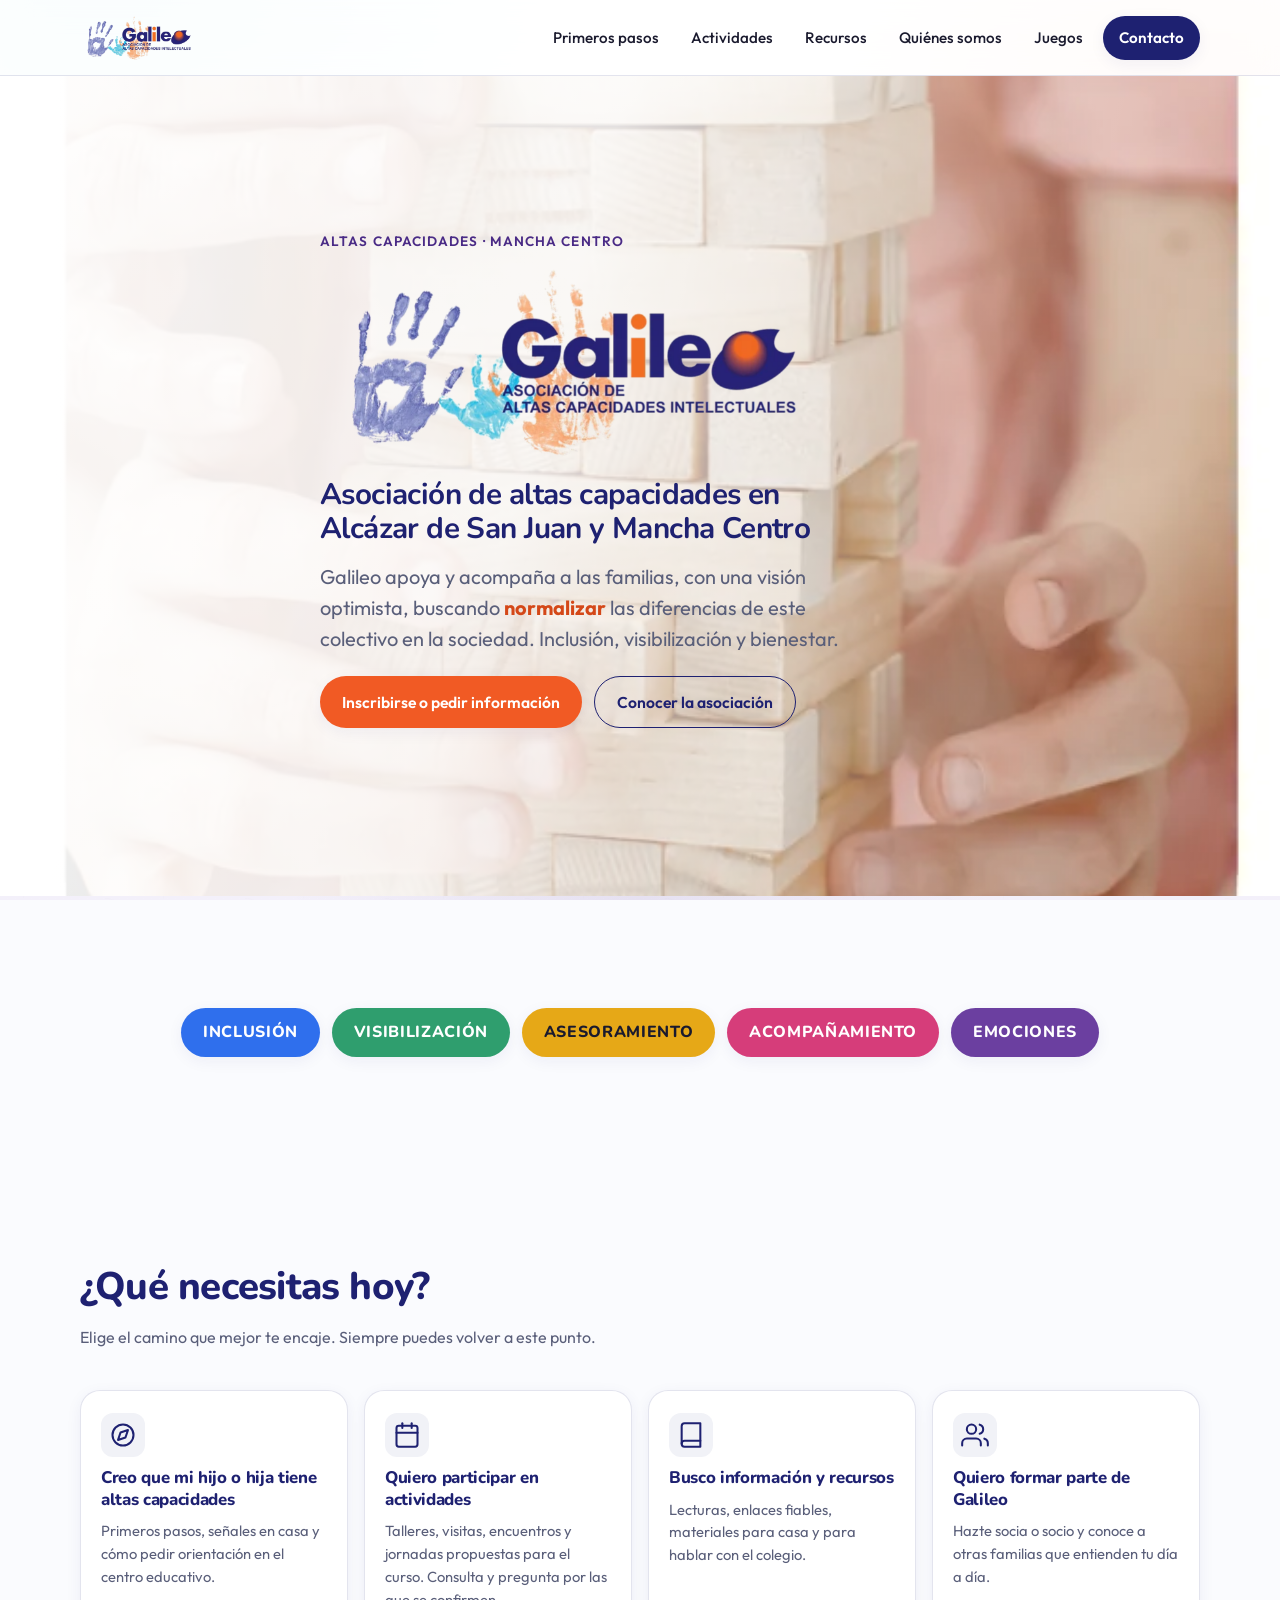
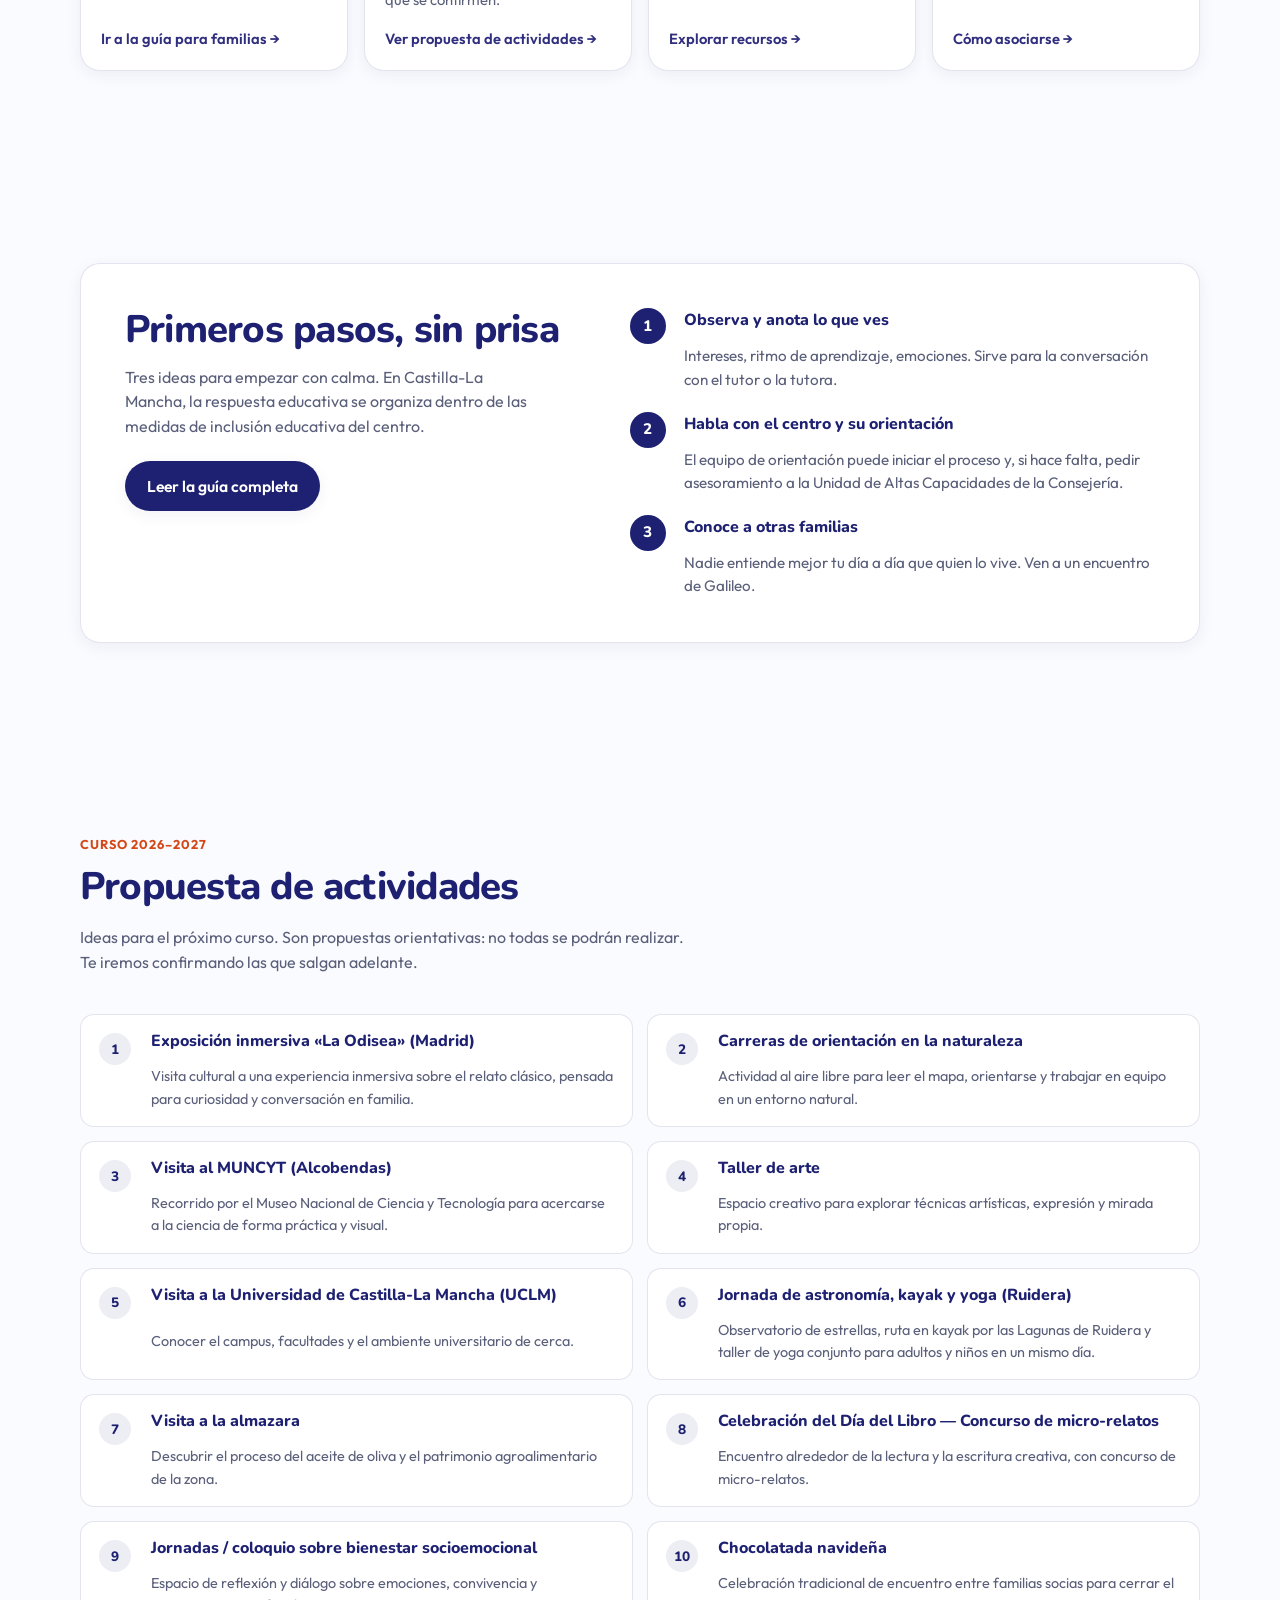
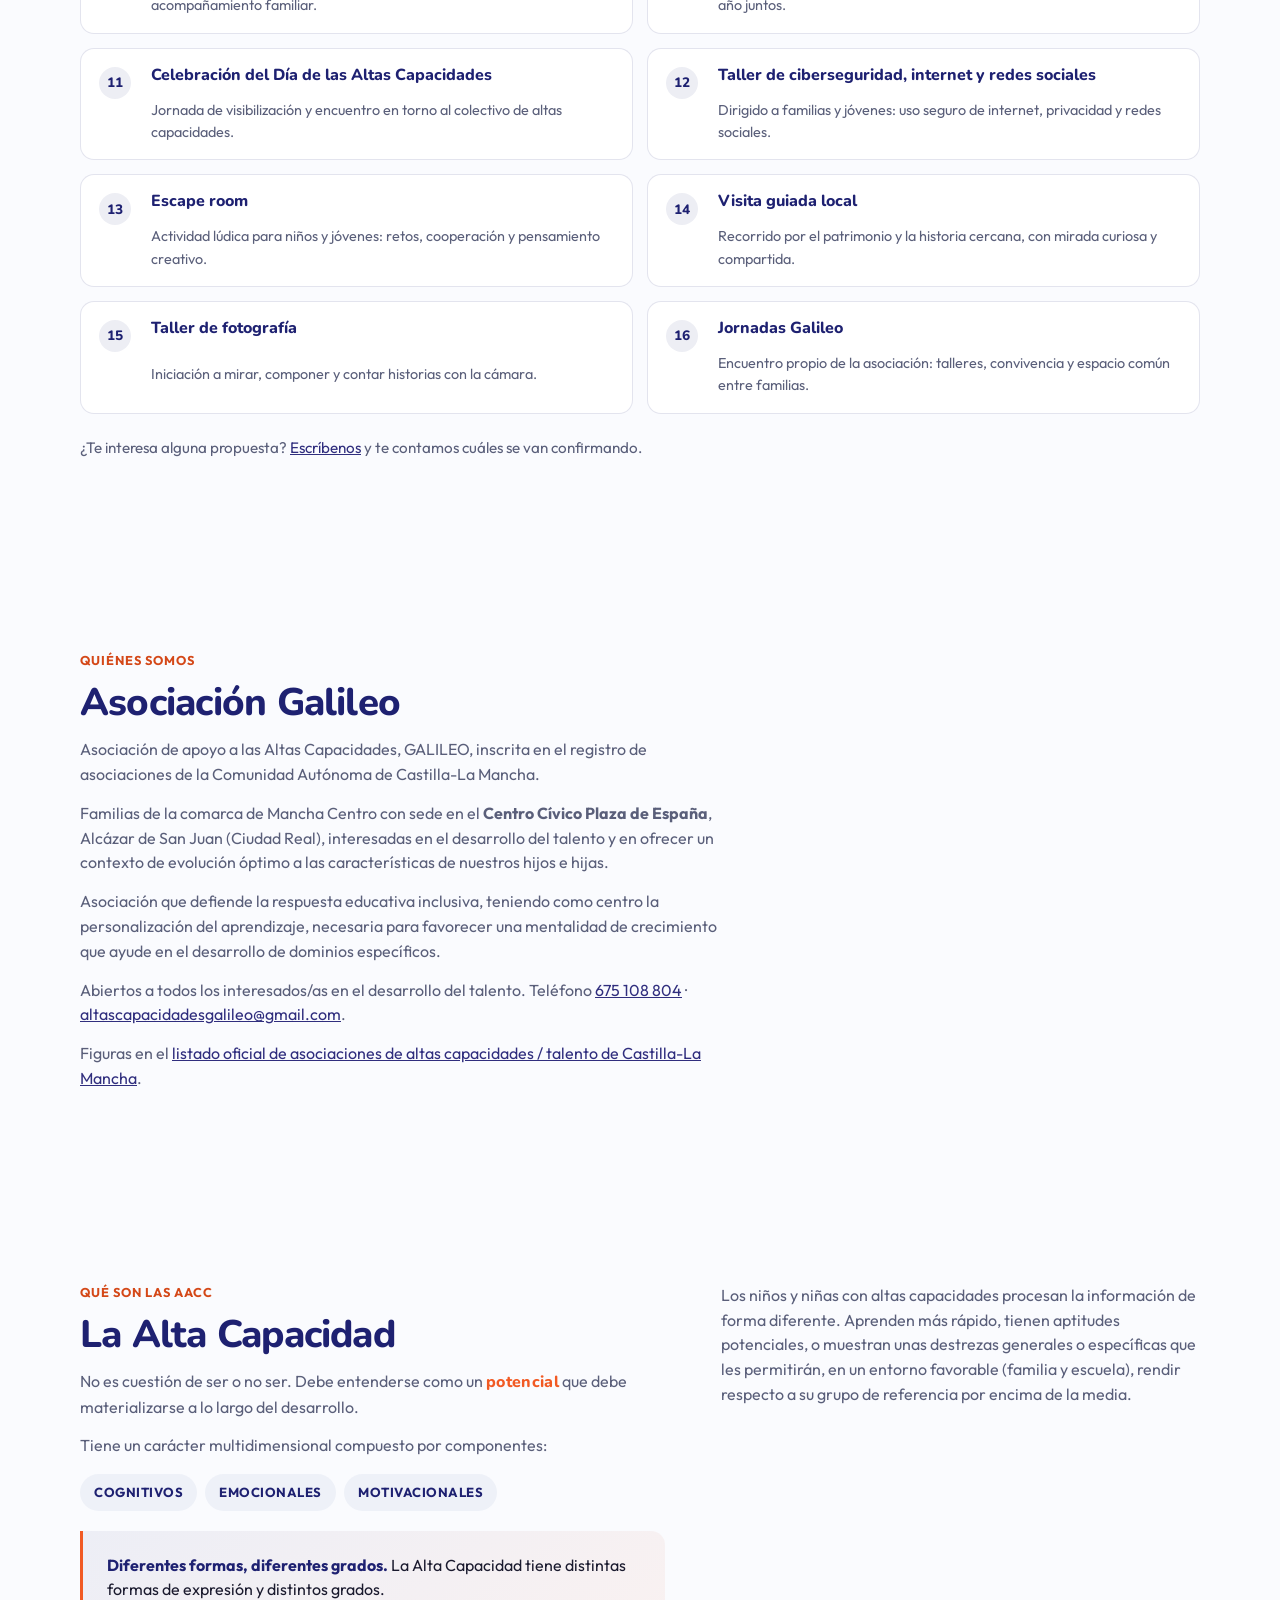
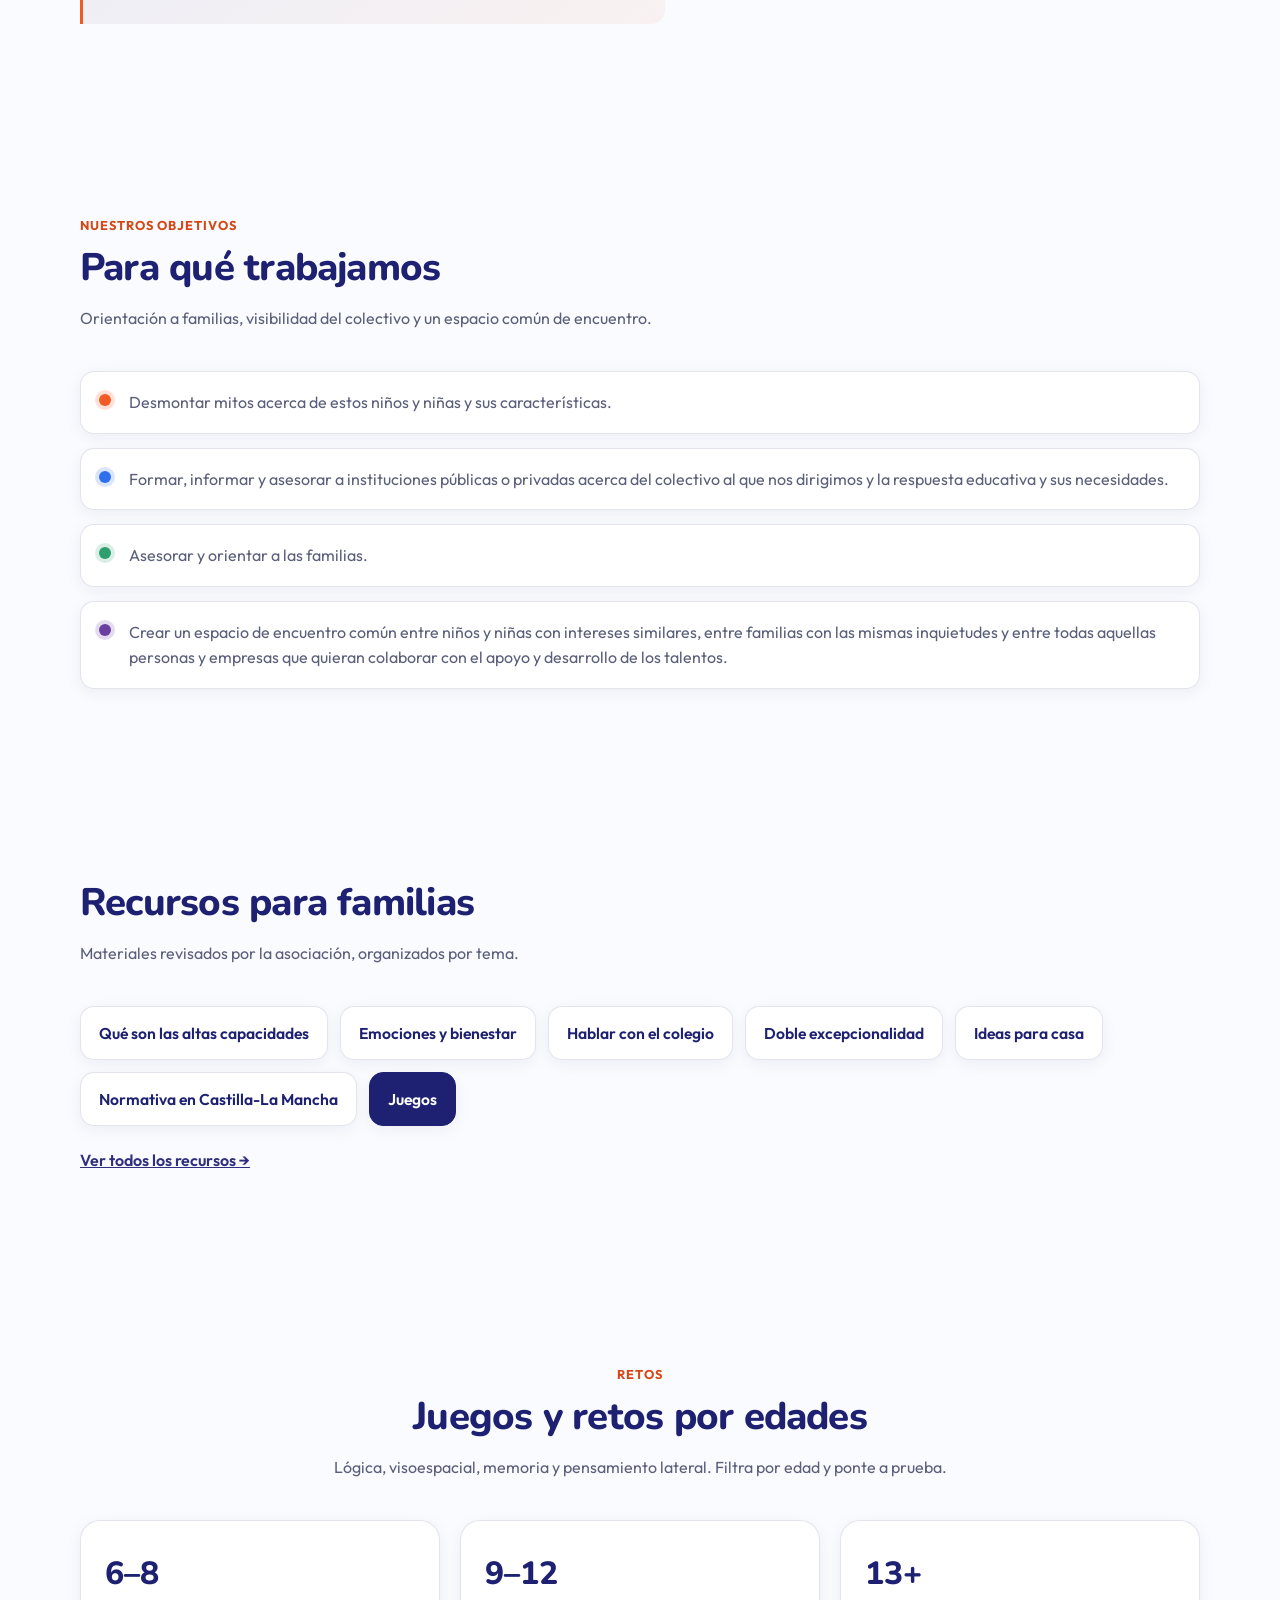
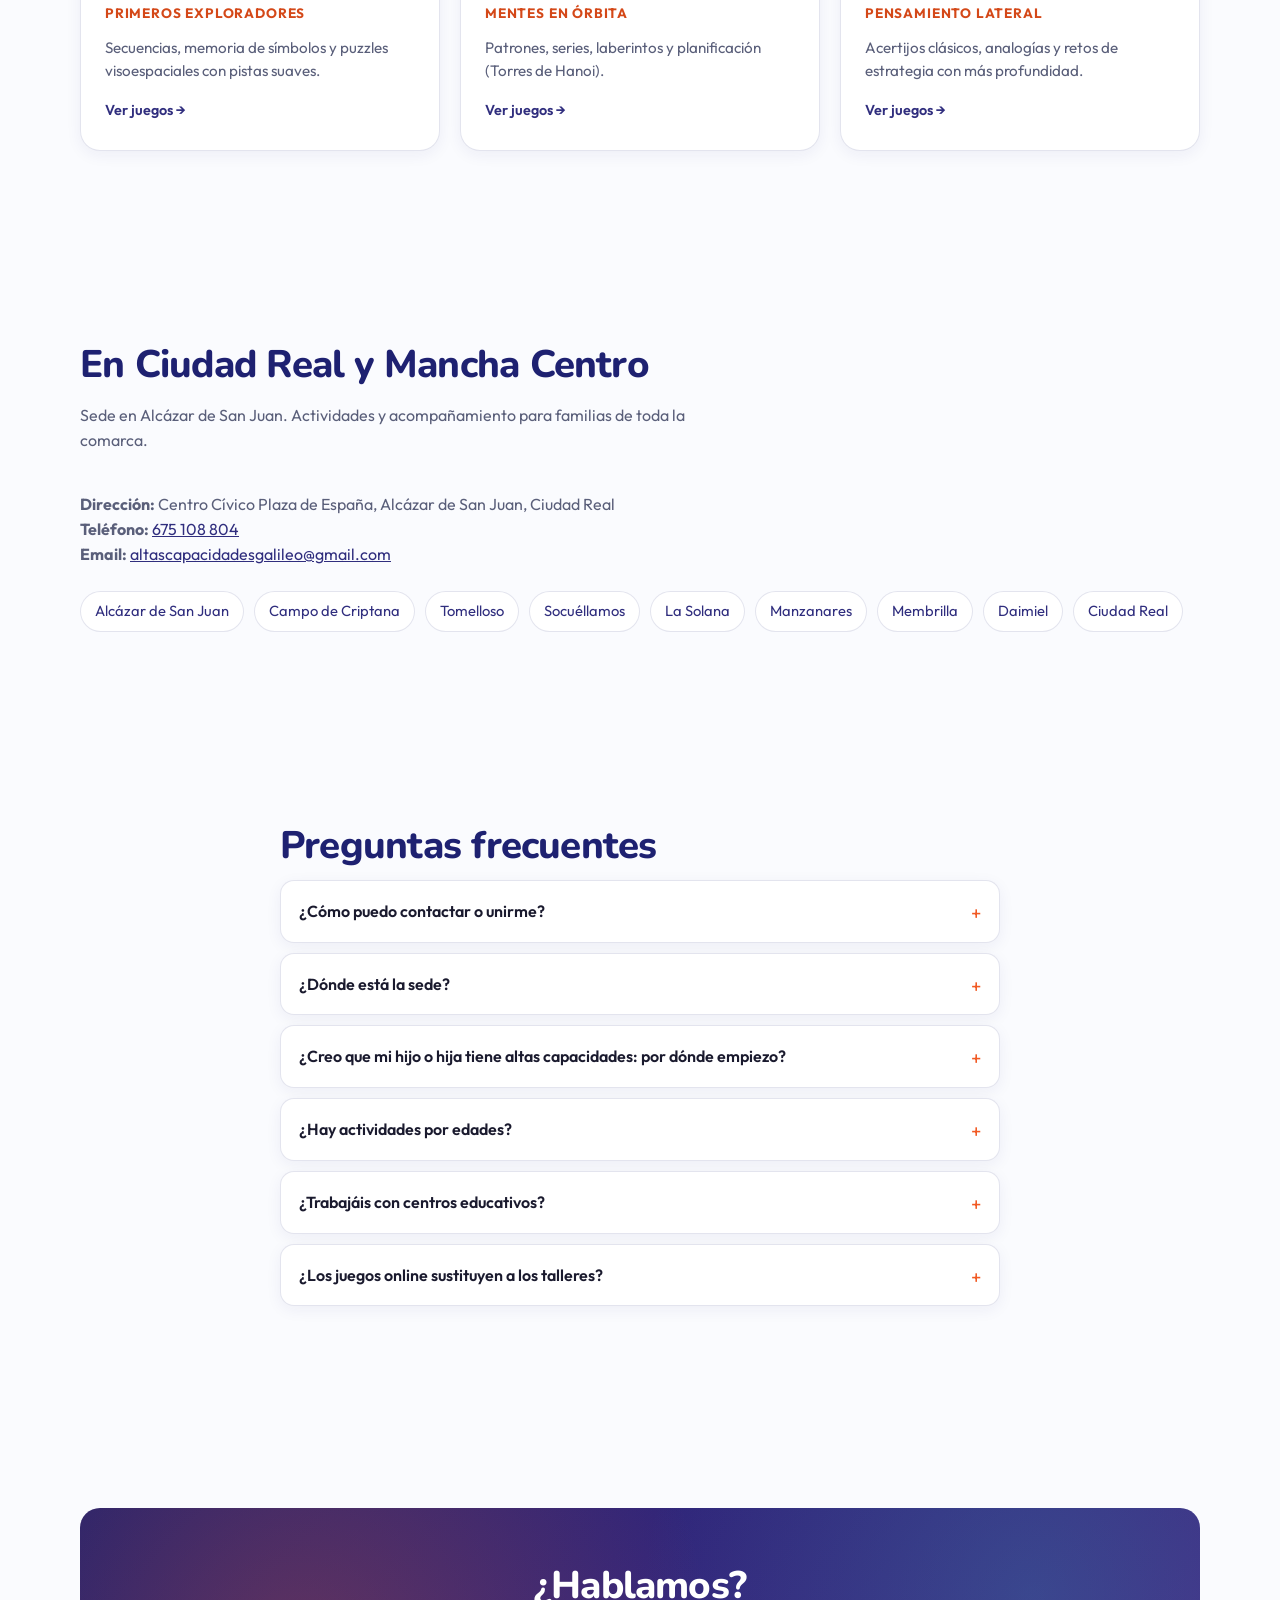
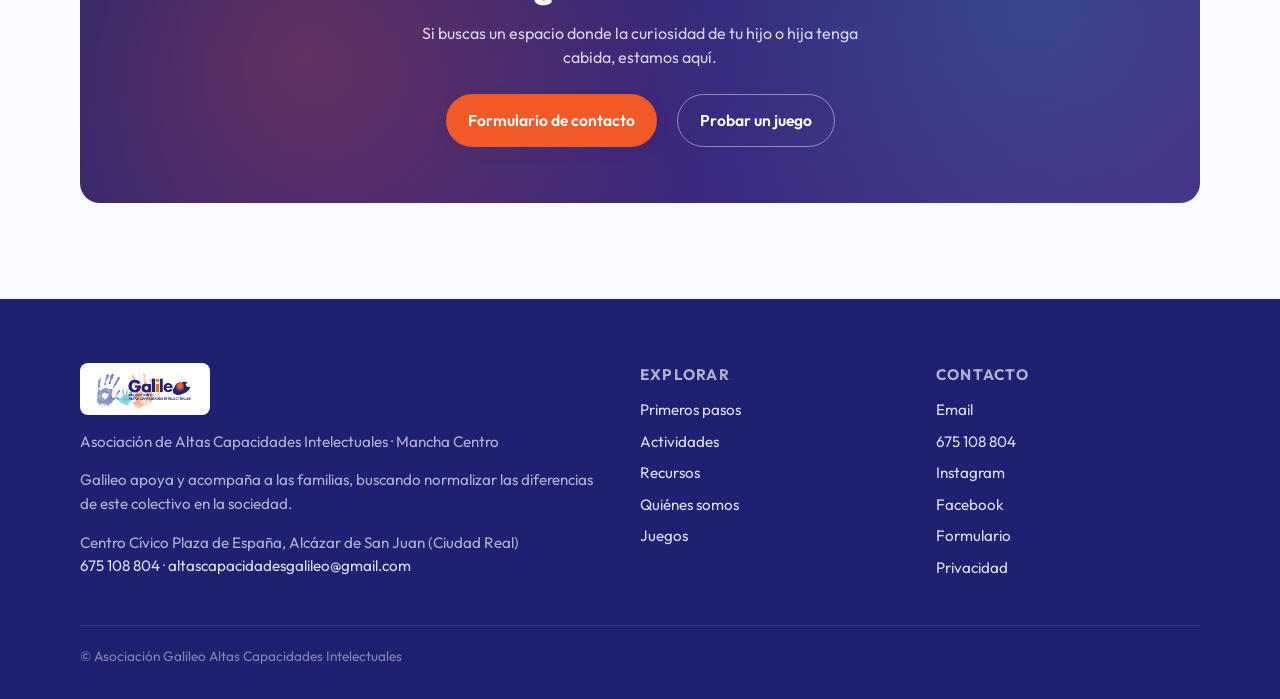
==== commit d7478db8: "Mejorar SEO on-page, indexabilidad y contenido local Añade robots/sitemap/404, meta OG/Twitter unifi" ====
--- a/index.html
+++ b/index.html
@@ -3,31 +3,139 @@
 <head>
   <meta charset="utf-8" />
   <meta name="viewport" content="width=device-width, initial-scale=1" />
-  <title>Asociación Galileo | Altas Capacidades en Ciudad Real y Mancha Centro</title>
-  <meta name="description" content="Galileo es una Asociación que apoya y acompaña a las familias, con una visión optimista, buscando normalizar las diferencias de este colectivo en la sociedad. Mancha Centro." />
-  <meta name="keywords" content="altas capacidades, niños superdotados, asociación altas capacidades, Galileo, Alcázar de San Juan, Mancha Centro, Castilla-La Mancha" />
+  <title>Asociación Galileo | Altas capacidades en Alcázar de San Juan y Mancha Centro</title>
+  <meta name="description" content="Asociación Galileo: apoyo a familias de altas capacidades en Alcázar de San Juan y Mancha Centro (Ciudad Real). Orientación, actividades, recursos y comunidad." />
+  <meta name="robots" content="index, follow" />
+  <meta name="theme-color" content="#1a3a5c" />
   <link rel="canonical" href="https://asociaciongalileoaltascapacidades.es/" />
 
   <meta property="og:type" content="website" />
-  <meta property="og:title" content="Asociación Galileo | Altas Capacidades" />
-  <meta property="og:description" content="Apoyamos y acompañamos a las familias, buscando normalizar las diferencias de este colectivo en la sociedad." />
+  <meta property="og:locale" content="es_ES" />
+  <meta property="og:site_name" content="Asociación Galileo Altas Capacidades" />
+  <meta property="og:title" content="Asociación Galileo | Altas capacidades en Mancha Centro" />
+  <meta property="og:description" content="Acompañamos a familias de altas capacidades en Alcázar de San Juan y Mancha Centro: orientación, actividades y recursos." />
   <meta property="og:url" content="https://asociaciongalileoaltascapacidades.es/" />
-  <meta property="og:image" content="https://asociaciongalileoaltascapacidades.es/assets/logo-galileo-oficial.png" />
+  <meta property="og:image" content="https://asociaciongalileoaltascapacidades.es/assets/og-galileo.jpg" />
+  <meta property="og:image:width" content="1200" />
+  <meta property="og:image:height" content="630" />
+  <meta property="og:image:alt" content="Asociación Galileo Altas Capacidades en Alcázar de San Juan y Mancha Centro" />
   <meta name="twitter:card" content="summary_large_image" />
+  <meta name="twitter:title" content="Asociación Galileo | Altas capacidades en Mancha Centro" />
+  <meta name="twitter:description" content="Acompañamos a familias de altas capacidades en Alcázar de San Juan y Mancha Centro." />
+  <meta name="twitter:image" content="https://asociaciongalileoaltascapacidades.es/assets/og-galileo.jpg" />
 
   <script type="application/ld+json">
   {
     "@context": "https://schema.org",
-    "@type": "Organization",
-    "name": "Asociación Galileo Altas Capacidades Intelectuales",
-    "url": "https://asociaciongalileoaltascapacidades.es",
-    "logo": "https://asociaciongalileoaltascapacidades.es/assets/logo-galileo-oficial.png",
-    "email": "altascapacidadesgalileo@gmail.com",
-    "sameAs": [
-      "https://www.instagram.com/altascapacidadesgalileo/",
-      "https://www.facebook.com/altascapacidadesgalileo"
-    ],
-    "description": "Asociación de apoyo a las Altas Capacidades inscrita en Castilla-La Mancha, con sede en Alcázar de San Juan (Mancha Centro)."
+    "@graph": [
+      {
+        "@type": ["Organization", "NGO"],
+        "@id": "https://asociaciongalileoaltascapacidades.es/#organization",
+        "name": "Asociación Galileo Altas Capacidades Intelectuales",
+        "alternateName": ["Asociación Galileo", "Galileo Altas Capacidades"],
+        "url": "https://asociaciongalileoaltascapacidades.es/",
+        "logo": "https://asociaciongalileoaltascapacidades.es/assets/logo-galileo-oficial.png",
+        "image": "https://asociaciongalileoaltascapacidades.es/assets/og-galileo.jpg",
+        "email": "altascapacidadesgalileo@gmail.com",
+        "telephone": "+34-675-108-804",
+        "address": {
+          "@type": "PostalAddress",
+          "streetAddress": "Centro Cívico Plaza de España",
+          "addressLocality": "Alcázar de San Juan",
+          "addressRegion": "Ciudad Real",
+          "addressCountry": "ES"
+        },
+        "areaServed": [
+          {"@type": "City", "name": "Alcázar de San Juan"},
+          {"@type": "City", "name": "Campo de Criptana"},
+          {"@type": "City", "name": "Tomelloso"},
+          {"@type": "City", "name": "Socuéllamos"},
+          {"@type": "City", "name": "La Solana"},
+          {"@type": "City", "name": "Manzanares"},
+          {"@type": "City", "name": "Membrilla"},
+          {"@type": "City", "name": "Daimiel"},
+          {"@type": "City", "name": "Ciudad Real"},
+          {"@type": "AdministrativeArea", "name": "Mancha Centro"}
+        ],
+        "sameAs": [
+          "https://www.instagram.com/altascapacidadesgalileo/",
+          "https://www.facebook.com/altascapacidadesgalileo"
+        ],
+        "description": "Asociación de apoyo a las Altas Capacidades inscrita en Castilla-La Mancha, con sede en Alcázar de San Juan (Mancha Centro)."
+      },
+      {
+        "@type": "WebSite",
+        "@id": "https://asociaciongalileoaltascapacidades.es/#website",
+        "url": "https://asociaciongalileoaltascapacidades.es/",
+        "name": "Asociación Galileo Altas Capacidades",
+        "publisher": {"@id": "https://asociaciongalileoaltascapacidades.es/#organization"},
+        "inLanguage": "es-ES"
+      },
+      {
+        "@type": "WebPage",
+        "@id": "https://asociaciongalileoaltascapacidades.es/#webpage",
+        "url": "https://asociaciongalileoaltascapacidades.es/",
+        "name": "Asociación Galileo | Altas capacidades en Alcázar de San Juan y Mancha Centro",
+        "isPartOf": {"@id": "https://asociaciongalileoaltascapacidades.es/#website"},
+        "about": {"@id": "https://asociaciongalileoaltascapacidades.es/#organization"},
+        "description": "Asociación Galileo: apoyo a familias de altas capacidades en Alcázar de San Juan y Mancha Centro.",
+        "inLanguage": "es-ES"
+      },
+      {
+        "@type": "FAQPage",
+        "@id": "https://asociaciongalileoaltascapacidades.es/#faq",
+        "mainEntity": [
+          {
+            "@type": "Question",
+            "name": "¿Cómo puedo contactar o unirme a la Asociación Galileo?",
+            "acceptedAnswer": {
+              "@type": "Answer",
+              "text": "Usa el formulario de contacto en asociaciongalileoaltascapacidades.es/contacto.html para inscribirte o pedir información. También puedes escribir a altascapacidadesgalileo@gmail.com, llamar al 675 108 804 o contactar por Instagram @altascapacidadesgalileo."
+            }
+          },
+          {
+            "@type": "Question",
+            "name": "¿Dónde está la sede de Galileo?",
+            "acceptedAnswer": {
+              "@type": "Answer",
+              "text": "La sede está en el Centro Cívico Plaza de España, Alcázar de San Juan (Ciudad Real). El ámbito de actuación es comarcal: Mancha Centro."
+            }
+          },
+          {
+            "@type": "Question",
+            "name": "¿Hay actividades por edades?",
+            "acceptedAnswer": {
+              "@type": "Answer",
+              "text": "Sí. Organizamos grupos por etapas (aprox. 6–8, 9–12 y 13+) y nivel de reto. También puedes probar los juegos online por edades en la web."
+            }
+          },
+          {
+            "@type": "Question",
+            "name": "¿Trabajáis con centros educativos?",
+            "acceptedAnswer": {
+              "@type": "Answer",
+              "text": "Sí. Formamos, informamos y asesoramos a instituciones públicas o privadas acerca del colectivo de altas capacidades y la respuesta educativa inclusiva."
+            }
+          },
+          {
+            "@type": "Question",
+            "name": "¿Creo que mi hijo o hija tiene altas capacidades: por dónde empiezo?",
+            "acceptedAnswer": {
+              "@type": "Answer",
+              "text": "Observa y anota intereses, ritmo de aprendizaje y emociones; habla con el tutor o tutora y con orientación del centro; y conoce a otras familias en Galileo. En Castilla-La Mancha la respuesta se organiza dentro de las medidas de inclusión educativa."
+            }
+          },
+          {
+            "@type": "Question",
+            "name": "¿Los juegos online sustituyen a los talleres?",
+            "acceptedAnswer": {
+              "@type": "Answer",
+              "text": "No. Son un aperitivo para mentes curiosas. El corazón de Galileo son los encuentros, las actividades y el acompañamiento familiar."
+            }
+          }
+        ]
+      }
+    ]
   }
   </script>
 
@@ -35,16 +143,21 @@
   <link rel="preconnect" href="https://fonts.gstatic.com" crossorigin />
   <link href="https://fonts.googleapis.com/css2?family=Nunito:wght@600;700;800&family=Outfit:wght@400;500;600;700&display=swap" rel="stylesheet" />
   <link rel="icon" href="assets/logo-galileo.png" type="image/png" />
+  <link rel="apple-touch-icon" href="assets/apple-touch-icon.png" />
   <link rel="stylesheet" href="css/styles.css" />
 </head>
 <body>
+  <a class="skip-link" href="#contenido">Saltar al contenido</a>
   <div class="sky-bg" aria-hidden="true"></div>
   <div class="sky-pattern" aria-hidden="true"></div>
 
   <header class="header">
     <div class="container nav">
       <a class="brand" href="./" aria-label="Asociación Galileo — Inicio">
-        <img class="brand-logo" src="assets/logo-galileo-oficial.png" alt="Galileo — Asociación de Altas Capacidades Intelectuales" width="200" height="73" />
+        <picture>
+          <source srcset="assets/logo-galileo-oficial.webp" type="image/webp" />
+          <img class="brand-logo" src="assets/logo-galileo-oficial.png" alt="Galileo — Asociación de Altas Capacidades Intelectuales" width="200" height="73" />
+        </picture>
       </a>
       <button class="nav-toggle" type="button" aria-label="Abrir menú" aria-expanded="false" aria-controls="menu-principal">
         <span></span><span></span><span></span>
@@ -52,7 +165,7 @@
       <nav class="menu" id="menu-principal" aria-label="Principal">
         <a href="#primeros-pasos">Primeros pasos</a>
         <a href="#actividades">Actividades</a>
-        <a href="#recursos">Recursos</a>
+        <a href="recursos.html">Recursos</a>
         <a href="#quienes-somos">Quiénes somos</a>
         <a href="juegos.html">Juegos</a>
         <a href="contacto.html" class="cta">Contacto</a>
@@ -60,16 +173,28 @@
     </div>
   </header>
 
-  <main>
+  <main id="contenido">
     <section class="hero">
+      <picture class="hero-media">
+        <source srcset="assets/hero-bloques.webp" type="image/webp" />
+        <img
+          src="assets/hero-bloques.jpg"
+          alt="Niño concentrado construyendo con bloques de colores, metáfora del talento y el juego en altas capacidades"
+          width="678"
+          height="860"
+          fetchpriority="high"
+          decoding="async"
+        />
+      </picture>
       <div class="container hero-inner">
         <p class="hero-tag">Altas capacidades · Mancha Centro</p>
-        <img class="brand-logo-lg" src="assets/logo-galileo-oficial.png" alt="Galileo — Asociación de Altas Capacidades Intelectuales" width="520" height="190" />
-        <h1>
-          Galileo es una Asociación que apoya y acompaña a las familias, con una visión optimista, buscando <strong>normalizar</strong> las diferencias de este colectivo en la sociedad.
-        </h1>
+        <picture>
+          <source srcset="assets/logo-galileo-oficial.webp" type="image/webp" />
+          <img class="brand-logo-lg" src="assets/logo-galileo-oficial.png" alt="Galileo — Asociación de Altas Capacidades Intelectuales" width="520" height="190" />
+        </picture>
+        <h1>Asociación de altas capacidades en Alcázar de San Juan y Mancha Centro</h1>
         <p class="hero-lead">
-          Inclusión, visibilización y acompañamiento para que el talento crezca con bienestar.
+          Galileo apoya y acompaña a las familias, con una visión optimista, buscando <strong>normalizar</strong> las diferencias de este colectivo en la sociedad. Inclusión, visibilización y bienestar.
         </p>
         <div class="actions">
           <a class="btn" href="contacto.html">Inscribirse o pedir información</a>
@@ -113,7 +238,7 @@
             <p>Talleres, visitas, encuentros y jornadas propuestas para el curso. Consulta y pregunta por las que se confirmen.</p>
             <span class="need-link">Ver propuesta de actividades →</span>
           </a>
-          <a class="need-card" href="#recursos">
+          <a class="need-card" href="recursos.html">
             <span class="need-icon" aria-hidden="true">
               <svg width="28" height="28" viewBox="0 0 24 24" fill="none" stroke="currentColor" stroke-width="1.75" stroke-linecap="round" stroke-linejoin="round"><path d="M4 19.5A2.5 2.5 0 0 1 6.5 17H20"/><path d="M6.5 2H20v20H6.5A2.5 2.5 0 0 1 4 19.5v-15A2.5 2.5 0 0 1 6.5 2z"/></svg>
             </span>
@@ -251,13 +376,19 @@
             Asociación de apoyo a las Altas Capacidades, GALILEO, inscrita en el registro de asociaciones de la Comunidad Autónoma de Castilla-La Mancha.
           </p>
           <p>
-            Familias de la comarca de Mancha Centro con sede en Alcázar de San Juan, interesadas en el desarrollo del talento y en ofrecer un contexto de evolución óptimo a las características de nuestros hijos e hijas.
+            Familias de la comarca de Mancha Centro con sede en el <strong>Centro Cívico Plaza de España</strong>, Alcázar de San Juan (Ciudad Real), interesadas en el desarrollo del talento y en ofrecer un contexto de evolución óptimo a las características de nuestros hijos e hijas.
           </p>
           <p>
             Asociación que defiende la respuesta educativa inclusiva, teniendo como centro la personalización del aprendizaje, necesaria para favorecer una mentalidad de crecimiento que ayude en el desarrollo de dominios específicos.
           </p>
           <p>
-            Abiertos a todos los interesados/as en el desarrollo del talento.
+            Abiertos a todos los interesados/as en el desarrollo del talento. Teléfono
+            <a href="tel:+34675108804">675 108 804</a> ·
+            <a href="mailto:altascapacidadesgalileo@gmail.com">altascapacidadesgalileo@gmail.com</a>.
+          </p>
+          <p>
+            Figuras en el
+            <a href="https://educacion.castillalamancha.es/inclusion-convivencia/altas-capacidades" target="_blank" rel="noopener">listado oficial de asociaciones de altas capacidades / talento de Castilla-La Mancha</a>.
           </p>
         </div>
       </div>
@@ -363,12 +494,19 @@
       </div>
     </section>
 
-    <section class="section">
+    <section id="sede" class="section">
       <div class="container">
         <div class="section-intro">
           <h2>En Ciudad Real y Mancha Centro</h2>
           <p class="muted">
             Sede en Alcázar de San Juan. Actividades y acompañamiento para familias de toda la comarca.
+          </p>
+        </div>
+        <div class="prose" style="margin-bottom:24px">
+          <p>
+            <strong>Dirección:</strong> Centro Cívico Plaza de España, Alcázar de San Juan, Ciudad Real<br />
+            <strong>Teléfono:</strong> <a href="tel:+34675108804">675 108 804</a><br />
+            <strong>Email:</strong> <a href="mailto:altascapacidadesgalileo@gmail.com">altascapacidadesgalileo@gmail.com</a>
           </p>
         </div>
         <div class="town-cloud" aria-label="Localidades">
@@ -390,7 +528,15 @@
         <h2>Preguntas frecuentes</h2>
         <details>
           <summary>¿Cómo puedo contactar o unirme?</summary>
-          <p>Usa el <a href="contacto.html">formulario de contacto</a> para inscribirte o pedir información. También puedes escribir a <a href="mailto:altascapacidadesgalileo@gmail.com">altascapacidadesgalileo@gmail.com</a> o por Instagram: <a href="https://www.instagram.com/altascapacidadesgalileo/" target="_blank" rel="noopener">@altascapacidadesgalileo</a>.</p>
+          <p>Usa el <a href="contacto.html">formulario de contacto</a> para inscribirte o pedir información. También puedes escribir a <a href="mailto:altascapacidadesgalileo@gmail.com">altascapacidadesgalileo@gmail.com</a>, llamar al <a href="tel:+34675108804">675 108 804</a> o por Instagram: <a href="https://www.instagram.com/altascapacidadesgalileo/" target="_blank" rel="noopener">@altascapacidadesgalileo</a>.</p>
+        </details>
+        <details>
+          <summary>¿Dónde está la sede?</summary>
+          <p>En el Centro Cívico Plaza de España, Alcázar de San Juan (Ciudad Real). Trabajamos a nivel comarcal en Mancha Centro.</p>
+        </details>
+        <details>
+          <summary>¿Creo que mi hijo o hija tiene altas capacidades: por dónde empiezo?</summary>
+          <p>Empieza por observar y anotar, hablar con el centro y orientación, y conocer a otras familias. Lee nuestra guía de <a href="#primeros-pasos">primeros pasos</a> y los <a href="recursos.html">recursos para familias</a>.</p>
         </details>
         <details>
           <summary>¿Hay actividades por edades?</summary>
@@ -425,28 +571,38 @@
     <div class="container cols">
       <div>
         <div class="footer-brand">
-          <img src="assets/logo-galileo-oficial.png" alt="Galileo" width="180" height="66" />
+          <picture>
+            <source srcset="assets/logo-galileo-oficial.webp" type="image/webp" />
+            <img src="assets/logo-galileo-oficial.png" alt="Galileo — Asociación de Altas Capacidades Intelectuales" width="180" height="66" loading="lazy" />
+          </picture>
         </div>
         <p>Asociación de Altas Capacidades Intelectuales · Mancha Centro</p>
         <p>Galileo apoya y acompaña a las familias, buscando normalizar las diferencias de este colectivo en la sociedad.</p>
+        <p class="footer-nap">
+          Centro Cívico Plaza de España, Alcázar de San Juan (Ciudad Real)<br />
+          <a href="tel:+34675108804">675 108 804</a> ·
+          <a href="mailto:altascapacidadesgalileo@gmail.com">altascapacidadesgalileo@gmail.com</a>
+        </p>
       </div>
       <div>
-        <h4>Explorar</h4>
+        <p class="footer-heading">Explorar</p>
         <ul>
           <li><a href="#primeros-pasos">Primeros pasos</a></li>
           <li><a href="#actividades">Actividades</a></li>
-          <li><a href="#recursos">Recursos</a></li>
+          <li><a href="recursos.html">Recursos</a></li>
           <li><a href="#quienes-somos">Quiénes somos</a></li>
           <li><a href="juegos.html">Juegos</a></li>
         </ul>
       </div>
       <div>
-        <h4>Contacto</h4>
+        <p class="footer-heading">Contacto</p>
         <ul>
-          <li><a href="mailto:altascapacidadesgalileo@gmail.com">Gmail</a></li>
+          <li><a href="mailto:altascapacidadesgalileo@gmail.com">Email</a></li>
+          <li><a href="tel:+34675108804">675 108 804</a></li>
           <li><a href="https://www.instagram.com/altascapacidadesgalileo/" target="_blank" rel="noopener">Instagram</a></li>
           <li><a href="https://www.facebook.com/altascapacidadesgalileo" target="_blank" rel="noopener">Facebook</a></li>
           <li><a href="contacto.html">Formulario</a></li>
+          <li><a href="privacidad.html">Privacidad</a></li>
         </ul>
       </div>
     </div>
--- a/css/styles.css
+++ b/css/styles.css
@@ -48,6 +48,23 @@
   box-sizing: border-box;
 }
 
+.skip-link {
+  position: absolute;
+  left: 12px;
+  top: -100px;
+  z-index: 1000;
+  background: var(--ink);
+  color: #fff;
+  padding: 10px 16px;
+  border-radius: var(--r-sm);
+  text-decoration: none;
+  font-weight: 600;
+}
+
+.skip-link:focus {
+  top: 12px;
+}
+
 html {
   scroll-behavior: smooth;
 }
@@ -352,6 +369,10 @@
   font-size: 0.88rem;
 }
 
+.game-card[hidden] {
+  display: none !important;
+}
+
 .actions {
   display: flex;
   flex-wrap: wrap;
@@ -367,22 +388,37 @@
   align-items: center;
   padding: clamp(40px, 6vw, 72px) 0 clamp(56px, 8vw, 88px);
   overflow: hidden;
+  background: linear-gradient(135deg, #f7f4ff 0%, #fff5ef 50%, #eef9fb 100%);
+}
+
+.hero-media {
+  position: absolute;
+  inset: 0;
+  z-index: 0;
+  margin: 0;
+  pointer-events: none;
+}
+
+.hero-media img {
+  width: 100%;
+  height: 100%;
+  object-fit: cover;
+  object-position: right center;
+  display: block;
 }
 
 .hero::before {
   content: "";
   position: absolute;
   inset: 0;
-  background:
-    linear-gradient(105deg, rgba(255, 255, 255, 0.96) 0%, rgba(255, 255, 255, 0.88) 42%, rgba(255, 255, 255, 0.35) 68%, transparent 100%),
-    url("../assets/hero-bloques.png") right center / cover no-repeat,
-    linear-gradient(135deg, #f7f4ff 0%, #fff5ef 50%, #eef9fb 100%);
-  z-index: 0;
+  background: linear-gradient(105deg, rgba(255, 255, 255, 0.96) 0%, rgba(255, 255, 255, 0.88) 42%, rgba(255, 255, 255, 0.35) 68%, transparent 100%);
+  z-index: 1;
+  pointer-events: none;
 }
 
 .hero-inner {
   position: relative;
-  z-index: 1;
+  z-index: 2;
   max-width: 640px;
 }
 
@@ -879,13 +915,20 @@
   gap: 32px;
 }
 
-.footer h4 {
+.footer h4,
+.footer-heading {
   font-family: var(--font-body);
   font-size: 0.8rem;
   text-transform: uppercase;
   letter-spacing: 0.08em;
   color: var(--orange);
   margin: 0 0 12px;
+  font-weight: 700;
+}
+
+.footer-nap {
+  margin-top: 12px;
+  line-height: 1.55;
 }
 
 .footer a {
@@ -1813,7 +1856,8 @@
 .steps-list li {
   display: grid;
   grid-template-columns: 40px 1fr;
-  gap: 14px;
+  column-gap: 14px;
+  row-gap: 0;
   align-items: start;
   counter-increment: step;
 }
@@ -1834,6 +1878,11 @@
   flex-shrink: 0;
 }
 
+.steps-list strong,
+.steps-list span {
+  grid-column: 2;
+}
+
 .steps-list strong {
   display: block;
   font-family: var(--font-display);
@@ -1843,6 +1892,7 @@
 }
 
 .steps-list span {
+  display: block;
   color: var(--muted);
   font-size: 0.95rem;
 }
@@ -1861,7 +1911,8 @@
 .activity-list li {
   display: grid;
   grid-template-columns: 40px 1fr;
-  gap: 12px;
+  column-gap: 12px;
+  row-gap: 0;
   align-items: start;
   background: var(--surface);
   border: 1px solid var(--line);
@@ -2009,11 +2060,12 @@
     grid-template-columns: 1fr 1fr;
   }
 
+  .hero-media img {
+    object-position: center 30%;
+  }
+
   .hero::before {
-    background:
-      linear-gradient(180deg, rgba(255, 255, 255, 0.94) 0%, rgba(255, 255, 255, 0.88) 55%, rgba(255, 255, 255, 0.55) 100%),
-      url("../assets/hero-bloques.png") center 30% / cover no-repeat,
-      linear-gradient(135deg, #f7f4ff 0%, #fff5ef 50%, #eef9fb 100%);
+    background: linear-gradient(180deg, rgba(255, 255, 255, 0.94) 0%, rgba(255, 255, 255, 0.88) 55%, rgba(255, 255, 255, 0.55) 100%);
   }
 }
 
